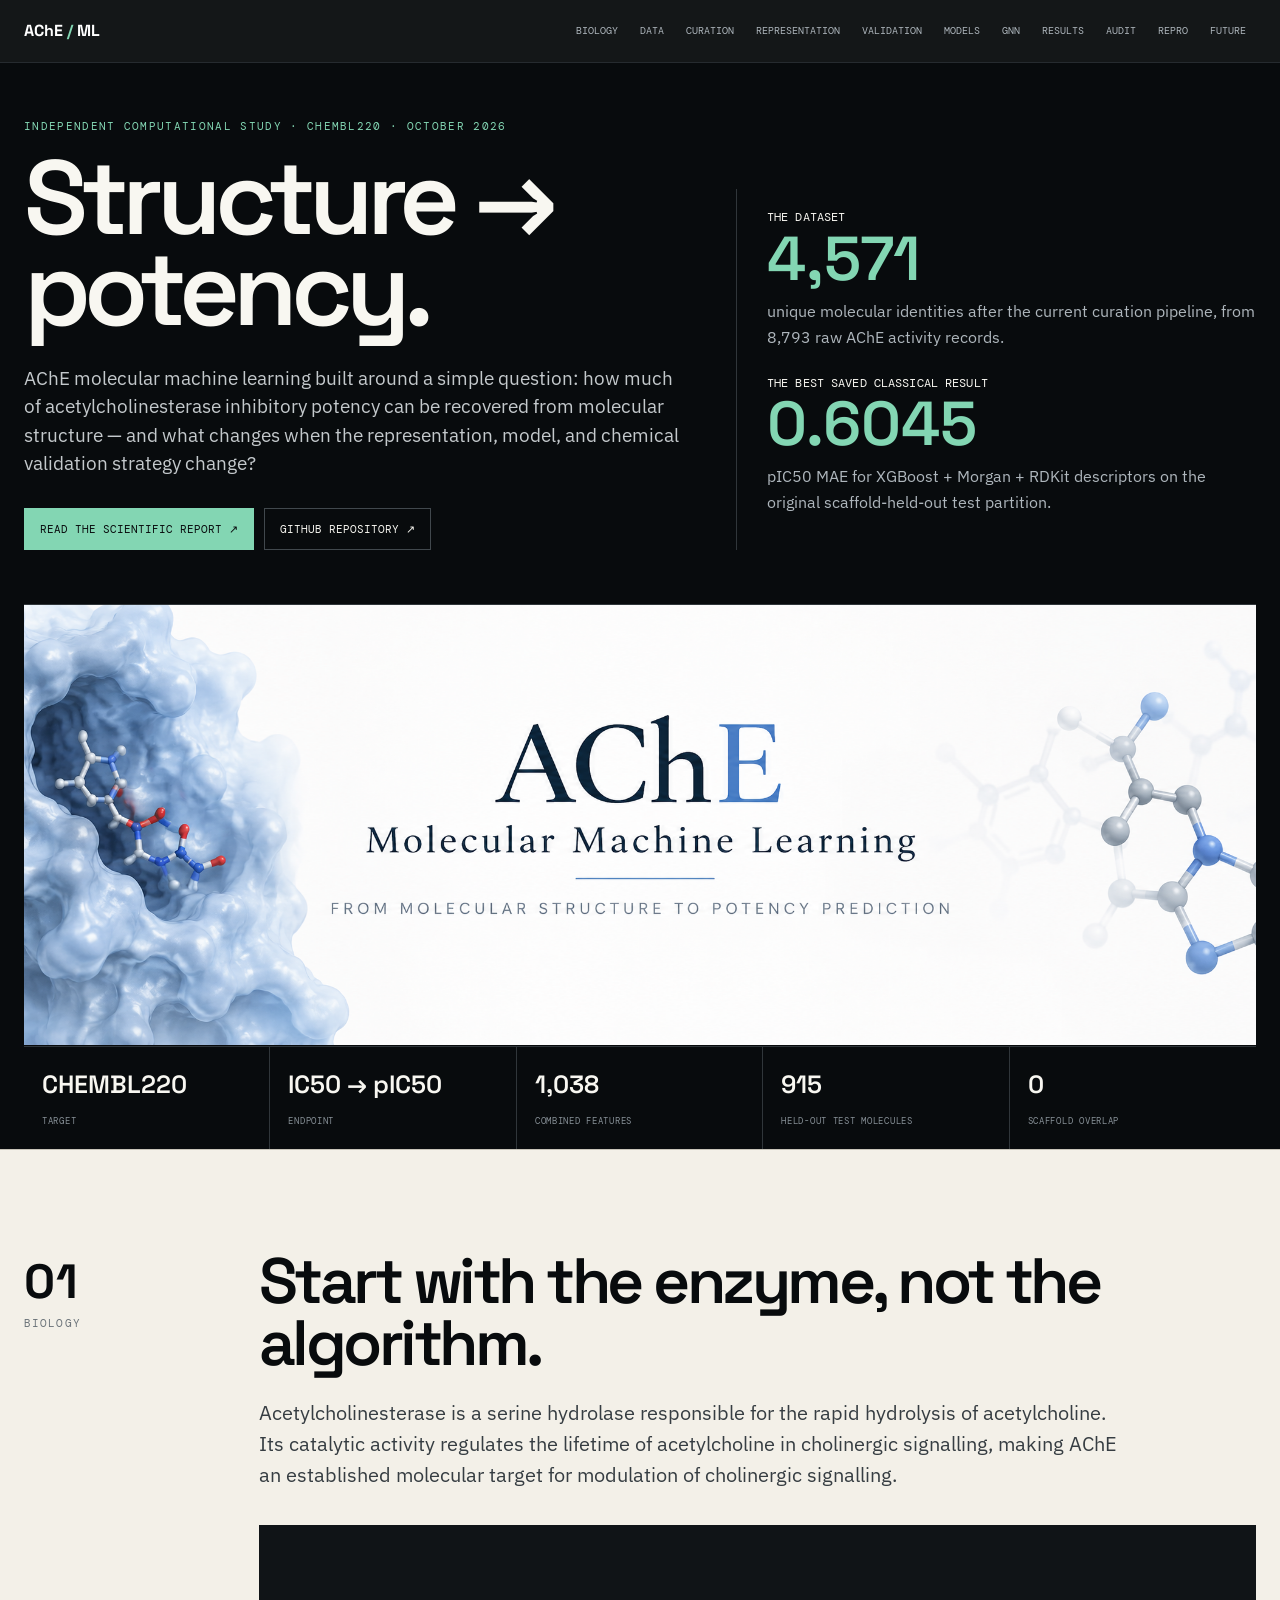
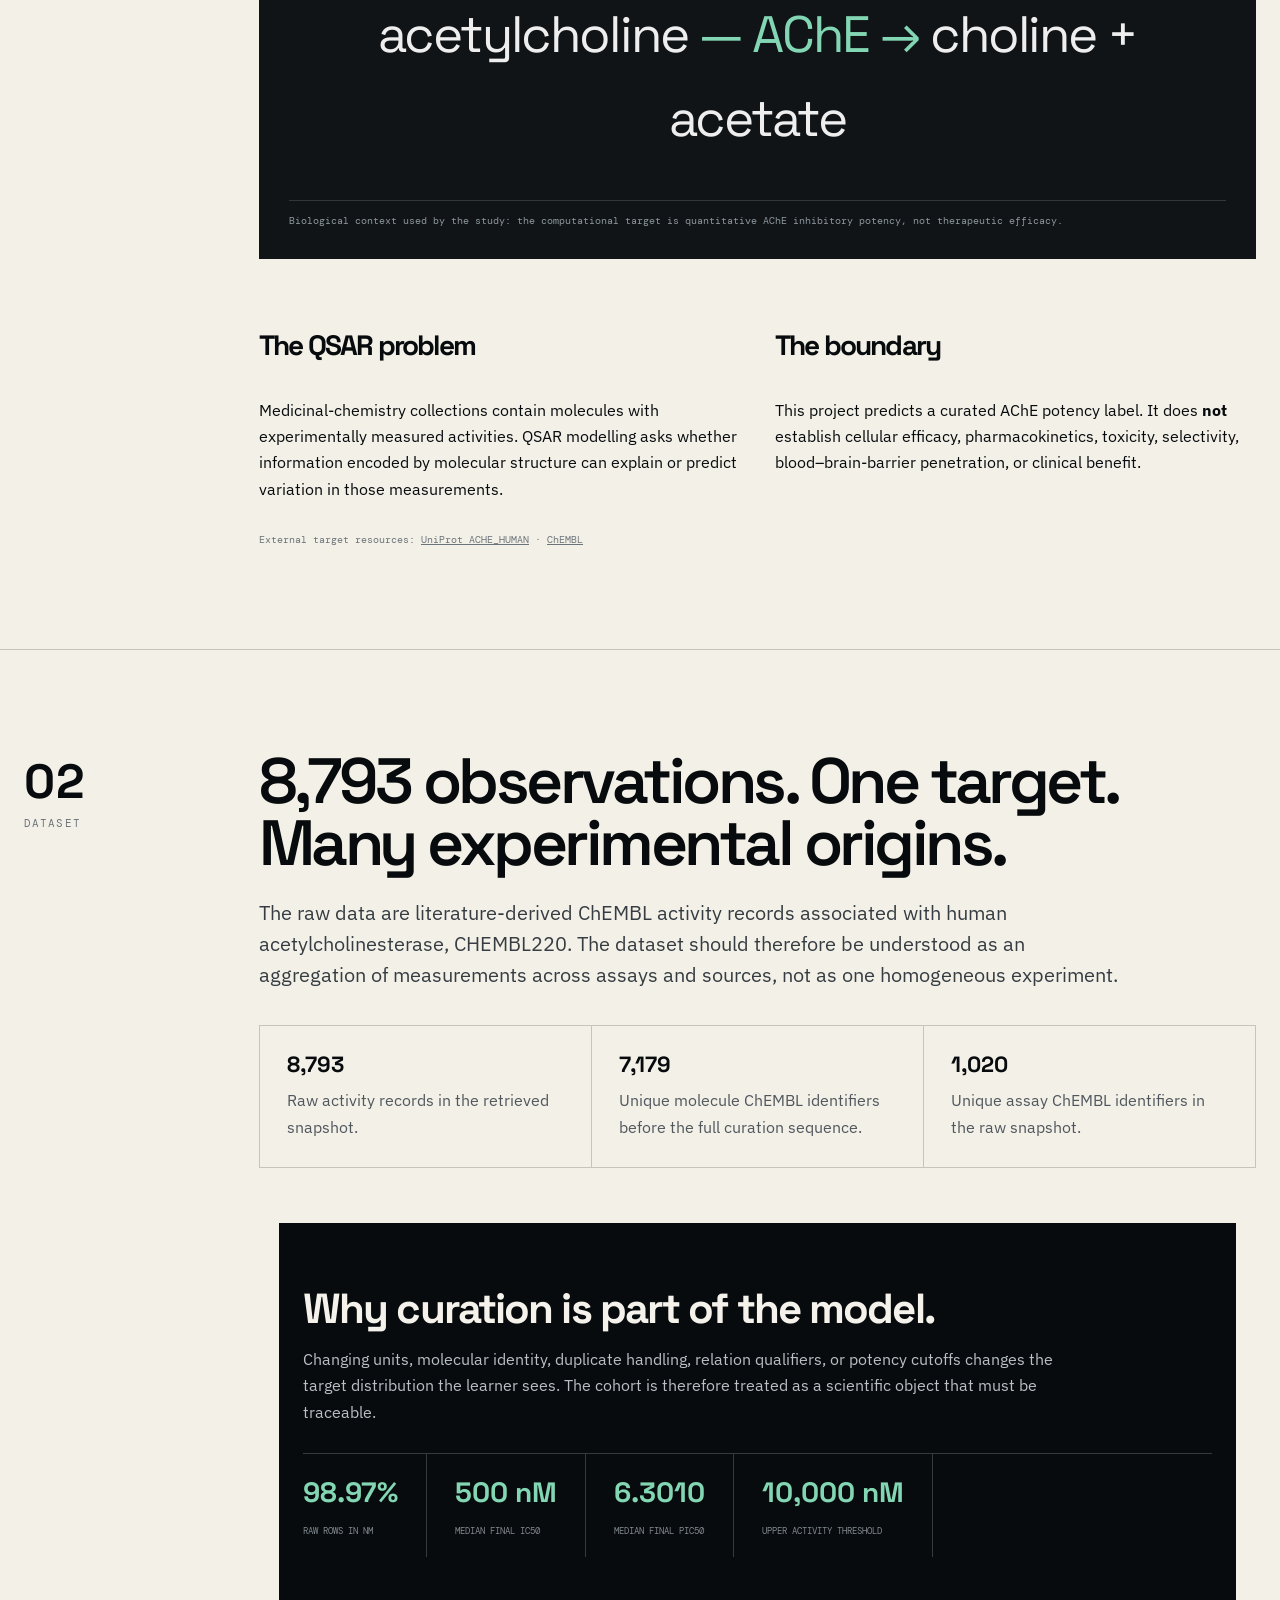
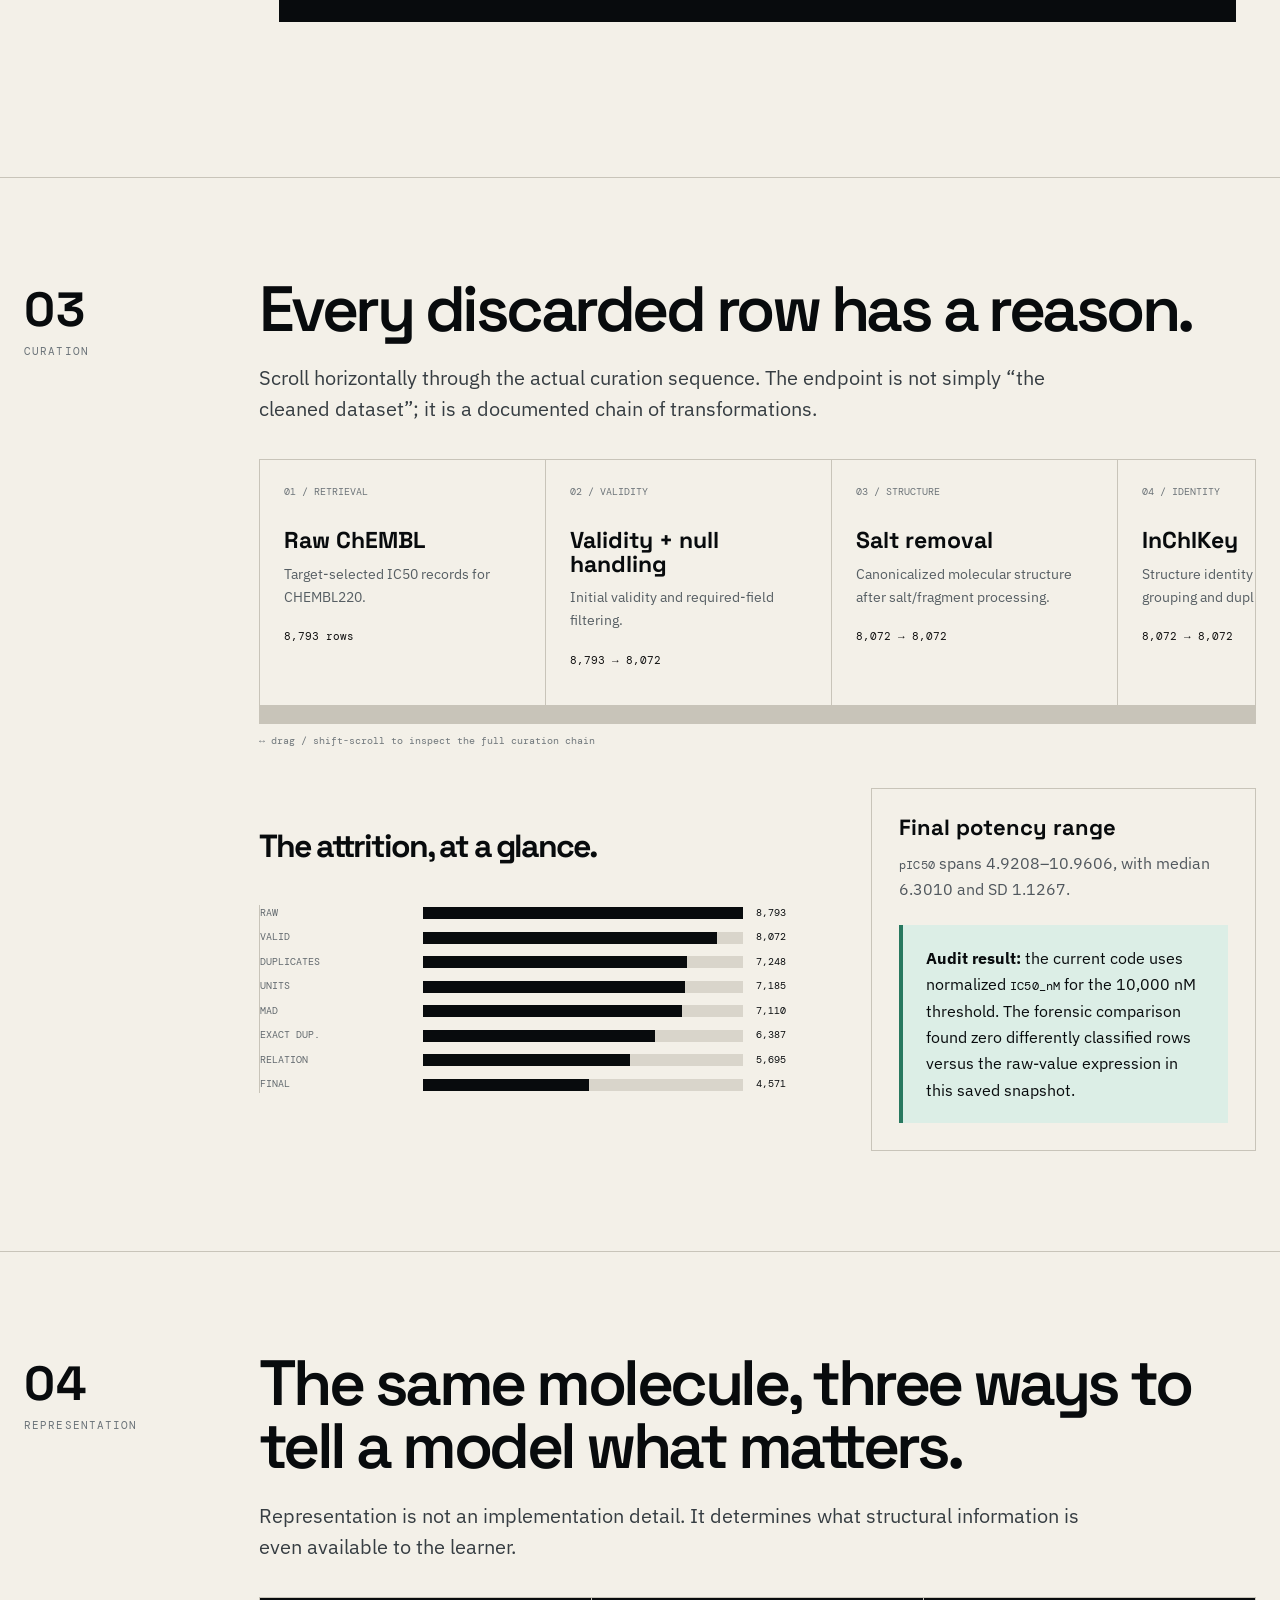
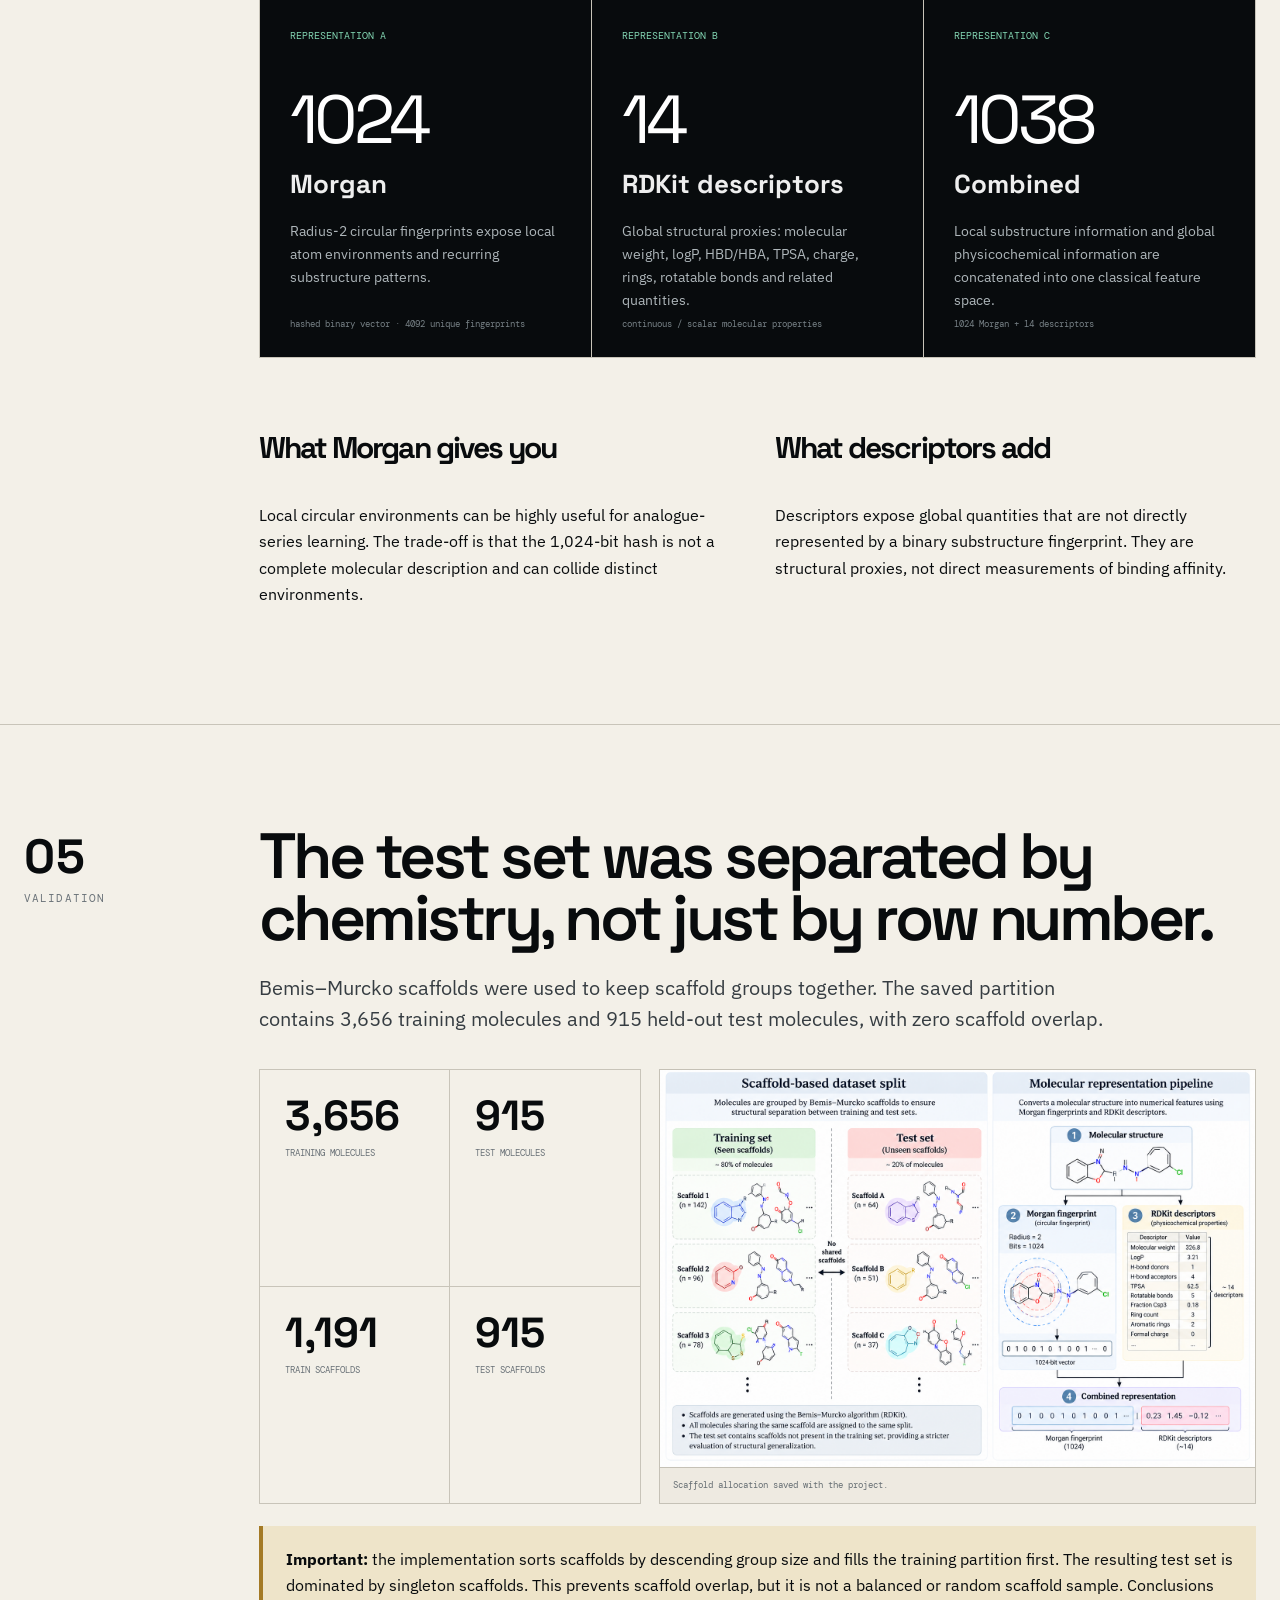
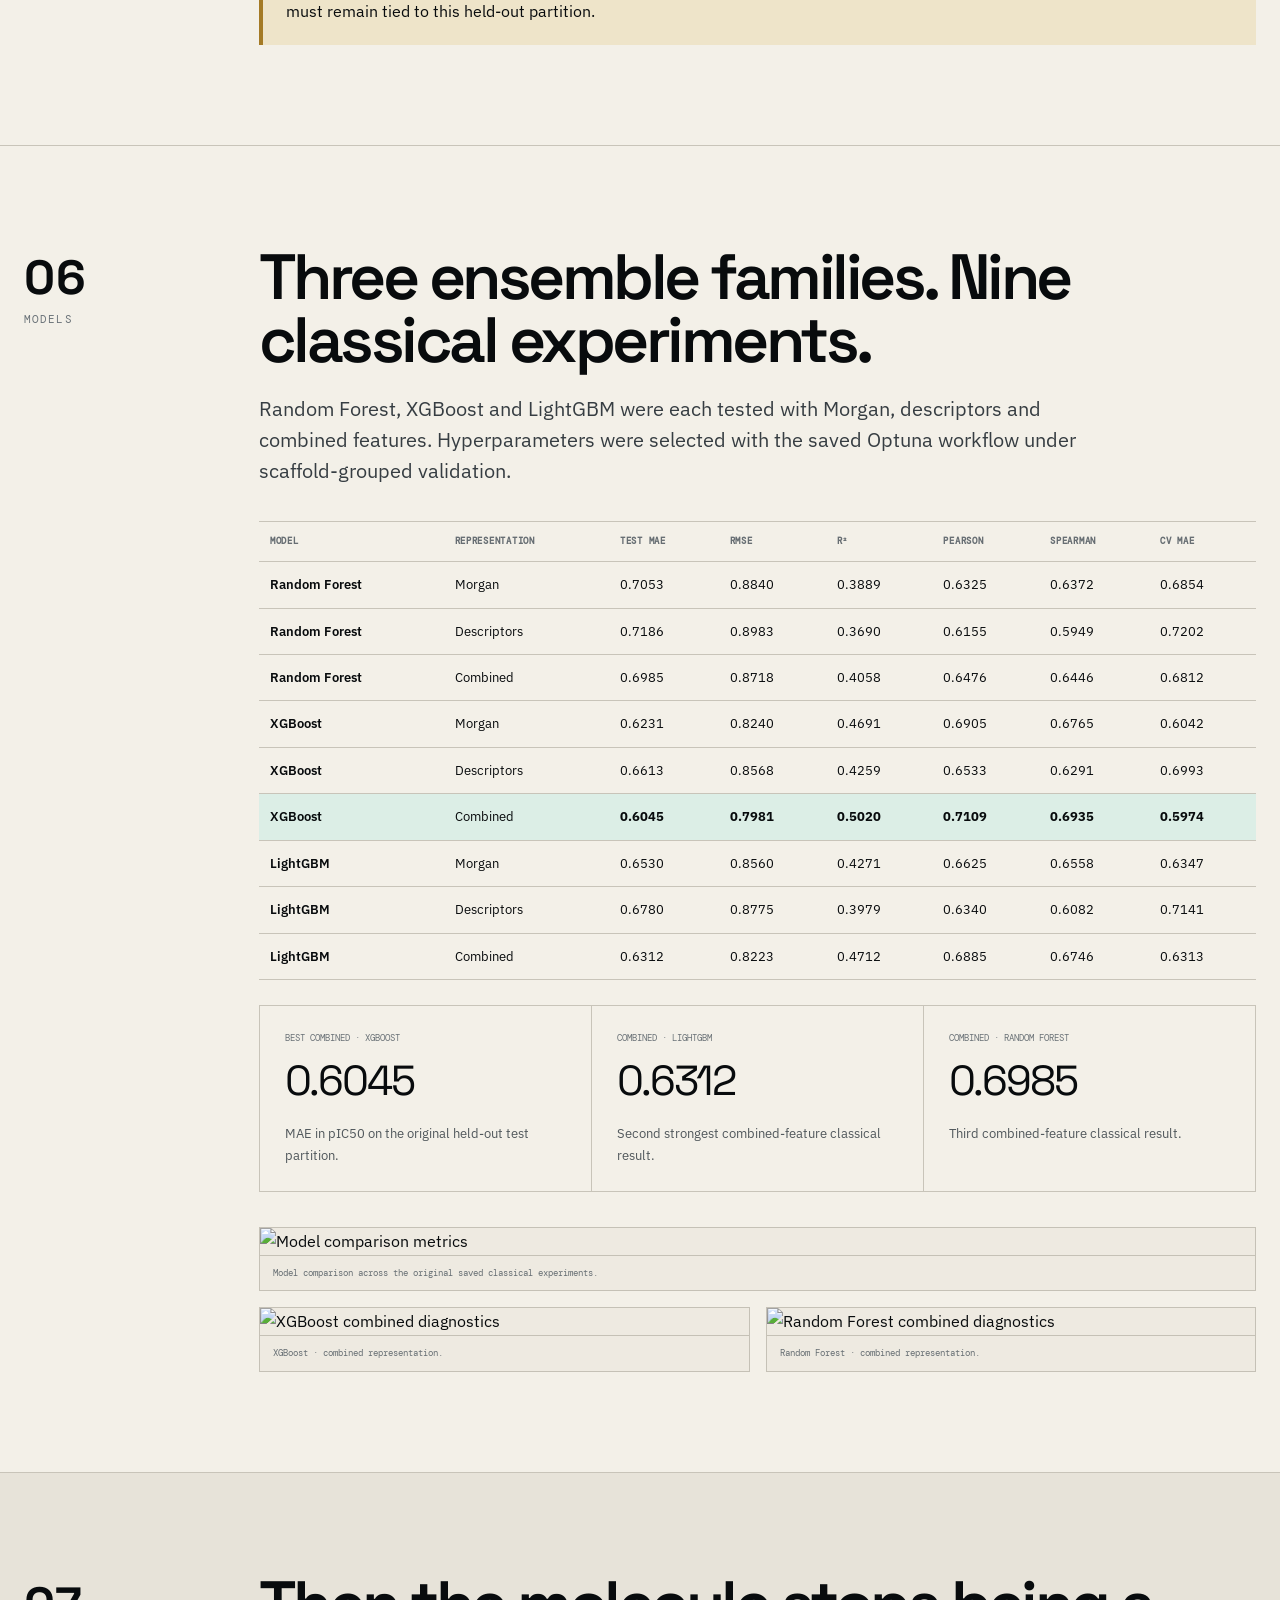
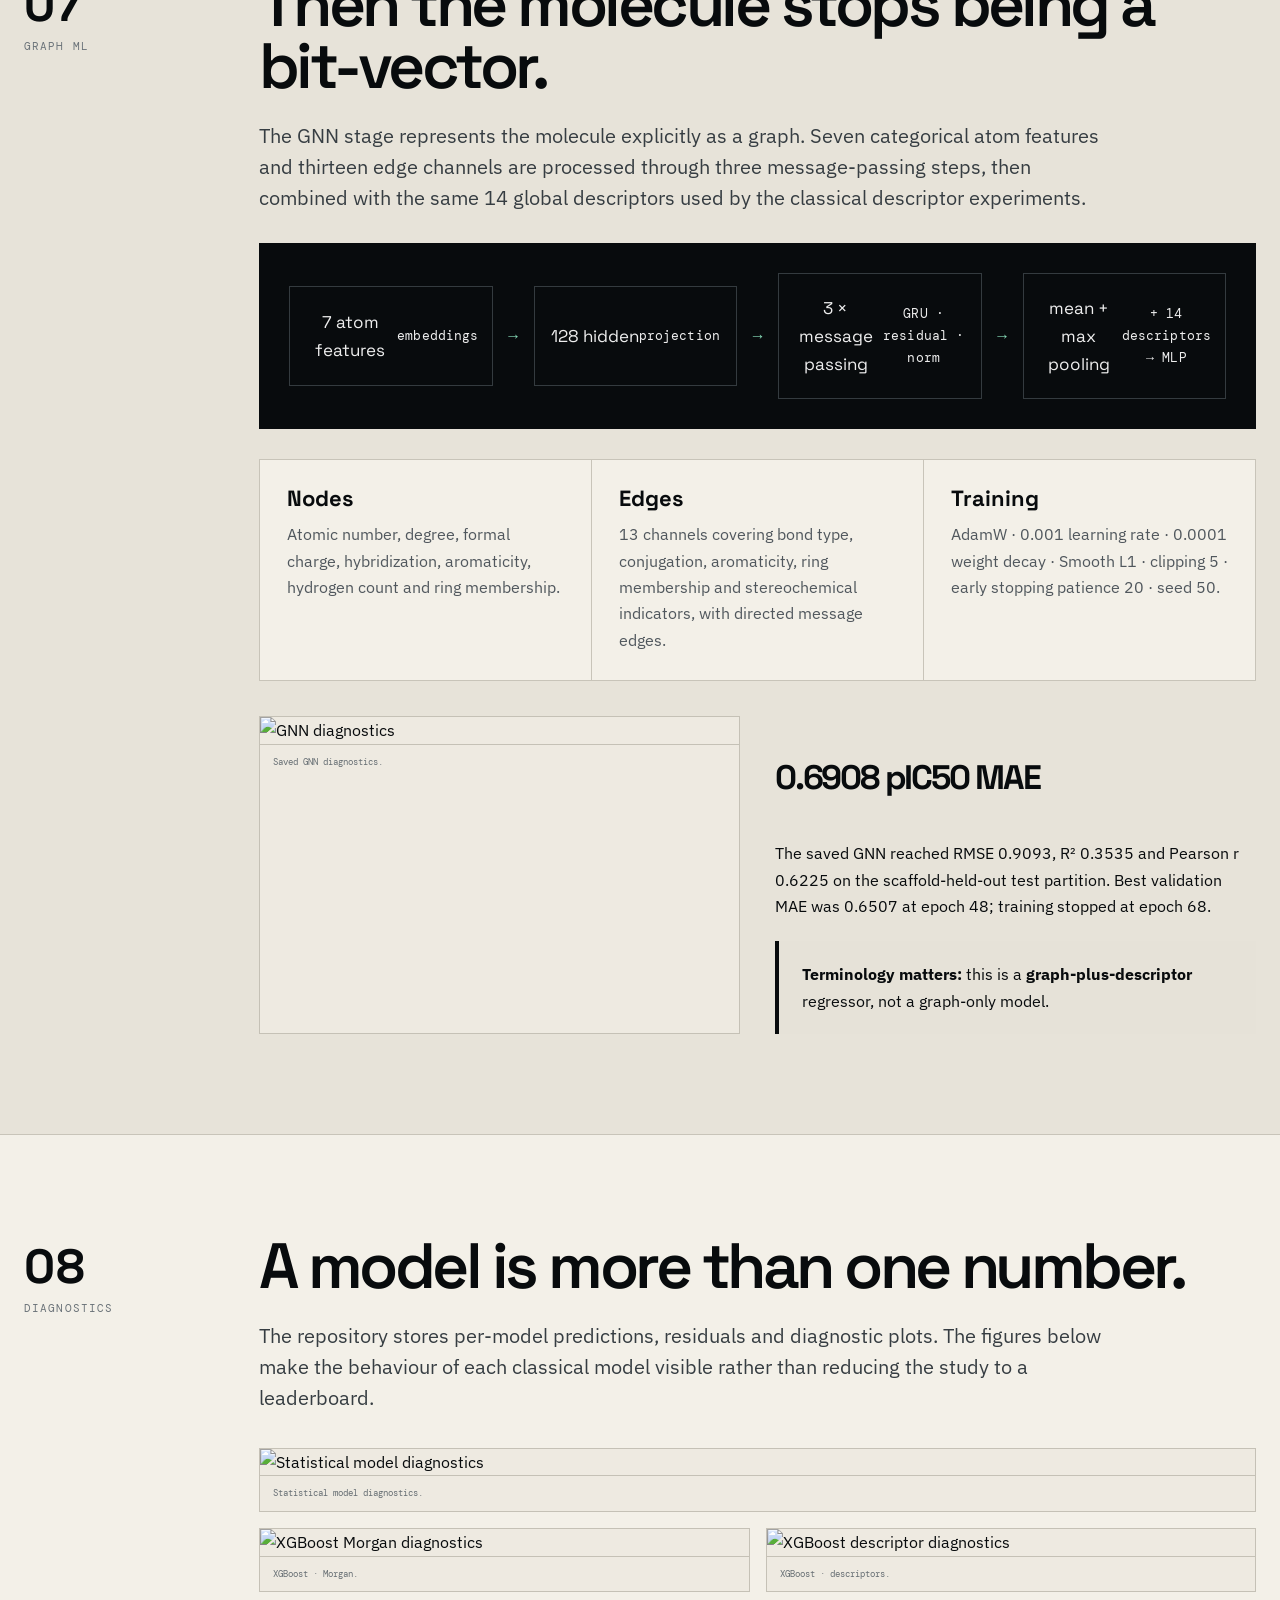
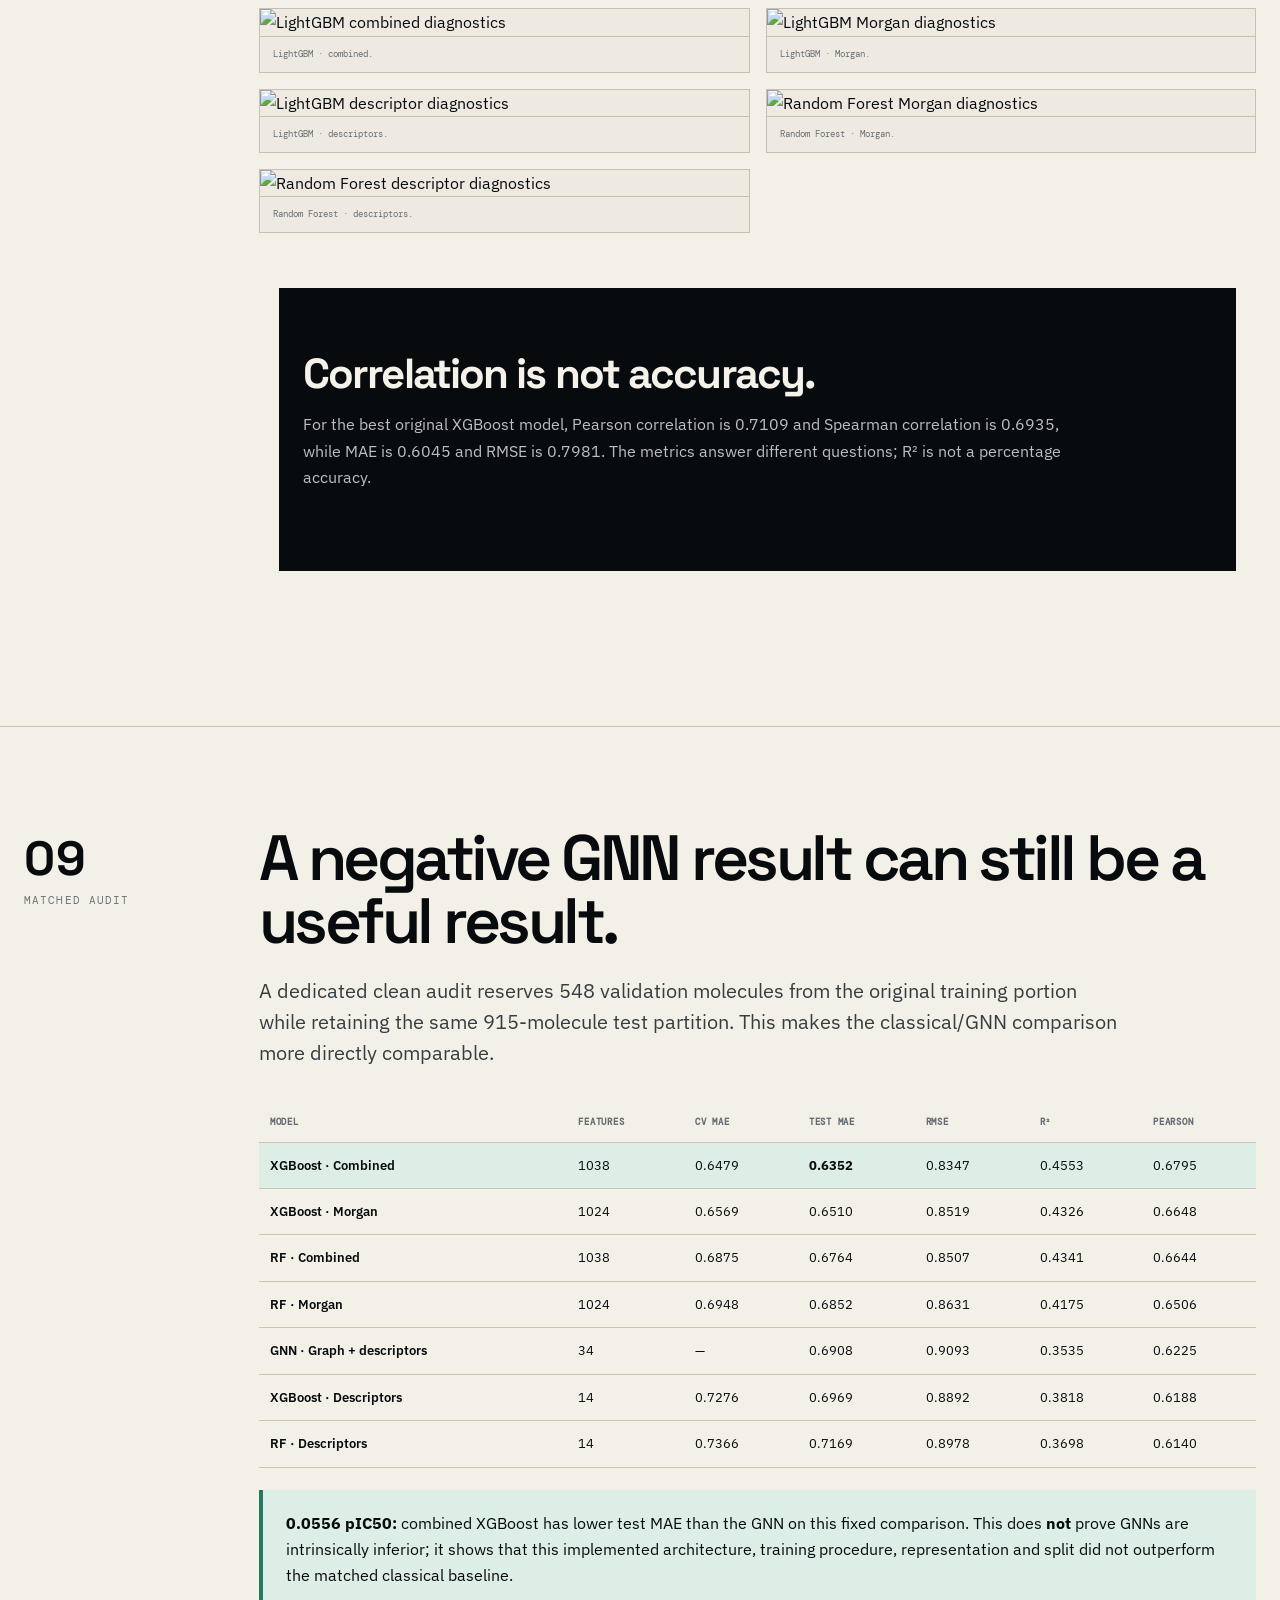
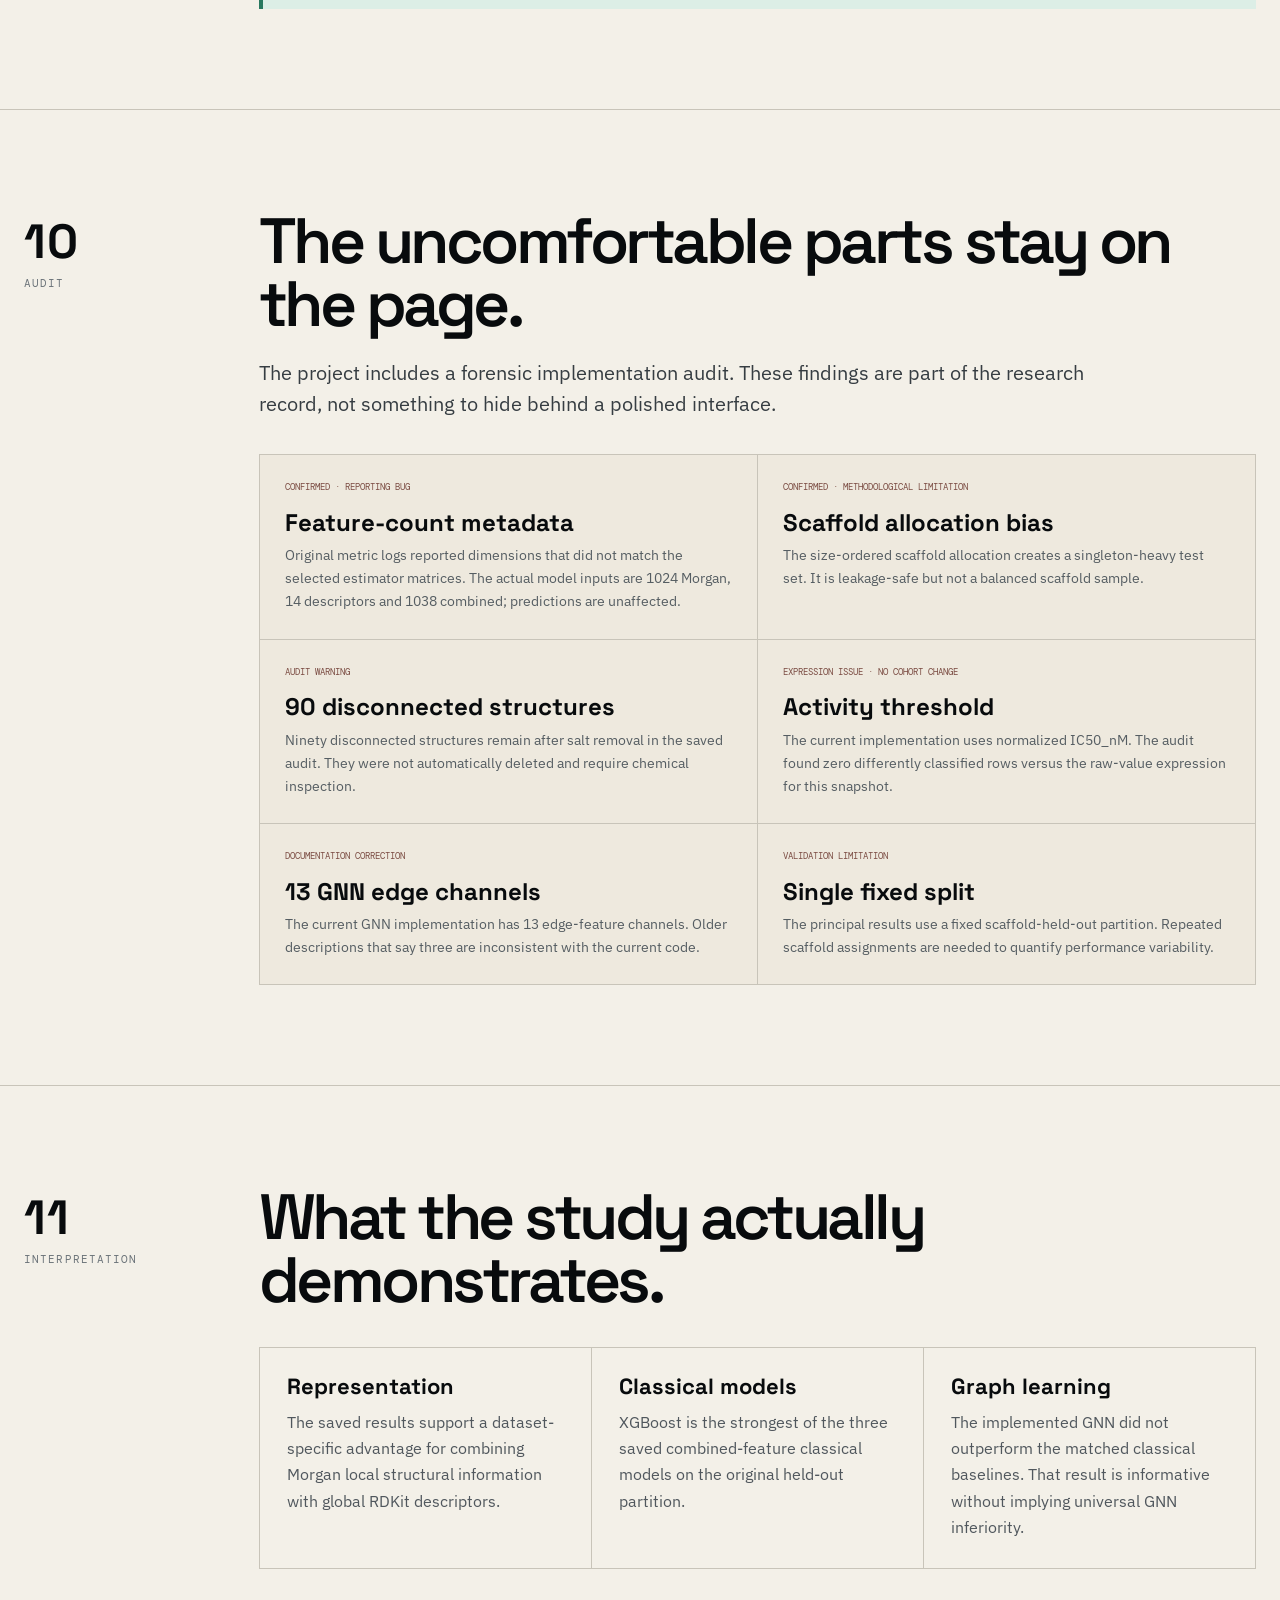
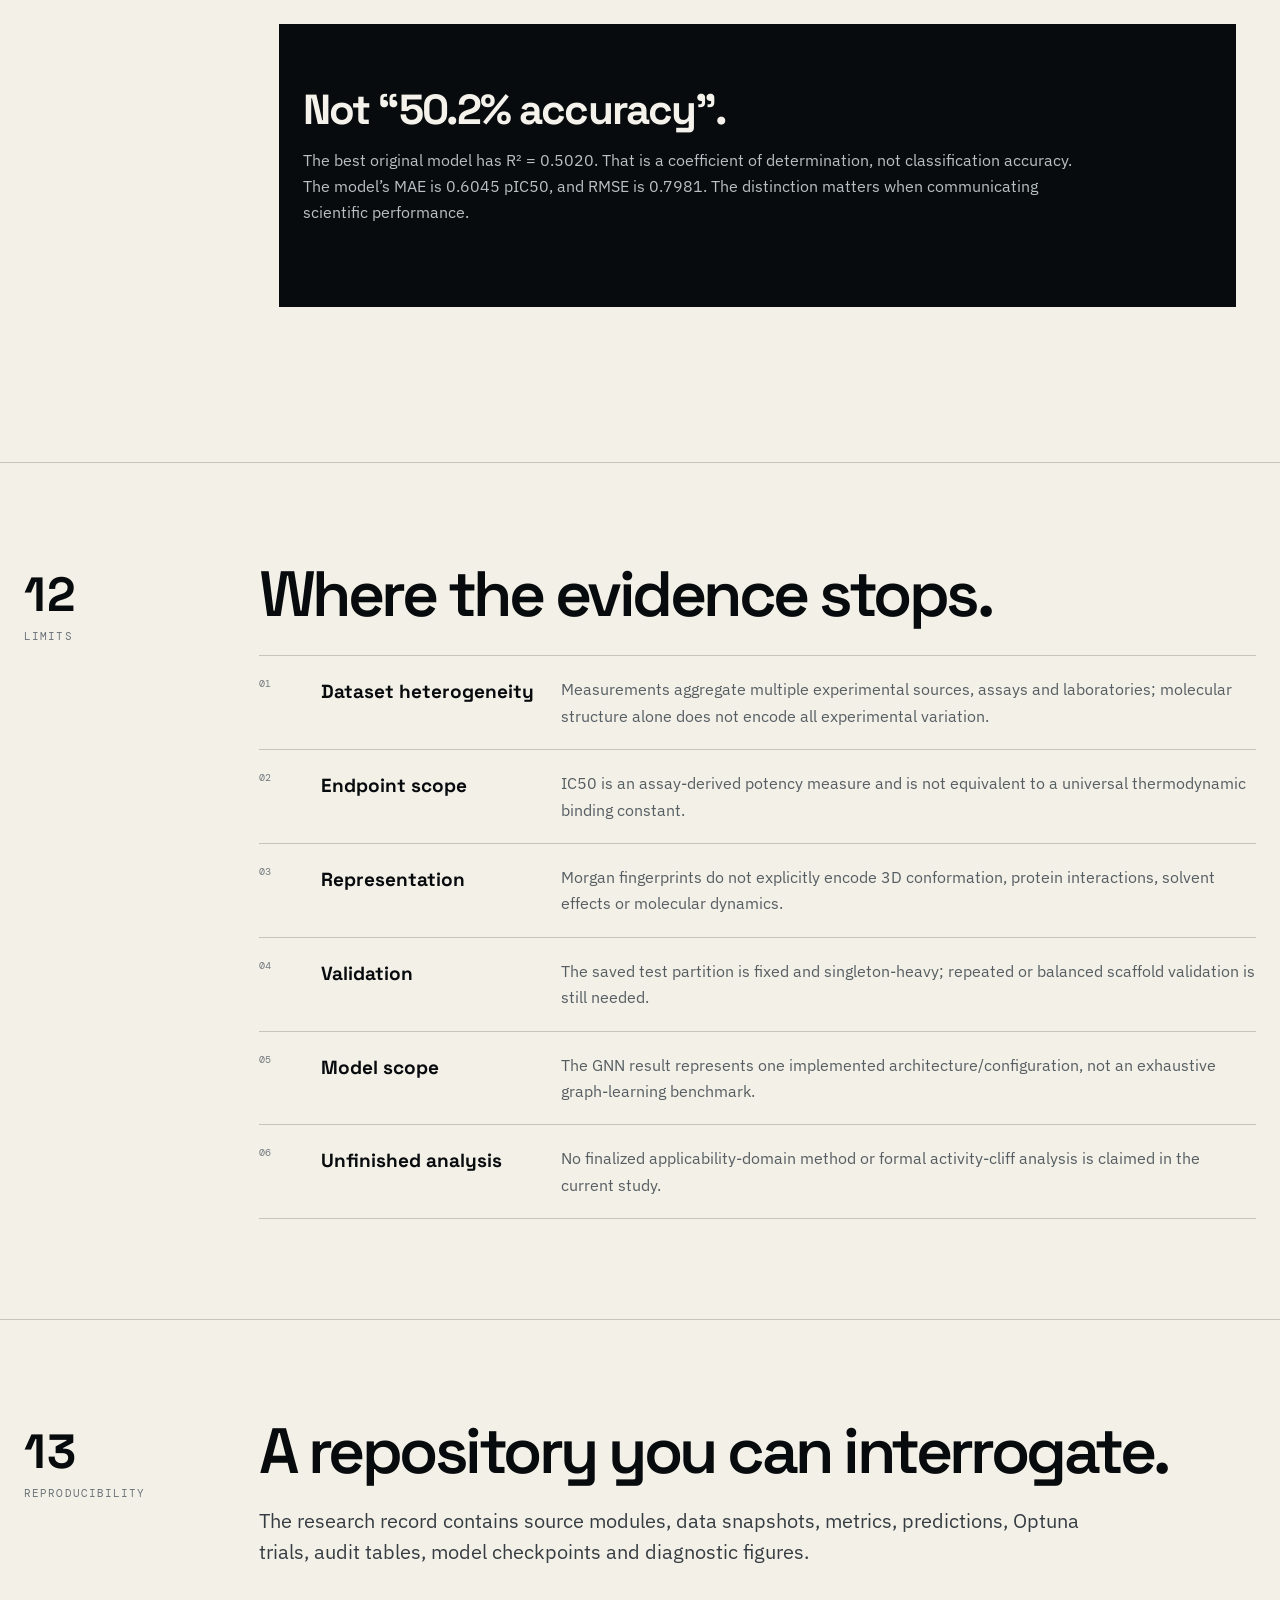
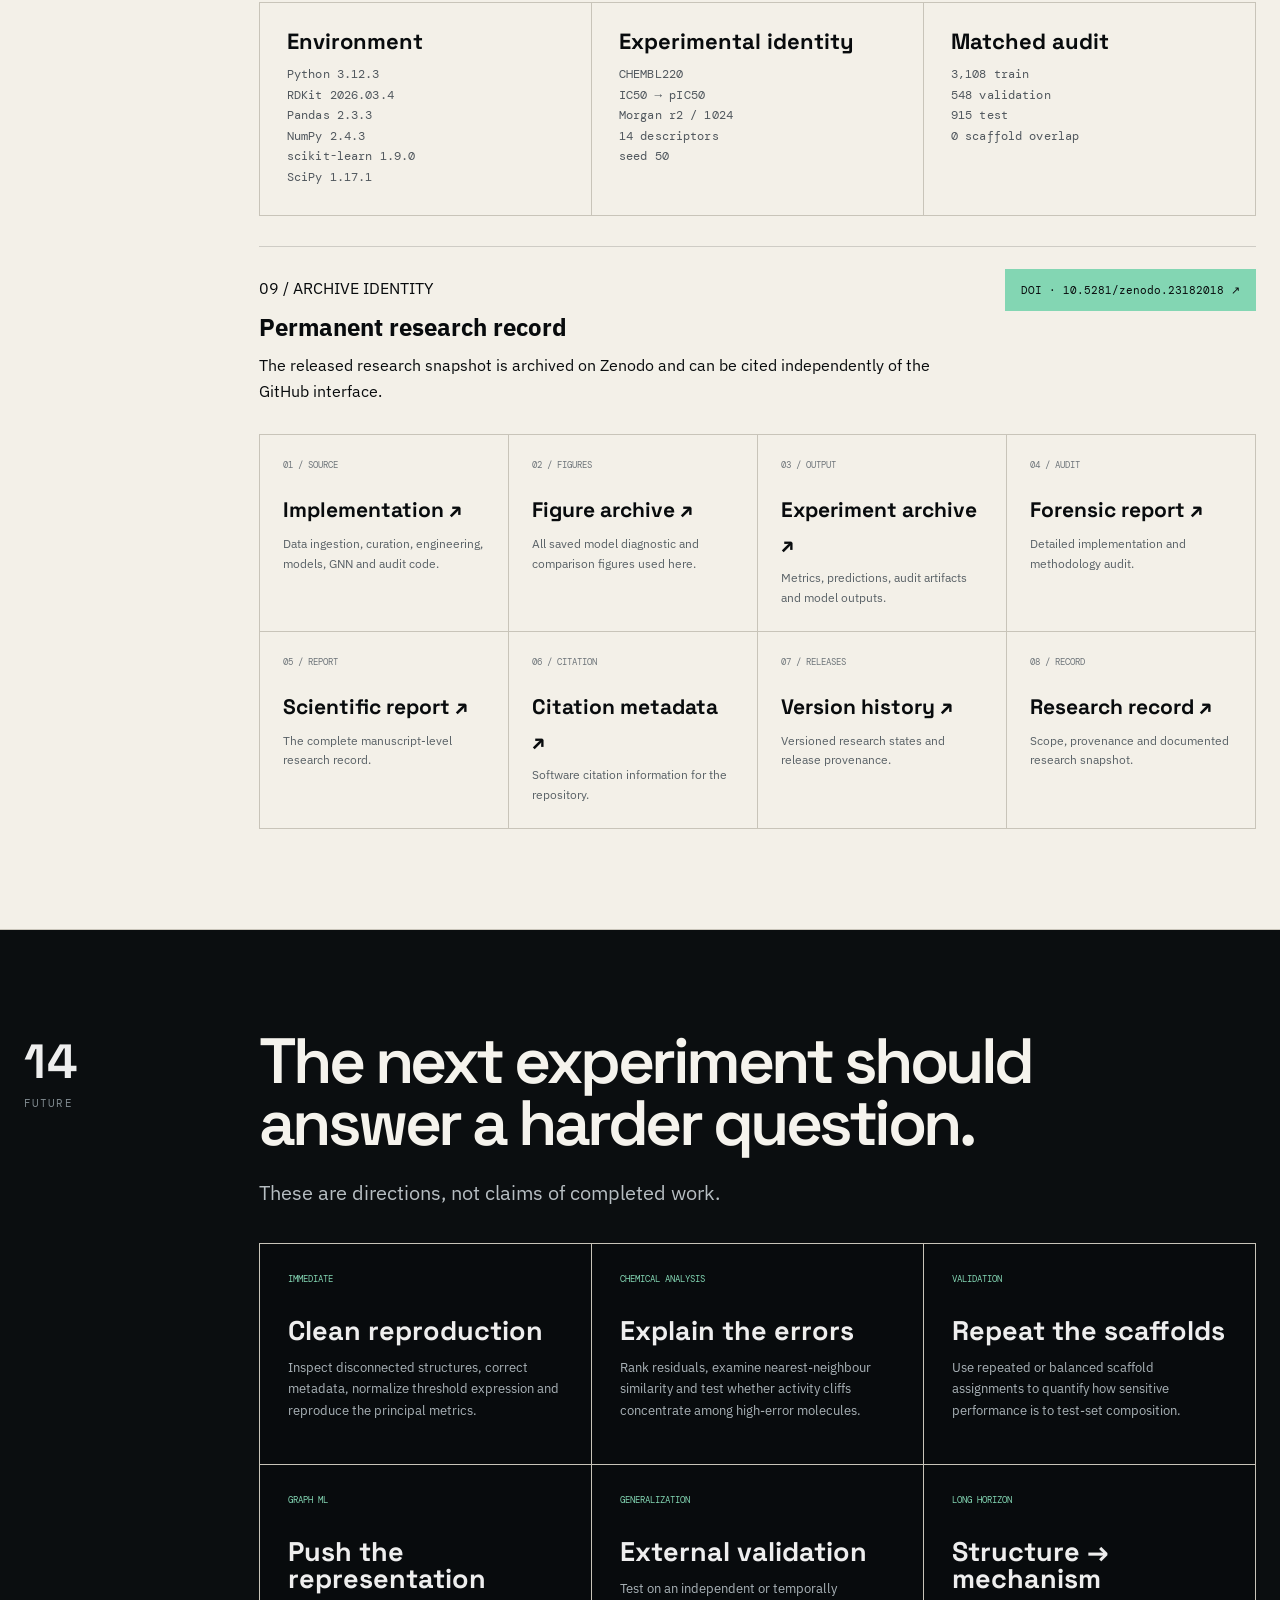
==== docs/index.html @ b56909ea "README.md and PAGES" ====
<!doctype html>
<html lang="en">
<head>
<meta charset="utf-8">
<meta name="viewport" content="width=device-width, initial-scale=1">
<title>AChE Molecular Machine Learning — Structure → Potency</title>
<meta name="description" content="An evidence-grounded computational study of acetylcholinesterase inhibitory potency prediction from molecular structure.">
<link rel="preconnect" href="https://fonts.googleapis.com">
<link rel="preconnect" href="https://fonts.gstatic.com" crossorigin>
<link href="https://fonts.googleapis.com/css2?family=DM+Mono:wght@400;500&family=IBM+Plex+Sans:wght@400;500;600;700&family=Space+Grotesk:wght@400;500;600;700&display=swap" rel="stylesheet">
<style>
:root{
 --ink:#080b0d; --paper:#f3f0e8; --paper2:#e9e5db; --white:#faf9f4;
 --muted:#697077; --rule:#c8c4b9; --green:#83d6b3; --green2:#b6edd8;
 --blue:#9dbcf2; --red:#e49b8f; --yellow:#e4c77e;
 --serif:"Space Grotesk",sans-serif; --sans:"IBM Plex Sans",sans-serif; --mono:"DM Mono",monospace;
 --max:1320px;
}
*{box-sizing:border-box}
html{scroll-behavior:smooth;background:var(--ink)}
body{margin:0;background:var(--paper);color:var(--ink);font-family:var(--sans);font-size:16px;line-height:1.65}
a{color:inherit}
::selection{background:var(--green);color:var(--ink)}
img{max-width:100%;display:block}
.wrap{width:min(var(--max),calc(100% - 48px));margin:auto}
.mono{font-family:var(--mono);font-size:.78em;letter-spacing:.01em}
.display{font-family:var(--serif);letter-spacing:-.065em}
.topbar{position:sticky;top:0;z-index:100;background:rgba(8,11,13,.95);color:#fff;border-bottom:1px solid #262b2f}
.topbar .inner{height:62px;display:flex;align-items:center;justify-content:space-between;gap:25px}
.logo{font-family:var(--serif);font-weight:700;font-size:16px;text-decoration:none}
.logo em{font-style:normal;color:var(--green)}
.nav{display:flex;gap:2px;overflow:auto;white-space:nowrap}
.nav a{font-family:var(--mono);font-size:10px;color:#aeb6bc;text-decoration:none;padding:8px 10px}
.nav a:hover{color:#fff}
.hero{background:var(--ink);color:#f8f7f1;padding:54px 0 0;overflow:hidden}
.hero-grid{display:grid;grid-template-columns:minmax(0,1.12fr) minmax(350px,.88fr);gap:50px;align-items:end}
.eyebrow{font-family:var(--mono);font-size:11px;text-transform:uppercase;letter-spacing:.12em;color:var(--green);margin-bottom:18px}
.hero h1{font-family:var(--serif);font-size:clamp(58px,8.2vw,124px);line-height:.87;margin:0 0 28px;max-width:920px;font-weight:600}
.hero .dek{font-size:19px;line-height:1.5;color:#c4c9cc;max-width:720px}
.hero-side{border-left:1px solid #30363a;padding:18px 0 12px 30px}
.hero-side .big{font-family:var(--serif);font-size:62px;line-height:1;font-weight:600;color:var(--green)}
.hero-side p{color:#aeb6bc;margin:8px 0 22px}
.ctas{display:flex;flex-wrap:wrap;gap:10px;margin-top:30px}
.cta{display:inline-flex;align-items:center;gap:8px;padding:11px 15px;border:1px solid #41484d;text-decoration:none;font-family:var(--mono);font-size:11px}
.cta.primary{background:var(--green);border-color:var(--green);color:var(--ink)}
.hero-art{margin-top:54px;border-top:1px solid #30363a}
.hero-art img{width:100%;height:440px;object-fit:cover;object-position:center}
.ticker{display:grid;grid-template-columns:repeat(5,1fr);border-top:1px solid #30363a;margin-top:1px}
.tick{padding:17px 18px;border-right:1px solid #30363a}
.tick:last-child{border-right:0}
.tick strong{font-family:var(--serif);font-size:25px;font-weight:600;display:block}
.tick span{font-family:var(--mono);font-size:9px;text-transform:uppercase;color:#879097;letter-spacing:.08em}
section{border-bottom:1px solid var(--rule);padding:100px 0}
.chapter{display:grid;grid-template-columns:190px minmax(0,1fr);gap:45px}
.chno{font-family:var(--mono);font-size:11px;color:#6b7379;text-transform:uppercase;letter-spacing:.1em;padding-top:8px}
.chno strong{display:block;font-family:var(--serif);font-size:48px;line-height:1;color:var(--ink);margin-bottom:8px}
.chbody{min-width:0}
.chbody h2{font-family:var(--serif);font-weight:600;font-size:clamp(36px,5vw,67px);line-height:.98;letter-spacing:-.055em;margin:0 0 22px;max-width:980px}
.chbody .intro{font-size:20px;line-height:1.55;max-width:860px;color:#363d42}
.ruleline{height:1px;background:var(--rule);margin:35px 0}
.lede{font-size:20px;max-width:850px}
.two{display:grid;grid-template-columns:1fr 1fr;gap:35px}
.three{display:grid;grid-template-columns:repeat(3,1fr);gap:1px;background:var(--rule);border:1px solid var(--rule)}
.cell{background:var(--paper);padding:27px}
.cell h3{font-family:var(--serif);font-size:22px;line-height:1.05;margin:0 0 11px}
.cell p{margin:0;color:#50575d}
.darkband{background:var(--ink);color:#f4f2eb;margin:55px calc((1320px - 100vw)/2);padding:65px max(24px,calc((100vw - 1320px)/2))}
.darkband .inner{width:min(1320px,100%);margin:auto}
.darkband h3{font-family:var(--serif);font-size:42px;line-height:1;margin:0 0 16px;letter-spacing:-.045em}
.darkband p{color:#b9c0c5;max-width:780px}
.factline{display:flex;flex-wrap:wrap;gap:0;margin-top:28px;border-top:1px solid #343b3f}
.fact{padding:15px 28px 15px 0;margin-right:28px;border-right:1px solid #343b3f}
.fact strong{font-family:var(--serif);font-size:28px;display:block;color:var(--green)}
.fact span{font-family:var(--mono);font-size:9px;color:#7f898f;text-transform:uppercase}
.bio-figure{background:#101417;color:#eee;padding:30px;margin-top:35px}
.bio-figure .equation{font-family:var(--serif);font-size:clamp(28px,4vw,54px);letter-spacing:-.04em;text-align:center;padding:38px 10px}
.bio-figure .equation span{color:var(--green)}
.bio-caption{font-family:var(--mono);font-size:10px;color:#8d989e;border-top:1px solid #30363a;padding-top:12px}
.source{font-family:var(--mono);font-size:10px;color:#6b7379;margin-top:14px}
.source a{text-decoration:underline}
.timeline{display:flex;gap:1px;overflow-x:auto;scroll-snap-type:x mandatory;padding-bottom:18px;background:var(--rule);border:1px solid var(--rule)}
.titem{background:var(--paper);min-width:285px;max-width:285px;min-height:245px;padding:24px;scroll-snap-align:start;position:relative}
.titem .n{font-family:var(--mono);font-size:10px;color:#6d7479}
.titem h3{font-family:var(--serif);font-size:23px;line-height:1.03;margin:28px 0 10px}
.titem p{font-size:14px;color:#565e63;margin:0}
.titem .count{font-family:var(--mono);font-size:11px;color:#111;margin-top:18px}
.scrollhint{font-family:var(--mono);font-size:10px;color:#70777b;margin:9px 0 0}
.funnel{display:grid;grid-template-columns:1.2fr .8fr;gap:35px;align-items:start}
.funnel-bars{border-left:1px solid var(--rule)}
.frow{display:grid;grid-template-columns:150px 1fr 80px;align-items:center;gap:13px;margin:8px 0}
.frow label{font-family:var(--mono);font-size:10px;color:#636a6f}
.fbar{height:12px;background:#d9d5cb}
.fbar i{display:block;height:100%;background:var(--ink)}
.frow b{font-family:var(--mono);font-size:10px;font-weight:400}
.figure{border:1px solid #c5c1b6;background:#eeeae1}
.figure img{width:100%;height:auto}
.figcap{padding:10px 13px;border-top:1px solid #c5c1b6;font-family:var(--mono);font-size:9px;color:#666e73}
.gallery{display:grid;grid-template-columns:repeat(2,1fr);gap:16px}
.gallery .figure.large{grid-column:1/-1}
.representations{display:grid;grid-template-columns:1fr 1fr 1fr;gap:1px;background:var(--rule);border:1px solid var(--rule)}
.rep{background:var(--ink);color:#eee;padding:30px;min-height:330px;position:relative}
.rep .num{font-family:var(--mono);font-size:10px;color:var(--green)}
.rep .size{font-family:var(--serif);font-size:68px;line-height:.9;letter-spacing:-.06em;margin:45px 0 13px;color:#fff}
.rep h3{font-family:var(--serif);font-size:26px;margin:0 0 10px}
.rep p{font-size:14px;color:#aeb6ba}
.rep .micro{position:absolute;bottom:25px;left:30px;font-family:var(--mono);font-size:9px;color:#788287}
.split-visual{display:grid;grid-template-columns:.78fr 1.22fr;gap:18px;align-items:stretch}
.statstrip{display:grid;grid-template-columns:1fr 1fr;gap:1px;background:var(--rule);border:1px solid var(--rule)}
.stat{background:var(--paper);padding:25px}
.stat strong{font-family:var(--serif);font-size:42px;line-height:1;display:block}
.stat span{font-family:var(--mono);font-size:9px;text-transform:uppercase;color:#697177}
.callout{border-left:4px solid var(--ink);padding:20px 23px;background:#e6e2d8;margin-top:22px}
.callout.warn{border-color:#a47a25;background:#eee4c9}
.callout.green{border-color:#28785f;background:#dceee6}
table{width:100%;border-collapse:collapse;font-size:13px}
th,td{padding:12px 11px;border-bottom:1px solid var(--rule);text-align:left}
th{font-family:var(--mono);font-size:9px;text-transform:uppercase;letter-spacing:.08em;color:#676e73}
td:first-child{font-weight:600}
.best{background:#dceee6}
.score{font-family:var(--serif);font-size:42px;letter-spacing:-.05em}
.scoregrid{display:grid;grid-template-columns:repeat(3,1fr);gap:1px;background:var(--rule);border:1px solid var(--rule);margin-top:25px}
.scorecell{background:var(--paper);padding:25px}
.scorecell .label{font-family:var(--mono);font-size:9px;color:#6a7277;text-transform:uppercase}
.scorecell p{margin:8px 0 0;font-size:13px;color:#50575b}
.architecture{background:var(--ink);color:#eee;padding:30px;margin-top:30px}
.archrow{display:grid;grid-template-columns:1fr 25px 1fr 25px 1fr 25px 1fr;gap:8px;align-items:center}
.archnode{border:1px solid #343b3f;padding:20px 13px;text-align:center;min-height:100px;display:flex;align-items:center;justify-content:center;font-family:var(--serif);font-size:17px}
.archarrow{color:var(--green);font-family:var(--mono);text-align:center}
.auditgrid{display:grid;grid-template-columns:repeat(2,1fr);gap:1px;background:var(--rule);border:1px solid var(--rule)}
.audit{background:#eee9de;padding:25px}
.audit .status{font-family:var(--mono);font-size:9px;text-transform:uppercase;color:#7b4c43}
.audit h3{font-family:var(--serif);font-size:24px;line-height:1.05;margin:15px 0 9px}
.audit p{font-size:14px;color:#555d62;margin:0}
.limitlist{border-top:1px solid var(--rule)}
.limit{display:grid;grid-template-columns:42px 220px 1fr;gap:20px;padding:20px 0;border-bottom:1px solid var(--rule)}
.limit .num{font-family:var(--mono);font-size:10px;color:#737a7e}
.limit b{font-family:var(--serif);font-size:19px}
.limit span{color:#565e62}
.roadmap{display:grid;grid-template-columns:repeat(3,1fr);gap:1px;background:var(--rule);border:1px solid var(--rule)}
.road{background:var(--ink);color:#eee;padding:28px;min-height:220px}
.road .phase{font-family:var(--mono);font-size:9px;color:var(--green);text-transform:uppercase}
.road h3{font-family:var(--serif);font-size:27px;line-height:1;margin:30px 0 10px}
.road p{font-size:13px;color:#aab3b8}
.repo-grid{display:grid;grid-template-columns:repeat(4,1fr);gap:1px;background:var(--rule);border:1px solid var(--rule)}
.repo{background:var(--paper);padding:23px;text-decoration:none;min-height:150px}
.repo .rno{font-family:var(--mono);font-size:9px;color:#6e757a}
.repo h3{font-family:var(--serif);font-size:21px;margin:20px 0 6px}
.repo p{font-size:12px;color:#596166;margin:0}
footer{background:var(--ink);color:#9ca6ab;padding:50px 0}
footer .footergrid{display:grid;grid-template-columns:2fr 1fr 1fr;gap:35px}
footer h3{font-family:var(--serif);font-size:24px;color:#fff;margin:0 0 12px}
footer a{color:#bfc7cb;text-decoration:none}
footer p{font-size:12px}
@media(max-width:1000px){
 .hero-grid,.two,.funnel,.split-visual{grid-template-columns:1fr}
 .chapter{grid-template-columns:90px 1fr;gap:25px}
 .ticker{grid-template-columns:repeat(3,1fr)}
 .representations,.roadmap{grid-template-columns:1fr}
 .repo-grid{grid-template-columns:repeat(2,1fr)}
 .archrow{grid-template-columns:1fr}
 .archarrow{transform:rotate(90deg)}
 .darkband{margin-left:-24px;margin-right:-24px}
}
@media(max-width:700px){
 .wrap{width:min(var(--max),calc(100% - 28px))}
 .nav{display:none}
 .hero h1{font-size:56px}
 .hero-side{border-left:0;border-top:1px solid #30363a;padding:25px 0}
 .hero-art img{height:270px}
 .ticker{grid-template-columns:1fr 1fr}
 section{padding:70px 0}
 .chapter{grid-template-columns:1fr;gap:8px}
 .chno strong{font-size:34px;display:inline;margin-right:8px}
 .three,.gallery,.auditgrid,.scoregrid,.repo-grid{grid-template-columns:1fr}
 .limit{grid-template-columns:35px 1fr}
 .limit span{grid-column:2}
 .darkband{padding-left:24px;padding-right:24px}
 .frow{grid-template-columns:105px 1fr 60px}
 footer .footergrid{grid-template-columns:1fr}
}
</style>
</head>
<body>

<header class="topbar">
 <div class="wrap inner">
  <a class="logo" href="#top">AChE <em>/</em> ML</a>
  <nav class="nav">
   <a href="#biology">BIOLOGY</a><a href="#dataset">DATA</a><a href="#curation">CURATION</a>
   <a href="#representation">REPRESENTATION</a><a href="#validation">VALIDATION</a>
   <a href="#models">MODELS</a><a href="#gnn">GNN</a><a href="#results">RESULTS</a>
   <a href="#audit">AUDIT</a><a href="#repro">REPRO</a><a href="#future">FUTURE</a>
  </nav>
 </div>
</header>

<main id="top">

<section class="hero">
 <div class="wrap">
  <div class="hero-grid">
   <div>
    <div class="eyebrow">Independent computational study · CHEMBL220 · October 2026</div>
    <h1 class="display">Structure →<br>potency.</h1>
    <p class="dek">AChE molecular machine learning built around a simple question: how much of acetylcholinesterase inhibitory potency can be recovered from molecular structure — and what changes when the representation, model, and chemical validation strategy change?</p>
    <div class="ctas">
     <a class="cta primary" href="https://github.com/TheHashiramaSenju/AcHe-QSAR-modelling/blob/senju/REPORT.pdf" target="_blank">READ THE SCIENTIFIC REPORT ↗</a>
     <a class="cta" href="https://github.com/TheHashiramaSenju/AcHe-QSAR-modelling/tree/senju" target="_blank">GITHUB REPOSITORY ↗</a>
    </div>
   </div>
   <aside class="hero-side">
    <div class="mono">THE DATASET</div>
    <div class="big">4,571</div>
    <p>unique molecular identities after the current curation pipeline, from 8,793 raw AChE activity records.</p>
    <div class="mono">THE BEST SAVED CLASSICAL RESULT</div>
    <div class="big">0.6045</div>
    <p>pIC50 MAE for XGBoost + Morgan + RDKit descriptors on the original scaffold-held-out test partition.</p>
   </aside>
  </div>
  <div class="hero-art"><img src="../assets/archbannertop.png" alt="AChE project architecture"></div>
  <div class="ticker">
   <div class="tick"><strong>CHEMBL220</strong><span>target</span></div>
   <div class="tick"><strong>IC50 → pIC50</strong><span>endpoint</span></div>
   <div class="tick"><strong>1,038</strong><span>combined features</span></div>
   <div class="tick"><strong>915</strong><span>held-out test molecules</span></div>
   <div class="tick"><strong>0</strong><span>scaffold overlap</span></div>
  </div>
 </div>
</section>

<section id="biology">
 <div class="wrap chapter">
  <div class="chno"><strong>01</strong>Biology</div>
  <div class="chbody">
   <h2 class="display">Start with the enzyme, not the algorithm.</h2>
   <p class="intro">Acetylcholinesterase is a serine hydrolase responsible for the rapid hydrolysis of acetylcholine. Its catalytic activity regulates the lifetime of acetylcholine in cholinergic signalling, making AChE an established molecular target for modulation of cholinergic signalling.</p>
   <div class="bio-figure">
    <div class="equation">acetylcholine <span>— AChE →</span> choline + acetate</div>
    <div class="bio-caption">Biological context used by the study: the computational target is quantitative AChE inhibitory potency, not therapeutic efficacy.</div>
   </div>
   <div class="two" style="margin-top:35px">
    <div>
     <h3 class="display" style="font-size:28px">The QSAR problem</h3>
     <p>Medicinal-chemistry collections contain molecules with experimentally measured activities. QSAR modelling asks whether information encoded by molecular structure can explain or predict variation in those measurements.</p>
    </div>
    <div>
     <h3 class="display" style="font-size:28px">The boundary</h3>
     <p>This project predicts a curated AChE potency label. It does <b>not</b> establish cellular efficacy, pharmacokinetics, toxicity, selectivity, blood–brain-barrier penetration, or clinical benefit.</p>
    </div>
   </div>
   <div class="source">External target resources:
    <a href="https://www.uniprot.org/uniprotkb/P22303/entry" target="_blank">UniProt ACHE_HUMAN</a> ·
    <a href="https://www.ebi.ac.uk/chembl/" target="_blank">ChEMBL</a>
   </div>
  </div>
 </div>
</section>

<section id="dataset">
 <div class="wrap chapter">
  <div class="chno"><strong>02</strong>Dataset</div>
  <div class="chbody">
   <h2 class="display">8,793 observations. One target. Many experimental origins.</h2>
   <p class="intro">The raw data are literature-derived ChEMBL activity records associated with human acetylcholinesterase, CHEMBL220. The dataset should therefore be understood as an aggregation of measurements across assays and sources, not as one homogeneous experiment.</p>
   <div class="three" style="margin-top:35px">
    <div class="cell"><h3>8,793</h3><p>Raw activity records in the retrieved snapshot.</p></div>
    <div class="cell"><h3>7,179</h3><p>Unique molecule ChEMBL identifiers before the full curation sequence.</p></div>
    <div class="cell"><h3>1,020</h3><p>Unique assay ChEMBL identifiers in the raw snapshot.</p></div>
   </div>
   <div class="darkband">
    <div class="inner">
     <h3>Why curation is part of the model.</h3>
     <p>Changing units, molecular identity, duplicate handling, relation qualifiers, or potency cutoffs changes the target distribution the learner sees. The cohort is therefore treated as a scientific object that must be traceable.</p>
     <div class="factline">
      <div class="fact"><strong>98.97%</strong><span>raw rows in nM</span></div>
      <div class="fact"><strong>500 nM</strong><span>median final IC50</span></div>
      <div class="fact"><strong>6.3010</strong><span>median final pIC50</span></div>
      <div class="fact"><strong>10,000 nM</strong><span>upper activity threshold</span></div>
     </div>
    </div>
   </div>
  </div>
 </div>
</section>

<section id="curation">
 <div class="wrap chapter">
  <div class="chno"><strong>03</strong>Curation</div>
  <div class="chbody">
   <h2 class="display">Every discarded row has a reason.</h2>
   <p class="intro">Scroll horizontally through the actual curation sequence. The endpoint is not simply “the cleaned dataset”; it is a documented chain of transformations.</p>
   <div class="timeline" style="margin-top:35px">
    <article class="titem"><div class="n">01 / RETRIEVAL</div><h3>Raw ChEMBL</h3><p>Target-selected IC50 records for CHEMBL220.</p><div class="count">8,793 rows</div></article>
    <article class="titem"><div class="n">02 / VALIDITY</div><h3>Validity + null handling</h3><p>Initial validity and required-field filtering.</p><div class="count">8,793 → 8,072</div></article>
    <article class="titem"><div class="n">03 / STRUCTURE</div><h3>Salt removal</h3><p>Canonicalized molecular structure after salt/fragment processing.</p><div class="count">8,072 → 8,072</div></article>
    <article class="titem"><div class="n">04 / IDENTITY</div><h3>InChIKey</h3><p>Structure identity generated for grouping and duplicate handling.</p><div class="count">8,072 → 8,072</div></article>
    <article class="titem"><div class="n">05 / DUPLICATES</div><h3>Potential duplicates</h3><p>Potential duplicate records removed before unit processing.</p><div class="count">8,072 → 7,248</div></article>
    <article class="titem"><div class="n">06 / UNITS</div><h3>Unit support</h3><p>Unsupported activity units excluded.</p><div class="count">7,248 → 7,185</div></article>
    <article class="titem"><div class="n">07 / NORMALIZE</div><h3>IC50 normalization</h3><p>Supported values mapped to a common nM scale.</p><div class="count">7,185 → 7,185</div></article>
    <article class="titem"><div class="n">08 / TARGET</div><h3>pIC50</h3><p>IC50 values transformed to the logarithmic potency scale.</p><div class="count">7,185 → 7,185</div></article>
    <article class="titem"><div class="n">09 / REPLICATES</div><h3>MAD filter</h3><p>Within-group robust outlier handling for replicate measurements.</p><div class="count">7,185 → 7,110</div></article>
    <article class="titem"><div class="n">10 / EXACT DUPLICATES</div><h3>Exact duplicate removal</h3><p>Remaining exact duplicates removed.</p><div class="count">7,110 → 6,387</div></article>
    <article class="titem"><div class="n">11 / RELATION</div><h3>“=” only</h3><p>Non-equality relation qualifiers excluded from the quantitative regression cohort.</p><div class="count">6,387 → 5,695</div></article>
    <article class="titem"><div class="n">12 / CUTOFF</div><h3>Potency threshold</h3><p>Final cohort restricted to positive IC50 ≤ 10,000 nM.</p><div class="count"><b>5,695 → 4,571</b></div></article>
   </div>
   <div class="scrollhint">↔ drag / shift-scroll to inspect the full curation chain</div>
   <div class="funnel" style="margin-top:38px">
    <div>
     <h3 class="display" style="font-size:32px">The attrition, at a glance.</h3>
     <div class="funnel-bars">
      <div class="frow"><label>RAW</label><div class="fbar"><i style="width:100%"></i></div><b>8,793</b></div>
      <div class="frow"><label>VALID</label><div class="fbar"><i style="width:91.8%"></i></div><b>8,072</b></div>
      <div class="frow"><label>DUPLICATES</label><div class="fbar"><i style="width:82.4%"></i></div><b>7,248</b></div>
      <div class="frow"><label>UNITS</label><div class="fbar"><i style="width:81.7%"></i></div><b>7,185</b></div>
      <div class="frow"><label>MAD</label><div class="fbar"><i style="width:80.9%"></i></div><b>7,110</b></div>
      <div class="frow"><label>EXACT DUP.</label><div class="fbar"><i style="width:72.6%"></i></div><b>6,387</b></div>
      <div class="frow"><label>RELATION</label><div class="fbar"><i style="width:64.8%"></i></div><b>5,695</b></div>
      <div class="frow"><label>FINAL</label><div class="fbar"><i style="width:52%"></i></div><b>4,571</b></div>
     </div>
    </div>
    <div class="cell" style="border:1px solid var(--rule)">
     <h3>Final potency range</h3>
     <p><span class="mono">pIC50</span> spans 4.9208–10.9606, with median 6.3010 and SD 1.1267.</p>
     <div class="callout green"><b>Audit result:</b> the current code uses normalized <span class="mono">IC50_nM</span> for the 10,000 nM threshold. The forensic comparison found zero differently classified rows versus the raw-value expression in this saved snapshot.</div>
    </div>
   </div>
  </div>
 </div>
</section>

<section id="representation">
 <div class="wrap chapter">
  <div class="chno"><strong>04</strong>Representation</div>
  <div class="chbody">
   <h2 class="display">The same molecule, three ways to tell a model what matters.</h2>
   <p class="intro">Representation is not an implementation detail. It determines what structural information is even available to the learner.</p>
   <div class="representations" style="margin-top:35px">
    <div class="rep"><div class="num">REPRESENTATION A</div><div class="size">1024</div><h3>Morgan</h3><p>Radius-2 circular fingerprints expose local atom environments and recurring substructure patterns.</p><div class="micro">hashed binary vector · 4092 unique fingerprints</div></div>
    <div class="rep"><div class="num">REPRESENTATION B</div><div class="size">14</div><h3>RDKit descriptors</h3><p>Global structural proxies: molecular weight, logP, HBD/HBA, TPSA, charge, rings, rotatable bonds and related quantities.</p><div class="micro">continuous / scalar molecular properties</div></div>
    <div class="rep"><div class="num">REPRESENTATION C</div><div class="size">1038</div><h3>Combined</h3><p>Local substructure information and global physicochemical information are concatenated into one classical feature space.</p><div class="micro">1024 Morgan + 14 descriptors</div></div>
   </div>
   <div class="two" style="margin-top:35px">
    <div><h3 class="display" style="font-size:30px">What Morgan gives you</h3><p>Local circular environments can be highly useful for analogue-series learning. The trade-off is that the 1,024-bit hash is not a complete molecular description and can collide distinct environments.</p></div>
    <div><h3 class="display" style="font-size:30px">What descriptors add</h3><p>Descriptors expose global quantities that are not directly represented by a binary substructure fingerprint. They are structural proxies, not direct measurements of binding affinity.</p></div>
   </div>
  </div>
 </div>
</section>

<section id="validation">
 <div class="wrap chapter">
  <div class="chno"><strong>05</strong>Validation</div>
  <div class="chbody">
   <h2 class="display">The test set was separated by chemistry, not just by row number.</h2>
   <p class="intro">Bemis–Murcko scaffolds were used to keep scaffold groups together. The saved partition contains 3,656 training molecules and 915 held-out test molecules, with zero scaffold overlap.</p>
   <div class="split-visual" style="margin-top:35px">
    <div class="statstrip">
     <div class="stat"><strong>3,656</strong><span>training molecules</span></div>
     <div class="stat"><strong>915</strong><span>test molecules</span></div>
     <div class="stat"><strong>1,191</strong><span>train scaffolds</span></div>
     <div class="stat"><strong>915</strong><span>test scaffolds</span></div>
    </div>
    <div class="figure"><img src="../assets/splits.png" alt="Scaffold train-test split"><div class="figcap">Scaffold allocation saved with the project.</div></div>
   </div>
   <div class="callout warn"><b>Important:</b> the implementation sorts scaffolds by descending group size and fills the training partition first. The resulting test set is dominated by singleton scaffolds. This prevents scaffold overlap, but it is not a balanced or random scaffold sample. Conclusions must remain tied to this held-out partition.</div>
  </div>
 </div>
</section>

<section id="models">
 <div class="wrap chapter">
  <div class="chno"><strong>06</strong>Models</div>
  <div class="chbody">
   <h2 class="display">Three ensemble families. Nine classical experiments.</h2>
   <p class="intro">Random Forest, XGBoost and LightGBM were each tested with Morgan, descriptors and combined features. Hyperparameters were selected with the saved Optuna workflow under scaffold-grouped validation.</p>
   <div style="overflow:auto;border-top:1px solid var(--rule);margin-top:35px">
    <table>
     <thead><tr><th>Model</th><th>Representation</th><th>Test MAE</th><th>RMSE</th><th>R²</th><th>Pearson</th><th>Spearman</th><th>CV MAE</th></tr></thead>
     <tbody>
      <tr><td>Random Forest</td><td>Morgan</td><td>0.7053</td><td>0.8840</td><td>0.3889</td><td>0.6325</td><td>0.6372</td><td>0.6854</td></tr>
      <tr><td>Random Forest</td><td>Descriptors</td><td>0.7186</td><td>0.8983</td><td>0.3690</td><td>0.6155</td><td>0.5949</td><td>0.7202</td></tr>
      <tr><td>Random Forest</td><td>Combined</td><td>0.6985</td><td>0.8718</td><td>0.4058</td><td>0.6476</td><td>0.6446</td><td>0.6812</td></tr>
      <tr><td>XGBoost</td><td>Morgan</td><td>0.6231</td><td>0.8240</td><td>0.4691</td><td>0.6905</td><td>0.6765</td><td>0.6042</td></tr>
      <tr><td>XGBoost</td><td>Descriptors</td><td>0.6613</td><td>0.8568</td><td>0.4259</td><td>0.6533</td><td>0.6291</td><td>0.6993</td></tr>
      <tr class="best"><td>XGBoost</td><td>Combined</td><td><b>0.6045</b></td><td><b>0.7981</b></td><td><b>0.5020</b></td><td><b>0.7109</b></td><td><b>0.6935</b></td><td><b>0.5974</b></td></tr>
      <tr><td>LightGBM</td><td>Morgan</td><td>0.6530</td><td>0.8560</td><td>0.4271</td><td>0.6625</td><td>0.6558</td><td>0.6347</td></tr>
      <tr><td>LightGBM</td><td>Descriptors</td><td>0.6780</td><td>0.8775</td><td>0.3979</td><td>0.6340</td><td>0.6082</td><td>0.7141</td></tr>
      <tr><td>LightGBM</td><td>Combined</td><td>0.6312</td><td>0.8223</td><td>0.4712</td><td>0.6885</td><td>0.6746</td><td>0.6313</td></tr>
     </tbody>
    </table>
   </div>
   <div class="scoregrid">
    <div class="scorecell"><div class="label">Best combined · XGBoost</div><div class="score">0.6045</div><p>MAE in pIC50 on the original held-out test partition.</p></div>
    <div class="scorecell"><div class="label">Combined · LightGBM</div><div class="score">0.6312</div><p>Second strongest combined-feature classical result.</p></div>
    <div class="scorecell"><div class="label">Combined · Random Forest</div><div class="score">0.6985</div><p>Third combined-feature classical result.</p></div>
   </div>
   <div class="gallery" style="margin-top:35px">
    <div class="figure large"><img src="assets/figures/model_comparison_metrics.png" alt="Model comparison metrics"><div class="figcap">Model comparison across the original saved classical experiments.</div></div>
    <div class="figure"><img src="assets/figures/XGBoost_combined_diagnostics.png" alt="XGBoost combined diagnostics"><div class="figcap">XGBoost · combined representation.</div></div>
    <div class="figure"><img src="assets/figures/RandomForest_combined_diagnostics.png" alt="Random Forest combined diagnostics"><div class="figcap">Random Forest · combined representation.</div></div>
   </div>
  </div>
 </div>
</section>

<section id="gnn" style="background:#e7e3d9">
 <div class="wrap chapter">
  <div class="chno"><strong>07</strong>Graph ML</div>
  <div class="chbody">
   <h2 class="display">Then the molecule stops being a bit-vector.</h2>
   <p class="intro">The GNN stage represents the molecule explicitly as a graph. Seven categorical atom features and thirteen edge channels are processed through three message-passing steps, then combined with the same 14 global descriptors used by the classical descriptor experiments.</p>
   <div class="architecture">
    <div class="archrow">
     <div class="archnode">7 atom features<br><span class="mono">embeddings</span></div><div class="archarrow">→</div>
     <div class="archnode">128 hidden<br><span class="mono">projection</span></div><div class="archarrow">→</div>
     <div class="archnode">3 × message passing<br><span class="mono">GRU · residual · norm</span></div><div class="archarrow">→</div>
     <div class="archnode">mean + max pooling<br><span class="mono">+ 14 descriptors → MLP</span></div>
    </div>
   </div>
   <div class="three" style="margin-top:30px">
    <div class="cell"><h3>Nodes</h3><p>Atomic number, degree, formal charge, hybridization, aromaticity, hydrogen count and ring membership.</p></div>
    <div class="cell"><h3>Edges</h3><p>13 channels covering bond type, conjugation, aromaticity, ring membership and stereochemical indicators, with directed message edges.</p></div>
    <div class="cell"><h3>Training</h3><p>AdamW · 0.001 learning rate · 0.0001 weight decay · Smooth L1 · clipping 5 · early stopping patience 20 · seed 50.</p></div>
   </div>
   <div class="two" style="margin-top:35px">
    <div class="figure"><img src="assets/figures/GNN_diagnostics.png" alt="GNN diagnostics"><div class="figcap">Saved GNN diagnostics.</div></div>
    <div>
     <h3 class="display" style="font-size:34px">0.6908 pIC50 MAE</h3>
     <p>The saved GNN reached RMSE 0.9093, R² 0.3535 and Pearson r 0.6225 on the scaffold-held-out test partition. Best validation MAE was 0.6507 at epoch 48; training stopped at epoch 68.</p>
     <div class="callout"><b>Terminology matters:</b> this is a <b>graph-plus-descriptor</b> regressor, not a graph-only model.</div>
    </div>
   </div>
  </div>
 </div>
</section>

<section id="results">
 <div class="wrap chapter">
  <div class="chno"><strong>08</strong>Diagnostics</div>
  <div class="chbody">
   <h2 class="display">A model is more than one number.</h2>
   <p class="intro">The repository stores per-model predictions, residuals and diagnostic plots. The figures below make the behaviour of each classical model visible rather than reducing the study to a leaderboard.</p>
   <div class="gallery" style="margin-top:35px">
    <div class="figure large"><img src="assets/figures/statistical_model_diagnostics.png" alt="Statistical model diagnostics"><div class="figcap">Statistical model diagnostics.</div></div>
    <div class="figure"><img src="assets/figures/XGBoost_morgan_diagnostics.png" alt="XGBoost Morgan diagnostics"><div class="figcap">XGBoost · Morgan.</div></div>
    <div class="figure"><img src="assets/figures/XGBoost_descriptors_diagnostics.png" alt="XGBoost descriptor diagnostics"><div class="figcap">XGBoost · descriptors.</div></div>
    <div class="figure"><img src="assets/figures/LightGBM_combined_diagnostics.png" alt="LightGBM combined diagnostics"><div class="figcap">LightGBM · combined.</div></div>
    <div class="figure"><img src="assets/figures/LightGBM_morgan_diagnostics.png" alt="LightGBM Morgan diagnostics"><div class="figcap">LightGBM · Morgan.</div></div>
    <div class="figure"><img src="assets/figures/LightGBM_descriptors_diagnostics.png" alt="LightGBM descriptor diagnostics"><div class="figcap">LightGBM · descriptors.</div></div>
    <div class="figure"><img src="assets/figures/RandomForest_morgan_diagnostics.png" alt="Random Forest Morgan diagnostics"><div class="figcap">Random Forest · Morgan.</div></div>
    <div class="figure"><img src="assets/figures/RandomForest_descriptors_diagnostics.png" alt="Random Forest descriptor diagnostics"><div class="figcap">Random Forest · descriptors.</div></div>
   </div>
   <div class="darkband">
    <div class="inner">
     <h3>Correlation is not accuracy.</h3>
     <p>For the best original XGBoost model, Pearson correlation is 0.7109 and Spearman correlation is 0.6935, while MAE is 0.6045 and RMSE is 0.7981. The metrics answer different questions; R² is not a percentage accuracy.</p>
    </div>
   </div>
  </div>
 </div>
</section>

<section id="comparison">
 <div class="wrap chapter">
  <div class="chno"><strong>09</strong>Matched audit</div>
  <div class="chbody">
   <h2 class="display">A negative GNN result can still be a useful result.</h2>
   <p class="intro">A dedicated clean audit reserves 548 validation molecules from the original training portion while retaining the same 915-molecule test partition. This makes the classical/GNN comparison more directly comparable.</p>
   <div style="overflow:auto;margin-top:35px">
    <table>
     <thead><tr><th>Model</th><th>Features</th><th>CV MAE</th><th>Test MAE</th><th>RMSE</th><th>R²</th><th>Pearson</th></tr></thead>
     <tbody>
      <tr class="best"><td>XGBoost · Combined</td><td>1038</td><td>0.6479</td><td><b>0.6352</b></td><td>0.8347</td><td>0.4553</td><td>0.6795</td></tr>
      <tr><td>XGBoost · Morgan</td><td>1024</td><td>0.6569</td><td>0.6510</td><td>0.8519</td><td>0.4326</td><td>0.6648</td></tr>
      <tr><td>RF · Combined</td><td>1038</td><td>0.6875</td><td>0.6764</td><td>0.8507</td><td>0.4341</td><td>0.6644</td></tr>
      <tr><td>RF · Morgan</td><td>1024</td><td>0.6948</td><td>0.6852</td><td>0.8631</td><td>0.4175</td><td>0.6506</td></tr>
      <tr><td>GNN · Graph + descriptors</td><td>34</td><td>—</td><td>0.6908</td><td>0.9093</td><td>0.3535</td><td>0.6225</td></tr>
      <tr><td>XGBoost · Descriptors</td><td>14</td><td>0.7276</td><td>0.6969</td><td>0.8892</td><td>0.3818</td><td>0.6188</td></tr>
      <tr><td>RF · Descriptors</td><td>14</td><td>0.7366</td><td>0.7169</td><td>0.8978</td><td>0.3698</td><td>0.6140</td></tr>
     </tbody>
    </table>
   </div>
   <div class="callout green"><b>0.0556 pIC50:</b> combined XGBoost has lower test MAE than the GNN on this fixed comparison. This does <b>not</b> prove GNNs are intrinsically inferior; it shows that this implemented architecture, training procedure, representation and split did not outperform the matched classical baseline.</div>
  </div>
 </div>
</section>

<section id="audit">
 <div class="wrap chapter">
  <div class="chno"><strong>10</strong>Audit</div>
  <div class="chbody">
   <h2 class="display">The uncomfortable parts stay on the page.</h2>
   <p class="intro">The project includes a forensic implementation audit. These findings are part of the research record, not something to hide behind a polished interface.</p>
   <div class="auditgrid" style="margin-top:35px">
    <article class="audit"><div class="status">confirmed · reporting bug</div><h3>Feature-count metadata</h3><p>Original metric logs reported dimensions that did not match the selected estimator matrices. The actual model inputs are 1024 Morgan, 14 descriptors and 1038 combined; predictions are unaffected.</p></article>
    <article class="audit"><div class="status">confirmed · methodological limitation</div><h3>Scaffold allocation bias</h3><p>The size-ordered scaffold allocation creates a singleton-heavy test set. It is leakage-safe but not a balanced scaffold sample.</p></article>
    <article class="audit"><div class="status">audit warning</div><h3>90 disconnected structures</h3><p>Ninety disconnected structures remain after salt removal in the saved audit. They were not automatically deleted and require chemical inspection.</p></article>
    <article class="audit"><div class="status">expression issue · no cohort change</div><h3>Activity threshold</h3><p>The current implementation uses normalized IC50_nM. The audit found zero differently classified rows versus the raw-value expression for this snapshot.</p></article>
    <article class="audit"><div class="status">documentation correction</div><h3>13 GNN edge channels</h3><p>The current GNN implementation has 13 edge-feature channels. Older descriptions that say three are inconsistent with the current code.</p></article>
    <article class="audit"><div class="status">validation limitation</div><h3>Single fixed split</h3><p>The principal results use a fixed scaffold-held-out partition. Repeated scaffold assignments are needed to quantify performance variability.</p></article>
   </div>
  </div>
 </div>
</section>

<section id="interpretation">
 <div class="wrap chapter">
  <div class="chno"><strong>11</strong>Interpretation</div>
  <div class="chbody">
   <h2 class="display">What the study actually demonstrates.</h2>
   <div class="three" style="margin-top:35px">
    <div class="cell"><h3>Representation</h3><p>The saved results support a dataset-specific advantage for combining Morgan local structural information with global RDKit descriptors.</p></div>
    <div class="cell"><h3>Classical models</h3><p>XGBoost is the strongest of the three saved combined-feature classical models on the original held-out partition.</p></div>
    <div class="cell"><h3>Graph learning</h3><p>The implemented GNN did not outperform the matched classical baselines. That result is informative without implying universal GNN inferiority.</p></div>
   </div>
   <div class="darkband">
    <div class="inner">
     <h3>Not “50.2% accuracy”.</h3>
     <p>The best original model has R² = 0.5020. That is a coefficient of determination, not classification accuracy. The model’s MAE is 0.6045 pIC50, and RMSE is 0.7981. The distinction matters when communicating scientific performance.</p>
    </div>
   </div>
  </div>
 </div>
</section>

<section id="limits">
 <div class="wrap chapter">
  <div class="chno"><strong>12</strong>Limits</div>
  <div class="chbody">
   <h2 class="display">Where the evidence stops.</h2>
   <div class="limitlist" style="margin-top:30px">
    <div class="limit"><div class="num">01</div><b>Dataset heterogeneity</b><span>Measurements aggregate multiple experimental sources, assays and laboratories; molecular structure alone does not encode all experimental variation.</span></div>
    <div class="limit"><div class="num">02</div><b>Endpoint scope</b><span>IC50 is an assay-derived potency measure and is not equivalent to a universal thermodynamic binding constant.</span></div>
    <div class="limit"><div class="num">03</div><b>Representation</b><span>Morgan fingerprints do not explicitly encode 3D conformation, protein interactions, solvent effects or molecular dynamics.</span></div>
    <div class="limit"><div class="num">04</div><b>Validation</b><span>The saved test partition is fixed and singleton-heavy; repeated or balanced scaffold validation is still needed.</span></div>
    <div class="limit"><div class="num">05</div><b>Model scope</b><span>The GNN result represents one implemented architecture/configuration, not an exhaustive graph-learning benchmark.</span></div>
    <div class="limit"><div class="num">06</div><b>Unfinished analysis</b><span>No finalized applicability-domain method or formal activity-cliff analysis is claimed in the current study.</span></div>
   </div>
  </div>
 </div>
</section>

<section id="repro">
 <div class="wrap chapter">
  <div class="chno"><strong>13</strong>Reproducibility</div>
  <div class="chbody">
   <h2 class="display">A repository you can interrogate.</h2>
   <p class="intro">The research record contains source modules, data snapshots, metrics, predictions, Optuna trials, audit tables, model checkpoints and diagnostic figures.</p>
   <div class="three" style="margin-top:35px">
    <div class="cell"><h3>Environment</h3><p class="mono">Python 3.12.3<br>RDKit 2026.03.4<br>Pandas 2.3.3<br>NumPy 2.4.3<br>scikit-learn 1.9.0<br>SciPy 1.17.1</p></div>
    <div class="cell"><h3>Experimental identity</h3><p class="mono">CHEMBL220<br>IC50 → pIC50<br>Morgan r2 / 1024<br>14 descriptors<br>seed 50</p></div>
    <div class="cell"><h3>Matched audit</h3><p class="mono">3,108 train<br>548 validation<br>915 test<br>0 scaffold overlap</p></div>
   </div>
   <div style="margin-top:30px;border-top:1px solid rgba(17,22,24,.16);padding-top:22px;display:flex;align-items:baseline;justify-content:space-between;gap:24px;flex-wrap:wrap">
    <div><div class="rno">09 / ARCHIVE IDENTITY</div><h3 style="margin:7px 0 4px;font-family:var(--display);font-size:24px">Permanent research record</h3><p style="margin:0;max-width:720px">The released research snapshot is archived on Zenodo and can be cited independently of the GitHub interface.</p></div>
    <a class="cta primary" href="https://doi.org/10.5281/zenodo.23182018" target="_blank" rel="noopener">DOI · 10.5281/zenodo.23182018 ↗</a>
   </div>
   <div class="repo-grid" style="margin-top:30px">
    <a class="repo" href="https://github.com/TheHashiramaSenju/AcHe-QSAR-modelling/tree/senju/src" target="_blank"><div class="rno">01 / SOURCE</div><h3>Implementation ↗</h3><p>Data ingestion, curation, engineering, models, GNN and audit code.</p></a>
    <a class="repo" href="https://github.com/TheHashiramaSenju/AcHe-QSAR-modelling/tree/senju/docs/assets/figures" target="_blank"><div class="rno">02 / FIGURES</div><h3>Figure archive ↗</h3><p>All saved model diagnostic and comparison figures used here.</p></a>
    <a class="repo" href="https://github.com/TheHashiramaSenju/AcHe-QSAR-modelling/tree/senju/output" target="_blank"><div class="rno">03 / OUTPUT</div><h3>Experiment archive ↗</h3><p>Metrics, predictions, audit artifacts and model outputs.</p></a>
    <a class="repo" href="https://github.com/TheHashiramaSenju/AcHe-QSAR-modelling/blob/senju/audit_forensic_report.md" target="_blank"><div class="rno">04 / AUDIT</div><h3>Forensic report ↗</h3><p>Detailed implementation and methodology audit.</p></a>
    <a class="repo" href="https://github.com/TheHashiramaSenju/AcHe-QSAR-modelling/blob/senju/REPORT.pdf" target="_blank"><div class="rno">05 / REPORT</div><h3>Scientific report ↗</h3><p>The complete manuscript-level research record.</p></a>
    <a class="repo" href="https://github.com/TheHashiramaSenju/AcHe-QSAR-modelling/blob/senju/CITATION.cff" target="_blank"><div class="rno">06 / CITATION</div><h3>Citation metadata ↗</h3><p>Software citation information for the repository.</p></a>
    <a class="repo" href="https://github.com/TheHashiramaSenju/AcHe-QSAR-modelling/releases" target="_blank"><div class="rno">07 / RELEASES</div><h3>Version history ↗</h3><p>Versioned research states and release provenance.</p></a>
    <a class="repo" href="https://github.com/TheHashiramaSenju/AcHe-QSAR-modelling/blob/senju/RESEARCH_RECORD.md" target="_blank"><div class="rno">08 / RECORD</div><h3>Research record ↗</h3><p>Scope, provenance and documented research snapshot.</p></a>
   </div>
  </div>
 </div>
</section>

<section id="future" style="background:#0b0e10;color:#eee">
 <div class="wrap chapter">
  <div class="chno" style="color:#7f898e"><strong style="color:#eee">14</strong>Future</div>
  <div class="chbody">
   <h2 class="display" style="color:#f5f3ed">The next experiment should answer a harder question.</h2>
   <p class="intro" style="color:#b7bec2">These are directions, not claims of completed work.</p>
   <div class="roadmap" style="margin-top:35px">
    <div class="road"><div class="phase">Immediate</div><h3>Clean reproduction</h3><p>Inspect disconnected structures, correct metadata, normalize threshold expression and reproduce the principal metrics.</p></div>
    <div class="road"><div class="phase">Chemical analysis</div><h3>Explain the errors</h3><p>Rank residuals, examine nearest-neighbour similarity and test whether activity cliffs concentrate among high-error molecules.</p></div>
    <div class="road"><div class="phase">Validation</div><h3>Repeat the scaffolds</h3><p>Use repeated or balanced scaffold assignments to quantify how sensitive performance is to test-set composition.</p></div>
    <div class="road"><div class="phase">Graph ML</div><h3>Push the representation</h3><p>Explore edge encoding, message-passing depth, pooling, descriptor integration, regularization and repeated seeds.</p></div>
    <div class="road"><div class="phase">Generalization</div><h3>External validation</h3><p>Test on an independent or temporally separated dataset to strengthen claims beyond the current fixed partition.</p></div>
    <div class="road"><div class="phase">Long horizon</div><h3>Structure → mechanism</h3><p>3D/geometric modelling, protein–ligand interactions, docking-derived information, uncertainty and constrained generative design.</p></div>
   </div>
  </div>
 </div>
</section>

<section id="report">
 <div class="wrap">
  <div style="max-width:980px">
   <div class="eyebrow" style="color:#4f8d77">THE FULL RECORD</div>
   <h2 class="display" style="font-size:clamp(48px,7vw,92px);line-height:.9;margin:0 0 25px">If the interface raised a question, the report answers it.</h2>
   <p style="font-size:19px;max-width:800px">The landing page is the visual layer. The scientific report contains the detailed methodology, equations, tables, audit findings, limitations, reproducibility record and future-work analysis.</p>
   <div class="ctas">
    <a class="cta primary" href="https://github.com/TheHashiramaSenju/AcHe-QSAR-modelling/blob/senju/REPORT.pdf" target="_blank">OPEN REPORT.PDF ↗</a>
    <a class="cta" href="https://github.com/TheHashiramaSenju/AcHe-QSAR-modelling" target="_blank">OPEN REPOSITORY ↗</a>
   </div>
  </div>
 </div>
</section>

</main>

<footer>
 <div class="wrap footergrid">
  <div><h3>AChE / ML</h3><p>Structure-aware molecular machine learning for acetylcholinesterase inhibitory potency prediction.</p><p>Darshan Venkataramanan · CHEMBL220 · October 2026</p><p><a href="https://doi.org/10.5281/zenodo.23182018" target="_blank" rel="noopener">Zenodo DOI ↗</a></p></div>
  <div><h3>Navigate</h3><p><a href="#biology">Biology</a><br><a href="#curation">Curation</a><br><a href="#representation">Representation</a><br><a href="#models">Models</a><br><a href="#audit">Audit</a></p></div>
  <div><h3>External</h3><p><a href="https://www.ebi.ac.uk/chembl/" target="_blank">ChEMBL ↗</a><br><a href="https://www.uniprot.org/uniprotkb/P22303/entry" target="_blank">UniProt ↗</a><br><a href="https://github.com/TheHashiramaSenju/AcHe-QSAR-modelling" target="_blank">GitHub ↗</a></p></div>
 </div>
</footer>

</body>
</html>
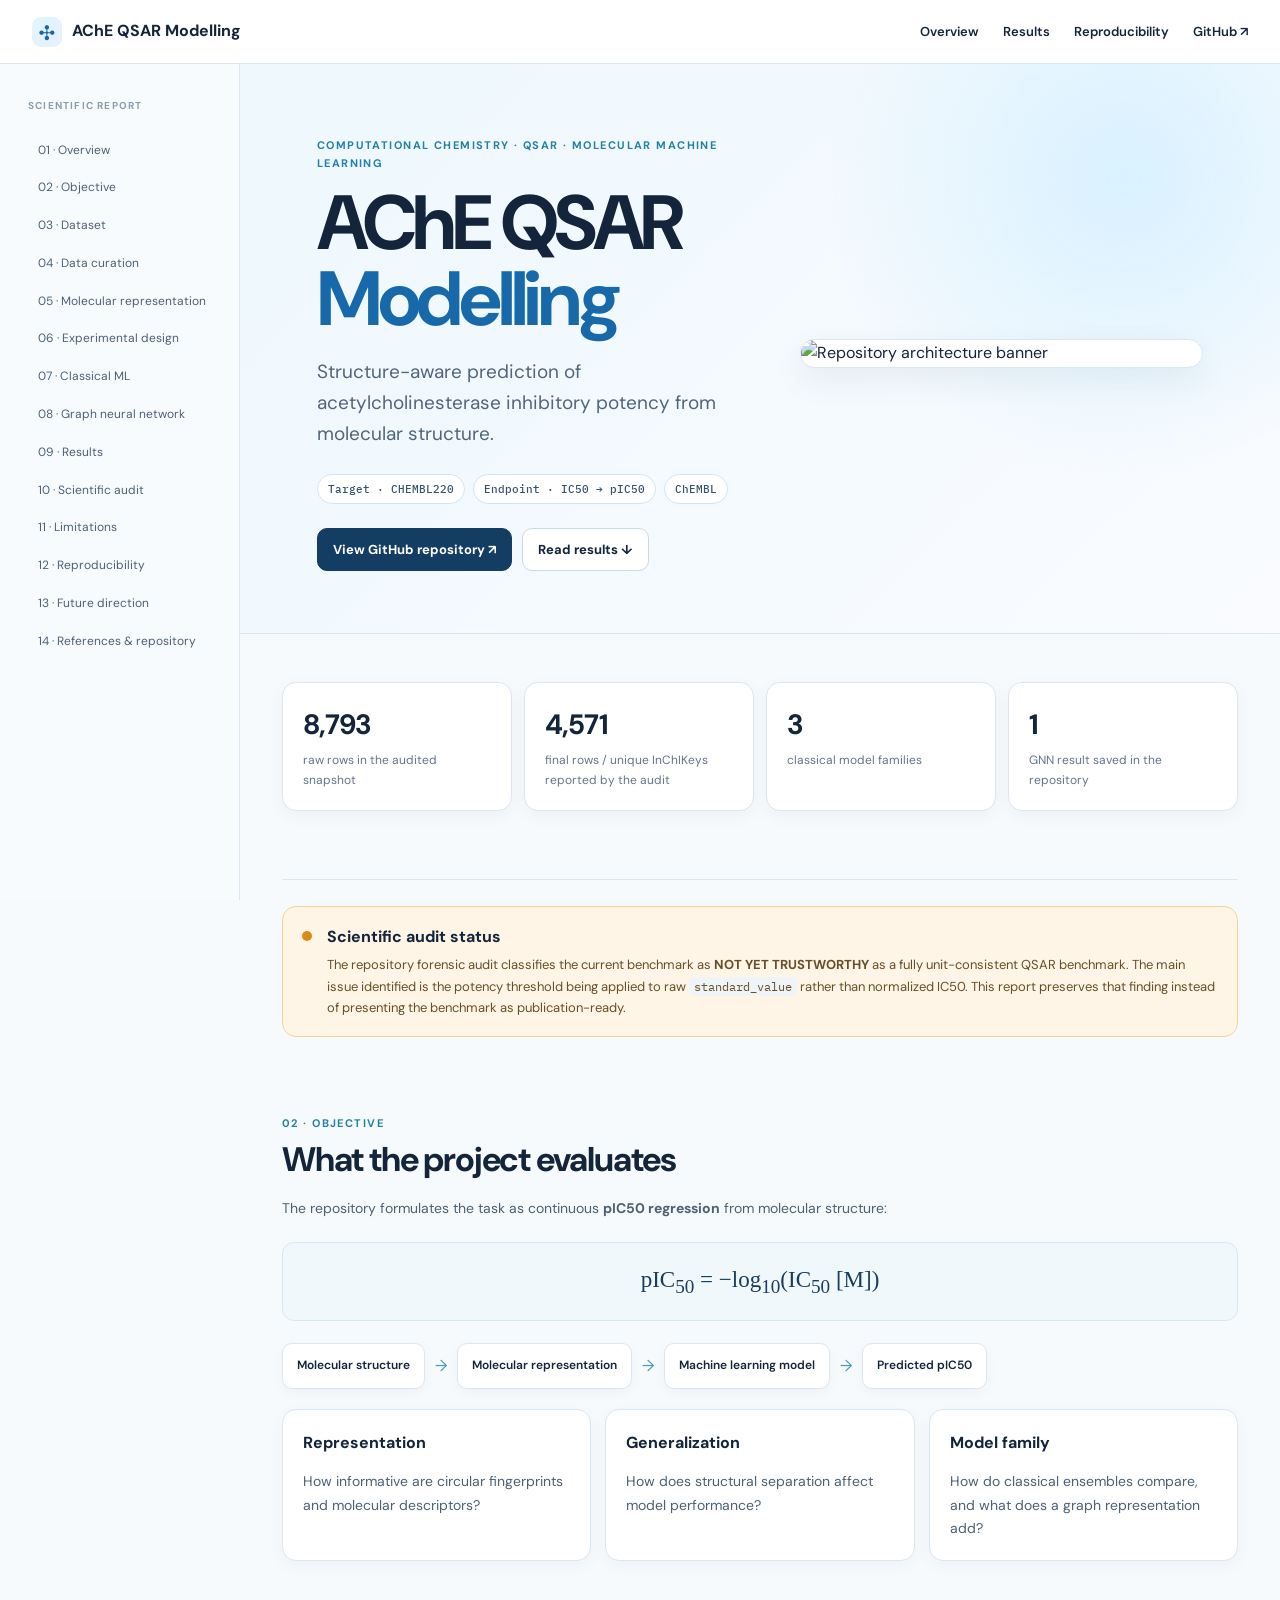
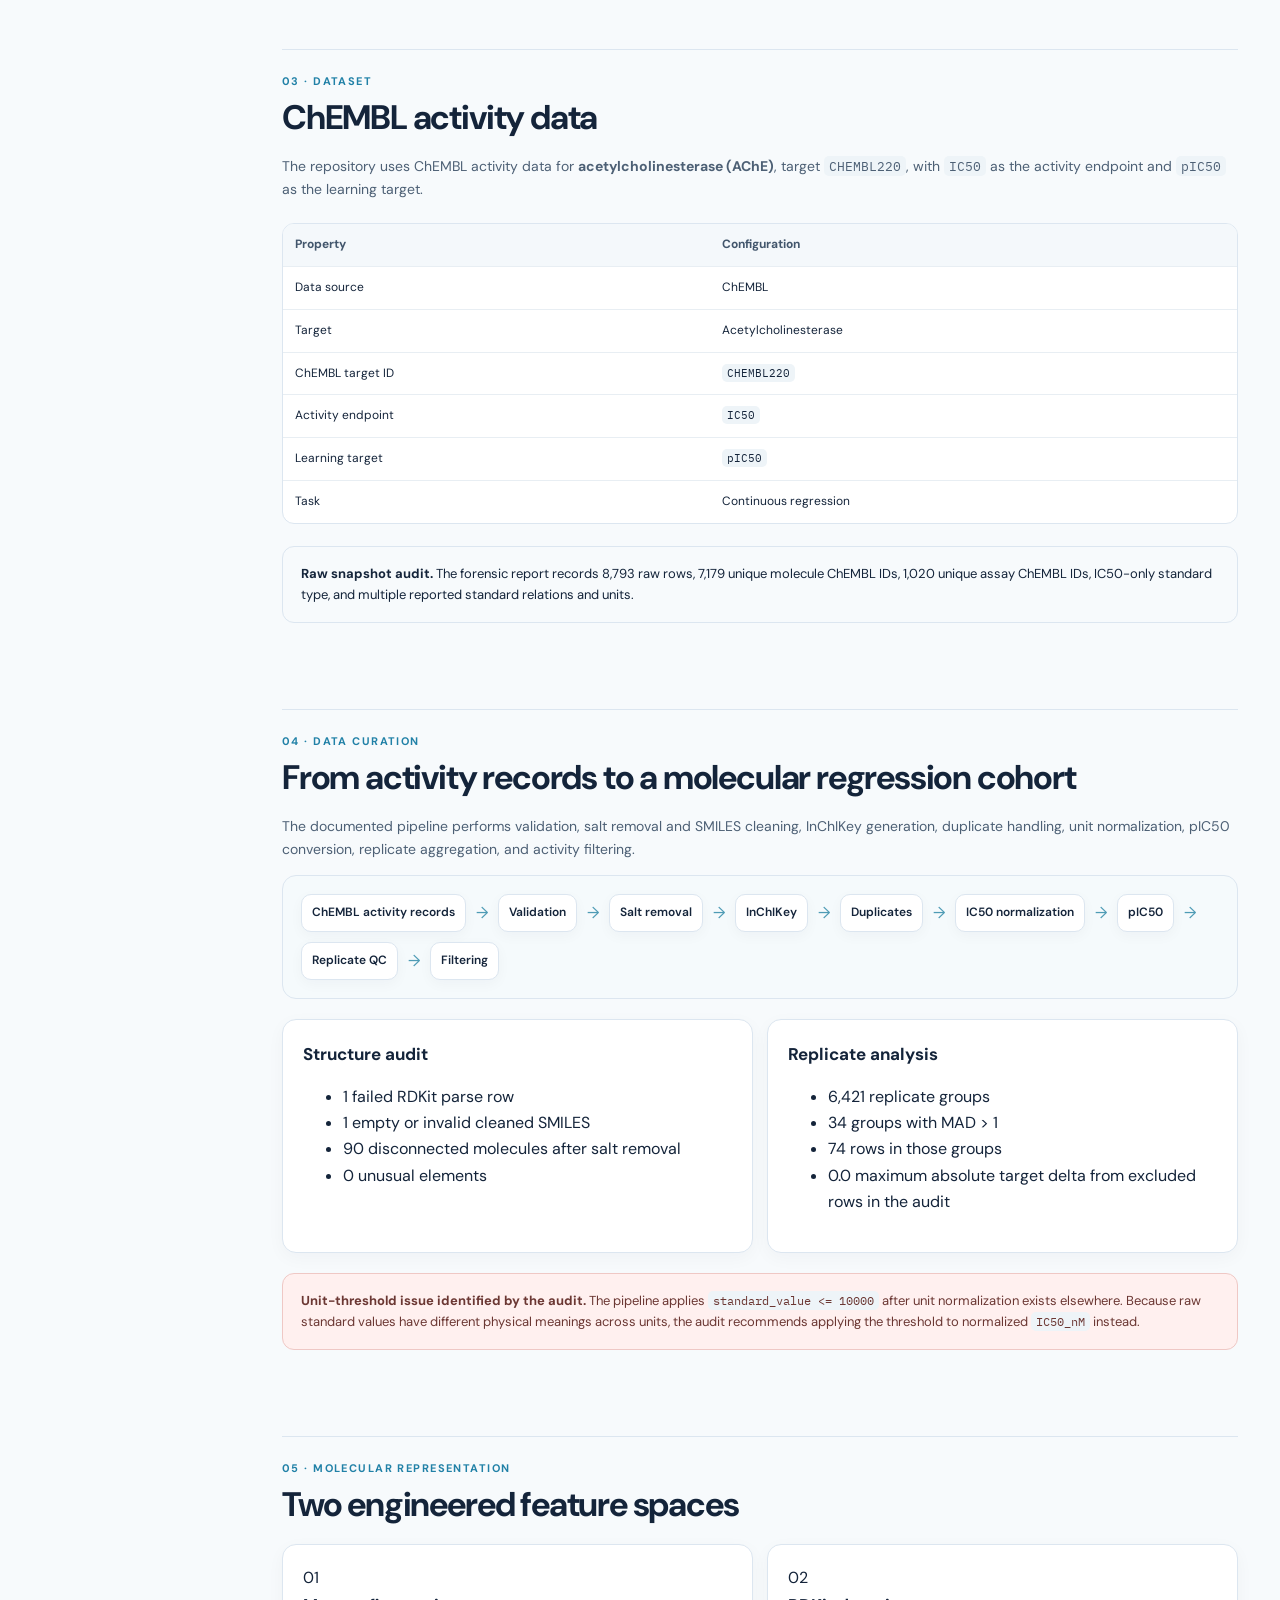
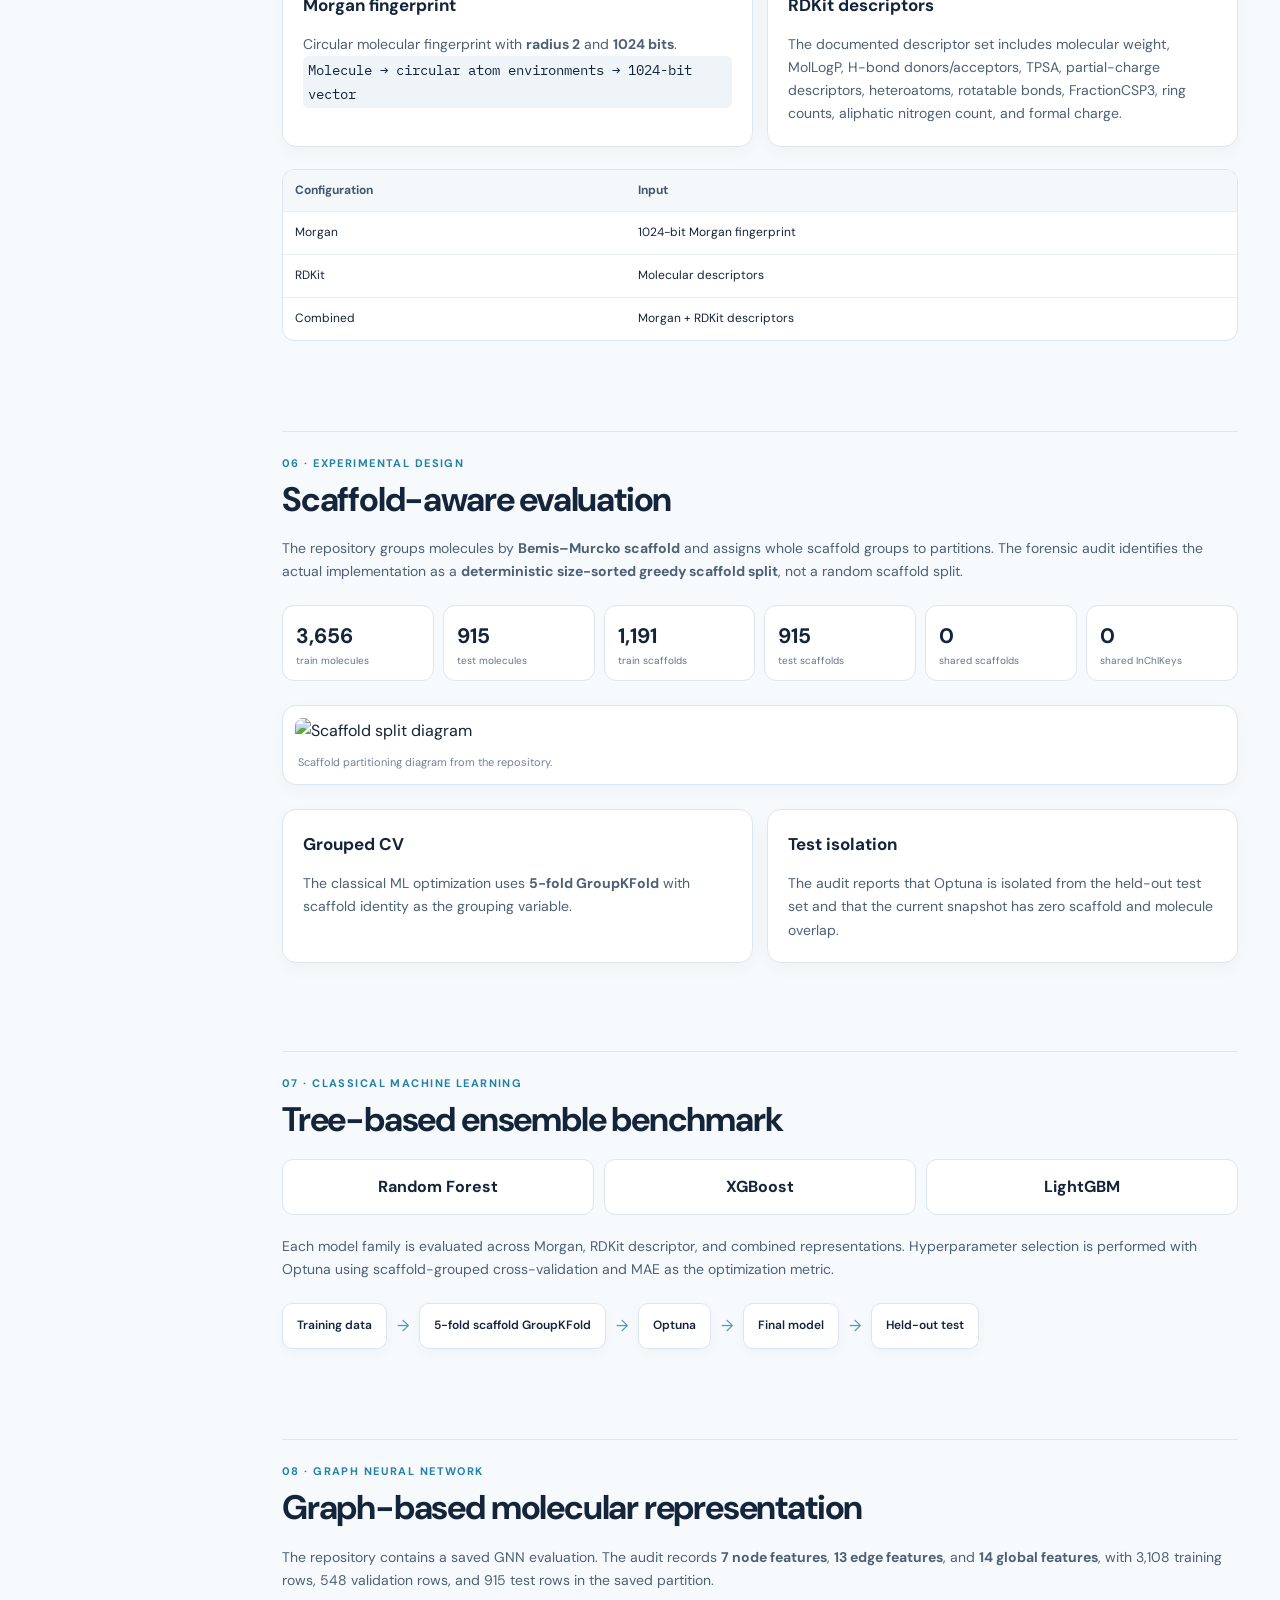
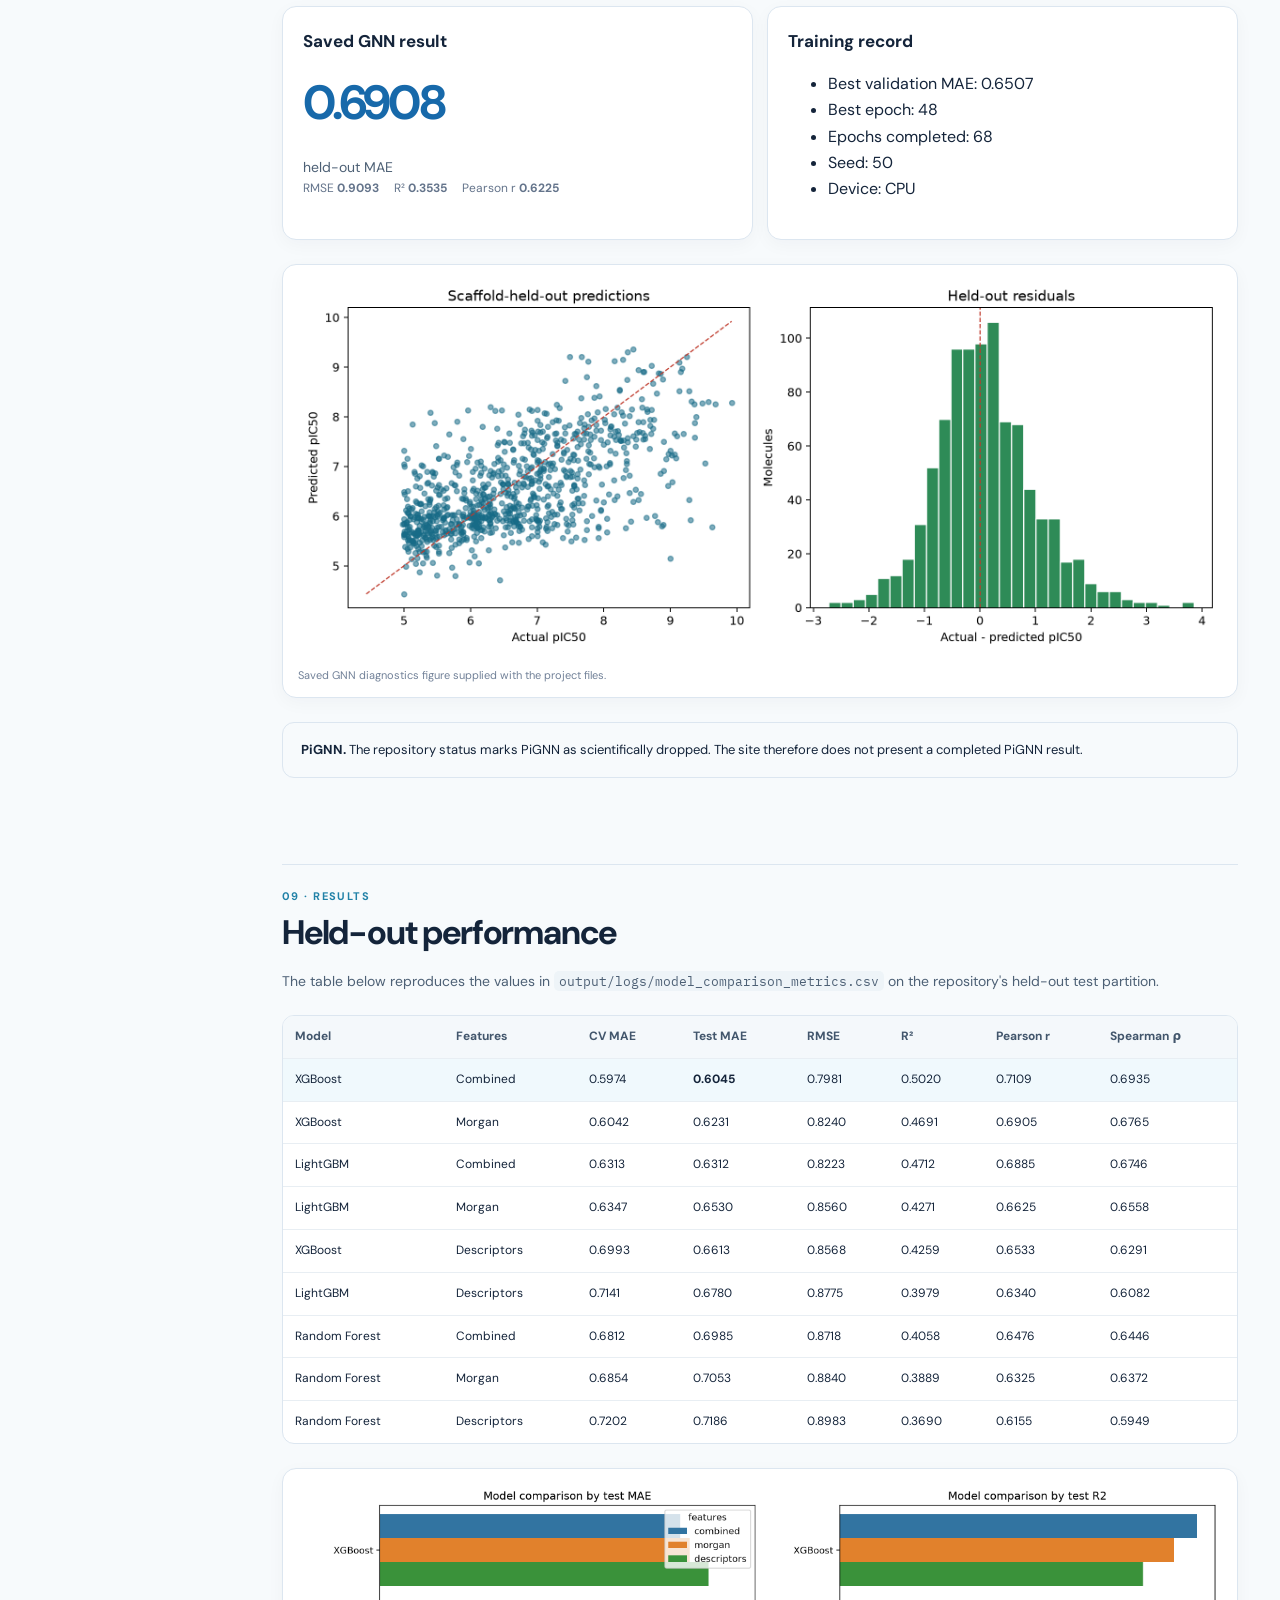
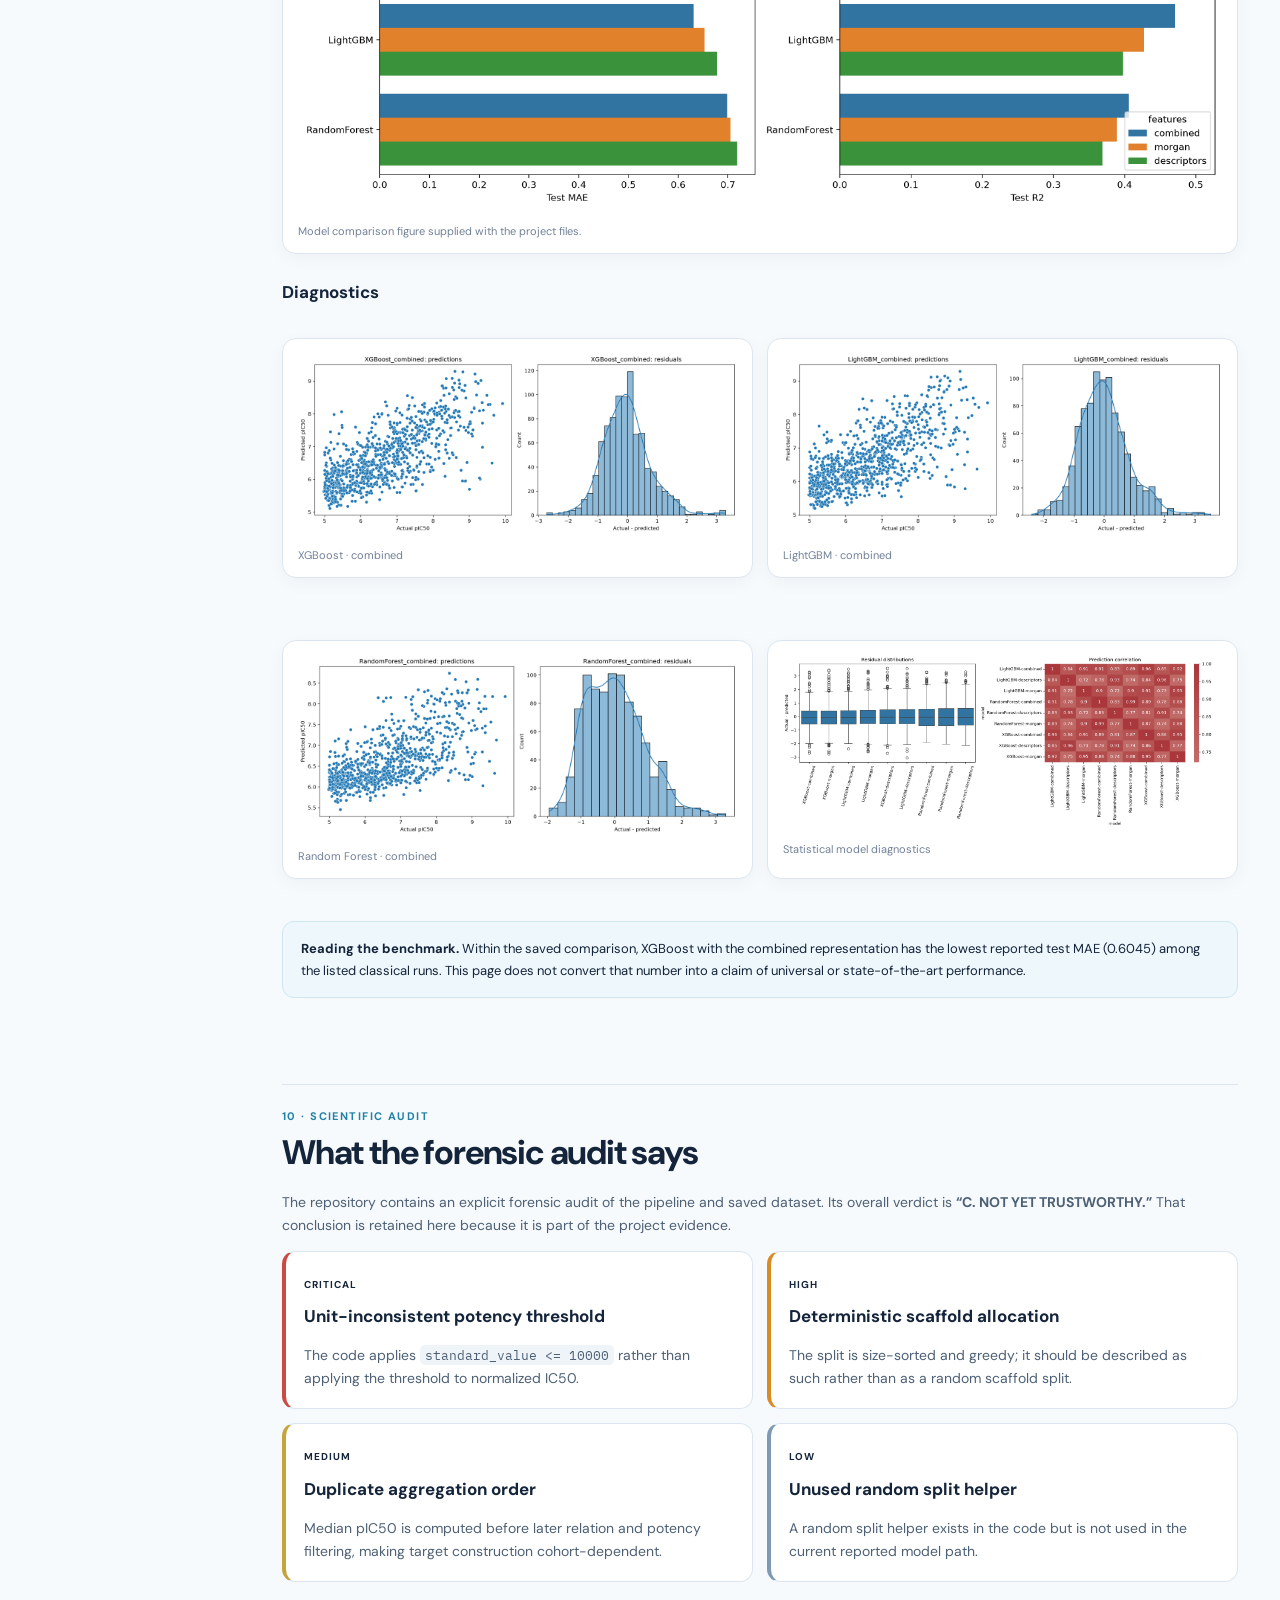
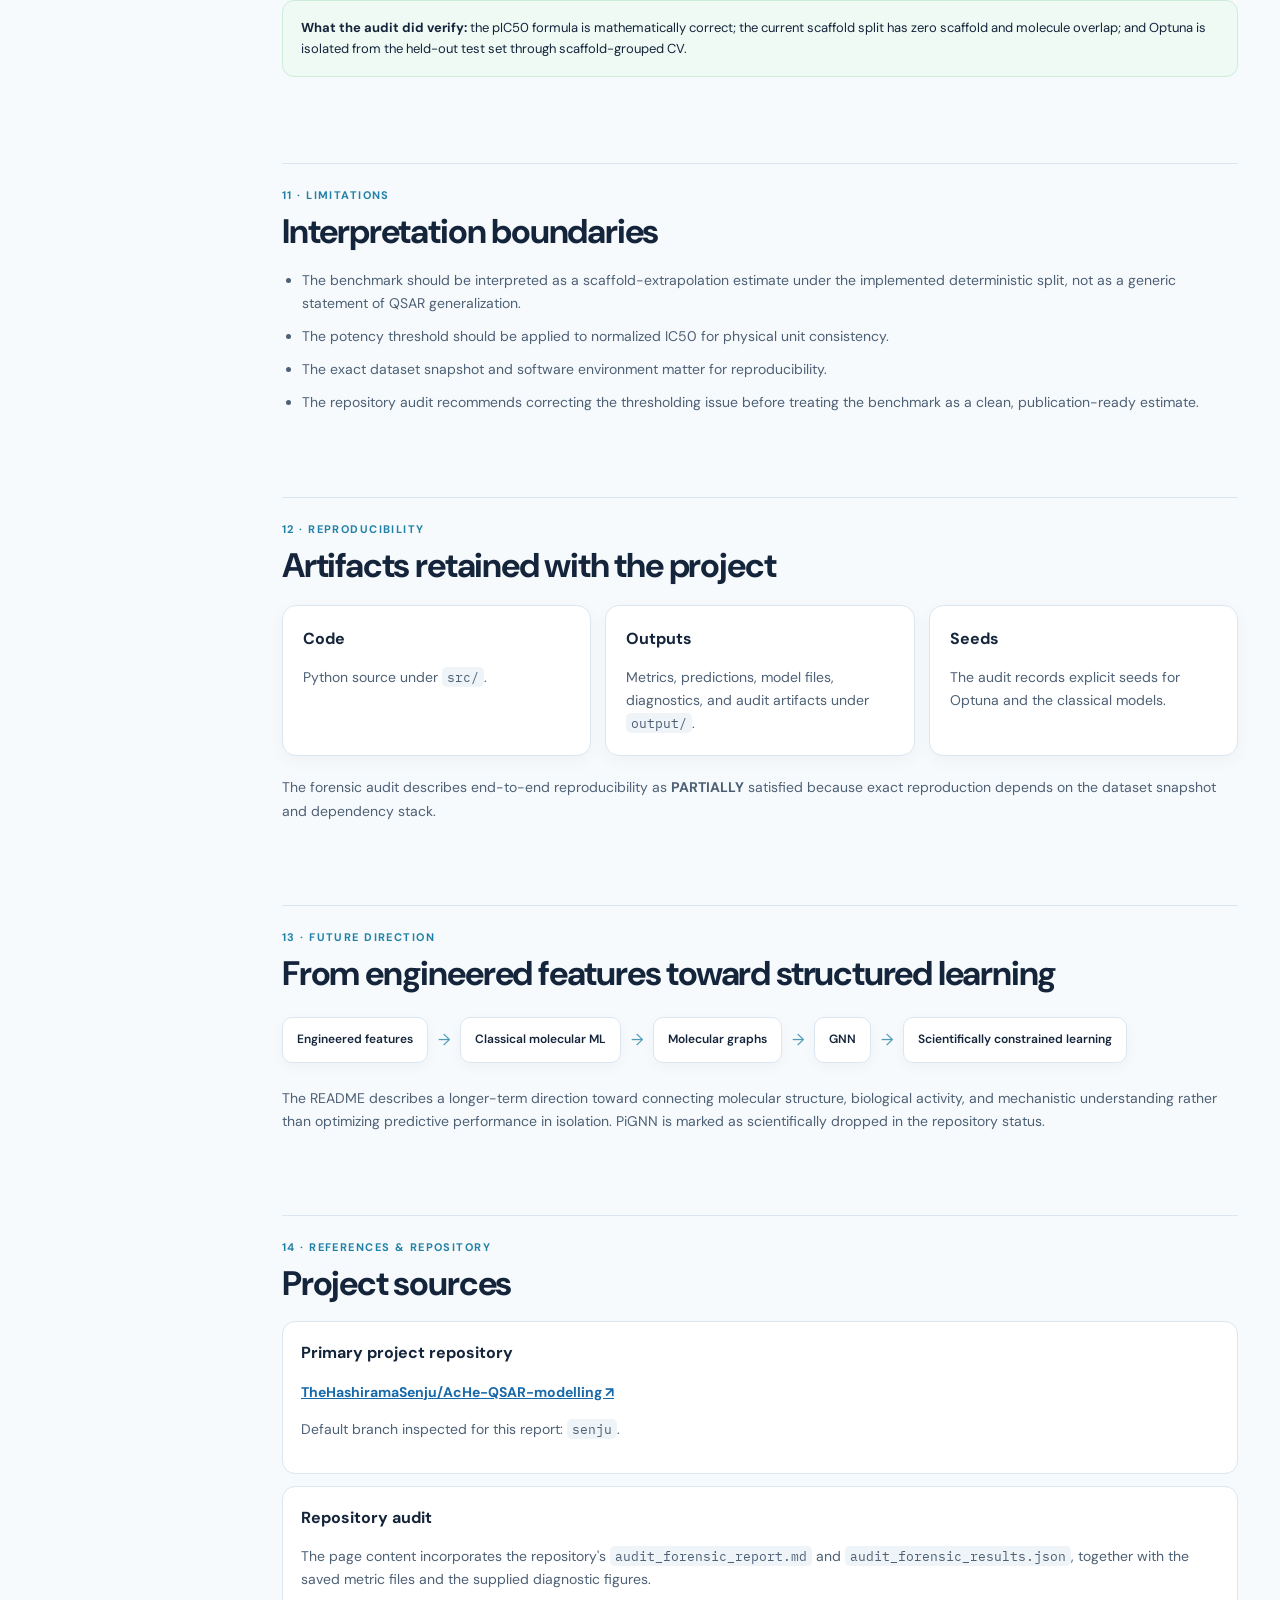
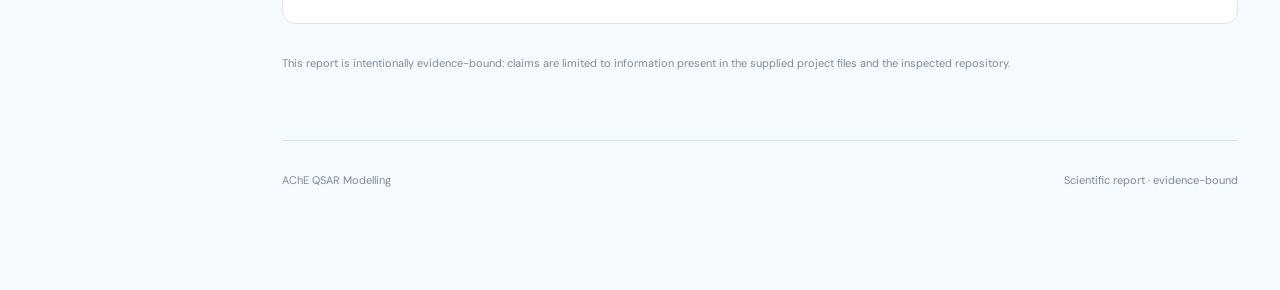
==== commit fa675adb: "ADDED: Landing Page" ====
--- a/docs/index.html
+++ b/docs/index.html
@@ -3,613 +3,161 @@
 <head>
 <meta charset="utf-8">
 <meta name="viewport" content="width=device-width, initial-scale=1">
-<title>AChE Molecular Machine Learning — Structure → Potency</title>
-<meta name="description" content="An evidence-grounded computational study of acetylcholinesterase inhibitory potency prediction from molecular structure.">
+<title>AChE QSAR Modelling — Scientific Report</title>
+<meta name="description" content="Structure-aware molecular machine learning for acetylcholinesterase inhibitory potency prediction.">
 <link rel="preconnect" href="https://fonts.googleapis.com">
 <link rel="preconnect" href="https://fonts.gstatic.com" crossorigin>
-<link href="https://fonts.googleapis.com/css2?family=DM+Mono:wght@400;500&family=IBM+Plex+Sans:wght@400;500;600;700&family=Space+Grotesk:wght@400;500;600;700&display=swap" rel="stylesheet">
-<style>
-:root{
- --ink:#080b0d; --paper:#f3f0e8; --paper2:#e9e5db; --white:#faf9f4;
- --muted:#697077; --rule:#c8c4b9; --green:#83d6b3; --green2:#b6edd8;
- --blue:#9dbcf2; --red:#e49b8f; --yellow:#e4c77e;
- --serif:"Space Grotesk",sans-serif; --sans:"IBM Plex Sans",sans-serif; --mono:"DM Mono",monospace;
- --max:1320px;
-}
-*{box-sizing:border-box}
-html{scroll-behavior:smooth;background:var(--ink)}
-body{margin:0;background:var(--paper);color:var(--ink);font-family:var(--sans);font-size:16px;line-height:1.65}
-a{color:inherit}
-::selection{background:var(--green);color:var(--ink)}
-img{max-width:100%;display:block}
-.wrap{width:min(var(--max),calc(100% - 48px));margin:auto}
-.mono{font-family:var(--mono);font-size:.78em;letter-spacing:.01em}
-.display{font-family:var(--serif);letter-spacing:-.065em}
-.topbar{position:sticky;top:0;z-index:100;background:rgba(8,11,13,.95);color:#fff;border-bottom:1px solid #262b2f}
-.topbar .inner{height:62px;display:flex;align-items:center;justify-content:space-between;gap:25px}
-.logo{font-family:var(--serif);font-weight:700;font-size:16px;text-decoration:none}
-.logo em{font-style:normal;color:var(--green)}
-.nav{display:flex;gap:2px;overflow:auto;white-space:nowrap}
-.nav a{font-family:var(--mono);font-size:10px;color:#aeb6bc;text-decoration:none;padding:8px 10px}
-.nav a:hover{color:#fff}
-.hero{background:var(--ink);color:#f8f7f1;padding:54px 0 0;overflow:hidden}
-.hero-grid{display:grid;grid-template-columns:minmax(0,1.12fr) minmax(350px,.88fr);gap:50px;align-items:end}
-.eyebrow{font-family:var(--mono);font-size:11px;text-transform:uppercase;letter-spacing:.12em;color:var(--green);margin-bottom:18px}
-.hero h1{font-family:var(--serif);font-size:clamp(58px,8.2vw,124px);line-height:.87;margin:0 0 28px;max-width:920px;font-weight:600}
-.hero .dek{font-size:19px;line-height:1.5;color:#c4c9cc;max-width:720px}
-.hero-side{border-left:1px solid #30363a;padding:18px 0 12px 30px}
-.hero-side .big{font-family:var(--serif);font-size:62px;line-height:1;font-weight:600;color:var(--green)}
-.hero-side p{color:#aeb6bc;margin:8px 0 22px}
-.ctas{display:flex;flex-wrap:wrap;gap:10px;margin-top:30px}
-.cta{display:inline-flex;align-items:center;gap:8px;padding:11px 15px;border:1px solid #41484d;text-decoration:none;font-family:var(--mono);font-size:11px}
-.cta.primary{background:var(--green);border-color:var(--green);color:var(--ink)}
-.hero-art{margin-top:54px;border-top:1px solid #30363a}
-.hero-art img{width:100%;height:440px;object-fit:cover;object-position:center}
-.ticker{display:grid;grid-template-columns:repeat(5,1fr);border-top:1px solid #30363a;margin-top:1px}
-.tick{padding:17px 18px;border-right:1px solid #30363a}
-.tick:last-child{border-right:0}
-.tick strong{font-family:var(--serif);font-size:25px;font-weight:600;display:block}
-.tick span{font-family:var(--mono);font-size:9px;text-transform:uppercase;color:#879097;letter-spacing:.08em}
-section{border-bottom:1px solid var(--rule);padding:100px 0}
-.chapter{display:grid;grid-template-columns:190px minmax(0,1fr);gap:45px}
-.chno{font-family:var(--mono);font-size:11px;color:#6b7379;text-transform:uppercase;letter-spacing:.1em;padding-top:8px}
-.chno strong{display:block;font-family:var(--serif);font-size:48px;line-height:1;color:var(--ink);margin-bottom:8px}
-.chbody{min-width:0}
-.chbody h2{font-family:var(--serif);font-weight:600;font-size:clamp(36px,5vw,67px);line-height:.98;letter-spacing:-.055em;margin:0 0 22px;max-width:980px}
-.chbody .intro{font-size:20px;line-height:1.55;max-width:860px;color:#363d42}
-.ruleline{height:1px;background:var(--rule);margin:35px 0}
-.lede{font-size:20px;max-width:850px}
-.two{display:grid;grid-template-columns:1fr 1fr;gap:35px}
-.three{display:grid;grid-template-columns:repeat(3,1fr);gap:1px;background:var(--rule);border:1px solid var(--rule)}
-.cell{background:var(--paper);padding:27px}
-.cell h3{font-family:var(--serif);font-size:22px;line-height:1.05;margin:0 0 11px}
-.cell p{margin:0;color:#50575d}
-.darkband{background:var(--ink);color:#f4f2eb;margin:55px calc((1320px - 100vw)/2);padding:65px max(24px,calc((100vw - 1320px)/2))}
-.darkband .inner{width:min(1320px,100%);margin:auto}
-.darkband h3{font-family:var(--serif);font-size:42px;line-height:1;margin:0 0 16px;letter-spacing:-.045em}
-.darkband p{color:#b9c0c5;max-width:780px}
-.factline{display:flex;flex-wrap:wrap;gap:0;margin-top:28px;border-top:1px solid #343b3f}
-.fact{padding:15px 28px 15px 0;margin-right:28px;border-right:1px solid #343b3f}
-.fact strong{font-family:var(--serif);font-size:28px;display:block;color:var(--green)}
-.fact span{font-family:var(--mono);font-size:9px;color:#7f898f;text-transform:uppercase}
-.bio-figure{background:#101417;color:#eee;padding:30px;margin-top:35px}
-.bio-figure .equation{font-family:var(--serif);font-size:clamp(28px,4vw,54px);letter-spacing:-.04em;text-align:center;padding:38px 10px}
-.bio-figure .equation span{color:var(--green)}
-.bio-caption{font-family:var(--mono);font-size:10px;color:#8d989e;border-top:1px solid #30363a;padding-top:12px}
-.source{font-family:var(--mono);font-size:10px;color:#6b7379;margin-top:14px}
-.source a{text-decoration:underline}
-.timeline{display:flex;gap:1px;overflow-x:auto;scroll-snap-type:x mandatory;padding-bottom:18px;background:var(--rule);border:1px solid var(--rule)}
-.titem{background:var(--paper);min-width:285px;max-width:285px;min-height:245px;padding:24px;scroll-snap-align:start;position:relative}
-.titem .n{font-family:var(--mono);font-size:10px;color:#6d7479}
-.titem h3{font-family:var(--serif);font-size:23px;line-height:1.03;margin:28px 0 10px}
-.titem p{font-size:14px;color:#565e63;margin:0}
-.titem .count{font-family:var(--mono);font-size:11px;color:#111;margin-top:18px}
-.scrollhint{font-family:var(--mono);font-size:10px;color:#70777b;margin:9px 0 0}
-.funnel{display:grid;grid-template-columns:1.2fr .8fr;gap:35px;align-items:start}
-.funnel-bars{border-left:1px solid var(--rule)}
-.frow{display:grid;grid-template-columns:150px 1fr 80px;align-items:center;gap:13px;margin:8px 0}
-.frow label{font-family:var(--mono);font-size:10px;color:#636a6f}
-.fbar{height:12px;background:#d9d5cb}
-.fbar i{display:block;height:100%;background:var(--ink)}
-.frow b{font-family:var(--mono);font-size:10px;font-weight:400}
-.figure{border:1px solid #c5c1b6;background:#eeeae1}
-.figure img{width:100%;height:auto}
-.figcap{padding:10px 13px;border-top:1px solid #c5c1b6;font-family:var(--mono);font-size:9px;color:#666e73}
-.gallery{display:grid;grid-template-columns:repeat(2,1fr);gap:16px}
-.gallery .figure.large{grid-column:1/-1}
-.representations{display:grid;grid-template-columns:1fr 1fr 1fr;gap:1px;background:var(--rule);border:1px solid var(--rule)}
-.rep{background:var(--ink);color:#eee;padding:30px;min-height:330px;position:relative}
-.rep .num{font-family:var(--mono);font-size:10px;color:var(--green)}
-.rep .size{font-family:var(--serif);font-size:68px;line-height:.9;letter-spacing:-.06em;margin:45px 0 13px;color:#fff}
-.rep h3{font-family:var(--serif);font-size:26px;margin:0 0 10px}
-.rep p{font-size:14px;color:#aeb6ba}
-.rep .micro{position:absolute;bottom:25px;left:30px;font-family:var(--mono);font-size:9px;color:#788287}
-.split-visual{display:grid;grid-template-columns:.78fr 1.22fr;gap:18px;align-items:stretch}
-.statstrip{display:grid;grid-template-columns:1fr 1fr;gap:1px;background:var(--rule);border:1px solid var(--rule)}
-.stat{background:var(--paper);padding:25px}
-.stat strong{font-family:var(--serif);font-size:42px;line-height:1;display:block}
-.stat span{font-family:var(--mono);font-size:9px;text-transform:uppercase;color:#697177}
-.callout{border-left:4px solid var(--ink);padding:20px 23px;background:#e6e2d8;margin-top:22px}
-.callout.warn{border-color:#a47a25;background:#eee4c9}
-.callout.green{border-color:#28785f;background:#dceee6}
-table{width:100%;border-collapse:collapse;font-size:13px}
-th,td{padding:12px 11px;border-bottom:1px solid var(--rule);text-align:left}
-th{font-family:var(--mono);font-size:9px;text-transform:uppercase;letter-spacing:.08em;color:#676e73}
-td:first-child{font-weight:600}
-.best{background:#dceee6}
-.score{font-family:var(--serif);font-size:42px;letter-spacing:-.05em}
-.scoregrid{display:grid;grid-template-columns:repeat(3,1fr);gap:1px;background:var(--rule);border:1px solid var(--rule);margin-top:25px}
-.scorecell{background:var(--paper);padding:25px}
-.scorecell .label{font-family:var(--mono);font-size:9px;color:#6a7277;text-transform:uppercase}
-.scorecell p{margin:8px 0 0;font-size:13px;color:#50575b}
-.architecture{background:var(--ink);color:#eee;padding:30px;margin-top:30px}
-.archrow{display:grid;grid-template-columns:1fr 25px 1fr 25px 1fr 25px 1fr;gap:8px;align-items:center}
-.archnode{border:1px solid #343b3f;padding:20px 13px;text-align:center;min-height:100px;display:flex;align-items:center;justify-content:center;font-family:var(--serif);font-size:17px}
-.archarrow{color:var(--green);font-family:var(--mono);text-align:center}
-.auditgrid{display:grid;grid-template-columns:repeat(2,1fr);gap:1px;background:var(--rule);border:1px solid var(--rule)}
-.audit{background:#eee9de;padding:25px}
-.audit .status{font-family:var(--mono);font-size:9px;text-transform:uppercase;color:#7b4c43}
-.audit h3{font-family:var(--serif);font-size:24px;line-height:1.05;margin:15px 0 9px}
-.audit p{font-size:14px;color:#555d62;margin:0}
-.limitlist{border-top:1px solid var(--rule)}
-.limit{display:grid;grid-template-columns:42px 220px 1fr;gap:20px;padding:20px 0;border-bottom:1px solid var(--rule)}
-.limit .num{font-family:var(--mono);font-size:10px;color:#737a7e}
-.limit b{font-family:var(--serif);font-size:19px}
-.limit span{color:#565e62}
-.roadmap{display:grid;grid-template-columns:repeat(3,1fr);gap:1px;background:var(--rule);border:1px solid var(--rule)}
-.road{background:var(--ink);color:#eee;padding:28px;min-height:220px}
-.road .phase{font-family:var(--mono);font-size:9px;color:var(--green);text-transform:uppercase}
-.road h3{font-family:var(--serif);font-size:27px;line-height:1;margin:30px 0 10px}
-.road p{font-size:13px;color:#aab3b8}
-.repo-grid{display:grid;grid-template-columns:repeat(4,1fr);gap:1px;background:var(--rule);border:1px solid var(--rule)}
-.repo{background:var(--paper);padding:23px;text-decoration:none;min-height:150px}
-.repo .rno{font-family:var(--mono);font-size:9px;color:#6e757a}
-.repo h3{font-family:var(--serif);font-size:21px;margin:20px 0 6px}
-.repo p{font-size:12px;color:#596166;margin:0}
-footer{background:var(--ink);color:#9ca6ab;padding:50px 0}
-footer .footergrid{display:grid;grid-template-columns:2fr 1fr 1fr;gap:35px}
-footer h3{font-family:var(--serif);font-size:24px;color:#fff;margin:0 0 12px}
-footer a{color:#bfc7cb;text-decoration:none}
-footer p{font-size:12px}
-@media(max-width:1000px){
- .hero-grid,.two,.funnel,.split-visual{grid-template-columns:1fr}
- .chapter{grid-template-columns:90px 1fr;gap:25px}
- .ticker{grid-template-columns:repeat(3,1fr)}
- .representations,.roadmap{grid-template-columns:1fr}
- .repo-grid{grid-template-columns:repeat(2,1fr)}
- .archrow{grid-template-columns:1fr}
- .archarrow{transform:rotate(90deg)}
- .darkband{margin-left:-24px;margin-right:-24px}
-}
-@media(max-width:700px){
- .wrap{width:min(var(--max),calc(100% - 28px))}
- .nav{display:none}
- .hero h1{font-size:56px}
- .hero-side{border-left:0;border-top:1px solid #30363a;padding:25px 0}
- .hero-art img{height:270px}
- .ticker{grid-template-columns:1fr 1fr}
- section{padding:70px 0}
- .chapter{grid-template-columns:1fr;gap:8px}
- .chno strong{font-size:34px;display:inline;margin-right:8px}
- .three,.gallery,.auditgrid,.scoregrid,.repo-grid{grid-template-columns:1fr}
- .limit{grid-template-columns:35px 1fr}
- .limit span{grid-column:2}
- .darkband{padding-left:24px;padding-right:24px}
- .frow{grid-template-columns:105px 1fr 60px}
- footer .footergrid{grid-template-columns:1fr}
-}
-</style>
+<link href="https://fonts.googleapis.com/css2?family=DM+Sans:wght@400;500;600;700&family=IBM+Plex+Mono:wght@400;500&display=swap" rel="stylesheet">
+<link rel="stylesheet" href="style.css">
 </head>
 <body>
-
 <header class="topbar">
- <div class="wrap inner">
-  <a class="logo" href="#top">AChE <em>/</em> ML</a>
-  <nav class="nav">
-   <a href="#biology">BIOLOGY</a><a href="#dataset">DATA</a><a href="#curation">CURATION</a>
-   <a href="#representation">REPRESENTATION</a><a href="#validation">VALIDATION</a>
-   <a href="#models">MODELS</a><a href="#gnn">GNN</a><a href="#results">RESULTS</a>
-   <a href="#audit">AUDIT</a><a href="#repro">REPRO</a><a href="#future">FUTURE</a>
+  <a class="brand" href="#top"><span class="brand-mark">✣</span><span>AChE QSAR Modelling</span></a>
+  <nav class="topnav">
+    <a href="#overview">Overview</a><a href="#results">Results</a><a href="#reproducibility">Reproducibility</a><a href="https://github.com/TheHashiramaSenju/AcHe-QSAR-modelling" target="_blank" rel="noreferrer">GitHub ↗</a>
   </nav>
- </div>
 </header>
-
-<main id="top">
-
-<section class="hero">
- <div class="wrap">
-  <div class="hero-grid">
-   <div>
-    <div class="eyebrow">Independent computational study · CHEMBL220 · October 2026</div>
-    <h1 class="display">Structure →<br>potency.</h1>
-    <p class="dek">AChE molecular machine learning built around a simple question: how much of acetylcholinesterase inhibitory potency can be recovered from molecular structure — and what changes when the representation, model, and chemical validation strategy change?</p>
-    <div class="ctas">
-     <a class="cta primary" href="https://github.com/TheHashiramaSenju/AcHe-QSAR-modelling/blob/senju/REPORT.pdf" target="_blank">READ THE SCIENTIFIC REPORT ↗</a>
-     <a class="cta" href="https://github.com/TheHashiramaSenju/AcHe-QSAR-modelling/tree/senju" target="_blank">GITHUB REPOSITORY ↗</a>
-    </div>
-   </div>
-   <aside class="hero-side">
-    <div class="mono">THE DATASET</div>
-    <div class="big">4,571</div>
-    <p>unique molecular identities after the current curation pipeline, from 8,793 raw AChE activity records.</p>
-    <div class="mono">THE BEST SAVED CLASSICAL RESULT</div>
-    <div class="big">0.6045</div>
-    <p>pIC50 MAE for XGBoost + Morgan + RDKit descriptors on the original scaffold-held-out test partition.</p>
-   </aside>
+<div class="layout" id="top">
+<aside class="sidebar">
+  <div class="side-title">Scientific report</div>
+  <a href="#overview">01 · Overview</a>
+  <a href="#objective">02 · Objective</a>
+  <a href="#dataset">03 · Dataset</a>
+  <a href="#curation">04 · Data curation</a>
+  <a href="#representation">05 · Molecular representation</a>
+  <a href="#validation">06 · Experimental design</a>
+  <a href="#classical">07 · Classical ML</a>
+  <a href="#gnn">08 · Graph neural network</a>
+  <a href="#results">09 · Results</a>
+  <a href="#audit">10 · Scientific audit</a>
+  <a href="#limitations">11 · Limitations</a>
+  <a href="#reproducibility">12 · Reproducibility</a>
+  <a href="#future">13 · Future direction</a>
+  <a href="#references">14 · References & repository</a>
+</aside>
+<main class="content">
+<section class="hero" id="overview">
+  <div class="hero-copy">
+    <div class="eyebrow">COMPUTATIONAL CHEMISTRY · QSAR · MOLECULAR MACHINE LEARNING</div>
+    <h1>AChE QSAR<br><span>Modelling</span></h1>
+    <p class="hero-sub">Structure-aware prediction of acetylcholinesterase inhibitory potency from molecular structure.</p>
+    <div class="chips"><span>Target · CHEMBL220</span><span>Endpoint · IC50 → pIC50</span><span>ChEMBL</span></div>
+    <div class="hero-actions"><a class="button primary" href="https://github.com/TheHashiramaSenju/AcHe-QSAR-modelling" target="_blank" rel="noreferrer">View GitHub repository ↗</a><a class="button" href="#results">Read results ↓</a></div>
   </div>
-  <div class="hero-art"><img src="../assets/archbannertop.png" alt="AChE project architecture"></div>
-  <div class="ticker">
-   <div class="tick"><strong>CHEMBL220</strong><span>target</span></div>
-   <div class="tick"><strong>IC50 → pIC50</strong><span>endpoint</span></div>
-   <div class="tick"><strong>1,038</strong><span>combined features</span></div>
-   <div class="tick"><strong>915</strong><span>held-out test molecules</span></div>
-   <div class="tick"><strong>0</strong><span>scaffold overlap</span></div>
-  </div>
- </div>
+  <div class="hero-visual"><img src="https://raw.githubusercontent.com/TheHashiramaSenju/AcHe-QSAR-modelling/senju/assets/archbannertop.png" alt="Repository architecture banner"></div>
 </section>
 
-<section id="biology">
- <div class="wrap chapter">
-  <div class="chno"><strong>01</strong>Biology</div>
-  <div class="chbody">
-   <h2 class="display">Start with the enzyme, not the algorithm.</h2>
-   <p class="intro">Acetylcholinesterase is a serine hydrolase responsible for the rapid hydrolysis of acetylcholine. Its catalytic activity regulates the lifetime of acetylcholine in cholinergic signalling, making AChE an established molecular target for modulation of cholinergic signalling.</p>
-   <div class="bio-figure">
-    <div class="equation">acetylcholine <span>— AChE →</span> choline + acetate</div>
-    <div class="bio-caption">Biological context used by the study: the computational target is quantitative AChE inhibitory potency, not therapeutic efficacy.</div>
-   </div>
-   <div class="two" style="margin-top:35px">
-    <div>
-     <h3 class="display" style="font-size:28px">The QSAR problem</h3>
-     <p>Medicinal-chemistry collections contain molecules with experimentally measured activities. QSAR modelling asks whether information encoded by molecular structure can explain or predict variation in those measurements.</p>
-    </div>
-    <div>
-     <h3 class="display" style="font-size:28px">The boundary</h3>
-     <p>This project predicts a curated AChE potency label. It does <b>not</b> establish cellular efficacy, pharmacokinetics, toxicity, selectivity, blood–brain-barrier penetration, or clinical benefit.</p>
-    </div>
-   </div>
-   <div class="source">External target resources:
-    <a href="https://www.uniprot.org/uniprotkb/P22303/entry" target="_blank">UniProt ACHE_HUMAN</a> ·
-    <a href="https://www.ebi.ac.uk/chembl/" target="_blank">ChEMBL</a>
-   </div>
-  </div>
- </div>
+<section class="intro-grid">
+  <div class="stat"><strong>8,793</strong><span>raw rows in the audited snapshot</span></div>
+  <div class="stat"><strong>4,571</strong><span>final rows / unique InChIKeys reported by the audit</span></div>
+  <div class="stat"><strong>3</strong><span>classical model families</span></div>
+  <div class="stat"><strong>1</strong><span>GNN result saved in the repository</span></div>
+</section>
+
+<div class="audit-banner"><div class="audit-dot"></div><div><strong>Scientific audit status</strong><p>The repository forensic audit classifies the current benchmark as <b>NOT YET TRUSTWORTHY</b> as a fully unit-consistent QSAR benchmark. The main issue identified is the potency threshold being applied to raw <code>standard_value</code> rather than normalized IC50. This report preserves that finding instead of presenting the benchmark as publication-ready.</p></div></div>
+
+<section id="objective">
+  <div class="section-kicker">02 · OBJECTIVE</div><h2>What the project evaluates</h2>
+  <p>The repository formulates the task as continuous <b>pIC50 regression</b> from molecular structure:</p>
+  <div class="equation">pIC<sub>50</sub> = −log<sub>10</sub>(IC<sub>50</sub> [M])</div>
+  <div class="flow"><div>Molecular structure</div><span>→</span><div>Molecular representation</div><span>→</span><div>Machine learning model</div><span>→</span><div>Predicted pIC50</div></div>
+  <div class="card-grid three"><div class="card"><b>Representation</b><p>How informative are circular fingerprints and molecular descriptors?</p></div><div class="card"><b>Generalization</b><p>How does structural separation affect model performance?</p></div><div class="card"><b>Model family</b><p>How do classical ensembles compare, and what does a graph representation add?</p></div></div>
 </section>
 
 <section id="dataset">
- <div class="wrap chapter">
-  <div class="chno"><strong>02</strong>Dataset</div>
-  <div class="chbody">
-   <h2 class="display">8,793 observations. One target. Many experimental origins.</h2>
-   <p class="intro">The raw data are literature-derived ChEMBL activity records associated with human acetylcholinesterase, CHEMBL220. The dataset should therefore be understood as an aggregation of measurements across assays and sources, not as one homogeneous experiment.</p>
-   <div class="three" style="margin-top:35px">
-    <div class="cell"><h3>8,793</h3><p>Raw activity records in the retrieved snapshot.</p></div>
-    <div class="cell"><h3>7,179</h3><p>Unique molecule ChEMBL identifiers before the full curation sequence.</p></div>
-    <div class="cell"><h3>1,020</h3><p>Unique assay ChEMBL identifiers in the raw snapshot.</p></div>
-   </div>
-   <div class="darkband">
-    <div class="inner">
-     <h3>Why curation is part of the model.</h3>
-     <p>Changing units, molecular identity, duplicate handling, relation qualifiers, or potency cutoffs changes the target distribution the learner sees. The cohort is therefore treated as a scientific object that must be traceable.</p>
-     <div class="factline">
-      <div class="fact"><strong>98.97%</strong><span>raw rows in nM</span></div>
-      <div class="fact"><strong>500 nM</strong><span>median final IC50</span></div>
-      <div class="fact"><strong>6.3010</strong><span>median final pIC50</span></div>
-      <div class="fact"><strong>10,000 nM</strong><span>upper activity threshold</span></div>
-     </div>
-    </div>
-   </div>
-  </div>
- </div>
+  <div class="section-kicker">03 · DATASET</div><h2>ChEMBL activity data</h2>
+  <p>The repository uses ChEMBL activity data for <b>acetylcholinesterase (AChE)</b>, target <code>CHEMBL220</code>, with <code>IC50</code> as the activity endpoint and <code>pIC50</code> as the learning target.</p>
+  <div class="table-wrap"><table><tbody><tr><th>Property</th><th>Configuration</th></tr><tr><td>Data source</td><td>ChEMBL</td></tr><tr><td>Target</td><td>Acetylcholinesterase</td></tr><tr><td>ChEMBL target ID</td><td><code>CHEMBL220</code></td></tr><tr><td>Activity endpoint</td><td><code>IC50</code></td></tr><tr><td>Learning target</td><td><code>pIC50</code></td></tr><tr><td>Task</td><td>Continuous regression</td></tr></tbody></table></div>
+  <div class="callout"><b>Raw snapshot audit.</b> The forensic report records 8,793 raw rows, 7,179 unique molecule ChEMBL IDs, 1,020 unique assay ChEMBL IDs, IC50-only standard type, and multiple reported standard relations and units.</div>
 </section>
 
 <section id="curation">
- <div class="wrap chapter">
-  <div class="chno"><strong>03</strong>Curation</div>
-  <div class="chbody">
-   <h2 class="display">Every discarded row has a reason.</h2>
-   <p class="intro">Scroll horizontally through the actual curation sequence. The endpoint is not simply “the cleaned dataset”; it is a documented chain of transformations.</p>
-   <div class="timeline" style="margin-top:35px">
-    <article class="titem"><div class="n">01 / RETRIEVAL</div><h3>Raw ChEMBL</h3><p>Target-selected IC50 records for CHEMBL220.</p><div class="count">8,793 rows</div></article>
-    <article class="titem"><div class="n">02 / VALIDITY</div><h3>Validity + null handling</h3><p>Initial validity and required-field filtering.</p><div class="count">8,793 → 8,072</div></article>
-    <article class="titem"><div class="n">03 / STRUCTURE</div><h3>Salt removal</h3><p>Canonicalized molecular structure after salt/fragment processing.</p><div class="count">8,072 → 8,072</div></article>
-    <article class="titem"><div class="n">04 / IDENTITY</div><h3>InChIKey</h3><p>Structure identity generated for grouping and duplicate handling.</p><div class="count">8,072 → 8,072</div></article>
-    <article class="titem"><div class="n">05 / DUPLICATES</div><h3>Potential duplicates</h3><p>Potential duplicate records removed before unit processing.</p><div class="count">8,072 → 7,248</div></article>
-    <article class="titem"><div class="n">06 / UNITS</div><h3>Unit support</h3><p>Unsupported activity units excluded.</p><div class="count">7,248 → 7,185</div></article>
-    <article class="titem"><div class="n">07 / NORMALIZE</div><h3>IC50 normalization</h3><p>Supported values mapped to a common nM scale.</p><div class="count">7,185 → 7,185</div></article>
-    <article class="titem"><div class="n">08 / TARGET</div><h3>pIC50</h3><p>IC50 values transformed to the logarithmic potency scale.</p><div class="count">7,185 → 7,185</div></article>
-    <article class="titem"><div class="n">09 / REPLICATES</div><h3>MAD filter</h3><p>Within-group robust outlier handling for replicate measurements.</p><div class="count">7,185 → 7,110</div></article>
-    <article class="titem"><div class="n">10 / EXACT DUPLICATES</div><h3>Exact duplicate removal</h3><p>Remaining exact duplicates removed.</p><div class="count">7,110 → 6,387</div></article>
-    <article class="titem"><div class="n">11 / RELATION</div><h3>“=” only</h3><p>Non-equality relation qualifiers excluded from the quantitative regression cohort.</p><div class="count">6,387 → 5,695</div></article>
-    <article class="titem"><div class="n">12 / CUTOFF</div><h3>Potency threshold</h3><p>Final cohort restricted to positive IC50 ≤ 10,000 nM.</p><div class="count"><b>5,695 → 4,571</b></div></article>
-   </div>
-   <div class="scrollhint">↔ drag / shift-scroll to inspect the full curation chain</div>
-   <div class="funnel" style="margin-top:38px">
-    <div>
-     <h3 class="display" style="font-size:32px">The attrition, at a glance.</h3>
-     <div class="funnel-bars">
-      <div class="frow"><label>RAW</label><div class="fbar"><i style="width:100%"></i></div><b>8,793</b></div>
-      <div class="frow"><label>VALID</label><div class="fbar"><i style="width:91.8%"></i></div><b>8,072</b></div>
-      <div class="frow"><label>DUPLICATES</label><div class="fbar"><i style="width:82.4%"></i></div><b>7,248</b></div>
-      <div class="frow"><label>UNITS</label><div class="fbar"><i style="width:81.7%"></i></div><b>7,185</b></div>
-      <div class="frow"><label>MAD</label><div class="fbar"><i style="width:80.9%"></i></div><b>7,110</b></div>
-      <div class="frow"><label>EXACT DUP.</label><div class="fbar"><i style="width:72.6%"></i></div><b>6,387</b></div>
-      <div class="frow"><label>RELATION</label><div class="fbar"><i style="width:64.8%"></i></div><b>5,695</b></div>
-      <div class="frow"><label>FINAL</label><div class="fbar"><i style="width:52%"></i></div><b>4,571</b></div>
-     </div>
-    </div>
-    <div class="cell" style="border:1px solid var(--rule)">
-     <h3>Final potency range</h3>
-     <p><span class="mono">pIC50</span> spans 4.9208–10.9606, with median 6.3010 and SD 1.1267.</p>
-     <div class="callout green"><b>Audit result:</b> the current code uses normalized <span class="mono">IC50_nM</span> for the 10,000 nM threshold. The forensic comparison found zero differently classified rows versus the raw-value expression in this saved snapshot.</div>
-    </div>
-   </div>
-  </div>
- </div>
+  <div class="section-kicker">04 · DATA CURATION</div><h2>From activity records to a molecular regression cohort</h2>
+  <p>The documented pipeline performs validation, salt removal and SMILES cleaning, InChIKey generation, duplicate handling, unit normalization, pIC50 conversion, replicate aggregation, and activity filtering.</p>
+  <div class="pipeline"><span>ChEMBL activity records</span><i>→</i><span>Validation</span><i>→</i><span>Salt removal</span><i>→</i><span>InChIKey</span><i>→</i><span>Duplicates</span><i>→</i><span>IC50 normalization</span><i>→</i><span>pIC50</span><i>→</i><span>Replicate QC</span><i>→</i><span>Filtering</span></div>
+  <div class="card-grid two"><div class="card"><h3>Structure audit</h3><ul><li>1 failed RDKit parse row</li><li>1 empty or invalid cleaned SMILES</li><li>90 disconnected molecules after salt removal</li><li>0 unusual elements</li></ul></div><div class="card"><h3>Replicate analysis</h3><ul><li>6,421 replicate groups</li><li>34 groups with MAD &gt; 1</li><li>74 rows in those groups</li><li>0.0 maximum absolute target delta from excluded rows in the audit</li></ul></div></div>
+  <div class="warning"><b>Unit-threshold issue identified by the audit.</b> The pipeline applies <code>standard_value &lt;= 10000</code> after unit normalization exists elsewhere. Because raw standard values have different physical meanings across units, the audit recommends applying the threshold to normalized <code>IC50_nM</code> instead.</div>
 </section>
 
 <section id="representation">
- <div class="wrap chapter">
-  <div class="chno"><strong>04</strong>Representation</div>
-  <div class="chbody">
-   <h2 class="display">The same molecule, three ways to tell a model what matters.</h2>
-   <p class="intro">Representation is not an implementation detail. It determines what structural information is even available to the learner.</p>
-   <div class="representations" style="margin-top:35px">
-    <div class="rep"><div class="num">REPRESENTATION A</div><div class="size">1024</div><h3>Morgan</h3><p>Radius-2 circular fingerprints expose local atom environments and recurring substructure patterns.</p><div class="micro">hashed binary vector · 4092 unique fingerprints</div></div>
-    <div class="rep"><div class="num">REPRESENTATION B</div><div class="size">14</div><h3>RDKit descriptors</h3><p>Global structural proxies: molecular weight, logP, HBD/HBA, TPSA, charge, rings, rotatable bonds and related quantities.</p><div class="micro">continuous / scalar molecular properties</div></div>
-    <div class="rep"><div class="num">REPRESENTATION C</div><div class="size">1038</div><h3>Combined</h3><p>Local substructure information and global physicochemical information are concatenated into one classical feature space.</p><div class="micro">1024 Morgan + 14 descriptors</div></div>
-   </div>
-   <div class="two" style="margin-top:35px">
-    <div><h3 class="display" style="font-size:30px">What Morgan gives you</h3><p>Local circular environments can be highly useful for analogue-series learning. The trade-off is that the 1,024-bit hash is not a complete molecular description and can collide distinct environments.</p></div>
-    <div><h3 class="display" style="font-size:30px">What descriptors add</h3><p>Descriptors expose global quantities that are not directly represented by a binary substructure fingerprint. They are structural proxies, not direct measurements of binding affinity.</p></div>
-   </div>
-  </div>
- </div>
+  <div class="section-kicker">05 · MOLECULAR REPRESENTATION</div><h2>Two engineered feature spaces</h2>
+  <div class="card-grid two"><div class="card feature-card"><div class="feature-num">01</div><h3>Morgan fingerprint</h3><p>Circular molecular fingerprint with <b>radius 2</b> and <b>1024 bits</b>.</p><div class="mini-code">Molecule → circular atom environments → 1024-bit vector</div></div><div class="card feature-card"><div class="feature-num">02</div><h3>RDKit descriptors</h3><p>The documented descriptor set includes molecular weight, MolLogP, H-bond donors/acceptors, TPSA, partial-charge descriptors, heteroatoms, rotatable bonds, FractionCSP3, ring counts, aliphatic nitrogen count, and formal charge.</p></div></div>
+  <div class="table-wrap"><table><thead><tr><th>Configuration</th><th>Input</th></tr></thead><tbody><tr><td>Morgan</td><td>1024-bit Morgan fingerprint</td></tr><tr><td>RDKit</td><td>Molecular descriptors</td></tr><tr><td>Combined</td><td>Morgan + RDKit descriptors</td></tr></tbody></table></div>
 </section>
 
 <section id="validation">
- <div class="wrap chapter">
-  <div class="chno"><strong>05</strong>Validation</div>
-  <div class="chbody">
-   <h2 class="display">The test set was separated by chemistry, not just by row number.</h2>
-   <p class="intro">Bemis–Murcko scaffolds were used to keep scaffold groups together. The saved partition contains 3,656 training molecules and 915 held-out test molecules, with zero scaffold overlap.</p>
-   <div class="split-visual" style="margin-top:35px">
-    <div class="statstrip">
-     <div class="stat"><strong>3,656</strong><span>training molecules</span></div>
-     <div class="stat"><strong>915</strong><span>test molecules</span></div>
-     <div class="stat"><strong>1,191</strong><span>train scaffolds</span></div>
-     <div class="stat"><strong>915</strong><span>test scaffolds</span></div>
-    </div>
-    <div class="figure"><img src="../assets/splits.png" alt="Scaffold train-test split"><div class="figcap">Scaffold allocation saved with the project.</div></div>
-   </div>
-   <div class="callout warn"><b>Important:</b> the implementation sorts scaffolds by descending group size and fills the training partition first. The resulting test set is dominated by singleton scaffolds. This prevents scaffold overlap, but it is not a balanced or random scaffold sample. Conclusions must remain tied to this held-out partition.</div>
-  </div>
- </div>
+  <div class="section-kicker">06 · EXPERIMENTAL DESIGN</div><h2>Scaffold-aware evaluation</h2>
+  <p>The repository groups molecules by <b>Bemis–Murcko scaffold</b> and assigns whole scaffold groups to partitions. The forensic audit identifies the actual implementation as a <b>deterministic size-sorted greedy scaffold split</b>, not a random scaffold split.</p>
+  <div class="split-stats"><div><strong>3,656</strong><span>train molecules</span></div><div><strong>915</strong><span>test molecules</span></div><div><strong>1,191</strong><span>train scaffolds</span></div><div><strong>915</strong><span>test scaffolds</span></div><div><strong>0</strong><span>shared scaffolds</span></div><div><strong>0</strong><span>shared InChIKeys</span></div></div>
+  <figure><img src="https://raw.githubusercontent.com/TheHashiramaSenju/AcHe-QSAR-modelling/senju/assets/splits.png" alt="Scaffold split diagram"><figcaption>Scaffold partitioning diagram from the repository.</figcaption></figure>
+  <div class="card-grid two"><div class="card"><h3>Grouped CV</h3><p>The classical ML optimization uses <b>5-fold GroupKFold</b> with scaffold identity as the grouping variable.</p></div><div class="card"><h3>Test isolation</h3><p>The audit reports that Optuna is isolated from the held-out test set and that the current snapshot has zero scaffold and molecule overlap.</p></div></div>
 </section>
 
-<section id="models">
- <div class="wrap chapter">
-  <div class="chno"><strong>06</strong>Models</div>
-  <div class="chbody">
-   <h2 class="display">Three ensemble families. Nine classical experiments.</h2>
-   <p class="intro">Random Forest, XGBoost and LightGBM were each tested with Morgan, descriptors and combined features. Hyperparameters were selected with the saved Optuna workflow under scaffold-grouped validation.</p>
-   <div style="overflow:auto;border-top:1px solid var(--rule);margin-top:35px">
-    <table>
-     <thead><tr><th>Model</th><th>Representation</th><th>Test MAE</th><th>RMSE</th><th>R²</th><th>Pearson</th><th>Spearman</th><th>CV MAE</th></tr></thead>
-     <tbody>
-      <tr><td>Random Forest</td><td>Morgan</td><td>0.7053</td><td>0.8840</td><td>0.3889</td><td>0.6325</td><td>0.6372</td><td>0.6854</td></tr>
-      <tr><td>Random Forest</td><td>Descriptors</td><td>0.7186</td><td>0.8983</td><td>0.3690</td><td>0.6155</td><td>0.5949</td><td>0.7202</td></tr>
-      <tr><td>Random Forest</td><td>Combined</td><td>0.6985</td><td>0.8718</td><td>0.4058</td><td>0.6476</td><td>0.6446</td><td>0.6812</td></tr>
-      <tr><td>XGBoost</td><td>Morgan</td><td>0.6231</td><td>0.8240</td><td>0.4691</td><td>0.6905</td><td>0.6765</td><td>0.6042</td></tr>
-      <tr><td>XGBoost</td><td>Descriptors</td><td>0.6613</td><td>0.8568</td><td>0.4259</td><td>0.6533</td><td>0.6291</td><td>0.6993</td></tr>
-      <tr class="best"><td>XGBoost</td><td>Combined</td><td><b>0.6045</b></td><td><b>0.7981</b></td><td><b>0.5020</b></td><td><b>0.7109</b></td><td><b>0.6935</b></td><td><b>0.5974</b></td></tr>
-      <tr><td>LightGBM</td><td>Morgan</td><td>0.6530</td><td>0.8560</td><td>0.4271</td><td>0.6625</td><td>0.6558</td><td>0.6347</td></tr>
-      <tr><td>LightGBM</td><td>Descriptors</td><td>0.6780</td><td>0.8775</td><td>0.3979</td><td>0.6340</td><td>0.6082</td><td>0.7141</td></tr>
-      <tr><td>LightGBM</td><td>Combined</td><td>0.6312</td><td>0.8223</td><td>0.4712</td><td>0.6885</td><td>0.6746</td><td>0.6313</td></tr>
-     </tbody>
-    </table>
-   </div>
-   <div class="scoregrid">
-    <div class="scorecell"><div class="label">Best combined · XGBoost</div><div class="score">0.6045</div><p>MAE in pIC50 on the original held-out test partition.</p></div>
-    <div class="scorecell"><div class="label">Combined · LightGBM</div><div class="score">0.6312</div><p>Second strongest combined-feature classical result.</p></div>
-    <div class="scorecell"><div class="label">Combined · Random Forest</div><div class="score">0.6985</div><p>Third combined-feature classical result.</p></div>
-   </div>
-   <div class="gallery" style="margin-top:35px">
-    <div class="figure large"><img src="assets/figures/model_comparison_metrics.png" alt="Model comparison metrics"><div class="figcap">Model comparison across the original saved classical experiments.</div></div>
-    <div class="figure"><img src="assets/figures/XGBoost_combined_diagnostics.png" alt="XGBoost combined diagnostics"><div class="figcap">XGBoost · combined representation.</div></div>
-    <div class="figure"><img src="assets/figures/RandomForest_combined_diagnostics.png" alt="Random Forest combined diagnostics"><div class="figcap">Random Forest · combined representation.</div></div>
-   </div>
-  </div>
- </div>
+<section id="classical">
+  <div class="section-kicker">07 · CLASSICAL MACHINE LEARNING</div><h2>Tree-based ensemble benchmark</h2>
+  <div class="model-strip"><span>Random Forest</span><span>XGBoost</span><span>LightGBM</span></div>
+  <p>Each model family is evaluated across Morgan, RDKit descriptor, and combined representations. Hyperparameter selection is performed with Optuna using scaffold-grouped cross-validation and MAE as the optimization metric.</p>
+  <div class="flow compact"><div>Training data</div><span>→</span><div>5-fold scaffold GroupKFold</div><span>→</span><div>Optuna</div><span>→</span><div>Final model</div><span>→</span><div>Held-out test</div></div>
 </section>
 
-<section id="gnn" style="background:#e7e3d9">
- <div class="wrap chapter">
-  <div class="chno"><strong>07</strong>Graph ML</div>
-  <div class="chbody">
-   <h2 class="display">Then the molecule stops being a bit-vector.</h2>
-   <p class="intro">The GNN stage represents the molecule explicitly as a graph. Seven categorical atom features and thirteen edge channels are processed through three message-passing steps, then combined with the same 14 global descriptors used by the classical descriptor experiments.</p>
-   <div class="architecture">
-    <div class="archrow">
-     <div class="archnode">7 atom features<br><span class="mono">embeddings</span></div><div class="archarrow">→</div>
-     <div class="archnode">128 hidden<br><span class="mono">projection</span></div><div class="archarrow">→</div>
-     <div class="archnode">3 × message passing<br><span class="mono">GRU · residual · norm</span></div><div class="archarrow">→</div>
-     <div class="archnode">mean + max pooling<br><span class="mono">+ 14 descriptors → MLP</span></div>
-    </div>
-   </div>
-   <div class="three" style="margin-top:30px">
-    <div class="cell"><h3>Nodes</h3><p>Atomic number, degree, formal charge, hybridization, aromaticity, hydrogen count and ring membership.</p></div>
-    <div class="cell"><h3>Edges</h3><p>13 channels covering bond type, conjugation, aromaticity, ring membership and stereochemical indicators, with directed message edges.</p></div>
-    <div class="cell"><h3>Training</h3><p>AdamW · 0.001 learning rate · 0.0001 weight decay · Smooth L1 · clipping 5 · early stopping patience 20 · seed 50.</p></div>
-   </div>
-   <div class="two" style="margin-top:35px">
-    <div class="figure"><img src="assets/figures/GNN_diagnostics.png" alt="GNN diagnostics"><div class="figcap">Saved GNN diagnostics.</div></div>
-    <div>
-     <h3 class="display" style="font-size:34px">0.6908 pIC50 MAE</h3>
-     <p>The saved GNN reached RMSE 0.9093, R² 0.3535 and Pearson r 0.6225 on the scaffold-held-out test partition. Best validation MAE was 0.6507 at epoch 48; training stopped at epoch 68.</p>
-     <div class="callout"><b>Terminology matters:</b> this is a <b>graph-plus-descriptor</b> regressor, not a graph-only model.</div>
-    </div>
-   </div>
-  </div>
- </div>
+<section id="gnn">
+  <div class="section-kicker">08 · GRAPH NEURAL NETWORK</div><h2>Graph-based molecular representation</h2>
+  <p>The repository contains a saved GNN evaluation. The audit records <b>7 node features</b>, <b>13 edge features</b>, and <b>14 global features</b>, with 3,108 training rows, 548 validation rows, and 915 test rows in the saved partition.</p>
+  <div class="gnn-grid"><div class="card"><h3>Saved GNN result</h3><div class="big-metric">0.6908</div><p>held-out MAE</p><div class="metric-row"><span>RMSE <b>0.9093</b></span><span>R² <b>0.3535</b></span><span>Pearson r <b>0.6225</b></span></div></div><div class="card"><h3>Training record</h3><ul><li>Best validation MAE: 0.6507</li><li>Best epoch: 48</li><li>Epochs completed: 68</li><li>Seed: 50</li><li>Device: CPU</li></ul></div></div>
+  <figure><img src="assets/figures/GNN_diagnostics.png" alt="GNN diagnostics"><figcaption>Saved GNN diagnostics figure supplied with the project files.</figcaption></figure>
+  <div class="callout"><b>PiGNN.</b> The repository status marks PiGNN as scientifically dropped. The site therefore does not present a completed PiGNN result.</div>
 </section>
 
 <section id="results">
- <div class="wrap chapter">
-  <div class="chno"><strong>08</strong>Diagnostics</div>
-  <div class="chbody">
-   <h2 class="display">A model is more than one number.</h2>
-   <p class="intro">The repository stores per-model predictions, residuals and diagnostic plots. The figures below make the behaviour of each classical model visible rather than reducing the study to a leaderboard.</p>
-   <div class="gallery" style="margin-top:35px">
-    <div class="figure large"><img src="assets/figures/statistical_model_diagnostics.png" alt="Statistical model diagnostics"><div class="figcap">Statistical model diagnostics.</div></div>
-    <div class="figure"><img src="assets/figures/XGBoost_morgan_diagnostics.png" alt="XGBoost Morgan diagnostics"><div class="figcap">XGBoost · Morgan.</div></div>
-    <div class="figure"><img src="assets/figures/XGBoost_descriptors_diagnostics.png" alt="XGBoost descriptor diagnostics"><div class="figcap">XGBoost · descriptors.</div></div>
-    <div class="figure"><img src="assets/figures/LightGBM_combined_diagnostics.png" alt="LightGBM combined diagnostics"><div class="figcap">LightGBM · combined.</div></div>
-    <div class="figure"><img src="assets/figures/LightGBM_morgan_diagnostics.png" alt="LightGBM Morgan diagnostics"><div class="figcap">LightGBM · Morgan.</div></div>
-    <div class="figure"><img src="assets/figures/LightGBM_descriptors_diagnostics.png" alt="LightGBM descriptor diagnostics"><div class="figcap">LightGBM · descriptors.</div></div>
-    <div class="figure"><img src="assets/figures/RandomForest_morgan_diagnostics.png" alt="Random Forest Morgan diagnostics"><div class="figcap">Random Forest · Morgan.</div></div>
-    <div class="figure"><img src="assets/figures/RandomForest_descriptors_diagnostics.png" alt="Random Forest descriptor diagnostics"><div class="figcap">Random Forest · descriptors.</div></div>
-   </div>
-   <div class="darkband">
-    <div class="inner">
-     <h3>Correlation is not accuracy.</h3>
-     <p>For the best original XGBoost model, Pearson correlation is 0.7109 and Spearman correlation is 0.6935, while MAE is 0.6045 and RMSE is 0.7981. The metrics answer different questions; R² is not a percentage accuracy.</p>
-    </div>
-   </div>
-  </div>
- </div>
-</section>
-
-<section id="comparison">
- <div class="wrap chapter">
-  <div class="chno"><strong>09</strong>Matched audit</div>
-  <div class="chbody">
-   <h2 class="display">A negative GNN result can still be a useful result.</h2>
-   <p class="intro">A dedicated clean audit reserves 548 validation molecules from the original training portion while retaining the same 915-molecule test partition. This makes the classical/GNN comparison more directly comparable.</p>
-   <div style="overflow:auto;margin-top:35px">
-    <table>
-     <thead><tr><th>Model</th><th>Features</th><th>CV MAE</th><th>Test MAE</th><th>RMSE</th><th>R²</th><th>Pearson</th></tr></thead>
-     <tbody>
-      <tr class="best"><td>XGBoost · Combined</td><td>1038</td><td>0.6479</td><td><b>0.6352</b></td><td>0.8347</td><td>0.4553</td><td>0.6795</td></tr>
-      <tr><td>XGBoost · Morgan</td><td>1024</td><td>0.6569</td><td>0.6510</td><td>0.8519</td><td>0.4326</td><td>0.6648</td></tr>
-      <tr><td>RF · Combined</td><td>1038</td><td>0.6875</td><td>0.6764</td><td>0.8507</td><td>0.4341</td><td>0.6644</td></tr>
-      <tr><td>RF · Morgan</td><td>1024</td><td>0.6948</td><td>0.6852</td><td>0.8631</td><td>0.4175</td><td>0.6506</td></tr>
-      <tr><td>GNN · Graph + descriptors</td><td>34</td><td>—</td><td>0.6908</td><td>0.9093</td><td>0.3535</td><td>0.6225</td></tr>
-      <tr><td>XGBoost · Descriptors</td><td>14</td><td>0.7276</td><td>0.6969</td><td>0.8892</td><td>0.3818</td><td>0.6188</td></tr>
-      <tr><td>RF · Descriptors</td><td>14</td><td>0.7366</td><td>0.7169</td><td>0.8978</td><td>0.3698</td><td>0.6140</td></tr>
-     </tbody>
-    </table>
-   </div>
-   <div class="callout green"><b>0.0556 pIC50:</b> combined XGBoost has lower test MAE than the GNN on this fixed comparison. This does <b>not</b> prove GNNs are intrinsically inferior; it shows that this implemented architecture, training procedure, representation and split did not outperform the matched classical baseline.</div>
-  </div>
- </div>
+  <div class="section-kicker">09 · RESULTS</div><h2>Held-out performance</h2>
+  <p>The table below reproduces the values in <code>output/logs/model_comparison_metrics.csv</code> on the repository's held-out test partition.</p>
+  <div class="table-wrap"><table class="results"><thead><tr><th>Model</th><th>Features</th><th>CV MAE</th><th>Test MAE</th><th>RMSE</th><th>R²</th><th>Pearson r</th><th>Spearman ρ</th></tr></thead><tbody>
+  <tr class="best"><td>XGBoost</td><td>Combined</td><td>0.5974</td><td><b>0.6045</b></td><td>0.7981</td><td>0.5020</td><td>0.7109</td><td>0.6935</td></tr>
+  <tr><td>XGBoost</td><td>Morgan</td><td>0.6042</td><td>0.6231</td><td>0.8240</td><td>0.4691</td><td>0.6905</td><td>0.6765</td></tr>
+  <tr><td>LightGBM</td><td>Combined</td><td>0.6313</td><td>0.6312</td><td>0.8223</td><td>0.4712</td><td>0.6885</td><td>0.6746</td></tr>
+  <tr><td>LightGBM</td><td>Morgan</td><td>0.6347</td><td>0.6530</td><td>0.8560</td><td>0.4271</td><td>0.6625</td><td>0.6558</td></tr>
+  <tr><td>XGBoost</td><td>Descriptors</td><td>0.6993</td><td>0.6613</td><td>0.8568</td><td>0.4259</td><td>0.6533</td><td>0.6291</td></tr>
+  <tr><td>LightGBM</td><td>Descriptors</td><td>0.7141</td><td>0.6780</td><td>0.8775</td><td>0.3979</td><td>0.6340</td><td>0.6082</td></tr>
+  <tr><td>Random Forest</td><td>Combined</td><td>0.6812</td><td>0.6985</td><td>0.8718</td><td>0.4058</td><td>0.6476</td><td>0.6446</td></tr>
+  <tr><td>Random Forest</td><td>Morgan</td><td>0.6854</td><td>0.7053</td><td>0.8840</td><td>0.3889</td><td>0.6325</td><td>0.6372</td></tr>
+  <tr><td>Random Forest</td><td>Descriptors</td><td>0.7202</td><td>0.7186</td><td>0.8983</td><td>0.3690</td><td>0.6155</td><td>0.5949</td></tr>
+  </tbody></table></div>
+  <figure><img src="assets/figures/model_comparison_metrics.png" alt="Model comparison metrics"><figcaption>Model comparison figure supplied with the project files.</figcaption></figure>
+  <h3>Diagnostics</h3>
+  <div class="figure-grid"><figure><img src="assets/figures/XGBoost_combined_diagnostics.png" alt="XGBoost combined diagnostics"><figcaption>XGBoost · combined</figcaption></figure><figure><img src="assets/figures/LightGBM_combined_diagnostics.png" alt="LightGBM combined diagnostics"><figcaption>LightGBM · combined</figcaption></figure><figure><img src="assets/figures/RandomForest_combined_diagnostics.png" alt="Random Forest combined diagnostics"><figcaption>Random Forest · combined</figcaption></figure><figure><img src="assets/figures/statistical_model_diagnostics.png" alt="Statistical model diagnostics"><figcaption>Statistical model diagnostics</figcaption></figure></div>
+  <div class="result-note"><b>Reading the benchmark.</b> Within the saved comparison, XGBoost with the combined representation has the lowest reported test MAE (0.6045) among the listed classical runs. This page does not convert that number into a claim of universal or state-of-the-art performance.</div>
 </section>
 
 <section id="audit">
- <div class="wrap chapter">
-  <div class="chno"><strong>10</strong>Audit</div>
-  <div class="chbody">
-   <h2 class="display">The uncomfortable parts stay on the page.</h2>
-   <p class="intro">The project includes a forensic implementation audit. These findings are part of the research record, not something to hide behind a polished interface.</p>
-   <div class="auditgrid" style="margin-top:35px">
-    <article class="audit"><div class="status">confirmed · reporting bug</div><h3>Feature-count metadata</h3><p>Original metric logs reported dimensions that did not match the selected estimator matrices. The actual model inputs are 1024 Morgan, 14 descriptors and 1038 combined; predictions are unaffected.</p></article>
-    <article class="audit"><div class="status">confirmed · methodological limitation</div><h3>Scaffold allocation bias</h3><p>The size-ordered scaffold allocation creates a singleton-heavy test set. It is leakage-safe but not a balanced scaffold sample.</p></article>
-    <article class="audit"><div class="status">audit warning</div><h3>90 disconnected structures</h3><p>Ninety disconnected structures remain after salt removal in the saved audit. They were not automatically deleted and require chemical inspection.</p></article>
-    <article class="audit"><div class="status">expression issue · no cohort change</div><h3>Activity threshold</h3><p>The current implementation uses normalized IC50_nM. The audit found zero differently classified rows versus the raw-value expression for this snapshot.</p></article>
-    <article class="audit"><div class="status">documentation correction</div><h3>13 GNN edge channels</h3><p>The current GNN implementation has 13 edge-feature channels. Older descriptions that say three are inconsistent with the current code.</p></article>
-    <article class="audit"><div class="status">validation limitation</div><h3>Single fixed split</h3><p>The principal results use a fixed scaffold-held-out partition. Repeated scaffold assignments are needed to quantify performance variability.</p></article>
-   </div>
-  </div>
- </div>
+  <div class="section-kicker">10 · SCIENTIFIC AUDIT</div><h2>What the forensic audit says</h2>
+  <p>The repository contains an explicit forensic audit of the pipeline and saved dataset. Its overall verdict is <b>“C. NOT YET TRUSTWORTHY.”</b> That conclusion is retained here because it is part of the project evidence.</p>
+  <div class="audit-grid"><div class="audit-item critical"><b>Critical</b><h3>Unit-inconsistent potency threshold</h3><p>The code applies <code>standard_value &lt;= 10000</code> rather than applying the threshold to normalized IC50.</p></div><div class="audit-item high"><b>High</b><h3>Deterministic scaffold allocation</h3><p>The split is size-sorted and greedy; it should be described as such rather than as a random scaffold split.</p></div><div class="audit-item medium"><b>Medium</b><h3>Duplicate aggregation order</h3><p>Median pIC50 is computed before later relation and potency filtering, making target construction cohort-dependent.</p></div><div class="audit-item low"><b>Low</b><h3>Unused random split helper</h3><p>A random split helper exists in the code but is not used in the current reported model path.</p></div></div>
+  <div class="positive"><b>What the audit did verify:</b> the pIC50 formula is mathematically correct; the current scaffold split has zero scaffold and molecule overlap; and Optuna is isolated from the held-out test set through scaffold-grouped CV.</div>
 </section>
 
-<section id="interpretation">
- <div class="wrap chapter">
-  <div class="chno"><strong>11</strong>Interpretation</div>
-  <div class="chbody">
-   <h2 class="display">What the study actually demonstrates.</h2>
-   <div class="three" style="margin-top:35px">
-    <div class="cell"><h3>Representation</h3><p>The saved results support a dataset-specific advantage for combining Morgan local structural information with global RDKit descriptors.</p></div>
-    <div class="cell"><h3>Classical models</h3><p>XGBoost is the strongest of the three saved combined-feature classical models on the original held-out partition.</p></div>
-    <div class="cell"><h3>Graph learning</h3><p>The implemented GNN did not outperform the matched classical baselines. That result is informative without implying universal GNN inferiority.</p></div>
-   </div>
-   <div class="darkband">
-    <div class="inner">
-     <h3>Not “50.2% accuracy”.</h3>
-     <p>The best original model has R² = 0.5020. That is a coefficient of determination, not classification accuracy. The model’s MAE is 0.6045 pIC50, and RMSE is 0.7981. The distinction matters when communicating scientific performance.</p>
-    </div>
-   </div>
-  </div>
- </div>
+<section id="limitations">
+  <div class="section-kicker">11 · LIMITATIONS</div><h2>Interpretation boundaries</h2>
+  <ul class="limits"><li>The benchmark should be interpreted as a scaffold-extrapolation estimate under the implemented deterministic split, not as a generic statement of QSAR generalization.</li><li>The potency threshold should be applied to normalized IC50 for physical unit consistency.</li><li>The exact dataset snapshot and software environment matter for reproducibility.</li><li>The repository audit recommends correcting the thresholding issue before treating the benchmark as a clean, publication-ready estimate.</li></ul>
 </section>
 
-<section id="limits">
- <div class="wrap chapter">
-  <div class="chno"><strong>12</strong>Limits</div>
-  <div class="chbody">
-   <h2 class="display">Where the evidence stops.</h2>
-   <div class="limitlist" style="margin-top:30px">
-    <div class="limit"><div class="num">01</div><b>Dataset heterogeneity</b><span>Measurements aggregate multiple experimental sources, assays and laboratories; molecular structure alone does not encode all experimental variation.</span></div>
-    <div class="limit"><div class="num">02</div><b>Endpoint scope</b><span>IC50 is an assay-derived potency measure and is not equivalent to a universal thermodynamic binding constant.</span></div>
-    <div class="limit"><div class="num">03</div><b>Representation</b><span>Morgan fingerprints do not explicitly encode 3D conformation, protein interactions, solvent effects or molecular dynamics.</span></div>
-    <div class="limit"><div class="num">04</div><b>Validation</b><span>The saved test partition is fixed and singleton-heavy; repeated or balanced scaffold validation is still needed.</span></div>
-    <div class="limit"><div class="num">05</div><b>Model scope</b><span>The GNN result represents one implemented architecture/configuration, not an exhaustive graph-learning benchmark.</span></div>
-    <div class="limit"><div class="num">06</div><b>Unfinished analysis</b><span>No finalized applicability-domain method or formal activity-cliff analysis is claimed in the current study.</span></div>
-   </div>
-  </div>
- </div>
+<section id="reproducibility">
+  <div class="section-kicker">12 · REPRODUCIBILITY</div><h2>Artifacts retained with the project</h2>
+  <div class="card-grid three"><div class="card"><b>Code</b><p>Python source under <code>src/</code>.</p></div><div class="card"><b>Outputs</b><p>Metrics, predictions, model files, diagnostics, and audit artifacts under <code>output/</code>.</p></div><div class="card"><b>Seeds</b><p>The audit records explicit seeds for Optuna and the classical models.</p></div></div>
+  <p>The forensic audit describes end-to-end reproducibility as <b>PARTIALLY</b> satisfied because exact reproduction depends on the dataset snapshot and dependency stack.</p>
 </section>
 
-<section id="repro">
- <div class="wrap chapter">
-  <div class="chno"><strong>13</strong>Reproducibility</div>
-  <div class="chbody">
-   <h2 class="display">A repository you can interrogate.</h2>
-   <p class="intro">The research record contains source modules, data snapshots, metrics, predictions, Optuna trials, audit tables, model checkpoints and diagnostic figures.</p>
-   <div class="three" style="margin-top:35px">
-    <div class="cell"><h3>Environment</h3><p class="mono">Python 3.12.3<br>RDKit 2026.03.4<br>Pandas 2.3.3<br>NumPy 2.4.3<br>scikit-learn 1.9.0<br>SciPy 1.17.1</p></div>
-    <div class="cell"><h3>Experimental identity</h3><p class="mono">CHEMBL220<br>IC50 → pIC50<br>Morgan r2 / 1024<br>14 descriptors<br>seed 50</p></div>
-    <div class="cell"><h3>Matched audit</h3><p class="mono">3,108 train<br>548 validation<br>915 test<br>0 scaffold overlap</p></div>
-   </div>
-   <div style="margin-top:30px;border-top:1px solid rgba(17,22,24,.16);padding-top:22px;display:flex;align-items:baseline;justify-content:space-between;gap:24px;flex-wrap:wrap">
-    <div><div class="rno">09 / ARCHIVE IDENTITY</div><h3 style="margin:7px 0 4px;font-family:var(--display);font-size:24px">Permanent research record</h3><p style="margin:0;max-width:720px">The released research snapshot is archived on Zenodo and can be cited independently of the GitHub interface.</p></div>
-    <a class="cta primary" href="https://doi.org/10.5281/zenodo.23182018" target="_blank" rel="noopener">DOI · 10.5281/zenodo.23182018 ↗</a>
-   </div>
-   <div class="repo-grid" style="margin-top:30px">
-    <a class="repo" href="https://github.com/TheHashiramaSenju/AcHe-QSAR-modelling/tree/senju/src" target="_blank"><div class="rno">01 / SOURCE</div><h3>Implementation ↗</h3><p>Data ingestion, curation, engineering, models, GNN and audit code.</p></a>
-    <a class="repo" href="https://github.com/TheHashiramaSenju/AcHe-QSAR-modelling/tree/senju/docs/assets/figures" target="_blank"><div class="rno">02 / FIGURES</div><h3>Figure archive ↗</h3><p>All saved model diagnostic and comparison figures used here.</p></a>
-    <a class="repo" href="https://github.com/TheHashiramaSenju/AcHe-QSAR-modelling/tree/senju/output" target="_blank"><div class="rno">03 / OUTPUT</div><h3>Experiment archive ↗</h3><p>Metrics, predictions, audit artifacts and model outputs.</p></a>
-    <a class="repo" href="https://github.com/TheHashiramaSenju/AcHe-QSAR-modelling/blob/senju/audit_forensic_report.md" target="_blank"><div class="rno">04 / AUDIT</div><h3>Forensic report ↗</h3><p>Detailed implementation and methodology audit.</p></a>
-    <a class="repo" href="https://github.com/TheHashiramaSenju/AcHe-QSAR-modelling/blob/senju/REPORT.pdf" target="_blank"><div class="rno">05 / REPORT</div><h3>Scientific report ↗</h3><p>The complete manuscript-level research record.</p></a>
-    <a class="repo" href="https://github.com/TheHashiramaSenju/AcHe-QSAR-modelling/blob/senju/CITATION.cff" target="_blank"><div class="rno">06 / CITATION</div><h3>Citation metadata ↗</h3><p>Software citation information for the repository.</p></a>
-    <a class="repo" href="https://github.com/TheHashiramaSenju/AcHe-QSAR-modelling/releases" target="_blank"><div class="rno">07 / RELEASES</div><h3>Version history ↗</h3><p>Versioned research states and release provenance.</p></a>
-    <a class="repo" href="https://github.com/TheHashiramaSenju/AcHe-QSAR-modelling/blob/senju/RESEARCH_RECORD.md" target="_blank"><div class="rno">08 / RECORD</div><h3>Research record ↗</h3><p>Scope, provenance and documented research snapshot.</p></a>
-   </div>
-  </div>
- </div>
+<section id="future">
+  <div class="section-kicker">13 · FUTURE DIRECTION</div><h2>From engineered features toward structured learning</h2>
+  <div class="roadmap"><span>Engineered features</span><i>→</i><span>Classical molecular ML</span><i>→</i><span>Molecular graphs</span><i>→</i><span>GNN</span><i>→</i><span>Scientifically constrained learning</span></div>
+  <p>The README describes a longer-term direction toward connecting molecular structure, biological activity, and mechanistic understanding rather than optimizing predictive performance in isolation. PiGNN is marked as scientifically dropped in the repository status.</p>
 </section>
 
-<section id="future" style="background:#0b0e10;color:#eee">
- <div class="wrap chapter">
-  <div class="chno" style="color:#7f898e"><strong style="color:#eee">14</strong>Future</div>
-  <div class="chbody">
-   <h2 class="display" style="color:#f5f3ed">The next experiment should answer a harder question.</h2>
-   <p class="intro" style="color:#b7bec2">These are directions, not claims of completed work.</p>
-   <div class="roadmap" style="margin-top:35px">
-    <div class="road"><div class="phase">Immediate</div><h3>Clean reproduction</h3><p>Inspect disconnected structures, correct metadata, normalize threshold expression and reproduce the principal metrics.</p></div>
-    <div class="road"><div class="phase">Chemical analysis</div><h3>Explain the errors</h3><p>Rank residuals, examine nearest-neighbour similarity and test whether activity cliffs concentrate among high-error molecules.</p></div>
-    <div class="road"><div class="phase">Validation</div><h3>Repeat the scaffolds</h3><p>Use repeated or balanced scaffold assignments to quantify how sensitive performance is to test-set composition.</p></div>
-    <div class="road"><div class="phase">Graph ML</div><h3>Push the representation</h3><p>Explore edge encoding, message-passing depth, pooling, descriptor integration, regularization and repeated seeds.</p></div>
-    <div class="road"><div class="phase">Generalization</div><h3>External validation</h3><p>Test on an independent or temporally separated dataset to strengthen claims beyond the current fixed partition.</p></div>
-    <div class="road"><div class="phase">Long horizon</div><h3>Structure → mechanism</h3><p>3D/geometric modelling, protein–ligand interactions, docking-derived information, uncertainty and constrained generative design.</p></div>
-   </div>
-  </div>
- </div>
+<section id="references">
+  <div class="section-kicker">14 · REFERENCES & REPOSITORY</div><h2>Project sources</h2>
+  <div class="source-card"><b>Primary project repository</b><p><a href="https://github.com/TheHashiramaSenju/AcHe-QSAR-modelling" target="_blank" rel="noreferrer">TheHashiramaSenju/AcHe-QSAR-modelling ↗</a></p><p>Default branch inspected for this report: <code>senju</code>.</p></div>
+  <div class="source-card"><b>Repository audit</b><p>The page content incorporates the repository's <code>audit_forensic_report.md</code> and <code>audit_forensic_results.json</code>, together with the saved metric files and the supplied diagnostic figures.</p></div>
+  <div class="footer-note">This report is intentionally evidence-bound: claims are limited to information present in the supplied project files and the inspected repository.</div>
 </section>
-
-<section id="report">
- <div class="wrap">
-  <div style="max-width:980px">
-   <div class="eyebrow" style="color:#4f8d77">THE FULL RECORD</div>
-   <h2 class="display" style="font-size:clamp(48px,7vw,92px);line-height:.9;margin:0 0 25px">If the interface raised a question, the report answers it.</h2>
-   <p style="font-size:19px;max-width:800px">The landing page is the visual layer. The scientific report contains the detailed methodology, equations, tables, audit findings, limitations, reproducibility record and future-work analysis.</p>
-   <div class="ctas">
-    <a class="cta primary" href="https://github.com/TheHashiramaSenju/AcHe-QSAR-modelling/blob/senju/REPORT.pdf" target="_blank">OPEN REPORT.PDF ↗</a>
-    <a class="cta" href="https://github.com/TheHashiramaSenju/AcHe-QSAR-modelling" target="_blank">OPEN REPOSITORY ↗</a>
-   </div>
-  </div>
- </div>
-</section>
-
-</main>
-
-<footer>
- <div class="wrap footergrid">
-  <div><h3>AChE / ML</h3><p>Structure-aware molecular machine learning for acetylcholinesterase inhibitory potency prediction.</p><p>Darshan Venkataramanan · CHEMBL220 · October 2026</p><p><a href="https://doi.org/10.5281/zenodo.23182018" target="_blank" rel="noopener">Zenodo DOI ↗</a></p></div>
-  <div><h3>Navigate</h3><p><a href="#biology">Biology</a><br><a href="#curation">Curation</a><br><a href="#representation">Representation</a><br><a href="#models">Models</a><br><a href="#audit">Audit</a></p></div>
-  <div><h3>External</h3><p><a href="https://www.ebi.ac.uk/chembl/" target="_blank">ChEMBL ↗</a><br><a href="https://www.uniprot.org/uniprotkb/P22303/entry" target="_blank">UniProt ↗</a><br><a href="https://github.com/TheHashiramaSenju/AcHe-QSAR-modelling" target="_blank">GitHub ↗</a></p></div>
- </div>
-</footer>
-
-</body>
-</html>
+<footer><span>AChE QSAR Modelling</span><span>Scientific report · evidence-bound</span></footer>
+</main></div>
+</body></html>
--- a/docs/style.css
+++ b/docs/style.css
@@ -0,0 +1 @@
+:root{--ink:#14243a;--muted:#64748b;--line:#dce6f0;--bg:#f7fafc;--card:#fff;--blue:#1769aa;--cyan:#10a7c7;--soft:#eaf5fb;--warn:#fff5e6;--danger:#fff0ef;--shadow:0 12px 32px rgba(20,36,58,.07)}*{box-sizing:border-box}html{scroll-behavior:smooth}body{margin:0;color:var(--ink);background:var(--bg);font-family:"DM Sans",system-ui,sans-serif;line-height:1.65}.topbar{position:sticky;top:0;z-index:20;height:64px;background:rgba(255,255,255,.92);backdrop-filter:blur(14px);border-bottom:1px solid var(--line);display:flex;align-items:center;justify-content:space-between;padding:0 32px}.brand{display:flex;align-items:center;gap:10px;text-decoration:none;color:var(--ink);font-weight:700}.brand-mark{display:grid;place-items:center;width:30px;height:30px;border-radius:9px;background:linear-gradient(135deg,#dff7ff,#e9efff);color:var(--blue);font-size:20px}.topnav{display:flex;gap:24px}.topnav a,.sidebar a{color:inherit;text-decoration:none}.topnav a{font-size:13px;font-weight:600}.layout{display:grid;grid-template-columns:240px minmax(0,1fr);max-width:1500px;margin:auto}.sidebar{position:sticky;top:64px;height:calc(100vh - 64px);padding:34px 20px 30px 28px;border-right:1px solid var(--line);overflow:auto;background:#f8fbfd}.side-title{text-transform:uppercase;letter-spacing:.12em;font-size:10px;color:#8b9bb0;font-weight:700;margin:0 0 18px}.sidebar a{display:block;padding:8px 10px;margin:2px 0;border-radius:9px;font-size:12px;color:#4d6077}.sidebar a:hover{background:#e9f4fa;color:var(--blue)}.content{min-width:0;padding:0 42px 70px}.hero{min-height:510px;margin:0 -42px;padding:72px 6vw 62px;display:grid;grid-template-columns:1.05fr .95fr;gap:38px;align-items:center;background:radial-gradient(circle at 85% 20%,#d9f1ff 0,transparent 30%),linear-gradient(135deg,#eef8fd,#f9fbff)}.eyebrow,.section-kicker{font-size:11px;letter-spacing:.13em;font-weight:700;color:#2181a7}.hero h1{font-size:clamp(46px,6vw,78px);line-height:.98;letter-spacing:-.055em;margin:14px 0 18px}.hero h1 span{color:var(--blue)}.hero-sub{font-size:19px;max-width:650px;color:#51657d}.chips{display:flex;flex-wrap:wrap;gap:8px;margin:24px 0}.chips span{font:500 11px "IBM Plex Mono",monospace;background:#fff;border:1px solid #d5e5ef;padding:7px 10px;border-radius:999px;color:#38526e}.hero-actions{display:flex;gap:10px;flex-wrap:wrap}.button{display:inline-block;text-decoration:none;border:1px solid #cbd9e6;border-radius:10px;padding:10px 15px;color:var(--ink);background:#fff;font-weight:700;font-size:13px}.button.primary{background:#143d63;color:#fff;border-color:#143d63}.hero-visual{border-radius:22px;overflow:hidden;box-shadow:var(--shadow);border:1px solid #d9e8f1;background:#fff}.hero-visual img{width:100%;display:block}.intro-grid{display:grid;grid-template-columns:repeat(4,1fr);gap:12px;margin:26px 0}.stat{background:#fff;border:1px solid var(--line);border-radius:14px;padding:19px 20px;box-shadow:0 5px 18px rgba(20,36,58,.04)}.stat strong{display:block;font-size:28px;letter-spacing:-.04em}.stat span{display:block;color:var(--muted);font-size:12px;margin-top:3px}.audit-banner{display:flex;gap:15px;background:var(--warn);border:1px solid #f1d49c;border-radius:14px;padding:17px 19px;margin:0 0 55px}.audit-banner p{margin:4px 0 0;color:#684f25;font-size:13px}.audit-dot{width:10px;height:10px;flex:0 0 10px;border-radius:50%;background:#d98b17;margin-top:7px}section{scroll-margin-top:84px;padding:22px 0 68px;border-bottom:1px solid var(--line)}h2{font-size:34px;line-height:1.15;letter-spacing:-.035em;margin:8px 0 18px}h3{margin:0 0 8px;font-size:17px}p{color:#4d6075;font-size:14px}code,.mini-code{font-family:"IBM Plex Mono",monospace;font-size:.9em;background:#eef4f8;border-radius:5px;padding:2px 5px}.equation{margin:22px 0;padding:18px;text-align:center;background:#f1f8fc;border:1px solid #d6e9f2;border-radius:12px;font-family:Georgia,serif;font-size:23px;color:#183d5d}.flow,.pipeline,.roadmap{display:flex;align-items:center;gap:10px;flex-wrap:wrap}.flow div,.pipeline span,.roadmap span{background:#fff;border:1px solid var(--line);border-radius:10px;padding:12px 14px;font-size:12px;font-weight:600;box-shadow:0 4px 14px rgba(20,36,58,.035)}.flow span,.pipeline i,.roadmap i{color:#4e9bb5;font-style:normal}.flow.compact{margin:22px 0}.card-grid{display:grid;gap:14px;margin:20px 0}.card-grid.two{grid-template-columns:repeat(2,1fr)}.card-grid.three{grid-template-columns:repeat(3,1fr)}.card{background:#fff;border:1px solid var(--line);border-radius:14px;padding:20px;box-shadow:0 5px 18px rgba(20,36,58,.035)}.card p{margin-bottom:0}.table-wrap{overflow-x:auto;margin:22px 0;border:1px solid var(--line);border-radius:12px;background:#fff}table{width:100%;border-collapse:collapse;font-size:12px}th,td{padding:11px 12px;border-bottom:1px solid #e8eef3;text-align:left}th{background:#f4f8fb;color:#42566c;font-weight:700}tr:last-child td{border-bottom:0}.pipeline{padding:18px;background:#f5fafc;border:1px solid var(--line);border-radius:14px}.pipeline span{padding:8px 10px;background:#fff}.callout,.warning,.positive,.result-note{padding:16px 18px;border-radius:12px;border:1px solid var(--line);margin:18px 0;font-size:13px}.warning{background:var(--danger);border-color:#efc8c5;color:#6b3733}.positive{background:#effaf4;border-color:#cdebd9}.result-note{background:#edf7fc;border-color:#cfe6f0}.split-stats{display:grid;grid-template-columns:repeat(6,1fr);gap:9px;margin:22px 0}.split-stats div{background:#fff;border:1px solid var(--line);border-radius:12px;padding:13px}.split-stats strong{display:block;font-size:21px}.split-stats span{display:block;font-size:10px;color:var(--muted);line-height:1.3}.model-strip{display:flex;gap:10px;margin:20px 0}.model-strip span{flex:1;text-align:center;background:#fff;border:1px solid var(--line);border-radius:11px;padding:14px;font-weight:700}.gnn-grid{display:grid;grid-template-columns:1fr 1fr;gap:14px}.big-metric{font-size:48px;font-weight:700;color:var(--blue);letter-spacing:-.06em}.metric-row{display:flex;gap:15px;flex-wrap:wrap;font-size:12px;color:var(--muted)}.results .best{background:#f0f9fd}.figure-grid{display:grid;grid-template-columns:1fr 1fr;gap:14px}figure{margin:24px 0;background:#fff;border:1px solid var(--line);border-radius:14px;padding:12px;box-shadow:0 5px 18px rgba(20,36,58,.035)}figure img{width:100%;height:auto;display:block;border-radius:8px}figcaption{font-size:11px;color:#718198;padding:9px 3px 1px}.audit-grid{display:grid;grid-template-columns:repeat(2,1fr);gap:14px}.audit-item{padding:18px;border:1px solid var(--line);background:#fff;border-radius:13px}.audit-item>b{font-size:10px;text-transform:uppercase;letter-spacing:.1em}.audit-item h3{margin-top:6px}.audit-item p{margin-bottom:0}.critical{border-left:4px solid #c94b43}.high{border-left:4px solid #db8b23}.medium{border-left:4px solid #c6a33b}.low{border-left:4px solid #7d9ab2}.limits{padding-left:20px;color:#4d6075;font-size:14px}.limits li{margin:10px 0}.roadmap{margin:24px 0}.source-card{background:#fff;border:1px solid var(--line);border-radius:13px;padding:18px;margin:12px 0}.source-card a{color:var(--blue);font-weight:700}.footer-note{margin-top:30px;color:#7c8b9d;font-size:11px}footer{display:flex;justify-content:space-between;padding:30px 0;color:#7c8b9d;font-size:11px}@media(max-width:1000px){.layout{grid-template-columns:1fr}.sidebar{display:none}.content{padding:0 24px 50px}.hero{margin:0 -24px;padding:54px 24px;grid-template-columns:1fr}.intro-grid{grid-template-columns:repeat(2,1fr)}.split-stats{grid-template-columns:repeat(3,1fr)}.card-grid.three{grid-template-columns:1fr}.topnav{display:none}}@media(max-width:650px){.content{padding:0 16px 40px}.hero{margin:0 -16px;padding:42px 16px}.hero h1{font-size:48px}.intro-grid,.card-grid.two,.gnn-grid,.figure-grid,.audit-grid{grid-template-columns:1fr}.split-stats{grid-template-columns:repeat(2,1fr)}.topbar{padding:0 16px}.hero-visual{border-radius:14px}}
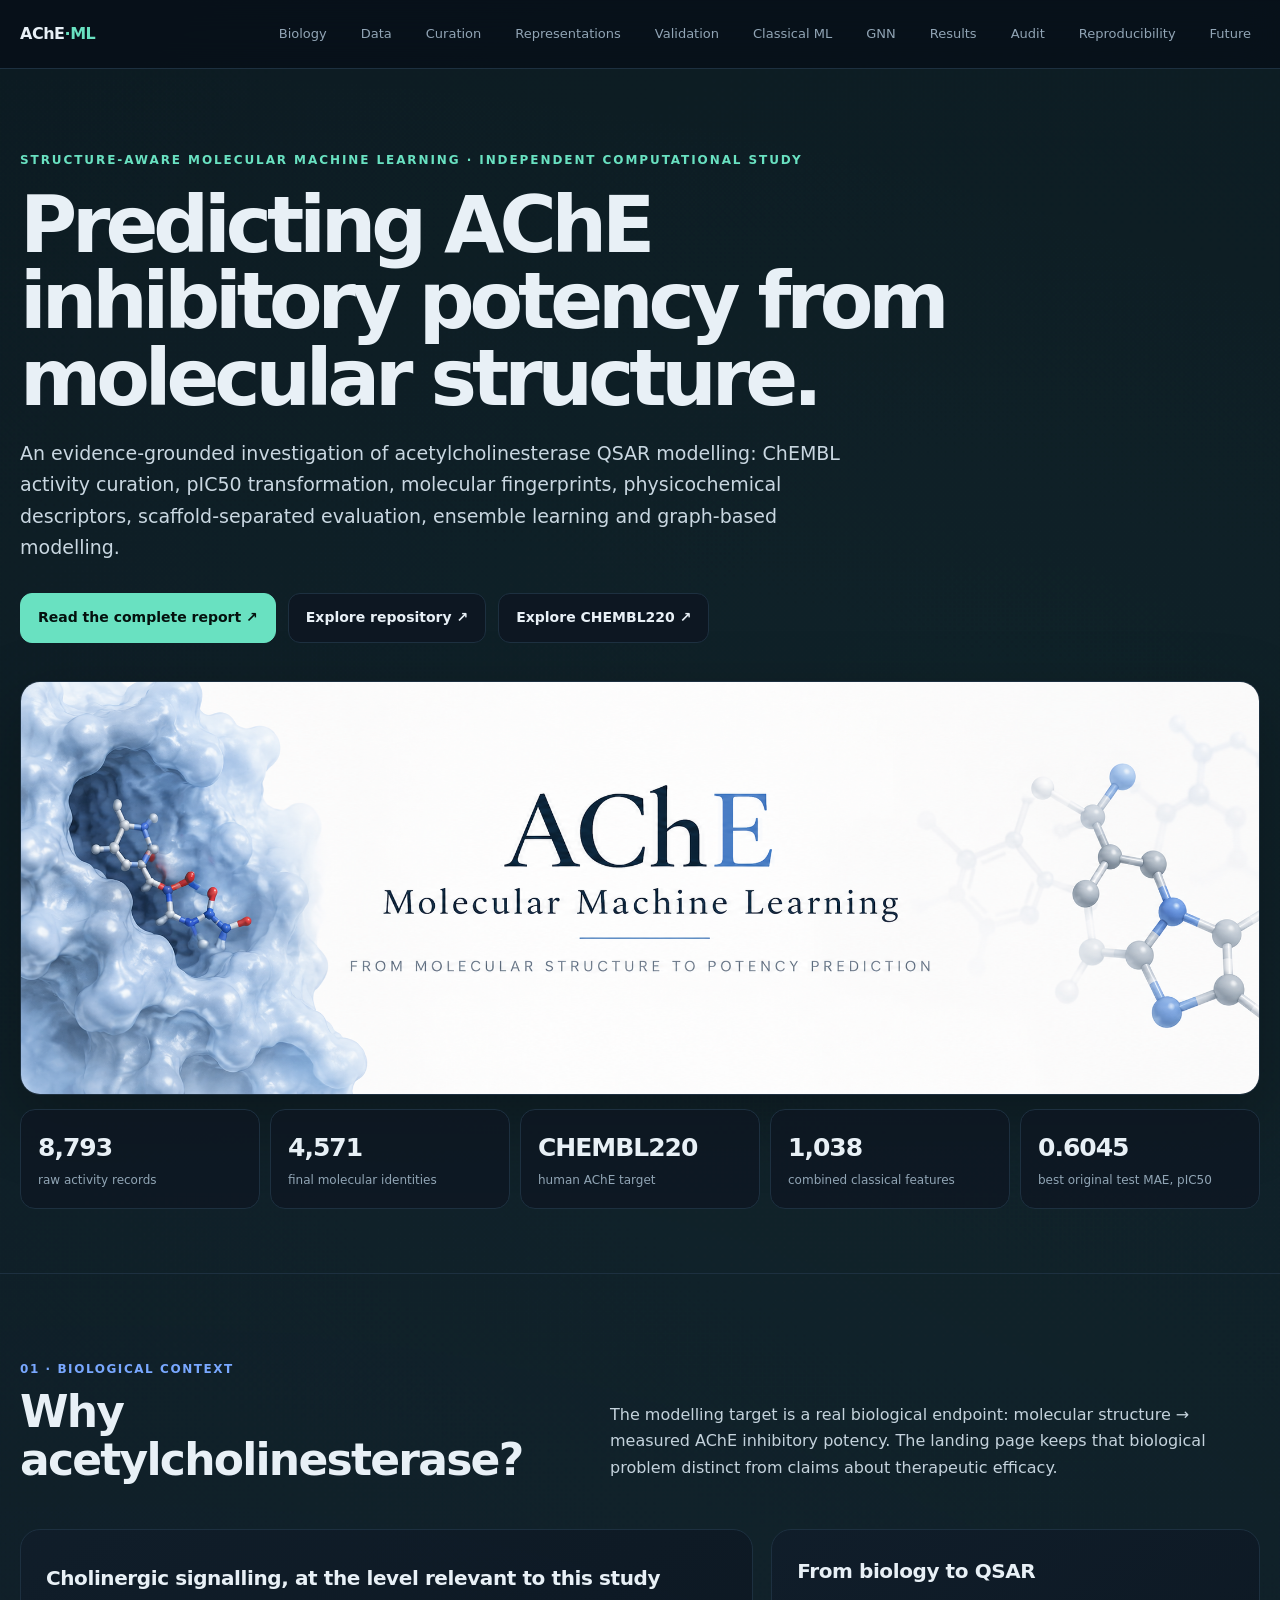
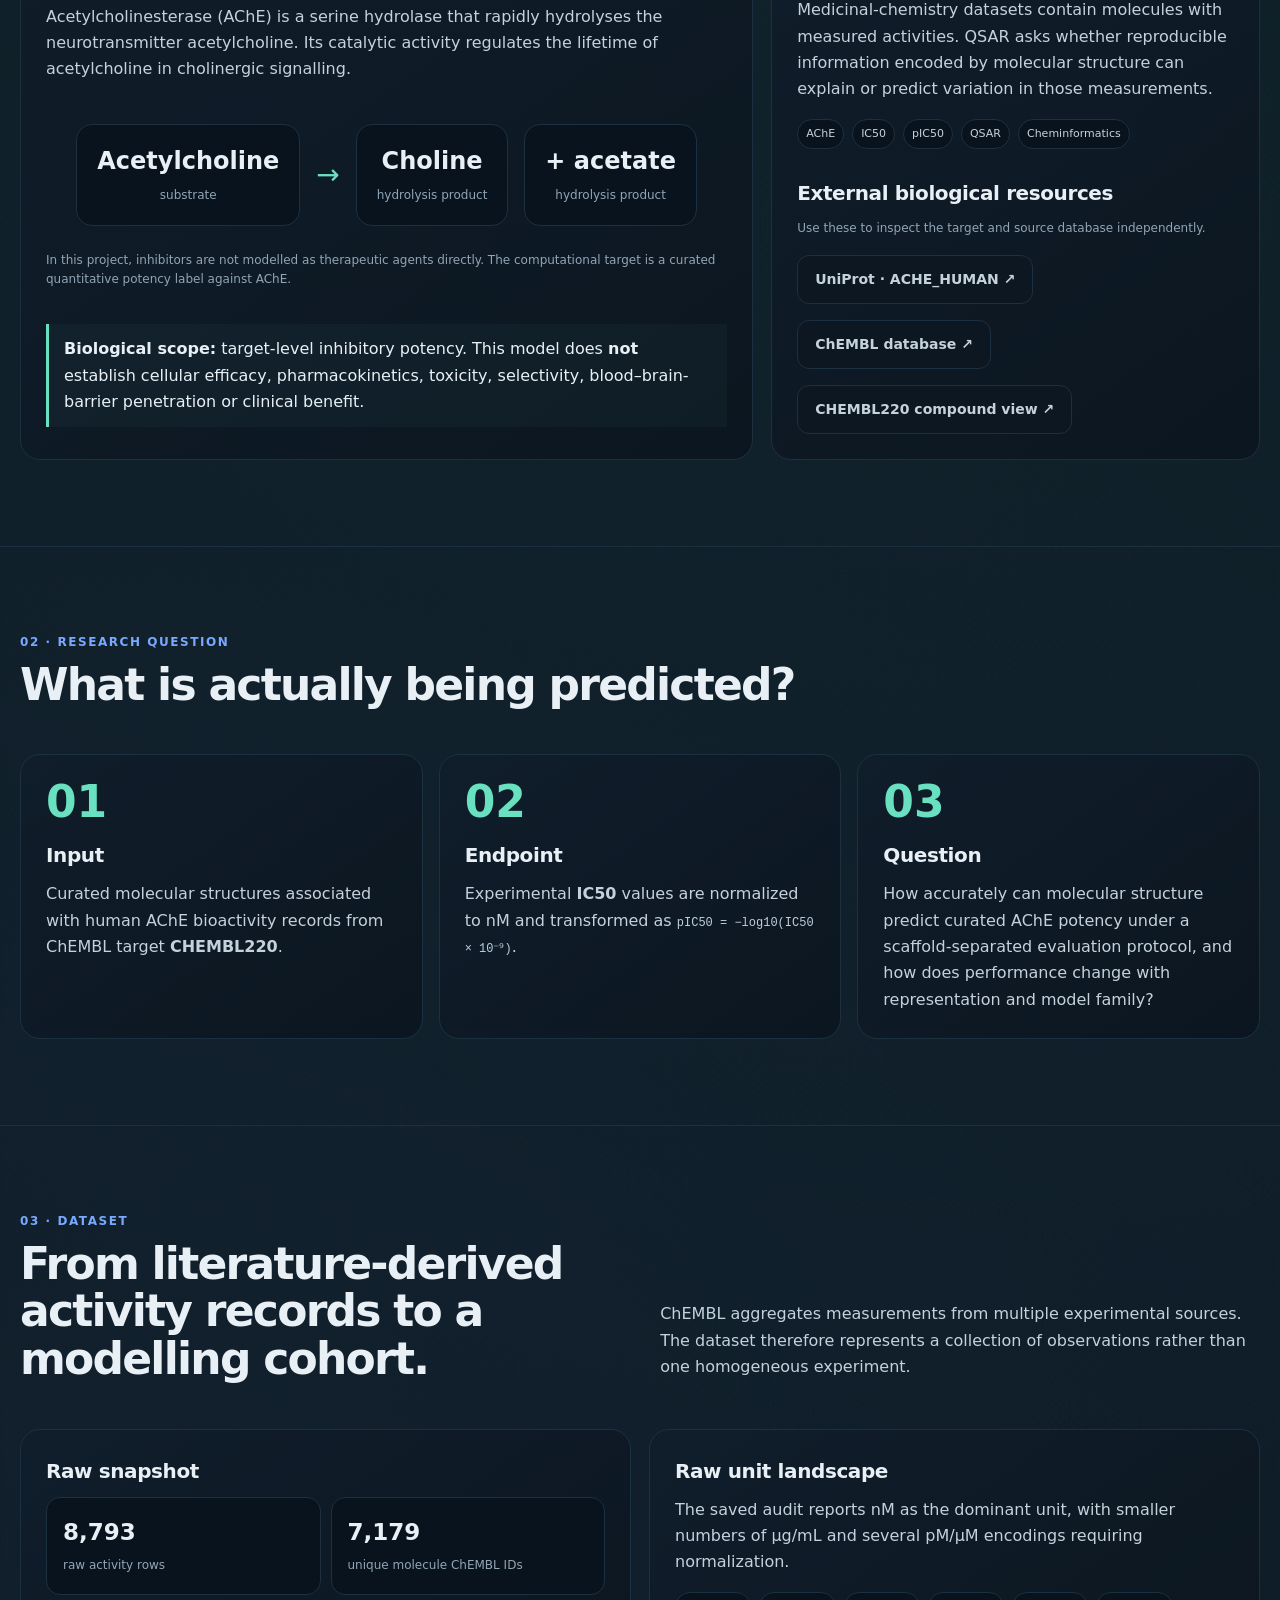
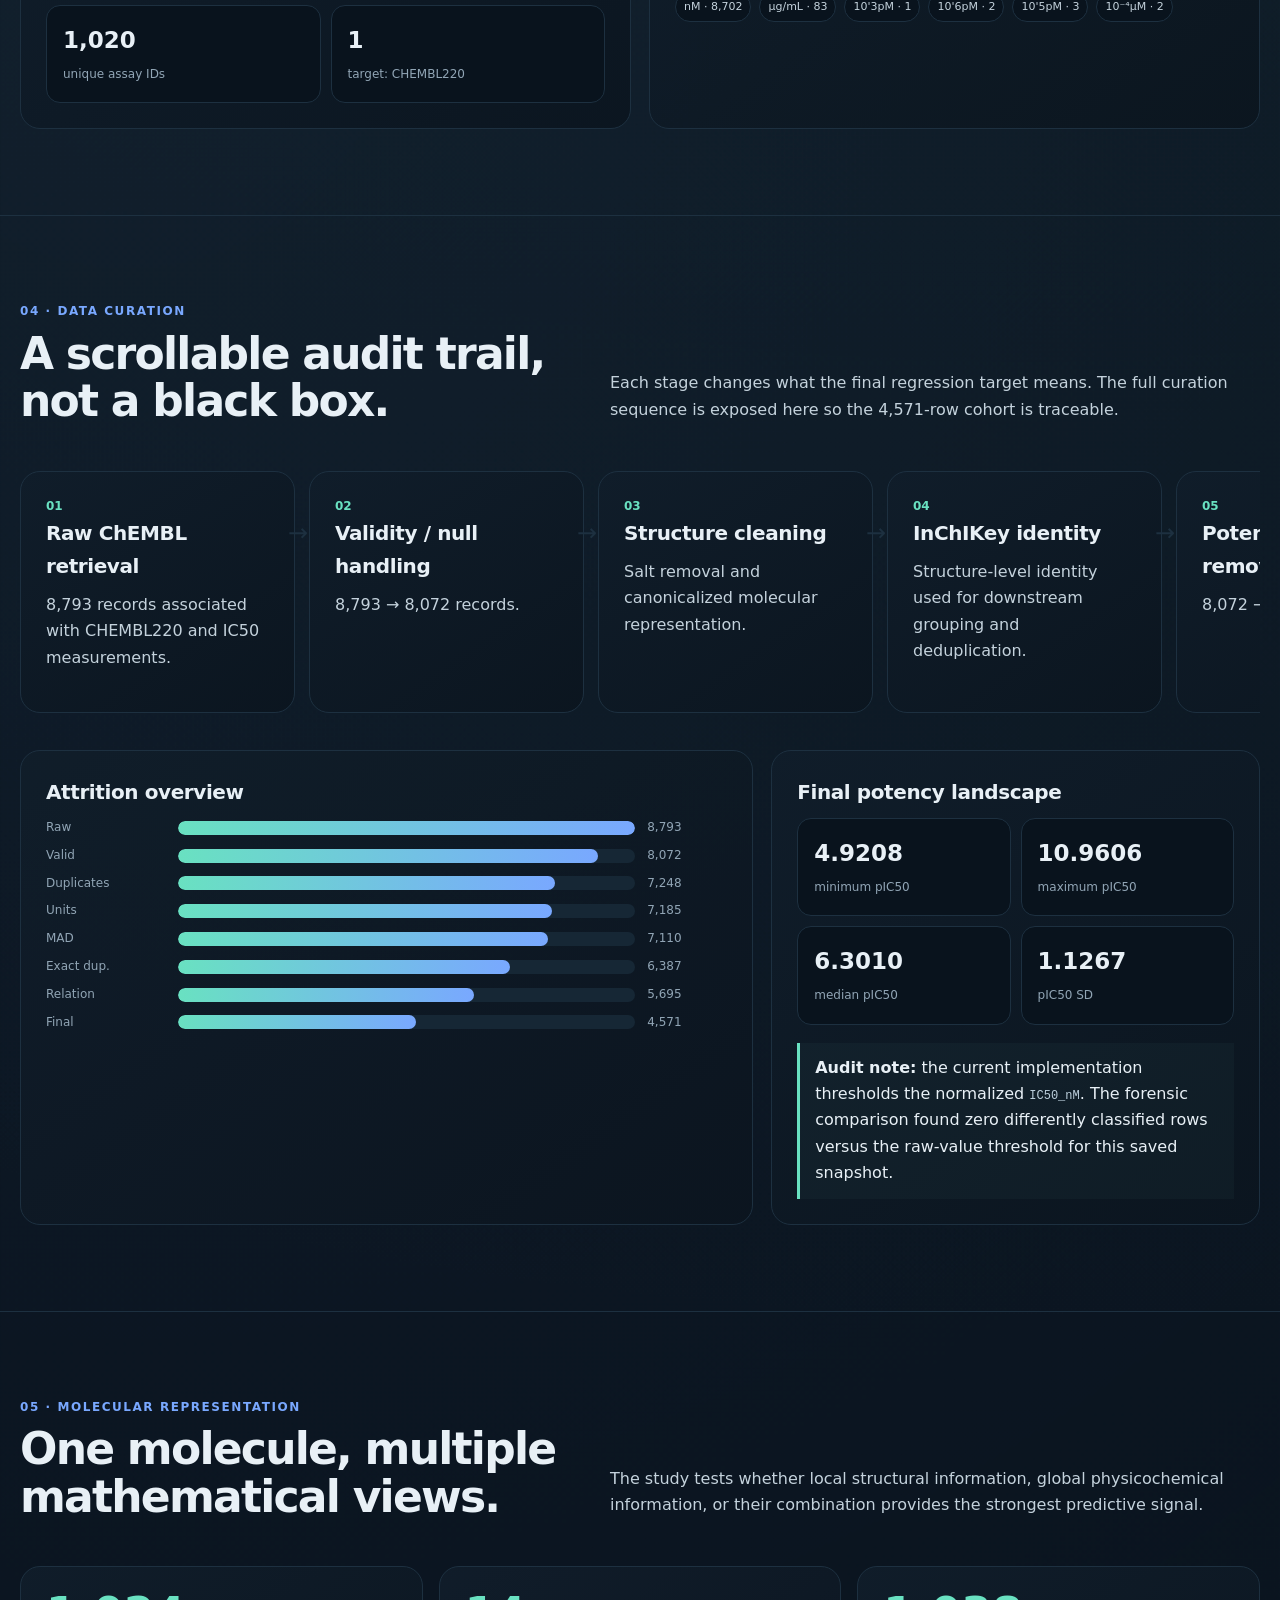
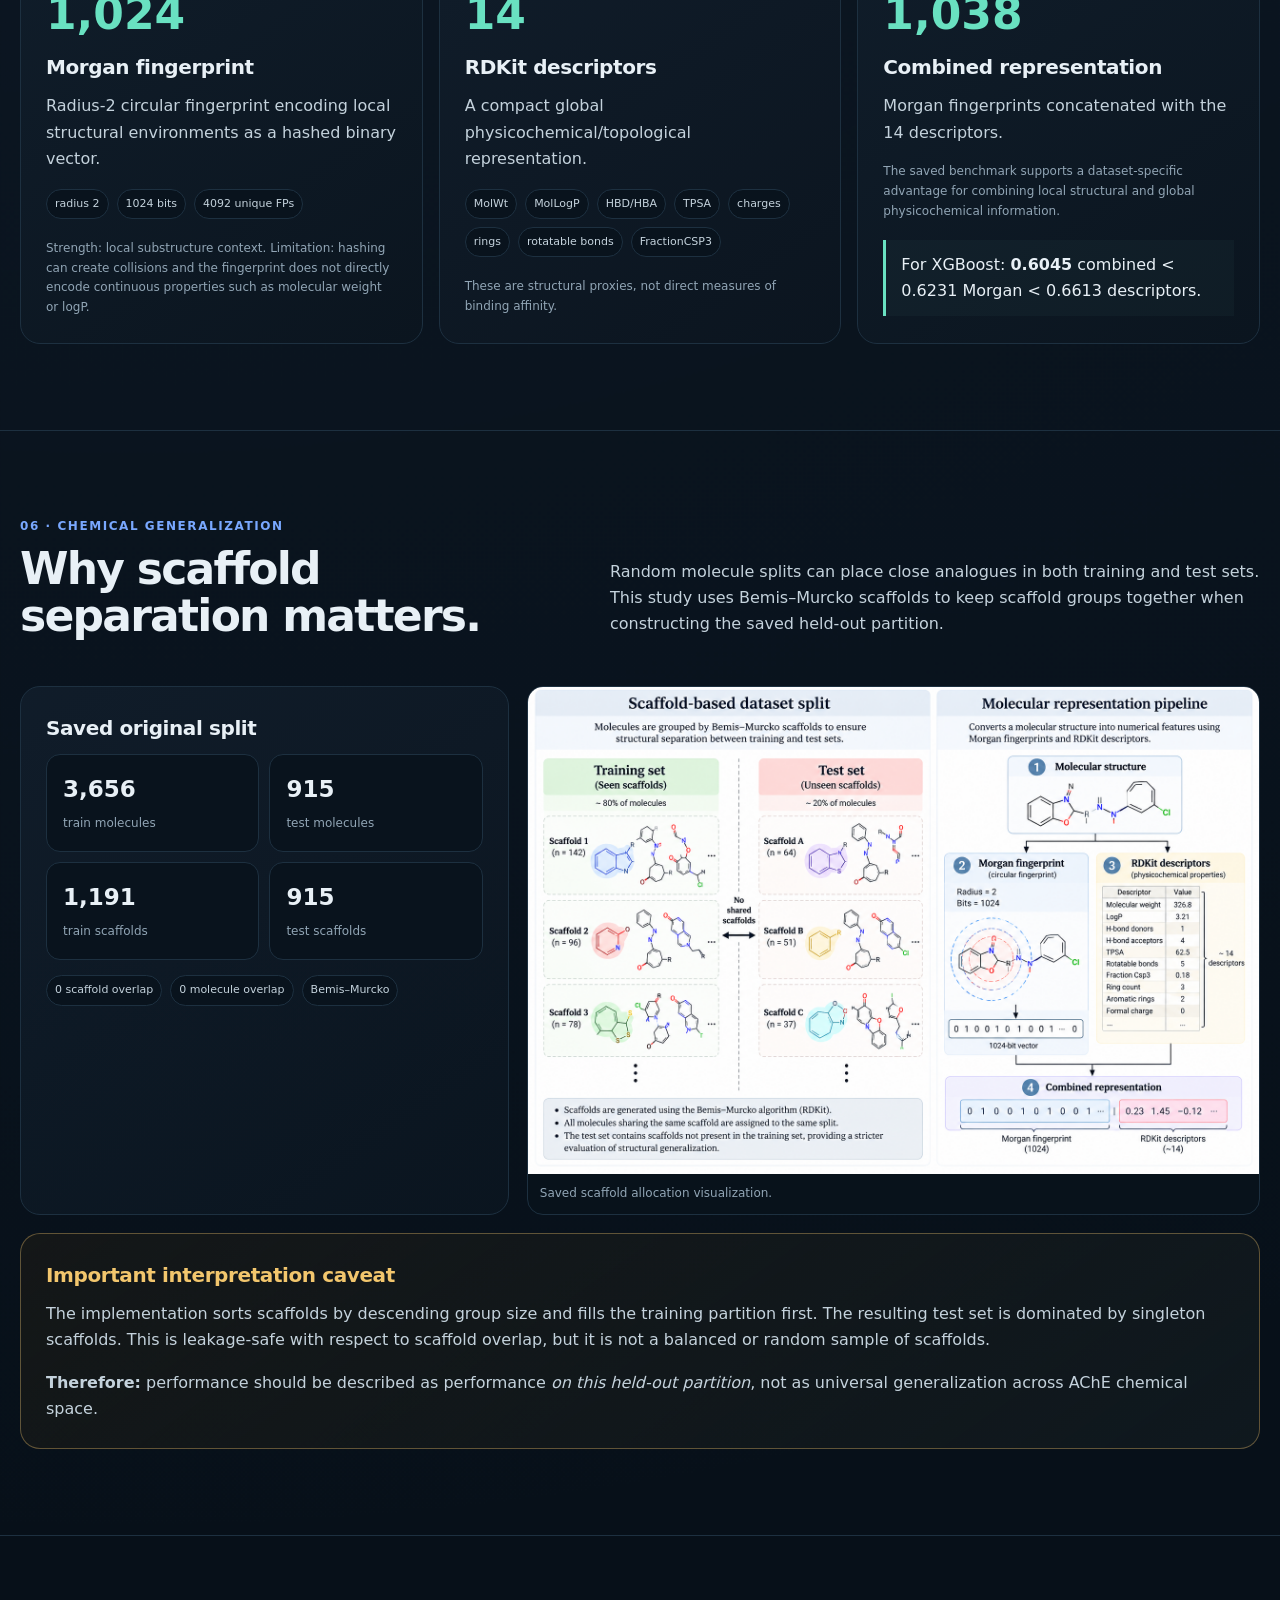
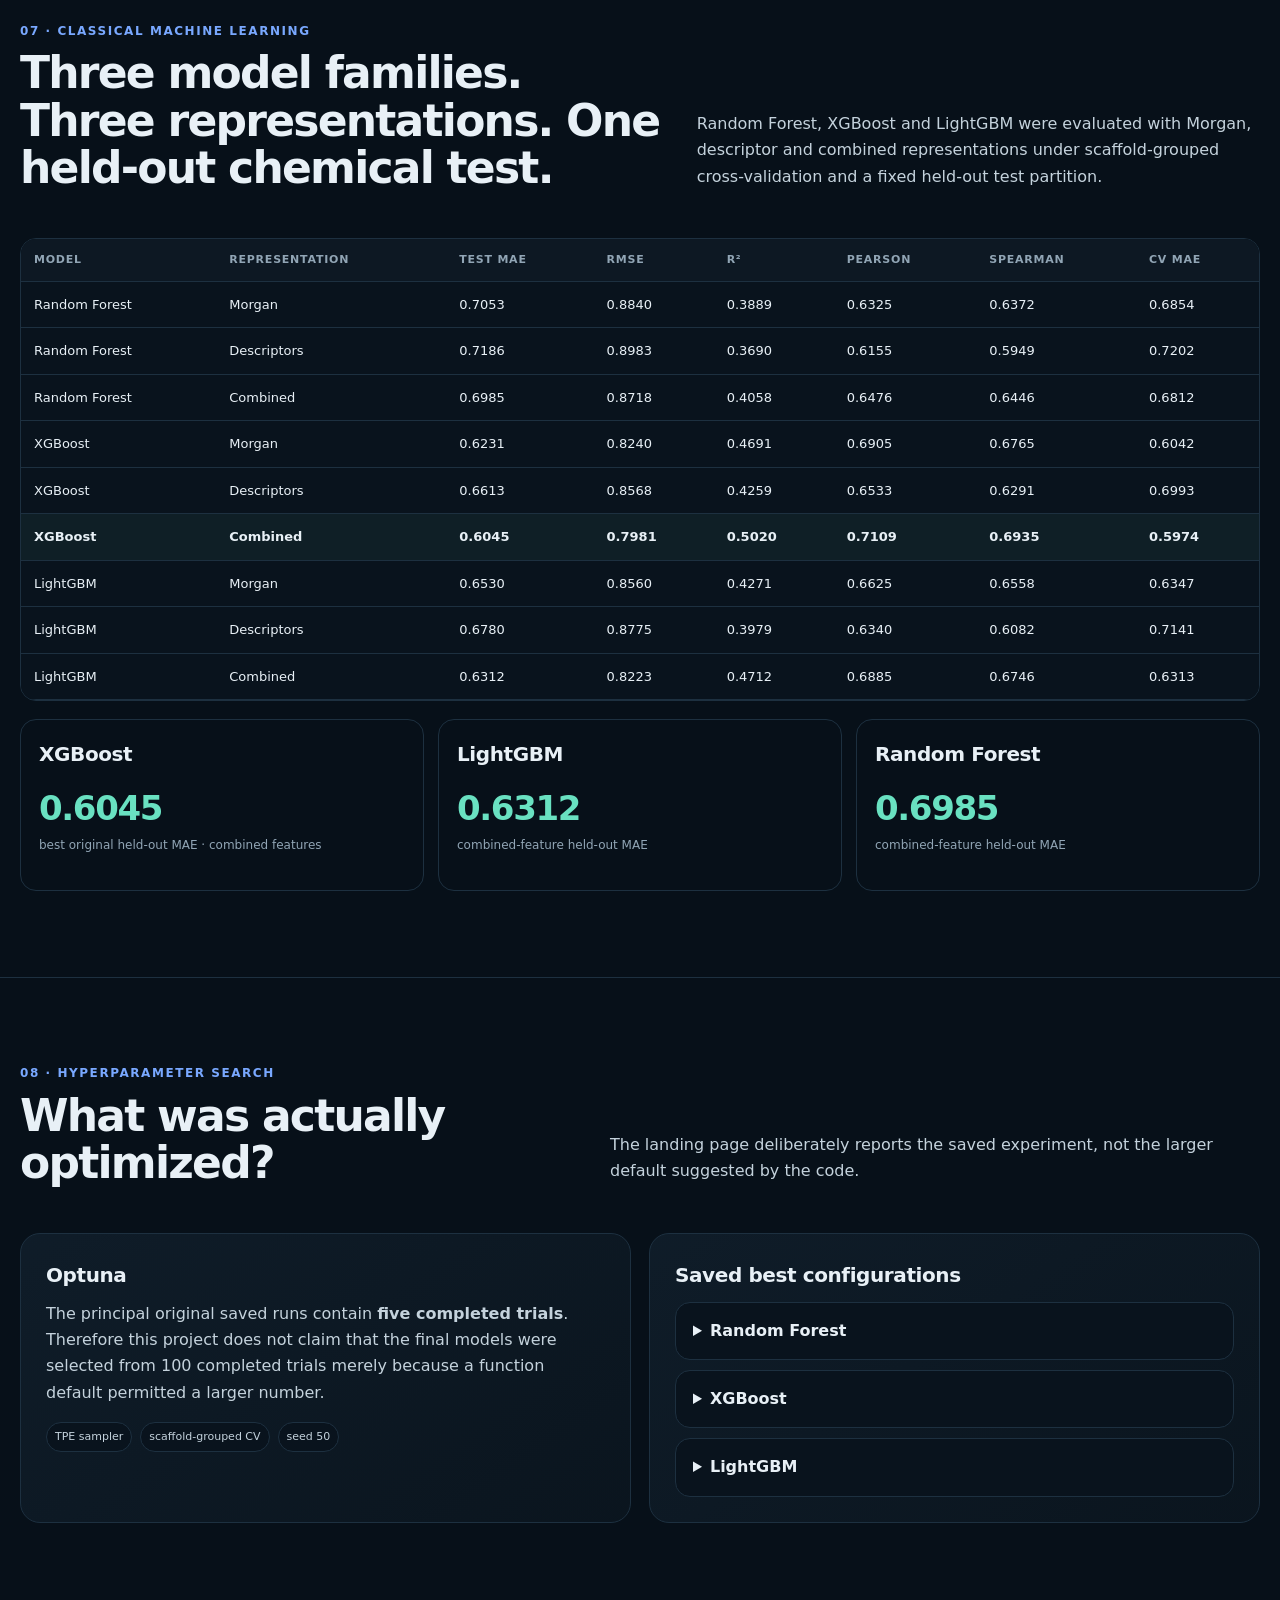
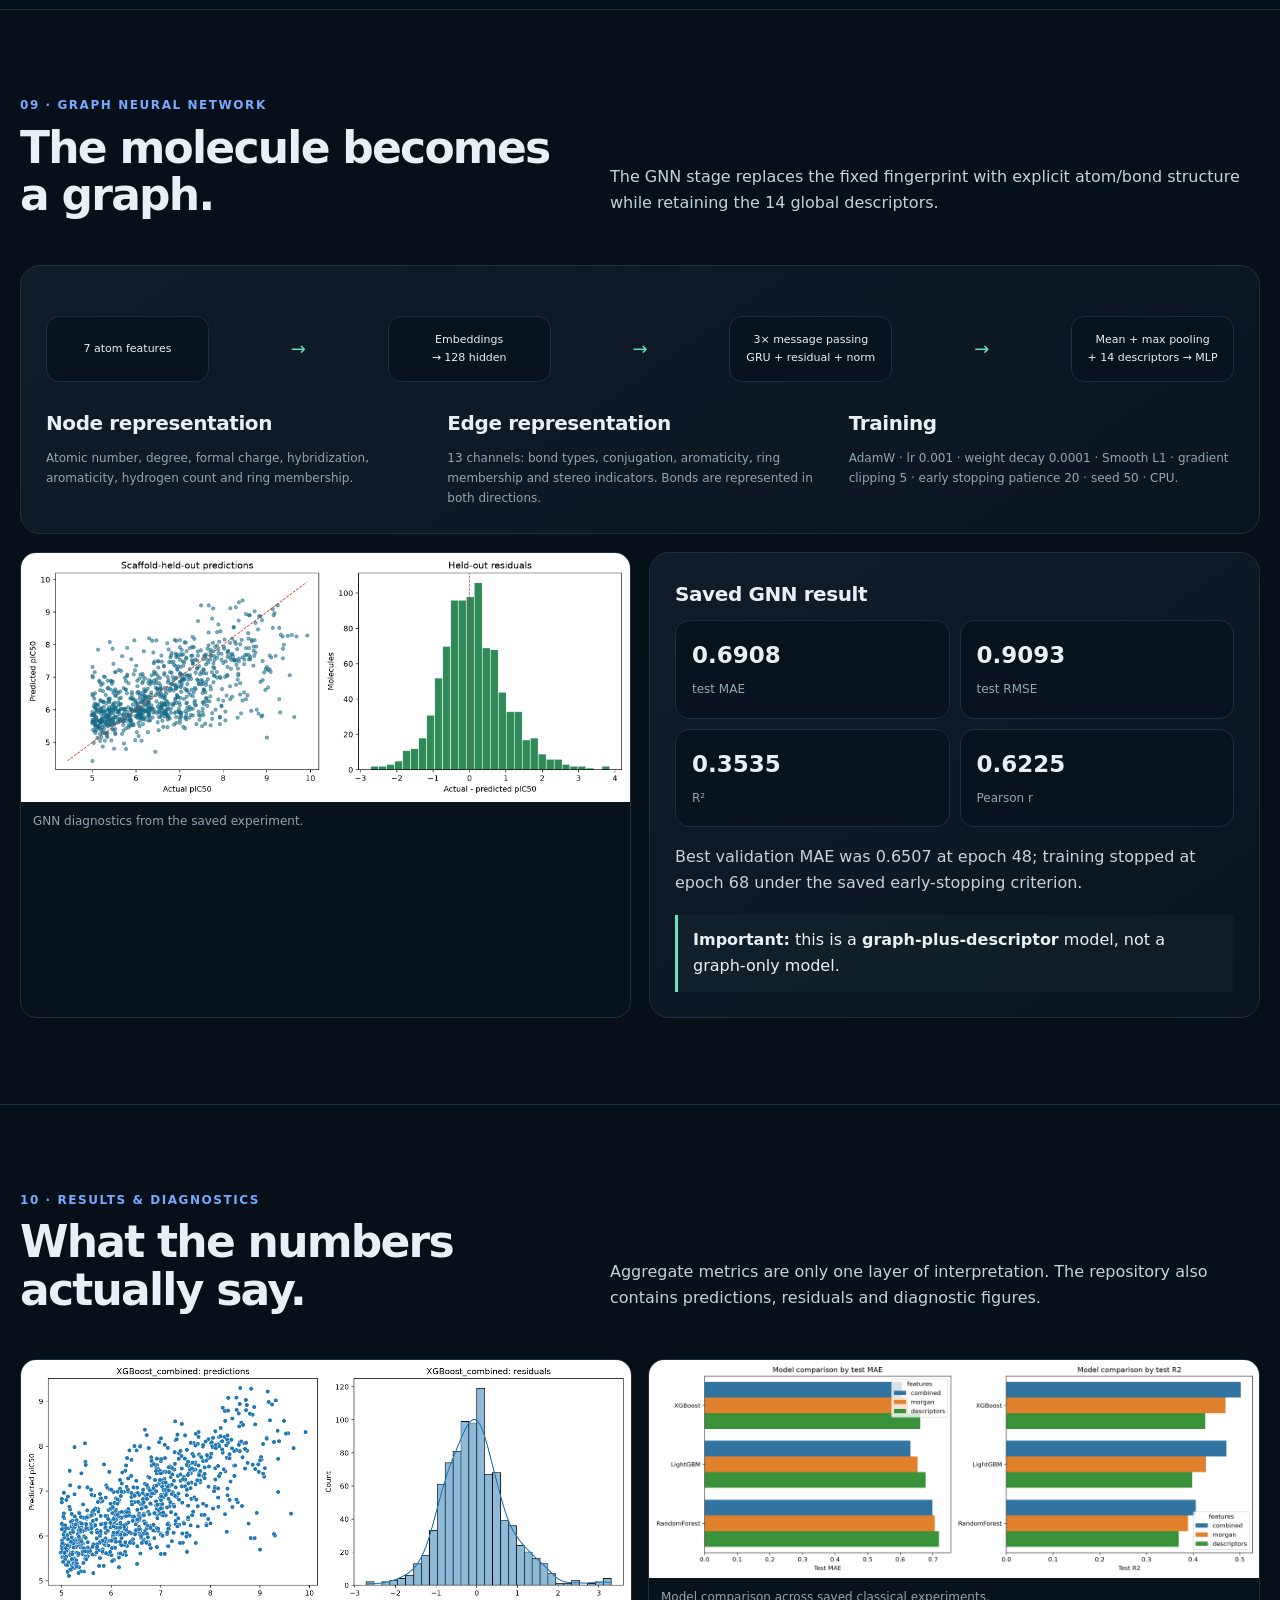
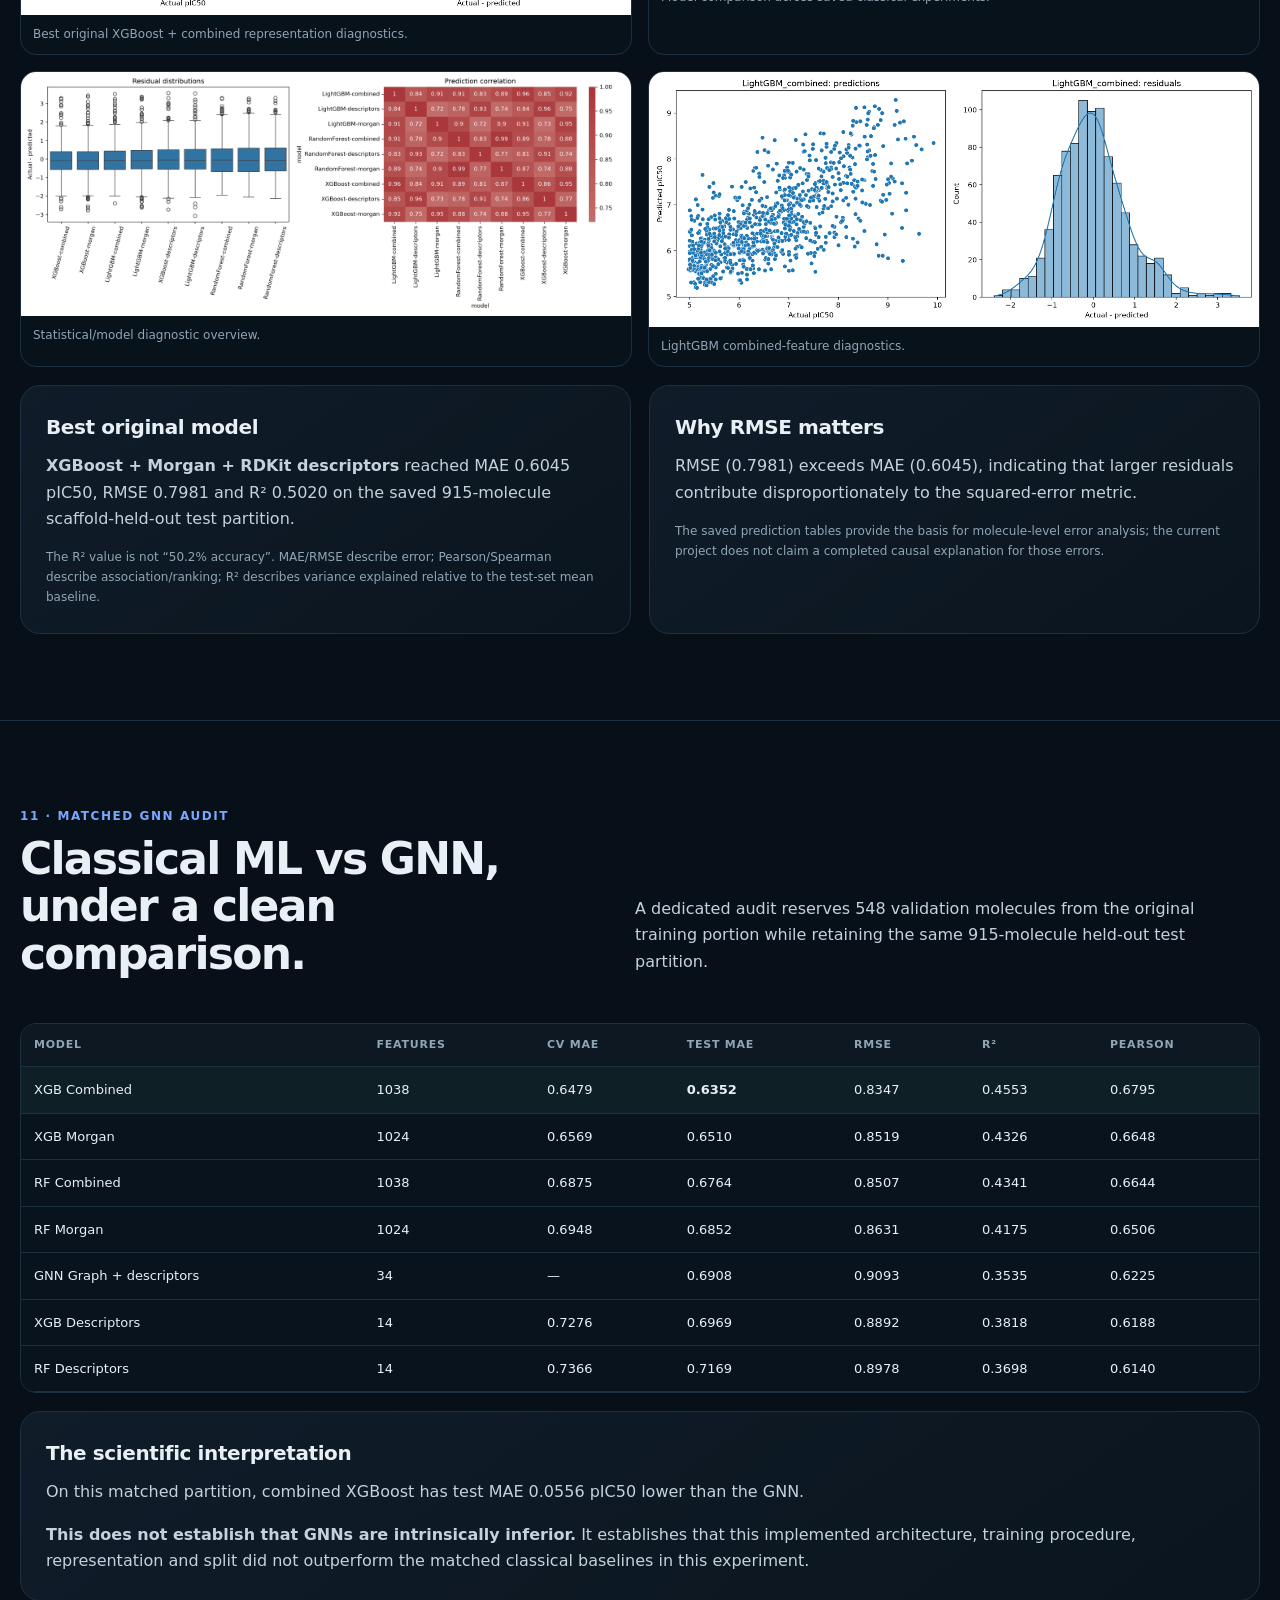
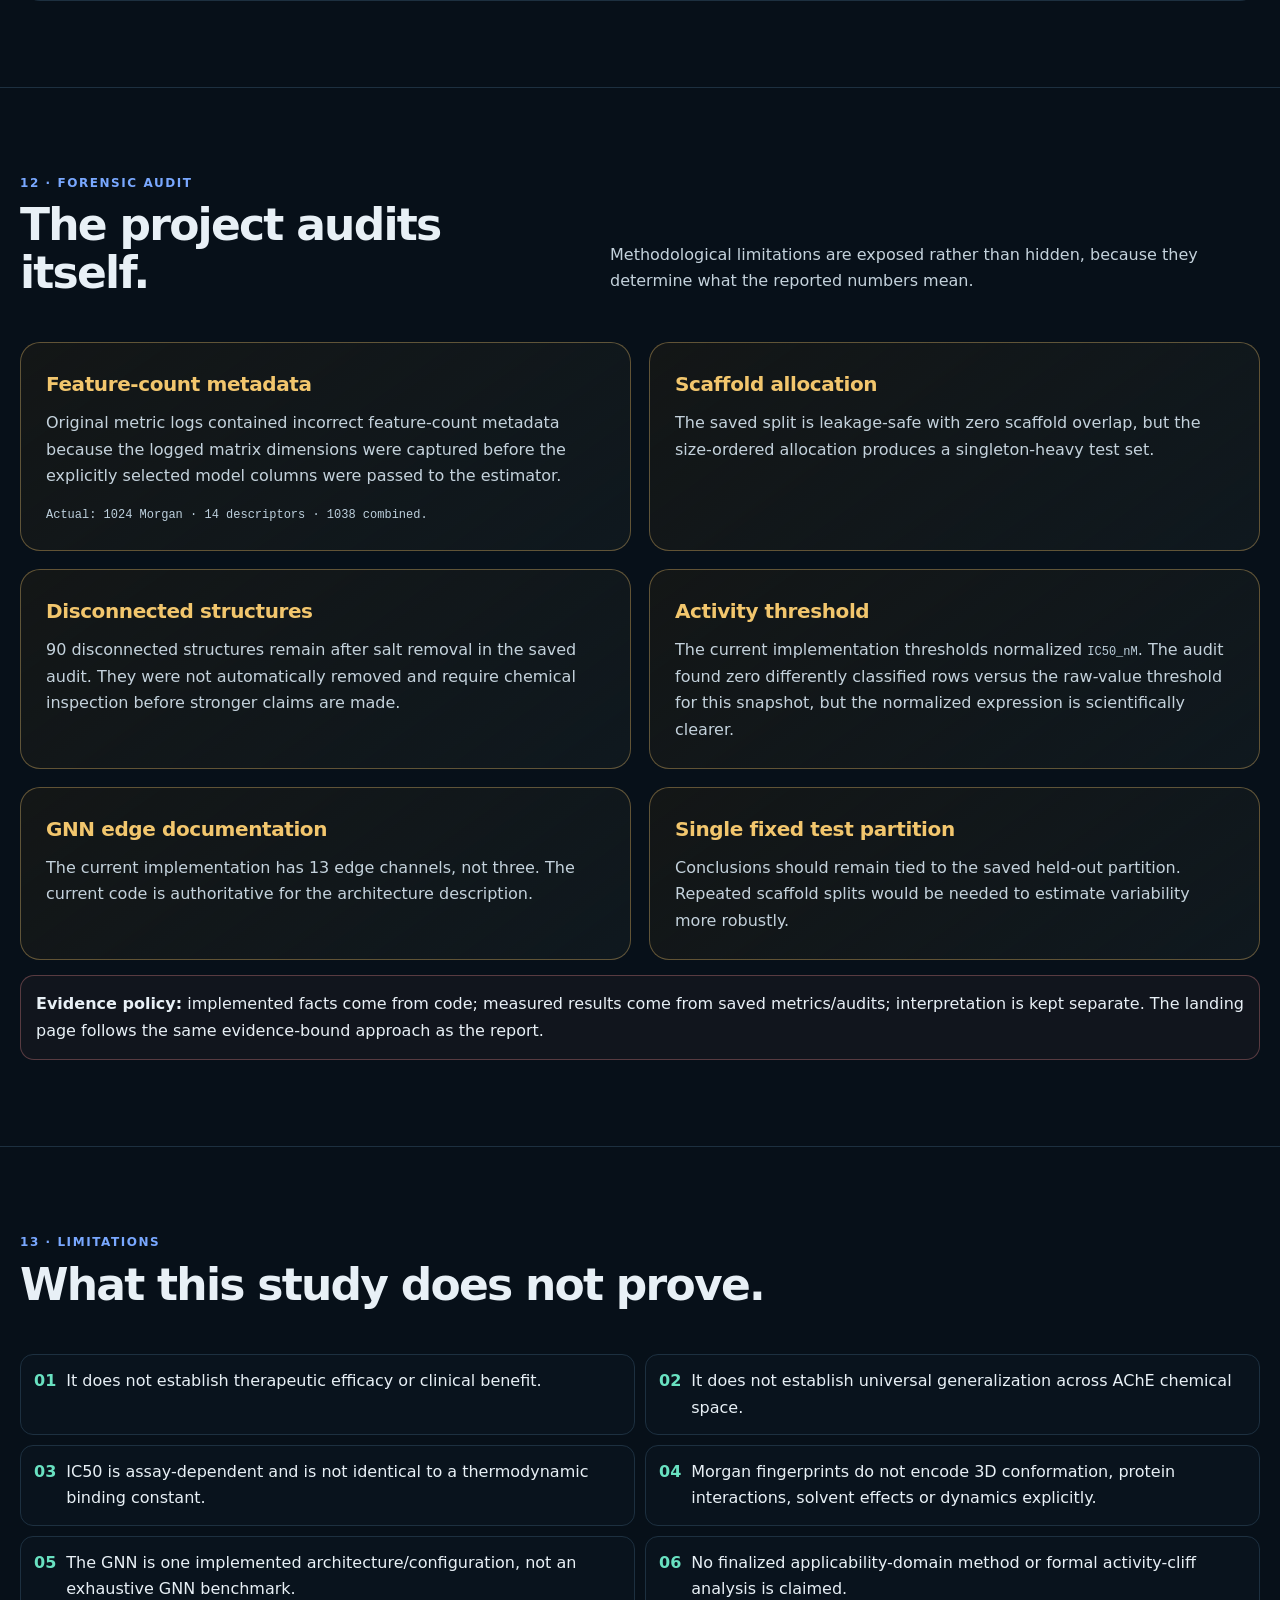
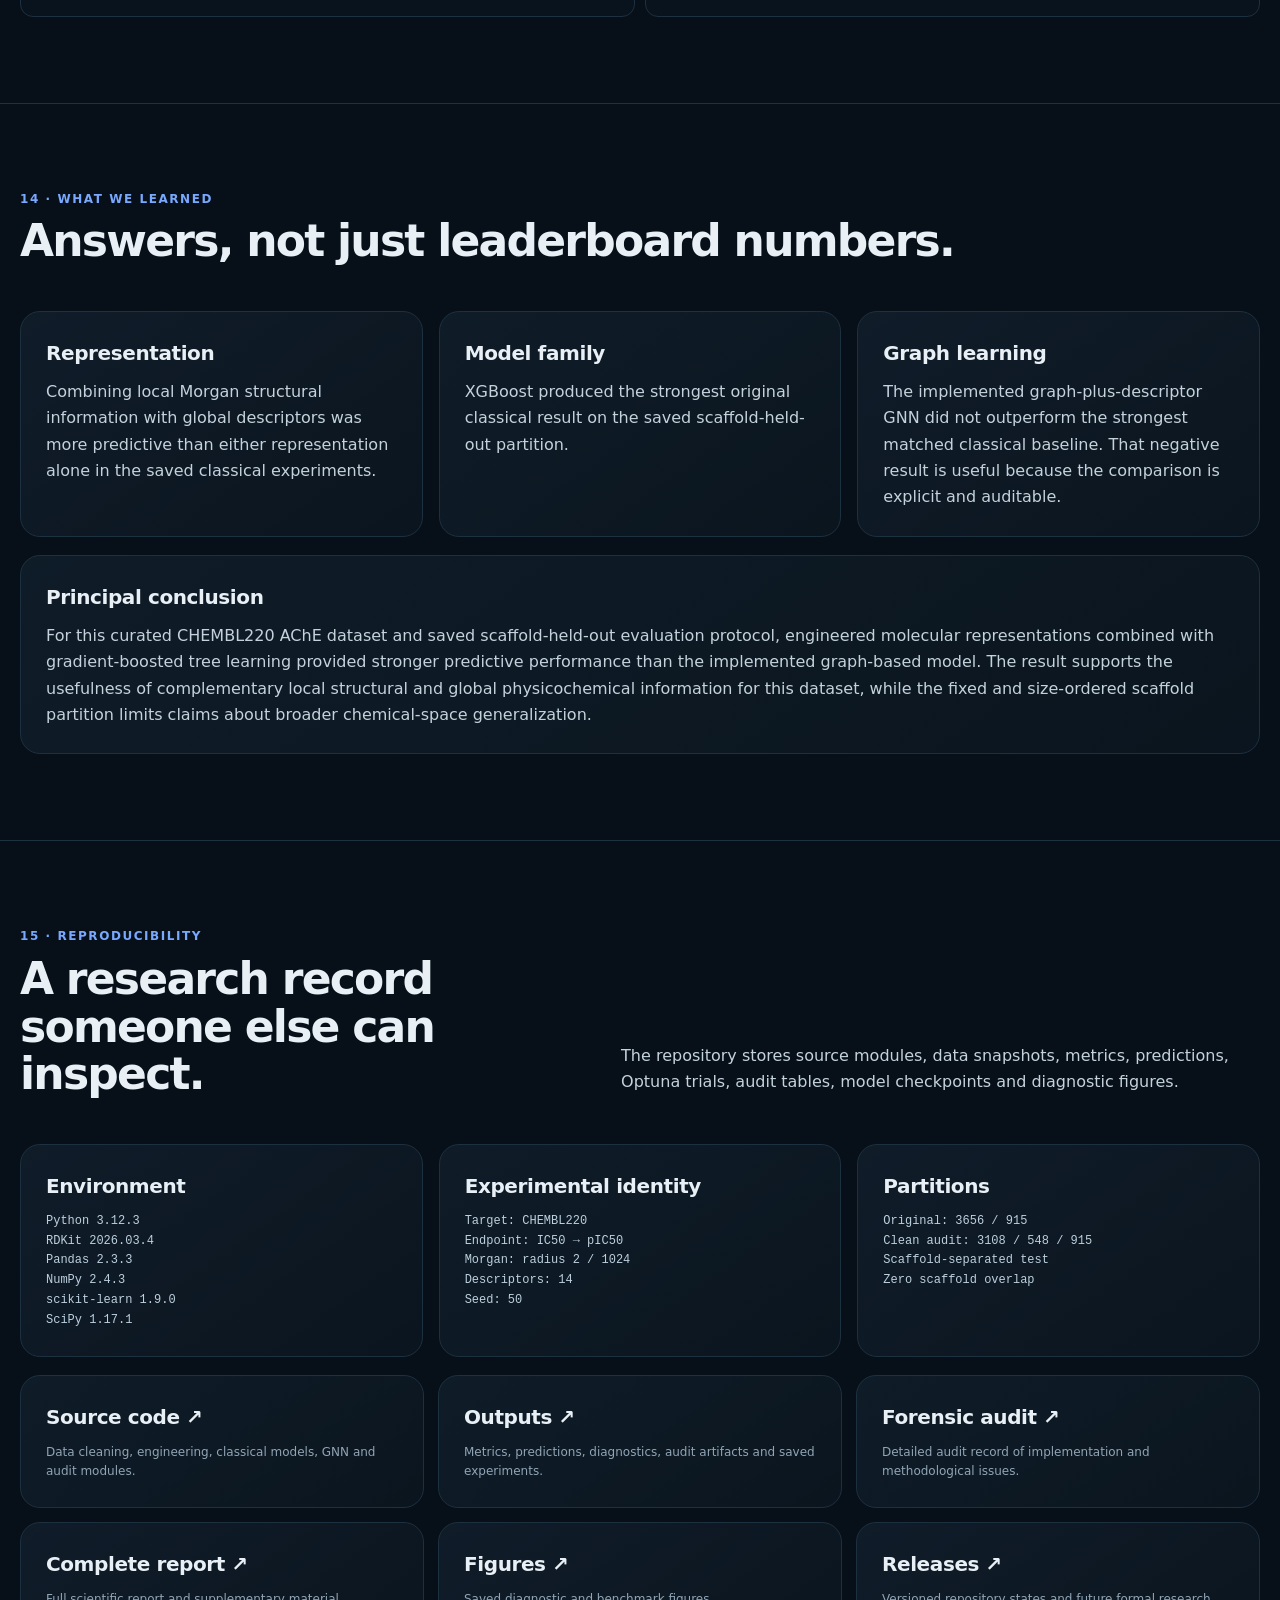
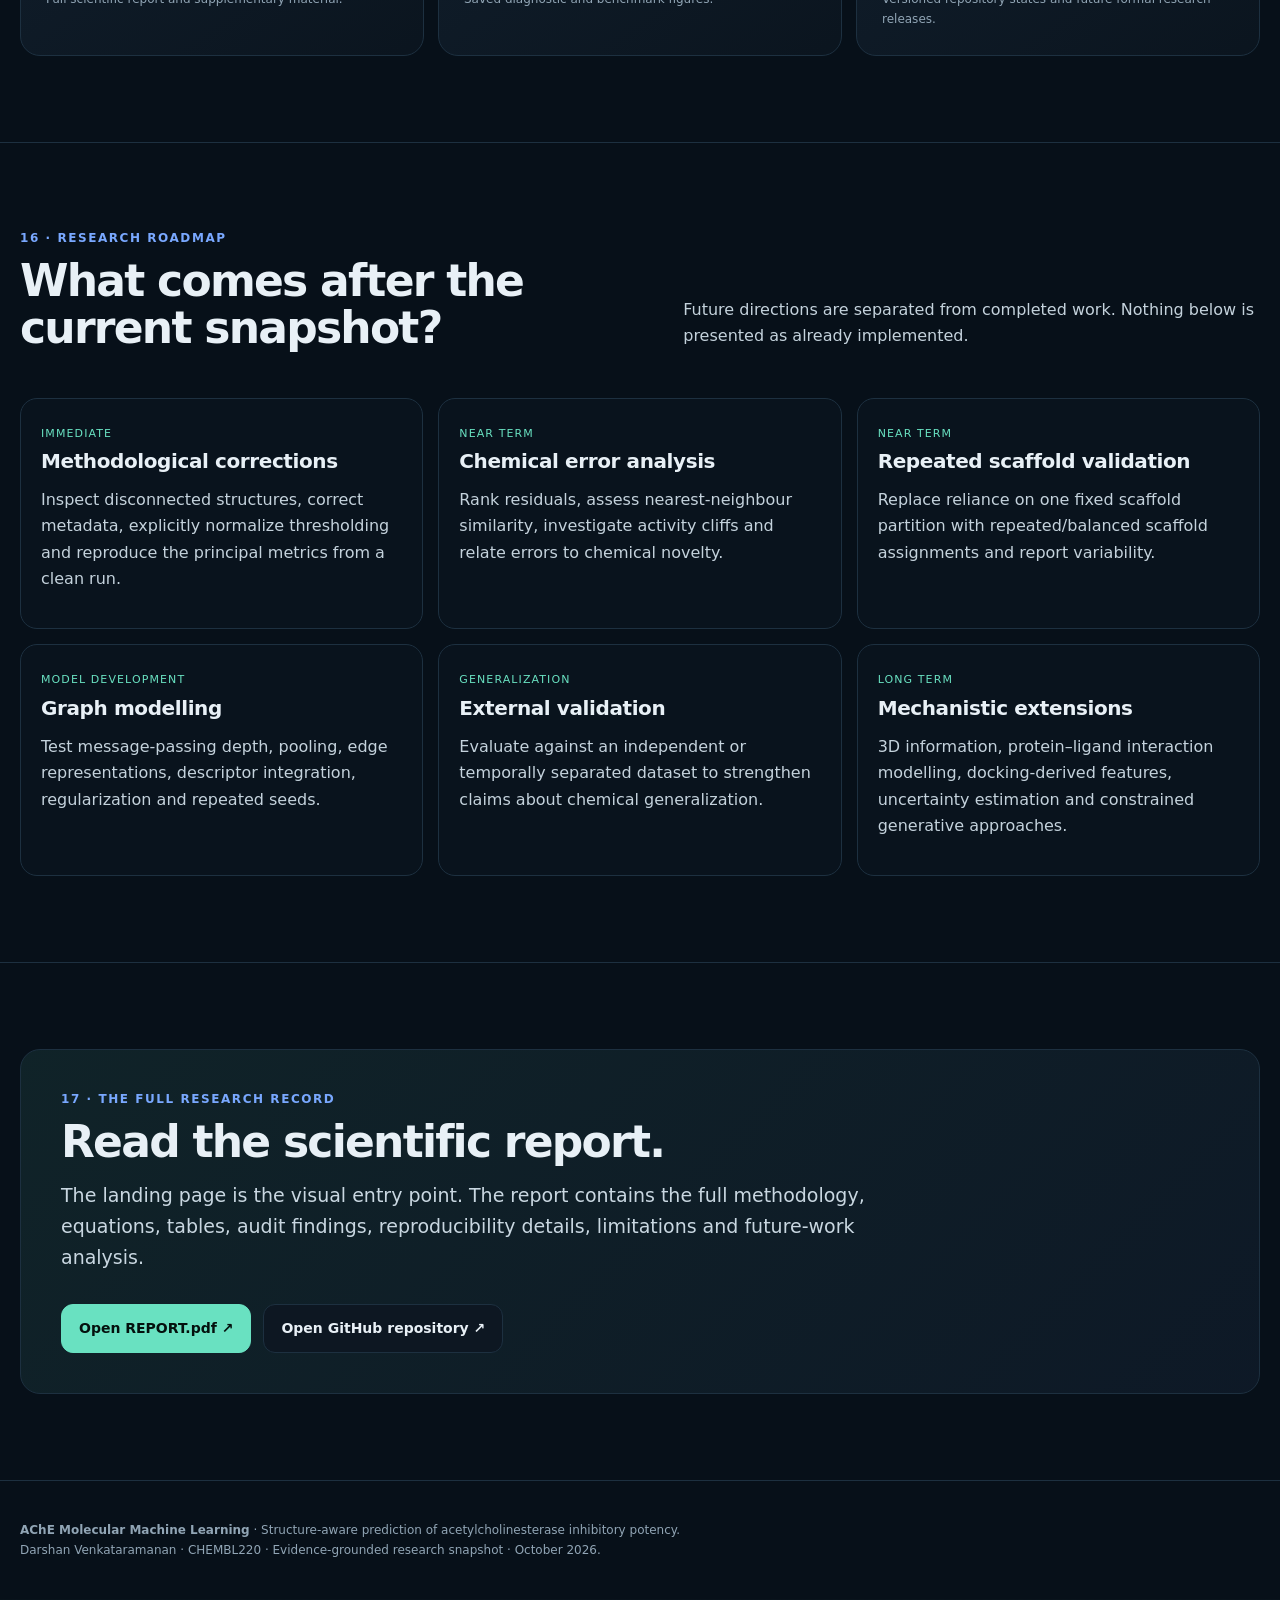
==== commit 82208f8e: "GITHUB PAGES : ADDED" ====
--- a/docs/index.html
+++ b/docs/index.html
@@ -2,162 +2,560 @@
 <html lang="en">
 <head>
 <meta charset="utf-8">
-<meta name="viewport" content="width=device-width, initial-scale=1">
-<title>AChE QSAR Modelling — Scientific Report</title>
-<meta name="description" content="Structure-aware molecular machine learning for acetylcholinesterase inhibitory potency prediction.">
-<link rel="preconnect" href="https://fonts.googleapis.com">
-<link rel="preconnect" href="https://fonts.gstatic.com" crossorigin>
-<link href="https://fonts.googleapis.com/css2?family=DM+Sans:wght@400;500;600;700&family=IBM+Plex+Mono:wght@400;500&display=swap" rel="stylesheet">
-<link rel="stylesheet" href="style.css">
+<meta name="viewport" content="width=device-width,initial-scale=1">
+<title>AChE Molecular Machine Learning — Structure-Aware Potency Prediction</title>
+<meta name="description" content="Evidence-grounded AChE QSAR research project: ChEMBL curation, molecular representations, scaffold-aware validation, ensemble learning and graph-based modelling.">
+<style>
+:root{
+  --bg:#071019;--panel:#0d1722;--panel2:#101d2a;--line:#1d3040;--text:#e8f0f6;
+  --muted:#91a5b5;--soft:#c4d2dc;--accent:#69e1c1;--accent2:#79a8ff;--warn:#f2c66d;
+  --danger:#ef8b8b;--max:1240px;--radius:20px;
+}
+*{box-sizing:border-box;scroll-behavior:smooth}
+html{background:var(--bg)}
+body{margin:0;background:
+ radial-gradient(circle at 80% 5%,rgba(105,225,193,.08),transparent 25%),
+ radial-gradient(circle at 10% 20%,rgba(121,168,255,.07),transparent 25%),
+ var(--bg);color:var(--text);font-family:Inter,ui-sans-serif,system-ui,-apple-system,BlinkMacSystemFont,"Segoe UI",sans-serif;line-height:1.65}
+a{color:inherit;text-decoration:none}
+img{max-width:100%;display:block}
+.container{width:min(var(--max),calc(100% - 40px));margin:auto}
+nav{position:sticky;top:0;z-index:50;background:rgba(7,16,25,.86);backdrop-filter:blur(18px);border-bottom:1px solid var(--line)}
+.navin{display:flex;align-items:center;justify-content:space-between;min-height:68px;gap:20px}
+.brand{font-weight:800;letter-spacing:-.03em;white-space:nowrap}
+.brand span{color:var(--accent)}
+.navlinks{display:flex;gap:16px;overflow:auto;white-space:nowrap;padding:6px 0}
+.navlinks a{font-size:13px;color:var(--muted);padding:7px 9px;border-radius:9px}
+.navlinks a:hover{background:var(--panel);color:var(--text)}
+.hero{padding:82px 0 64px;border-bottom:1px solid var(--line)}
+.eyebrow{font-size:12px;text-transform:uppercase;letter-spacing:.16em;color:var(--accent);font-weight:800}
+h1{font-size:clamp(42px,7vw,78px);line-height:.98;letter-spacing:-.065em;margin:16px 0 22px;max-width:1000px}
+h2{font-size:clamp(28px,4vw,44px);line-height:1.08;letter-spacing:-.04em;margin:0 0 14px}
+h3{margin:0 0 9px;font-size:20px;letter-spacing:-.02em}
+p{color:var(--soft);margin:0 0 16px}
+.lead{font-size:19px;max-width:850px;color:#c9d7e1}
+.hero-actions{display:flex;flex-wrap:wrap;gap:12px;margin:30px 0 38px}
+.btn{display:inline-flex;align-items:center;justify-content:center;border:1px solid var(--line);background:var(--panel);padding:12px 17px;border-radius:12px;font-weight:750;font-size:14px}
+.btn.primary{background:var(--accent);color:#04110e;border-color:var(--accent)}
+.btn:hover{transform:translateY(-1px)}
+.hero-img{border:1px solid var(--line);border-radius:20px;overflow:hidden;background:#08121b;box-shadow:0 24px 70px rgba(0,0,0,.28)}
+.hero-img img{width:100%;max-height:430px;object-fit:cover;object-position:center}
+.metrics{display:grid;grid-template-columns:repeat(5,1fr);gap:10px;margin-top:14px}
+.metric{background:rgba(13,23,34,.78);border:1px solid var(--line);border-radius:15px;padding:17px}
+.metric strong{display:block;font-size:25px;letter-spacing:-.04em}
+.metric span{display:block;color:var(--muted);font-size:12px;margin-top:3px}
+section{padding:86px 0;border-bottom:1px solid var(--line)}
+.sectionhead{display:flex;justify-content:space-between;gap:35px;align-items:end;margin-bottom:32px}
+.sectionhead p{max-width:650px}
+.kicker{font-size:12px;color:var(--accent2);font-weight:800;text-transform:uppercase;letter-spacing:.13em;margin-bottom:8px}
+.grid2{display:grid;grid-template-columns:1fr 1fr;gap:18px}
+.grid3{display:grid;grid-template-columns:repeat(3,1fr);gap:16px}
+.card{background:linear-gradient(145deg,rgba(16,29,42,.94),rgba(11,21,31,.94));border:1px solid var(--line);border-radius:var(--radius);padding:25px}
+.card p:last-child{margin-bottom:0}
+.card small,.small{color:var(--muted);font-size:12px}
+.bio{display:grid;grid-template-columns:1.2fr .8fr;gap:18px}
+.bio-reaction{min-height:280px;display:flex;flex-direction:column;justify-content:center}
+.reaction{display:flex;align-items:center;justify-content:center;gap:16px;flex-wrap:wrap;margin:25px 0}
+.mol{border:1px solid var(--line);border-radius:16px;padding:17px 20px;background:#09131d;text-align:center;min-width:150px}
+.mol b{display:block;font-size:24px}
+.arrow{font-size:28px;color:var(--accent)}
+.tagrow{display:flex;gap:8px;flex-wrap:wrap;margin-top:15px}
+.tag{font-size:11px;border:1px solid var(--line);padding:5px 8px;border-radius:99px;color:var(--soft);background:#09131d}
+.sourcebox{border-left:3px solid var(--accent);padding:12px 15px;background:rgba(105,225,193,.035);margin-top:18px}
+.hscroll{overflow-x:auto;padding-bottom:12px;scroll-snap-type:x mandatory}
+.htrack{display:flex;gap:14px;width:max-content}
+.step{width:275px;min-height:205px;scroll-snap-align:start;position:relative}
+.step .num{color:var(--accent);font-size:12px;font-weight:900}
+.step .arrowline{position:absolute;right:-14px;top:42px;color:var(--line);font-size:24px}
+.step:last-child .arrowline{display:none}
+.pipeline-note{margin-top:15px;color:var(--muted);font-size:13px}
+.attrition{display:grid;grid-template-columns:1.2fr .8fr;gap:18px}
+.funnel{display:flex;flex-direction:column;gap:8px}
+.funnelrow{display:grid;grid-template-columns:120px 1fr 80px;gap:12px;align-items:center}
+.bar{height:14px;background:#162735;border-radius:99px;overflow:hidden}
+.bar i{display:block;height:100%;background:linear-gradient(90deg,var(--accent),var(--accent2));border-radius:99px}
+.funnelrow span{font-size:12px;color:var(--muted)}
+.codeish{font-family:"SFMono-Regular",Consolas,monospace;font-size:12px;color:#bdd0dd}
+.rep-card{min-height:300px}
+.rep-number{font-size:44px;line-height:1;color:var(--accent);font-weight:900;margin-bottom:15px}
+.figure{border:1px solid var(--line);border-radius:16px;overflow:hidden;background:#08121b}
+.figure img{width:100%;height:auto}
+.caption{font-size:12px;color:var(--muted);padding:10px 12px}
+.split{display:grid;grid-template-columns:.8fr 1.2fr;gap:18px}
+.splitstats{display:grid;grid-template-columns:repeat(2,1fr);gap:10px}
+.statbox{border:1px solid var(--line);border-radius:14px;padding:16px;background:#09131d}
+.statbox strong{font-size:23px;display:block}
+.tablewrap{overflow:auto;border:1px solid var(--line);border-radius:16px}
+table{border-collapse:collapse;width:100%;min-width:760px;background:#09131d}
+th,td{text-align:left;padding:12px 13px;border-bottom:1px solid var(--line);font-size:13px}
+th{color:var(--muted);font-size:11px;text-transform:uppercase;letter-spacing:.07em;background:#0d1823;position:sticky;top:0}
+tr.best td{background:rgba(105,225,193,.055)}
+.modelgrid{display:grid;grid-template-columns:repeat(3,1fr);gap:14px;margin-top:18px}
+.model{border:1px solid var(--line);border-radius:16px;padding:18px}
+.model .score{font-size:34px;font-weight:900;letter-spacing:-.04em;color:var(--accent)}
+.arch{display:grid;grid-template-columns:repeat(7,1fr);gap:8px;align-items:stretch;margin:25px 0}
+.arch div{border:1px solid var(--line);border-radius:13px;background:#09131d;padding:14px 8px;text-align:center;font-size:11px;display:flex;align-items:center;justify-content:center}
+.arch .arrow{border:0;background:none;padding:0;font-size:18px}
+.audit{border-color:rgba(242,198,109,.35);background:linear-gradient(145deg,rgba(44,35,18,.34),rgba(16,25,31,.94))}
+.audit h3{color:var(--warn)}
+.alert{border:1px solid rgba(239,139,139,.32);background:rgba(239,139,139,.045);border-radius:14px;padding:15px;margin-top:15px}
+.checks{display:grid;grid-template-columns:repeat(2,1fr);gap:10px}
+.check{display:flex;gap:10px;border:1px solid var(--line);border-radius:13px;padding:13px;background:#09131d}
+.check b{color:var(--accent)}
+.gallery{display:grid;grid-template-columns:repeat(2,1fr);gap:16px}
+details{border:1px solid var(--line);border-radius:15px;background:#09131d;margin-top:10px}
+summary{cursor:pointer;padding:15px 17px;font-weight:750}
+details .inside{padding:0 17px 17px}
+.roadmap{display:grid;grid-template-columns:repeat(3,1fr);gap:15px}
+.road{border:1px solid var(--line);border-radius:17px;padding:20px;background:#09131d}
+.road span{font-size:11px;text-transform:uppercase;letter-spacing:.1em;color:var(--accent)}
+.repo{display:grid;grid-template-columns:1fr 1fr 1fr;gap:14px}
+footer{padding:40px 0;color:var(--muted);font-size:12px}
+@media(max-width:900px){
+ .metrics{grid-template-columns:repeat(2,1fr)} .grid3,.modelgrid,.roadmap,.repo{grid-template-columns:1fr}
+ .grid2,.bio,.attrition,.split{grid-template-columns:1fr}.gallery{grid-template-columns:1fr}
+ .sectionhead{display:block}.arch{grid-template-columns:1fr 28px 1fr}
+ .arch div:nth-child(even){background:none;border:0}
+}
+@media(max-width:560px){
+ .container{width:min(var(--max),calc(100% - 24px))}.navin{min-height:58px}
+ .navlinks{display:none}.hero{padding:58px 0 45px}section{padding:62px 0}
+ .metrics{grid-template-columns:1fr 1fr}.metric strong{font-size:20px}
+ .funnelrow{grid-template-columns:95px 1fr 60px}
+}
+</style>
 </head>
 <body>
-<header class="topbar">
-  <a class="brand" href="#top"><span class="brand-mark">✣</span><span>AChE QSAR Modelling</span></a>
-  <nav class="topnav">
-    <a href="#overview">Overview</a><a href="#results">Results</a><a href="#reproducibility">Reproducibility</a><a href="https://github.com/TheHashiramaSenju/AcHe-QSAR-modelling" target="_blank" rel="noreferrer">GitHub ↗</a>
-  </nav>
-</header>
-<div class="layout" id="top">
-<aside class="sidebar">
-  <div class="side-title">Scientific report</div>
-  <a href="#overview">01 · Overview</a>
-  <a href="#objective">02 · Objective</a>
-  <a href="#dataset">03 · Dataset</a>
-  <a href="#curation">04 · Data curation</a>
-  <a href="#representation">05 · Molecular representation</a>
-  <a href="#validation">06 · Experimental design</a>
-  <a href="#classical">07 · Classical ML</a>
-  <a href="#gnn">08 · Graph neural network</a>
-  <a href="#results">09 · Results</a>
-  <a href="#audit">10 · Scientific audit</a>
-  <a href="#limitations">11 · Limitations</a>
-  <a href="#reproducibility">12 · Reproducibility</a>
-  <a href="#future">13 · Future direction</a>
-  <a href="#references">14 · References & repository</a>
-</aside>
-<main class="content">
-<section class="hero" id="overview">
-  <div class="hero-copy">
-    <div class="eyebrow">COMPUTATIONAL CHEMISTRY · QSAR · MOLECULAR MACHINE LEARNING</div>
-    <h1>AChE QSAR<br><span>Modelling</span></h1>
-    <p class="hero-sub">Structure-aware prediction of acetylcholinesterase inhibitory potency from molecular structure.</p>
-    <div class="chips"><span>Target · CHEMBL220</span><span>Endpoint · IC50 → pIC50</span><span>ChEMBL</span></div>
-    <div class="hero-actions"><a class="button primary" href="https://github.com/TheHashiramaSenju/AcHe-QSAR-modelling" target="_blank" rel="noreferrer">View GitHub repository ↗</a><a class="button" href="#results">Read results ↓</a></div>
-  </div>
-  <div class="hero-visual"><img src="https://raw.githubusercontent.com/TheHashiramaSenju/AcHe-QSAR-modelling/senju/assets/archbannertop.png" alt="Repository architecture banner"></div>
-</section>
-
-<section class="intro-grid">
-  <div class="stat"><strong>8,793</strong><span>raw rows in the audited snapshot</span></div>
-  <div class="stat"><strong>4,571</strong><span>final rows / unique InChIKeys reported by the audit</span></div>
-  <div class="stat"><strong>3</strong><span>classical model families</span></div>
-  <div class="stat"><strong>1</strong><span>GNN result saved in the repository</span></div>
-</section>
-
-<div class="audit-banner"><div class="audit-dot"></div><div><strong>Scientific audit status</strong><p>The repository forensic audit classifies the current benchmark as <b>NOT YET TRUSTWORTHY</b> as a fully unit-consistent QSAR benchmark. The main issue identified is the potency threshold being applied to raw <code>standard_value</code> rather than normalized IC50. This report preserves that finding instead of presenting the benchmark as publication-ready.</p></div></div>
-
-<section id="objective">
-  <div class="section-kicker">02 · OBJECTIVE</div><h2>What the project evaluates</h2>
-  <p>The repository formulates the task as continuous <b>pIC50 regression</b> from molecular structure:</p>
-  <div class="equation">pIC<sub>50</sub> = −log<sub>10</sub>(IC<sub>50</sub> [M])</div>
-  <div class="flow"><div>Molecular structure</div><span>→</span><div>Molecular representation</div><span>→</span><div>Machine learning model</div><span>→</span><div>Predicted pIC50</div></div>
-  <div class="card-grid three"><div class="card"><b>Representation</b><p>How informative are circular fingerprints and molecular descriptors?</p></div><div class="card"><b>Generalization</b><p>How does structural separation affect model performance?</p></div><div class="card"><b>Model family</b><p>How do classical ensembles compare, and what does a graph representation add?</p></div></div>
-</section>
-
-<section id="dataset">
-  <div class="section-kicker">03 · DATASET</div><h2>ChEMBL activity data</h2>
-  <p>The repository uses ChEMBL activity data for <b>acetylcholinesterase (AChE)</b>, target <code>CHEMBL220</code>, with <code>IC50</code> as the activity endpoint and <code>pIC50</code> as the learning target.</p>
-  <div class="table-wrap"><table><tbody><tr><th>Property</th><th>Configuration</th></tr><tr><td>Data source</td><td>ChEMBL</td></tr><tr><td>Target</td><td>Acetylcholinesterase</td></tr><tr><td>ChEMBL target ID</td><td><code>CHEMBL220</code></td></tr><tr><td>Activity endpoint</td><td><code>IC50</code></td></tr><tr><td>Learning target</td><td><code>pIC50</code></td></tr><tr><td>Task</td><td>Continuous regression</td></tr></tbody></table></div>
-  <div class="callout"><b>Raw snapshot audit.</b> The forensic report records 8,793 raw rows, 7,179 unique molecule ChEMBL IDs, 1,020 unique assay ChEMBL IDs, IC50-only standard type, and multiple reported standard relations and units.</div>
+
+<nav>
+ <div class="container navin">
+  <a class="brand" href="#top">AChE<span>·ML</span></a>
+  <div class="navlinks">
+   <a href="#biology">Biology</a><a href="#data">Data</a><a href="#curation">Curation</a>
+   <a href="#representations">Representations</a><a href="#validation">Validation</a>
+   <a href="#classical">Classical ML</a><a href="#gnn">GNN</a><a href="#results">Results</a>
+   <a href="#audit">Audit</a><a href="#repro">Reproducibility</a><a href="#future">Future</a>
+  </div>
+ </div>
+</nav>
+
+<main id="top">
+<section class="hero">
+ <div class="container">
+  <div class="eyebrow">Structure-aware molecular machine learning · Independent computational study</div>
+  <h1>Predicting AChE inhibitory potency from molecular structure.</h1>
+  <p class="lead">An evidence-grounded investigation of acetylcholinesterase QSAR modelling: ChEMBL activity curation, pIC50 transformation, molecular fingerprints, physicochemical descriptors, scaffold-separated evaluation, ensemble learning and graph-based modelling.</p>
+  <div class="hero-actions">
+   <a class="btn primary" href="https://github.com/TheHashiramaSenju/AcHe-QSAR-modelling/blob/senju/REPORT.pdf" target="_blank">Read the complete report ↗</a>
+   <a class="btn" href="https://github.com/TheHashiramaSenju/AcHe-QSAR-modelling/tree/senju" target="_blank">Explore repository ↗</a>
+   <a class="btn" href="https://www.ebi.ac.uk/chembl/explore/compounds/QUERYSTRING%3A_metadata.related_targets.all_chembl_ids%3ACHEMBL220" target="_blank">Explore CHEMBL220 ↗</a>
+  </div>
+  <div class="hero-img"><img src="../assets/archbannertop.png" alt="Project architecture banner"></div>
+  <div class="metrics">
+   <div class="metric"><strong>8,793</strong><span>raw activity records</span></div>
+   <div class="metric"><strong>4,571</strong><span>final molecular identities</span></div>
+   <div class="metric"><strong>CHEMBL220</strong><span>human AChE target</span></div>
+   <div class="metric"><strong>1,038</strong><span>combined classical features</span></div>
+   <div class="metric"><strong>0.6045</strong><span>best original test MAE, pIC50</span></div>
+  </div>
+ </div>
+</section>
+
+<section id="biology">
+ <div class="container">
+  <div class="sectionhead">
+   <div><div class="kicker">01 · Biological context</div><h2>Why acetylcholinesterase?</h2></div>
+   <p>The modelling target is a real biological endpoint: molecular structure → measured AChE inhibitory potency. The landing page keeps that biological problem distinct from claims about therapeutic efficacy.</p>
+  </div>
+  <div class="bio">
+   <div class="card bio-reaction">
+    <h3>Cholinergic signalling, at the level relevant to this study</h3>
+    <p>Acetylcholinesterase (AChE) is a serine hydrolase that rapidly hydrolyses the neurotransmitter acetylcholine. Its catalytic activity regulates the lifetime of acetylcholine in cholinergic signalling.</p>
+    <div class="reaction">
+      <div class="mol"><b>Acetylcholine</b><span class="small">substrate</span></div>
+      <div class="arrow">→</div>
+      <div class="mol"><b>Choline</b><span class="small">hydrolysis product</span></div>
+      <div class="mol"><b>+ acetate</b><span class="small">hydrolysis product</span></div>
+    </div>
+    <p class="small">In this project, inhibitors are not modelled as therapeutic agents directly. The computational target is a curated quantitative potency label against AChE.</p>
+    <div class="sourcebox"><b>Biological scope:</b> target-level inhibitory potency. This model does <b>not</b> establish cellular efficacy, pharmacokinetics, toxicity, selectivity, blood–brain-barrier penetration or clinical benefit.</div>
+   </div>
+   <div class="card">
+    <h3>From biology to QSAR</h3>
+    <p>Medicinal-chemistry datasets contain molecules with measured activities. QSAR asks whether reproducible information encoded by molecular structure can explain or predict variation in those measurements.</p>
+    <div class="tagrow">
+      <span class="tag">AChE</span><span class="tag">IC50</span><span class="tag">pIC50</span><span class="tag">QSAR</span><span class="tag">Cheminformatics</span>
+    </div>
+    <h3 style="margin-top:28px">External biological resources</h3>
+    <p class="small">Use these to inspect the target and source database independently.</p>
+    <p><a class="btn" href="https://www.uniprot.org/uniprotkb/P22303/entry" target="_blank">UniProt · ACHE_HUMAN ↗</a></p>
+    <p><a class="btn" href="https://www.ebi.ac.uk/chembl/" target="_blank">ChEMBL database ↗</a></p>
+    <p><a class="btn" href="https://www.ebi.ac.uk/chembl/explore/compounds/QUERYSTRING%3A_metadata.related_targets.all_chembl_ids%3ACHEMBL220" target="_blank">CHEMBL220 compound view ↗</a></p>
+   </div>
+  </div>
+ </div>
+</section>
+
+<section id="question">
+ <div class="container">
+  <div class="sectionhead"><div><div class="kicker">02 · Research question</div><h2>What is actually being predicted?</h2></div></div>
+  <div class="grid3">
+   <div class="card"><div class="rep-number">01</div><h3>Input</h3><p>Curated molecular structures associated with human AChE bioactivity records from ChEMBL target <b>CHEMBL220</b>.</p></div>
+   <div class="card"><div class="rep-number">02</div><h3>Endpoint</h3><p>Experimental <b>IC50</b> values are normalized to nM and transformed as <span class="codeish">pIC50 = −log10(IC50 × 10⁻⁹)</span>.</p></div>
+   <div class="card"><div class="rep-number">03</div><h3>Question</h3><p>How accurately can molecular structure predict curated AChE potency under a scaffold-separated evaluation protocol, and how does performance change with representation and model family?</p></div>
+  </div>
+ </div>
+</section>
+
+<section id="data">
+ <div class="container">
+  <div class="sectionhead">
+   <div><div class="kicker">03 · Dataset</div><h2>From literature-derived activity records to a modelling cohort.</h2></div>
+   <p>ChEMBL aggregates measurements from multiple experimental sources. The dataset therefore represents a collection of observations rather than one homogeneous experiment.</p>
+  </div>
+  <div class="grid2">
+   <div class="card">
+    <h3>Raw snapshot</h3>
+    <div class="splitstats">
+     <div class="statbox"><strong>8,793</strong><span class="small">raw activity rows</span></div>
+     <div class="statbox"><strong>7,179</strong><span class="small">unique molecule ChEMBL IDs</span></div>
+     <div class="statbox"><strong>1,020</strong><span class="small">unique assay IDs</span></div>
+     <div class="statbox"><strong>1</strong><span class="small">target: CHEMBL220</span></div>
+    </div>
+   </div>
+   <div class="card">
+    <h3>Raw unit landscape</h3>
+    <p>The saved audit reports nM as the dominant unit, with smaller numbers of μg/mL and several pM/μM encodings requiring normalization.</p>
+    <div class="tagrow">
+     <span class="tag">nM · 8,702</span><span class="tag">μg/mL · 83</span><span class="tag">10'3pM · 1</span><span class="tag">10'6pM · 2</span><span class="tag">10'5pM · 3</span><span class="tag">10⁻⁴μM · 2</span>
+    </div>
+   </div>
+  </div>
+ </div>
 </section>
 
 <section id="curation">
-  <div class="section-kicker">04 · DATA CURATION</div><h2>From activity records to a molecular regression cohort</h2>
-  <p>The documented pipeline performs validation, salt removal and SMILES cleaning, InChIKey generation, duplicate handling, unit normalization, pIC50 conversion, replicate aggregation, and activity filtering.</p>
-  <div class="pipeline"><span>ChEMBL activity records</span><i>→</i><span>Validation</span><i>→</i><span>Salt removal</span><i>→</i><span>InChIKey</span><i>→</i><span>Duplicates</span><i>→</i><span>IC50 normalization</span><i>→</i><span>pIC50</span><i>→</i><span>Replicate QC</span><i>→</i><span>Filtering</span></div>
-  <div class="card-grid two"><div class="card"><h3>Structure audit</h3><ul><li>1 failed RDKit parse row</li><li>1 empty or invalid cleaned SMILES</li><li>90 disconnected molecules after salt removal</li><li>0 unusual elements</li></ul></div><div class="card"><h3>Replicate analysis</h3><ul><li>6,421 replicate groups</li><li>34 groups with MAD &gt; 1</li><li>74 rows in those groups</li><li>0.0 maximum absolute target delta from excluded rows in the audit</li></ul></div></div>
-  <div class="warning"><b>Unit-threshold issue identified by the audit.</b> The pipeline applies <code>standard_value &lt;= 10000</code> after unit normalization exists elsewhere. Because raw standard values have different physical meanings across units, the audit recommends applying the threshold to normalized <code>IC50_nM</code> instead.</div>
-</section>
-
-<section id="representation">
-  <div class="section-kicker">05 · MOLECULAR REPRESENTATION</div><h2>Two engineered feature spaces</h2>
-  <div class="card-grid two"><div class="card feature-card"><div class="feature-num">01</div><h3>Morgan fingerprint</h3><p>Circular molecular fingerprint with <b>radius 2</b> and <b>1024 bits</b>.</p><div class="mini-code">Molecule → circular atom environments → 1024-bit vector</div></div><div class="card feature-card"><div class="feature-num">02</div><h3>RDKit descriptors</h3><p>The documented descriptor set includes molecular weight, MolLogP, H-bond donors/acceptors, TPSA, partial-charge descriptors, heteroatoms, rotatable bonds, FractionCSP3, ring counts, aliphatic nitrogen count, and formal charge.</p></div></div>
-  <div class="table-wrap"><table><thead><tr><th>Configuration</th><th>Input</th></tr></thead><tbody><tr><td>Morgan</td><td>1024-bit Morgan fingerprint</td></tr><tr><td>RDKit</td><td>Molecular descriptors</td></tr><tr><td>Combined</td><td>Morgan + RDKit descriptors</td></tr></tbody></table></div>
+ <div class="container">
+  <div class="sectionhead">
+   <div><div class="kicker">04 · Data curation</div><h2>A scrollable audit trail, not a black box.</h2></div>
+   <p>Each stage changes what the final regression target means. The full curation sequence is exposed here so the 4,571-row cohort is traceable.</p>
+  </div>
+  <div class="hscroll">
+   <div class="htrack">
+    <div class="card step"><div class="num">01</div><h3>Raw ChEMBL retrieval</h3><p>8,793 records associated with CHEMBL220 and IC50 measurements.</p><div class="arrowline">→</div></div>
+    <div class="card step"><div class="num">02</div><h3>Validity / null handling</h3><p>8,793 → 8,072 records.</p><div class="arrowline">→</div></div>
+    <div class="card step"><div class="num">03</div><h3>Structure cleaning</h3><p>Salt removal and canonicalized molecular representation.</p><div class="arrowline">→</div></div>
+    <div class="card step"><div class="num">04</div><h3>InChIKey identity</h3><p>Structure-level identity used for downstream grouping and deduplication.</p><div class="arrowline">→</div></div>
+    <div class="card step"><div class="num">05</div><h3>Potential duplicate removal</h3><p>8,072 → 7,248 records.</p><div class="arrowline">→</div></div>
+    <div class="card step"><div class="num">06</div><h3>Unit support filter</h3><p>7,248 → 7,185 records.</p><div class="arrowline">→</div></div>
+    <div class="card step"><div class="num">07</div><h3>IC50 normalization</h3><p>All retained supported units expressed on a common nM scale.</p><div class="arrowline">→</div></div>
+    <div class="card step"><div class="num">08</div><h3>pIC50 transformation</h3><p>7,185 → 7,185 with finite potency labels.</p><div class="arrowline">→</div></div>
+    <div class="card step"><div class="num">09</div><h3>Replicate MAD filter</h3><p>7,185 → 7,110. 34 groups exceeded the MAD threshold.</p><div class="arrowline">→</div></div>
+    <div class="card step"><div class="num">10</div><h3>Exact duplicate removal</h3><p>7,110 → 6,387 records.</p><div class="arrowline">→</div></div>
+    <div class="card step"><div class="num">11</div><h3>Equality relation</h3><p>6,387 → 5,695; non-“=” relations excluded.</p><div class="arrowline">→</div></div>
+    <div class="card step"><div class="num">12</div><h3>Potency threshold</h3><p>5,695 → <b>4,571</b> final molecular identities at IC50 ≤ 10,000 nM.</p></div>
+   </div>
+  </div>
+  <div class="attrition" style="margin-top:25px">
+   <div class="card">
+    <h3>Attrition overview</h3>
+    <div class="funnel">
+     <div class="funnelrow"><span>Raw</span><div class="bar"><i style="width:100%"></i></div><span>8,793</span></div>
+     <div class="funnelrow"><span>Valid</span><div class="bar"><i style="width:91.8%"></i></div><span>8,072</span></div>
+     <div class="funnelrow"><span>Duplicates</span><div class="bar"><i style="width:82.4%"></i></div><span>7,248</span></div>
+     <div class="funnelrow"><span>Units</span><div class="bar"><i style="width:81.7%"></i></div><span>7,185</span></div>
+     <div class="funnelrow"><span>MAD</span><div class="bar"><i style="width:80.9%"></i></div><span>7,110</span></div>
+     <div class="funnelrow"><span>Exact dup.</span><div class="bar"><i style="width:72.6%"></i></div><span>6,387</span></div>
+     <div class="funnelrow"><span>Relation</span><div class="bar"><i style="width:64.8%"></i></div><span>5,695</span></div>
+     <div class="funnelrow"><span>Final</span><div class="bar"><i style="width:52%"></i></div><span>4,571</span></div>
+    </div>
+   </div>
+   <div class="card">
+    <h3>Final potency landscape</h3>
+    <div class="splitstats">
+     <div class="statbox"><strong>4.9208</strong><span class="small">minimum pIC50</span></div>
+     <div class="statbox"><strong>10.9606</strong><span class="small">maximum pIC50</span></div>
+     <div class="statbox"><strong>6.3010</strong><span class="small">median pIC50</span></div>
+     <div class="statbox"><strong>1.1267</strong><span class="small">pIC50 SD</span></div>
+    </div>
+    <div class="sourcebox"><b>Audit note:</b> the current implementation thresholds the normalized <span class="codeish">IC50_nM</span>. The forensic comparison found zero differently classified rows versus the raw-value threshold for this saved snapshot.</div>
+   </div>
+  </div>
+ </div>
+</section>
+
+<section id="representations">
+ <div class="container">
+  <div class="sectionhead">
+   <div><div class="kicker">05 · Molecular representation</div><h2>One molecule, multiple mathematical views.</h2></div>
+   <p>The study tests whether local structural information, global physicochemical information, or their combination provides the strongest predictive signal.</p>
+  </div>
+  <div class="grid3">
+   <div class="card rep-card"><div class="rep-number">1,024</div><h3>Morgan fingerprint</h3><p>Radius-2 circular fingerprint encoding local structural environments as a hashed binary vector.</p><div class="tagrow"><span class="tag">radius 2</span><span class="tag">1024 bits</span><span class="tag">4092 unique FPs</span></div><p class="small" style="margin-top:20px">Strength: local substructure context. Limitation: hashing can create collisions and the fingerprint does not directly encode continuous properties such as molecular weight or logP.</p></div>
+   <div class="card rep-card"><div class="rep-number">14</div><h3>RDKit descriptors</h3><p>A compact global physicochemical/topological representation.</p><div class="tagrow"><span class="tag">MolWt</span><span class="tag">MolLogP</span><span class="tag">HBD/HBA</span><span class="tag">TPSA</span><span class="tag">charges</span><span class="tag">rings</span><span class="tag">rotatable bonds</span><span class="tag">FractionCSP3</span></div><p class="small" style="margin-top:20px">These are structural proxies, not direct measures of binding affinity.</p></div>
+   <div class="card rep-card"><div class="rep-number">1,038</div><h3>Combined representation</h3><p>Morgan fingerprints concatenated with the 14 descriptors.</p><p class="small">The saved benchmark supports a dataset-specific advantage for combining local structural and global physicochemical information.</p><div class="sourcebox">For XGBoost: <b>0.6045</b> combined &lt; 0.6231 Morgan &lt; 0.6613 descriptors.</div></div>
+  </div>
+ </div>
 </section>
 
 <section id="validation">
-  <div class="section-kicker">06 · EXPERIMENTAL DESIGN</div><h2>Scaffold-aware evaluation</h2>
-  <p>The repository groups molecules by <b>Bemis–Murcko scaffold</b> and assigns whole scaffold groups to partitions. The forensic audit identifies the actual implementation as a <b>deterministic size-sorted greedy scaffold split</b>, not a random scaffold split.</p>
-  <div class="split-stats"><div><strong>3,656</strong><span>train molecules</span></div><div><strong>915</strong><span>test molecules</span></div><div><strong>1,191</strong><span>train scaffolds</span></div><div><strong>915</strong><span>test scaffolds</span></div><div><strong>0</strong><span>shared scaffolds</span></div><div><strong>0</strong><span>shared InChIKeys</span></div></div>
-  <figure><img src="https://raw.githubusercontent.com/TheHashiramaSenju/AcHe-QSAR-modelling/senju/assets/splits.png" alt="Scaffold split diagram"><figcaption>Scaffold partitioning diagram from the repository.</figcaption></figure>
-  <div class="card-grid two"><div class="card"><h3>Grouped CV</h3><p>The classical ML optimization uses <b>5-fold GroupKFold</b> with scaffold identity as the grouping variable.</p></div><div class="card"><h3>Test isolation</h3><p>The audit reports that Optuna is isolated from the held-out test set and that the current snapshot has zero scaffold and molecule overlap.</p></div></div>
+ <div class="container">
+  <div class="sectionhead">
+   <div><div class="kicker">06 · Chemical generalization</div><h2>Why scaffold separation matters.</h2></div>
+   <p>Random molecule splits can place close analogues in both training and test sets. This study uses Bemis–Murcko scaffolds to keep scaffold groups together when constructing the saved held-out partition.</p>
+  </div>
+  <div class="split">
+   <div class="card">
+    <h3>Saved original split</h3>
+    <div class="splitstats">
+      <div class="statbox"><strong>3,656</strong><span class="small">train molecules</span></div>
+      <div class="statbox"><strong>915</strong><span class="small">test molecules</span></div>
+      <div class="statbox"><strong>1,191</strong><span class="small">train scaffolds</span></div>
+      <div class="statbox"><strong>915</strong><span class="small">test scaffolds</span></div>
+    </div>
+    <div class="tagrow"><span class="tag">0 scaffold overlap</span><span class="tag">0 molecule overlap</span><span class="tag">Bemis–Murcko</span></div>
+   </div>
+   <div class="figure"><img src="../assets/splits.png" alt="Scaffold train/test split visualization"><div class="caption">Saved scaffold allocation visualization.</div></div>
+  </div>
+  <div class="card audit" style="margin-top:18px">
+   <h3>Important interpretation caveat</h3>
+   <p>The implementation sorts scaffolds by descending group size and fills the training partition first. The resulting test set is dominated by singleton scaffolds. This is leakage-safe with respect to scaffold overlap, but it is not a balanced or random sample of scaffolds.</p>
+   <p><b>Therefore:</b> performance should be described as performance <i>on this held-out partition</i>, not as universal generalization across AChE chemical space.</p>
+  </div>
+ </div>
 </section>
 
 <section id="classical">
-  <div class="section-kicker">07 · CLASSICAL MACHINE LEARNING</div><h2>Tree-based ensemble benchmark</h2>
-  <div class="model-strip"><span>Random Forest</span><span>XGBoost</span><span>LightGBM</span></div>
-  <p>Each model family is evaluated across Morgan, RDKit descriptor, and combined representations. Hyperparameter selection is performed with Optuna using scaffold-grouped cross-validation and MAE as the optimization metric.</p>
-  <div class="flow compact"><div>Training data</div><span>→</span><div>5-fold scaffold GroupKFold</div><span>→</span><div>Optuna</div><span>→</span><div>Final model</div><span>→</span><div>Held-out test</div></div>
+ <div class="container">
+  <div class="sectionhead">
+   <div><div class="kicker">07 · Classical machine learning</div><h2>Three model families. Three representations. One held-out chemical test.</h2></div>
+   <p>Random Forest, XGBoost and LightGBM were evaluated with Morgan, descriptor and combined representations under scaffold-grouped cross-validation and a fixed held-out test partition.</p>
+  </div>
+  <div class="tablewrap">
+   <table>
+    <thead><tr><th>Model</th><th>Representation</th><th>Test MAE</th><th>RMSE</th><th>R²</th><th>Pearson</th><th>Spearman</th><th>CV MAE</th></tr></thead>
+    <tbody>
+     <tr><td>Random Forest</td><td>Morgan</td><td>0.7053</td><td>0.8840</td><td>0.3889</td><td>0.6325</td><td>0.6372</td><td>0.6854</td></tr>
+     <tr><td>Random Forest</td><td>Descriptors</td><td>0.7186</td><td>0.8983</td><td>0.3690</td><td>0.6155</td><td>0.5949</td><td>0.7202</td></tr>
+     <tr><td>Random Forest</td><td>Combined</td><td>0.6985</td><td>0.8718</td><td>0.4058</td><td>0.6476</td><td>0.6446</td><td>0.6812</td></tr>
+     <tr><td>XGBoost</td><td>Morgan</td><td>0.6231</td><td>0.8240</td><td>0.4691</td><td>0.6905</td><td>0.6765</td><td>0.6042</td></tr>
+     <tr><td>XGBoost</td><td>Descriptors</td><td>0.6613</td><td>0.8568</td><td>0.4259</td><td>0.6533</td><td>0.6291</td><td>0.6993</td></tr>
+     <tr class="best"><td><b>XGBoost</b></td><td><b>Combined</b></td><td><b>0.6045</b></td><td><b>0.7981</b></td><td><b>0.5020</b></td><td><b>0.7109</b></td><td><b>0.6935</b></td><td><b>0.5974</b></td></tr>
+     <tr><td>LightGBM</td><td>Morgan</td><td>0.6530</td><td>0.8560</td><td>0.4271</td><td>0.6625</td><td>0.6558</td><td>0.6347</td></tr>
+     <tr><td>LightGBM</td><td>Descriptors</td><td>0.6780</td><td>0.8775</td><td>0.3979</td><td>0.6340</td><td>0.6082</td><td>0.7141</td></tr>
+     <tr><td>LightGBM</td><td>Combined</td><td>0.6312</td><td>0.8223</td><td>0.4712</td><td>0.6885</td><td>0.6746</td><td>0.6313</td></tr>
+    </tbody>
+   </table>
+  </div>
+  <div class="modelgrid">
+   <div class="model"><h3>XGBoost</h3><div class="score">0.6045</div><p class="small">best original held-out MAE · combined features</p></div>
+   <div class="model"><h3>LightGBM</h3><div class="score">0.6312</div><p class="small">combined-feature held-out MAE</p></div>
+   <div class="model"><h3>Random Forest</h3><div class="score">0.6985</div><p class="small">combined-feature held-out MAE</p></div>
+  </div>
+ </div>
+</section>
+
+<section id="optimization">
+ <div class="container">
+  <div class="sectionhead"><div><div class="kicker">08 · Hyperparameter search</div><h2>What was actually optimized?</h2></div><p>The landing page deliberately reports the saved experiment, not the larger default suggested by the code.</p></div>
+  <div class="grid2">
+   <div class="card">
+    <h3>Optuna</h3>
+    <p>The principal original saved runs contain <b>five completed trials</b>. Therefore this project does not claim that the final models were selected from 100 completed trials merely because a function default permitted a larger number.</p>
+    <div class="tagrow"><span class="tag">TPE sampler</span><span class="tag">scaffold-grouped CV</span><span class="tag">seed 50</span></div>
+   </div>
+   <div class="card">
+    <h3>Saved best configurations</h3>
+    <details><summary>Random Forest</summary><div class="inside codeish">n_estimators=760 · max_depth=34 · min_samples_leaf=5 · min_samples_split=19 · max_features=sqrt · bootstrap=True · ccp_alpha≈2.149e−7</div></details>
+    <details><summary>XGBoost</summary><div class="inside codeish">n_estimators=1181 · max_depth=10 · learning_rate≈0.02531 · subsample≈0.67327 · colsample≈0.67588 · alpha≈2.04e−7 · lambda≈5.675</div></details>
+    <details><summary>LightGBM</summary><div class="inside codeish">n_estimators=539 · max_depth=11 · num_leaves=177 · learning_rate≈0.03227 · subsample≈0.75359 · colsample≈0.76205 · alpha≈2.249 · lambda≈0.001388</div></details>
+   </div>
+  </div>
+ </div>
 </section>
 
 <section id="gnn">
-  <div class="section-kicker">08 · GRAPH NEURAL NETWORK</div><h2>Graph-based molecular representation</h2>
-  <p>The repository contains a saved GNN evaluation. The audit records <b>7 node features</b>, <b>13 edge features</b>, and <b>14 global features</b>, with 3,108 training rows, 548 validation rows, and 915 test rows in the saved partition.</p>
-  <div class="gnn-grid"><div class="card"><h3>Saved GNN result</h3><div class="big-metric">0.6908</div><p>held-out MAE</p><div class="metric-row"><span>RMSE <b>0.9093</b></span><span>R² <b>0.3535</b></span><span>Pearson r <b>0.6225</b></span></div></div><div class="card"><h3>Training record</h3><ul><li>Best validation MAE: 0.6507</li><li>Best epoch: 48</li><li>Epochs completed: 68</li><li>Seed: 50</li><li>Device: CPU</li></ul></div></div>
-  <figure><img src="assets/figures/GNN_diagnostics.png" alt="GNN diagnostics"><figcaption>Saved GNN diagnostics figure supplied with the project files.</figcaption></figure>
-  <div class="callout"><b>PiGNN.</b> The repository status marks PiGNN as scientifically dropped. The site therefore does not present a completed PiGNN result.</div>
+ <div class="container">
+  <div class="sectionhead">
+   <div><div class="kicker">09 · Graph neural network</div><h2>The molecule becomes a graph.</h2></div>
+   <p>The GNN stage replaces the fixed fingerprint with explicit atom/bond structure while retaining the 14 global descriptors.</p>
+  </div>
+  <div class="card">
+   <div class="arch">
+    <div>7 atom features</div><div class="arrow">→</div><div>Embeddings<br>→ 128 hidden</div><div class="arrow">→</div><div>3× message passing<br>GRU + residual + norm</div><div class="arrow">→</div><div>Mean + max pooling<br>+ 14 descriptors → MLP</div>
+   </div>
+   <div class="grid3">
+    <div><h3>Node representation</h3><p class="small">Atomic number, degree, formal charge, hybridization, aromaticity, hydrogen count and ring membership.</p></div>
+    <div><h3>Edge representation</h3><p class="small">13 channels: bond types, conjugation, aromaticity, ring membership and stereo indicators. Bonds are represented in both directions.</p></div>
+    <div><h3>Training</h3><p class="small">AdamW · lr 0.001 · weight decay 0.0001 · Smooth L1 · gradient clipping 5 · early stopping patience 20 · seed 50 · CPU.</p></div>
+   </div>
+  </div>
+  <div class="grid2" style="margin-top:18px">
+   <div class="figure"><img src="../output/figures/GNN_diagnostics.png" alt="GNN diagnostics"><div class="caption">GNN diagnostics from the saved experiment.</div></div>
+   <div class="card">
+    <h3>Saved GNN result</h3>
+    <div class="splitstats">
+     <div class="statbox"><strong>0.6908</strong><span class="small">test MAE</span></div>
+     <div class="statbox"><strong>0.9093</strong><span class="small">test RMSE</span></div>
+     <div class="statbox"><strong>0.3535</strong><span class="small">R²</span></div>
+     <div class="statbox"><strong>0.6225</strong><span class="small">Pearson r</span></div>
+    </div>
+    <p style="margin-top:17px">Best validation MAE was 0.6507 at epoch 48; training stopped at epoch 68 under the saved early-stopping criterion.</p>
+    <div class="sourcebox"><b>Important:</b> this is a <b>graph-plus-descriptor</b> model, not a graph-only model.</div>
+   </div>
+  </div>
+ </div>
 </section>
 
 <section id="results">
-  <div class="section-kicker">09 · RESULTS</div><h2>Held-out performance</h2>
-  <p>The table below reproduces the values in <code>output/logs/model_comparison_metrics.csv</code> on the repository's held-out test partition.</p>
-  <div class="table-wrap"><table class="results"><thead><tr><th>Model</th><th>Features</th><th>CV MAE</th><th>Test MAE</th><th>RMSE</th><th>R²</th><th>Pearson r</th><th>Spearman ρ</th></tr></thead><tbody>
-  <tr class="best"><td>XGBoost</td><td>Combined</td><td>0.5974</td><td><b>0.6045</b></td><td>0.7981</td><td>0.5020</td><td>0.7109</td><td>0.6935</td></tr>
-  <tr><td>XGBoost</td><td>Morgan</td><td>0.6042</td><td>0.6231</td><td>0.8240</td><td>0.4691</td><td>0.6905</td><td>0.6765</td></tr>
-  <tr><td>LightGBM</td><td>Combined</td><td>0.6313</td><td>0.6312</td><td>0.8223</td><td>0.4712</td><td>0.6885</td><td>0.6746</td></tr>
-  <tr><td>LightGBM</td><td>Morgan</td><td>0.6347</td><td>0.6530</td><td>0.8560</td><td>0.4271</td><td>0.6625</td><td>0.6558</td></tr>
-  <tr><td>XGBoost</td><td>Descriptors</td><td>0.6993</td><td>0.6613</td><td>0.8568</td><td>0.4259</td><td>0.6533</td><td>0.6291</td></tr>
-  <tr><td>LightGBM</td><td>Descriptors</td><td>0.7141</td><td>0.6780</td><td>0.8775</td><td>0.3979</td><td>0.6340</td><td>0.6082</td></tr>
-  <tr><td>Random Forest</td><td>Combined</td><td>0.6812</td><td>0.6985</td><td>0.8718</td><td>0.4058</td><td>0.6476</td><td>0.6446</td></tr>
-  <tr><td>Random Forest</td><td>Morgan</td><td>0.6854</td><td>0.7053</td><td>0.8840</td><td>0.3889</td><td>0.6325</td><td>0.6372</td></tr>
-  <tr><td>Random Forest</td><td>Descriptors</td><td>0.7202</td><td>0.7186</td><td>0.8983</td><td>0.3690</td><td>0.6155</td><td>0.5949</td></tr>
-  </tbody></table></div>
-  <figure><img src="assets/figures/model_comparison_metrics.png" alt="Model comparison metrics"><figcaption>Model comparison figure supplied with the project files.</figcaption></figure>
-  <h3>Diagnostics</h3>
-  <div class="figure-grid"><figure><img src="assets/figures/XGBoost_combined_diagnostics.png" alt="XGBoost combined diagnostics"><figcaption>XGBoost · combined</figcaption></figure><figure><img src="assets/figures/LightGBM_combined_diagnostics.png" alt="LightGBM combined diagnostics"><figcaption>LightGBM · combined</figcaption></figure><figure><img src="assets/figures/RandomForest_combined_diagnostics.png" alt="Random Forest combined diagnostics"><figcaption>Random Forest · combined</figcaption></figure><figure><img src="assets/figures/statistical_model_diagnostics.png" alt="Statistical model diagnostics"><figcaption>Statistical model diagnostics</figcaption></figure></div>
-  <div class="result-note"><b>Reading the benchmark.</b> Within the saved comparison, XGBoost with the combined representation has the lowest reported test MAE (0.6045) among the listed classical runs. This page does not convert that number into a claim of universal or state-of-the-art performance.</div>
+ <div class="container">
+  <div class="sectionhead">
+   <div><div class="kicker">10 · Results & diagnostics</div><h2>What the numbers actually say.</h2></div>
+   <p>Aggregate metrics are only one layer of interpretation. The repository also contains predictions, residuals and diagnostic figures.</p>
+  </div>
+  <div class="gallery">
+   <div class="figure"><img src="../output/figures/XGBoost_combined_diagnostics.png" alt="XGBoost combined diagnostics"><div class="caption">Best original XGBoost + combined representation diagnostics.</div></div>
+   <div class="figure"><img src="../output/figures/model_comparison_metrics.png" alt="Model comparison metrics"><div class="caption">Model comparison across saved classical experiments.</div></div>
+   <div class="figure"><img src="../output/figures/statistical_model_diagnostics.png" alt="Statistical model diagnostics"><div class="caption">Statistical/model diagnostic overview.</div></div>
+   <div class="figure"><img src="../output/figures/LightGBM_combined_diagnostics.png" alt="LightGBM combined diagnostics"><div class="caption">LightGBM combined-feature diagnostics.</div></div>
+  </div>
+  <div class="grid2" style="margin-top:18px">
+   <div class="card">
+    <h3>Best original model</h3>
+    <p><b>XGBoost + Morgan + RDKit descriptors</b> reached MAE 0.6045 pIC50, RMSE 0.7981 and R² 0.5020 on the saved 915-molecule scaffold-held-out test partition.</p>
+    <p class="small">The R² value is not “50.2% accuracy”. MAE/RMSE describe error; Pearson/Spearman describe association/ranking; R² describes variance explained relative to the test-set mean baseline.</p>
+   </div>
+   <div class="card">
+    <h3>Why RMSE matters</h3>
+    <p>RMSE (0.7981) exceeds MAE (0.6045), indicating that larger residuals contribute disproportionately to the squared-error metric.</p>
+    <p class="small">The saved prediction tables provide the basis for molecule-level error analysis; the current project does not claim a completed causal explanation for those errors.</p>
+   </div>
+  </div>
+ </div>
+</section>
+
+<section id="comparison">
+ <div class="container">
+  <div class="sectionhead"><div><div class="kicker">11 · Matched GNN audit</div><h2>Classical ML vs GNN, under a clean comparison.</h2></div><p>A dedicated audit reserves 548 validation molecules from the original training portion while retaining the same 915-molecule held-out test partition.</p></div>
+  <div class="tablewrap">
+   <table>
+    <thead><tr><th>Model</th><th>Features</th><th>CV MAE</th><th>Test MAE</th><th>RMSE</th><th>R²</th><th>Pearson</th></tr></thead>
+    <tbody>
+     <tr class="best"><td>XGB Combined</td><td>1038</td><td>0.6479</td><td><b>0.6352</b></td><td>0.8347</td><td>0.4553</td><td>0.6795</td></tr>
+     <tr><td>XGB Morgan</td><td>1024</td><td>0.6569</td><td>0.6510</td><td>0.8519</td><td>0.4326</td><td>0.6648</td></tr>
+     <tr><td>RF Combined</td><td>1038</td><td>0.6875</td><td>0.6764</td><td>0.8507</td><td>0.4341</td><td>0.6644</td></tr>
+     <tr><td>RF Morgan</td><td>1024</td><td>0.6948</td><td>0.6852</td><td>0.8631</td><td>0.4175</td><td>0.6506</td></tr>
+     <tr><td>GNN Graph + descriptors</td><td>34</td><td>—</td><td>0.6908</td><td>0.9093</td><td>0.3535</td><td>0.6225</td></tr>
+     <tr><td>XGB Descriptors</td><td>14</td><td>0.7276</td><td>0.6969</td><td>0.8892</td><td>0.3818</td><td>0.6188</td></tr>
+     <tr><td>RF Descriptors</td><td>14</td><td>0.7366</td><td>0.7169</td><td>0.8978</td><td>0.3698</td><td>0.6140</td></tr>
+    </tbody>
+   </table>
+  </div>
+  <div class="card" style="margin-top:18px">
+   <h3>The scientific interpretation</h3>
+   <p>On this matched partition, combined XGBoost has test MAE 0.0556 pIC50 lower than the GNN.</p>
+   <p><b>This does not establish that GNNs are intrinsically inferior.</b> It establishes that this implemented architecture, training procedure, representation and split did not outperform the matched classical baselines in this experiment.</p>
+  </div>
+ </div>
 </section>
 
 <section id="audit">
-  <div class="section-kicker">10 · SCIENTIFIC AUDIT</div><h2>What the forensic audit says</h2>
-  <p>The repository contains an explicit forensic audit of the pipeline and saved dataset. Its overall verdict is <b>“C. NOT YET TRUSTWORTHY.”</b> That conclusion is retained here because it is part of the project evidence.</p>
-  <div class="audit-grid"><div class="audit-item critical"><b>Critical</b><h3>Unit-inconsistent potency threshold</h3><p>The code applies <code>standard_value &lt;= 10000</code> rather than applying the threshold to normalized IC50.</p></div><div class="audit-item high"><b>High</b><h3>Deterministic scaffold allocation</h3><p>The split is size-sorted and greedy; it should be described as such rather than as a random scaffold split.</p></div><div class="audit-item medium"><b>Medium</b><h3>Duplicate aggregation order</h3><p>Median pIC50 is computed before later relation and potency filtering, making target construction cohort-dependent.</p></div><div class="audit-item low"><b>Low</b><h3>Unused random split helper</h3><p>A random split helper exists in the code but is not used in the current reported model path.</p></div></div>
-  <div class="positive"><b>What the audit did verify:</b> the pIC50 formula is mathematically correct; the current scaffold split has zero scaffold and molecule overlap; and Optuna is isolated from the held-out test set through scaffold-grouped CV.</div>
+ <div class="container">
+  <div class="sectionhead"><div><div class="kicker">12 · Forensic audit</div><h2>The project audits itself.</h2></div><p>Methodological limitations are exposed rather than hidden, because they determine what the reported numbers mean.</p></div>
+  <div class="grid2">
+   <div class="card audit"><h3>Feature-count metadata</h3><p>Original metric logs contained incorrect feature-count metadata because the logged matrix dimensions were captured before the explicitly selected model columns were passed to the estimator.</p><p class="codeish">Actual: 1024 Morgan · 14 descriptors · 1038 combined.</p></div>
+   <div class="card audit"><h3>Scaffold allocation</h3><p>The saved split is leakage-safe with zero scaffold overlap, but the size-ordered allocation produces a singleton-heavy test set.</p></div>
+   <div class="card audit"><h3>Disconnected structures</h3><p>90 disconnected structures remain after salt removal in the saved audit. They were not automatically removed and require chemical inspection before stronger claims are made.</p></div>
+   <div class="card audit"><h3>Activity threshold</h3><p>The current implementation thresholds normalized <span class="codeish">IC50_nM</span>. The audit found zero differently classified rows versus the raw-value threshold for this snapshot, but the normalized expression is scientifically clearer.</p></div>
+   <div class="card audit"><h3>GNN edge documentation</h3><p>The current implementation has 13 edge channels, not three. The current code is authoritative for the architecture description.</p></div>
+   <div class="card audit"><h3>Single fixed test partition</h3><p>Conclusions should remain tied to the saved held-out partition. Repeated scaffold splits would be needed to estimate variability more robustly.</p></div>
+  </div>
+  <div class="alert"><b>Evidence policy:</b> implemented facts come from code; measured results come from saved metrics/audits; interpretation is kept separate. The landing page follows the same evidence-bound approach as the report.</div>
+ </div>
 </section>
 
 <section id="limitations">
-  <div class="section-kicker">11 · LIMITATIONS</div><h2>Interpretation boundaries</h2>
-  <ul class="limits"><li>The benchmark should be interpreted as a scaffold-extrapolation estimate under the implemented deterministic split, not as a generic statement of QSAR generalization.</li><li>The potency threshold should be applied to normalized IC50 for physical unit consistency.</li><li>The exact dataset snapshot and software environment matter for reproducibility.</li><li>The repository audit recommends correcting the thresholding issue before treating the benchmark as a clean, publication-ready estimate.</li></ul>
-</section>
-
-<section id="reproducibility">
-  <div class="section-kicker">12 · REPRODUCIBILITY</div><h2>Artifacts retained with the project</h2>
-  <div class="card-grid three"><div class="card"><b>Code</b><p>Python source under <code>src/</code>.</p></div><div class="card"><b>Outputs</b><p>Metrics, predictions, model files, diagnostics, and audit artifacts under <code>output/</code>.</p></div><div class="card"><b>Seeds</b><p>The audit records explicit seeds for Optuna and the classical models.</p></div></div>
-  <p>The forensic audit describes end-to-end reproducibility as <b>PARTIALLY</b> satisfied because exact reproduction depends on the dataset snapshot and dependency stack.</p>
+ <div class="container">
+  <div class="sectionhead"><div><div class="kicker">13 · Limitations</div><h2>What this study does not prove.</h2></div></div>
+  <div class="checks">
+   <div class="check"><b>01</b><span>It does not establish therapeutic efficacy or clinical benefit.</span></div>
+   <div class="check"><b>02</b><span>It does not establish universal generalization across AChE chemical space.</span></div>
+   <div class="check"><b>03</b><span>IC50 is assay-dependent and is not identical to a thermodynamic binding constant.</span></div>
+   <div class="check"><b>04</b><span>Morgan fingerprints do not encode 3D conformation, protein interactions, solvent effects or dynamics explicitly.</span></div>
+   <div class="check"><b>05</b><span>The GNN is one implemented architecture/configuration, not an exhaustive GNN benchmark.</span></div>
+   <div class="check"><b>06</b><span>No finalized applicability-domain method or formal activity-cliff analysis is claimed.</span></div>
+  </div>
+ </div>
+</section>
+
+<section id="learned">
+ <div class="container">
+  <div class="sectionhead"><div><div class="kicker">14 · What we learned</div><h2>Answers, not just leaderboard numbers.</h2></div></div>
+  <div class="grid3">
+   <div class="card"><h3>Representation</h3><p>Combining local Morgan structural information with global descriptors was more predictive than either representation alone in the saved classical experiments.</p></div>
+   <div class="card"><h3>Model family</h3><p>XGBoost produced the strongest original classical result on the saved scaffold-held-out partition.</p></div>
+   <div class="card"><h3>Graph learning</h3><p>The implemented graph-plus-descriptor GNN did not outperform the strongest matched classical baseline. That negative result is useful because the comparison is explicit and auditable.</p></div>
+  </div>
+  <div class="card" style="margin-top:18px">
+   <h3>Principal conclusion</h3>
+   <p>For this curated CHEMBL220 AChE dataset and saved scaffold-held-out evaluation protocol, engineered molecular representations combined with gradient-boosted tree learning provided stronger predictive performance than the implemented graph-based model. The result supports the usefulness of complementary local structural and global physicochemical information for this dataset, while the fixed and size-ordered scaffold partition limits claims about broader chemical-space generalization.</p>
+  </div>
+ </div>
+</section>
+
+<section id="repro">
+ <div class="container">
+  <div class="sectionhead"><div><div class="kicker">15 · Reproducibility</div><h2>A research record someone else can inspect.</h2></div><p>The repository stores source modules, data snapshots, metrics, predictions, Optuna trials, audit tables, model checkpoints and diagnostic figures.</p></div>
+  <div class="grid3">
+   <div class="card"><h3>Environment</h3><p class="codeish">Python 3.12.3<br>RDKit 2026.03.4<br>Pandas 2.3.3<br>NumPy 2.4.3<br>scikit-learn 1.9.0<br>SciPy 1.17.1</p></div>
+   <div class="card"><h3>Experimental identity</h3><p class="codeish">Target: CHEMBL220<br>Endpoint: IC50 → pIC50<br>Morgan: radius 2 / 1024<br>Descriptors: 14<br>Seed: 50</p></div>
+   <div class="card"><h3>Partitions</h3><p class="codeish">Original: 3656 / 915<br>Clean audit: 3108 / 548 / 915<br>Scaffold-separated test<br>Zero scaffold overlap</p></div>
+  </div>
+  <div class="repo" style="margin-top:18px">
+   <a class="card" href="https://github.com/TheHashiramaSenju/AcHe-QSAR-modelling/tree/senju/src" target="_blank"><h3>Source code ↗</h3><p class="small">Data cleaning, engineering, classical models, GNN and audit modules.</p></a>
+   <a class="card" href="https://github.com/TheHashiramaSenju/AcHe-QSAR-modelling/tree/senju/output" target="_blank"><h3>Outputs ↗</h3><p class="small">Metrics, predictions, diagnostics, audit artifacts and saved experiments.</p></a>
+   <a class="card" href="https://github.com/TheHashiramaSenju/AcHe-QSAR-modelling/blob/senju/audit_forensic_report.md" target="_blank"><h3>Forensic audit ↗</h3><p class="small">Detailed audit record of implementation and methodological issues.</p></a>
+   <a class="card" href="https://github.com/TheHashiramaSenju/AcHe-QSAR-modelling/blob/senju/REPORT.pdf" target="_blank"><h3>Complete report ↗</h3><p class="small">Full scientific report and supplementary material.</p></a>
+   <a class="card" href="https://github.com/TheHashiramaSenju/AcHe-QSAR-modelling/tree/senju/output/figures" target="_blank"><h3>Figures ↗</h3><p class="small">Saved diagnostic and benchmark figures.</p></a>
+   <a class="card" href="https://github.com/TheHashiramaSenju/AcHe-QSAR-modelling/releases" target="_blank"><h3>Releases ↗</h3><p class="small">Versioned repository states and future formal research releases.</p></a>
+  </div>
+ </div>
 </section>
 
 <section id="future">
-  <div class="section-kicker">13 · FUTURE DIRECTION</div><h2>From engineered features toward structured learning</h2>
-  <div class="roadmap"><span>Engineered features</span><i>→</i><span>Classical molecular ML</span><i>→</i><span>Molecular graphs</span><i>→</i><span>GNN</span><i>→</i><span>Scientifically constrained learning</span></div>
-  <p>The README describes a longer-term direction toward connecting molecular structure, biological activity, and mechanistic understanding rather than optimizing predictive performance in isolation. PiGNN is marked as scientifically dropped in the repository status.</p>
-</section>
-
-<section id="references">
-  <div class="section-kicker">14 · REFERENCES & REPOSITORY</div><h2>Project sources</h2>
-  <div class="source-card"><b>Primary project repository</b><p><a href="https://github.com/TheHashiramaSenju/AcHe-QSAR-modelling" target="_blank" rel="noreferrer">TheHashiramaSenju/AcHe-QSAR-modelling ↗</a></p><p>Default branch inspected for this report: <code>senju</code>.</p></div>
-  <div class="source-card"><b>Repository audit</b><p>The page content incorporates the repository's <code>audit_forensic_report.md</code> and <code>audit_forensic_results.json</code>, together with the saved metric files and the supplied diagnostic figures.</p></div>
-  <div class="footer-note">This report is intentionally evidence-bound: claims are limited to information present in the supplied project files and the inspected repository.</div>
-</section>
-<footer><span>AChE QSAR Modelling</span><span>Scientific report · evidence-bound</span></footer>
-</main></div>
-</body></html>
+ <div class="container">
+  <div class="sectionhead"><div><div class="kicker">16 · Research roadmap</div><h2>What comes after the current snapshot?</h2></div><p>Future directions are separated from completed work. Nothing below is presented as already implemented.</p></div>
+  <div class="roadmap">
+   <div class="road"><span>Immediate</span><h3>Methodological corrections</h3><p>Inspect disconnected structures, correct metadata, explicitly normalize thresholding and reproduce the principal metrics from a clean run.</p></div>
+   <div class="road"><span>Near term</span><h3>Chemical error analysis</h3><p>Rank residuals, assess nearest-neighbour similarity, investigate activity cliffs and relate errors to chemical novelty.</p></div>
+   <div class="road"><span>Near term</span><h3>Repeated scaffold validation</h3><p>Replace reliance on one fixed scaffold partition with repeated/balanced scaffold assignments and report variability.</p></div>
+   <div class="road"><span>Model development</span><h3>Graph modelling</h3><p>Test message-passing depth, pooling, edge representations, descriptor integration, regularization and repeated seeds.</p></div>
+   <div class="road"><span>Generalization</span><h3>External validation</h3><p>Evaluate against an independent or temporally separated dataset to strengthen claims about chemical generalization.</p></div>
+   <div class="road"><span>Long term</span><h3>Mechanistic extensions</h3><p>3D information, protein–ligand interaction modelling, docking-derived features, uncertainty estimation and constrained generative approaches.</p></div>
+  </div>
+ </div>
+</section>
+
+<section id="report">
+ <div class="container">
+  <div class="card" style="padding:40px;background:linear-gradient(135deg,rgba(105,225,193,.09),rgba(121,168,255,.06))">
+   <div class="kicker">17 · The full research record</div>
+   <h2>Read the scientific report.</h2>
+   <p class="lead">The landing page is the visual entry point. The report contains the full methodology, equations, tables, audit findings, reproducibility details, limitations and future-work analysis.</p>
+   <div class="hero-actions" style="margin-bottom:0">
+    <a class="btn primary" href="https://github.com/TheHashiramaSenju/AcHe-QSAR-modelling/blob/senju/REPORT.pdf" target="_blank">Open REPORT.pdf ↗</a>
+    <a class="btn" href="https://github.com/TheHashiramaSenju/AcHe-QSAR-modelling" target="_blank">Open GitHub repository ↗</a>
+   </div>
+  </div>
+ </div>
+</section>
+</main>
+
+<footer>
+ <div class="container">
+  <b>AChE Molecular Machine Learning</b> · Structure-aware prediction of acetylcholinesterase inhibitory potency.<br>
+  Darshan Venkataramanan · CHEMBL220 · Evidence-grounded research snapshot · October 2026.
+ </div>
+</footer>
+</body>
+</html>
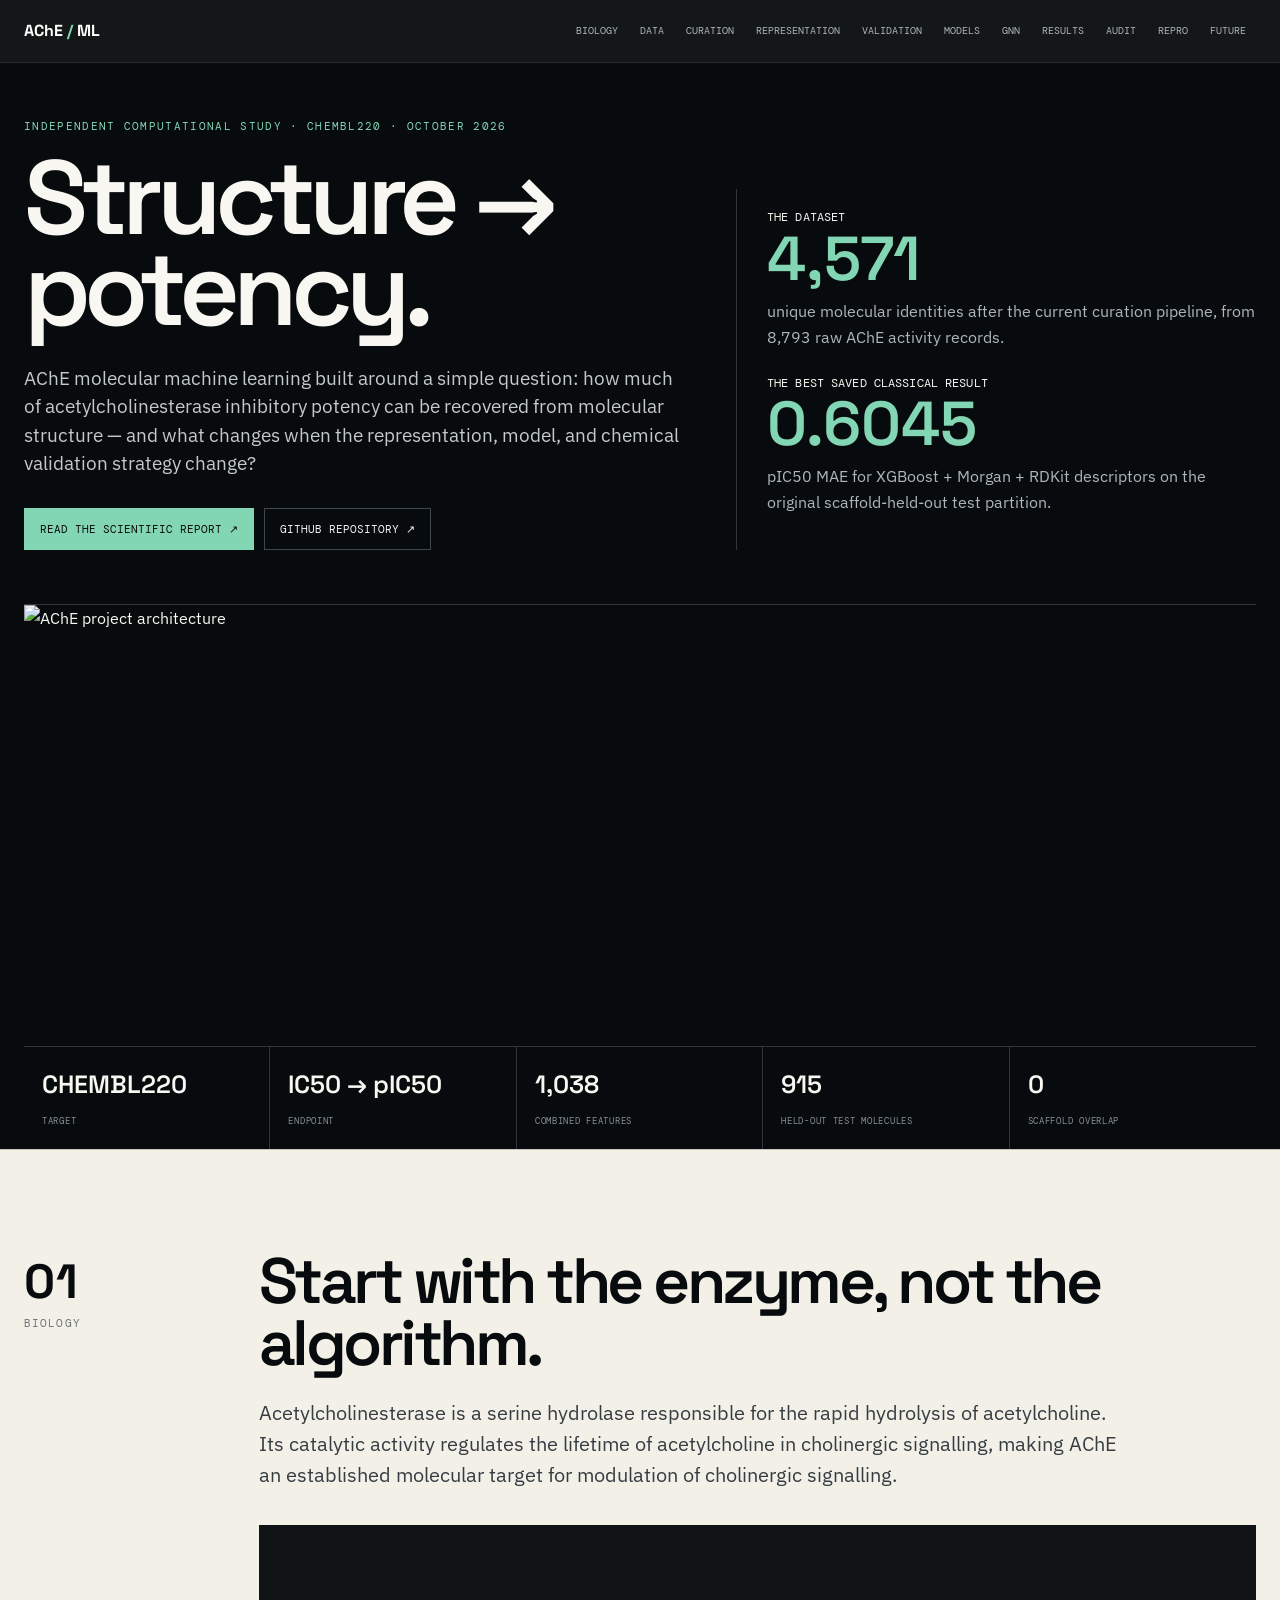
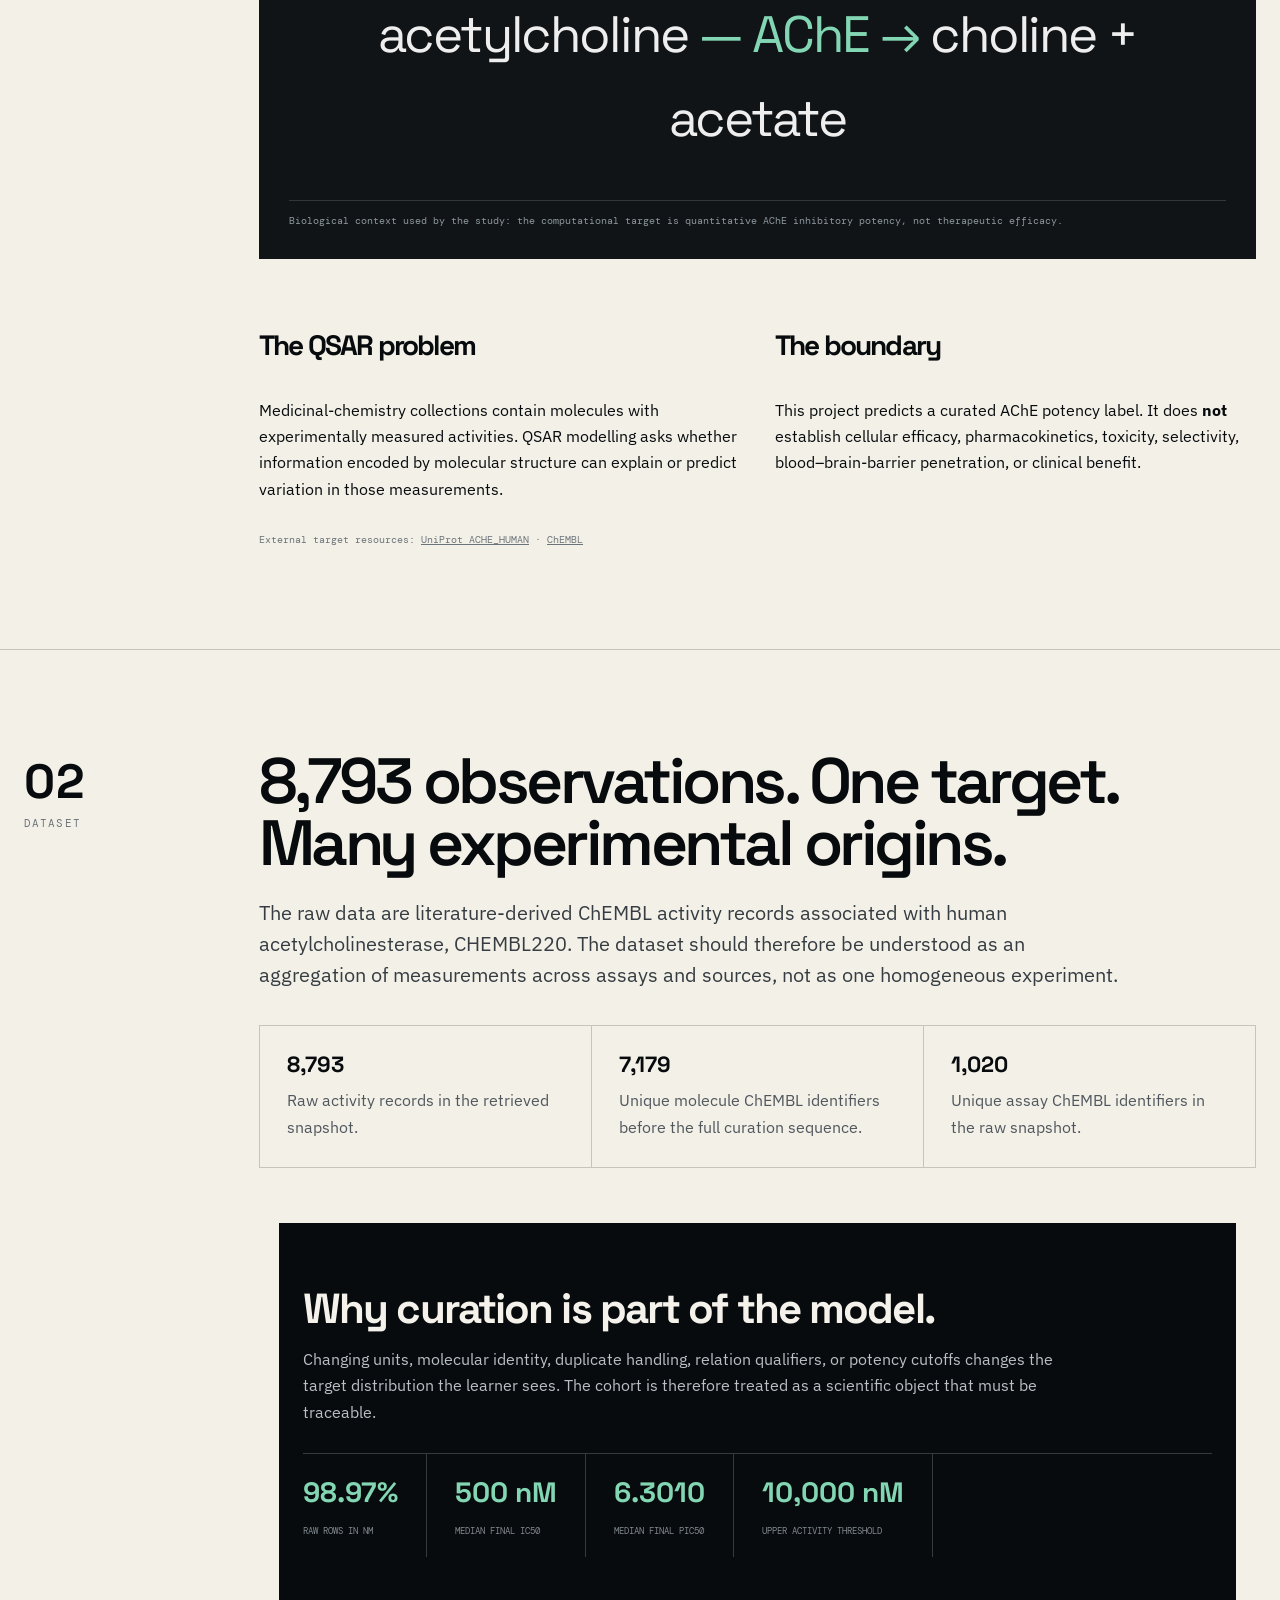
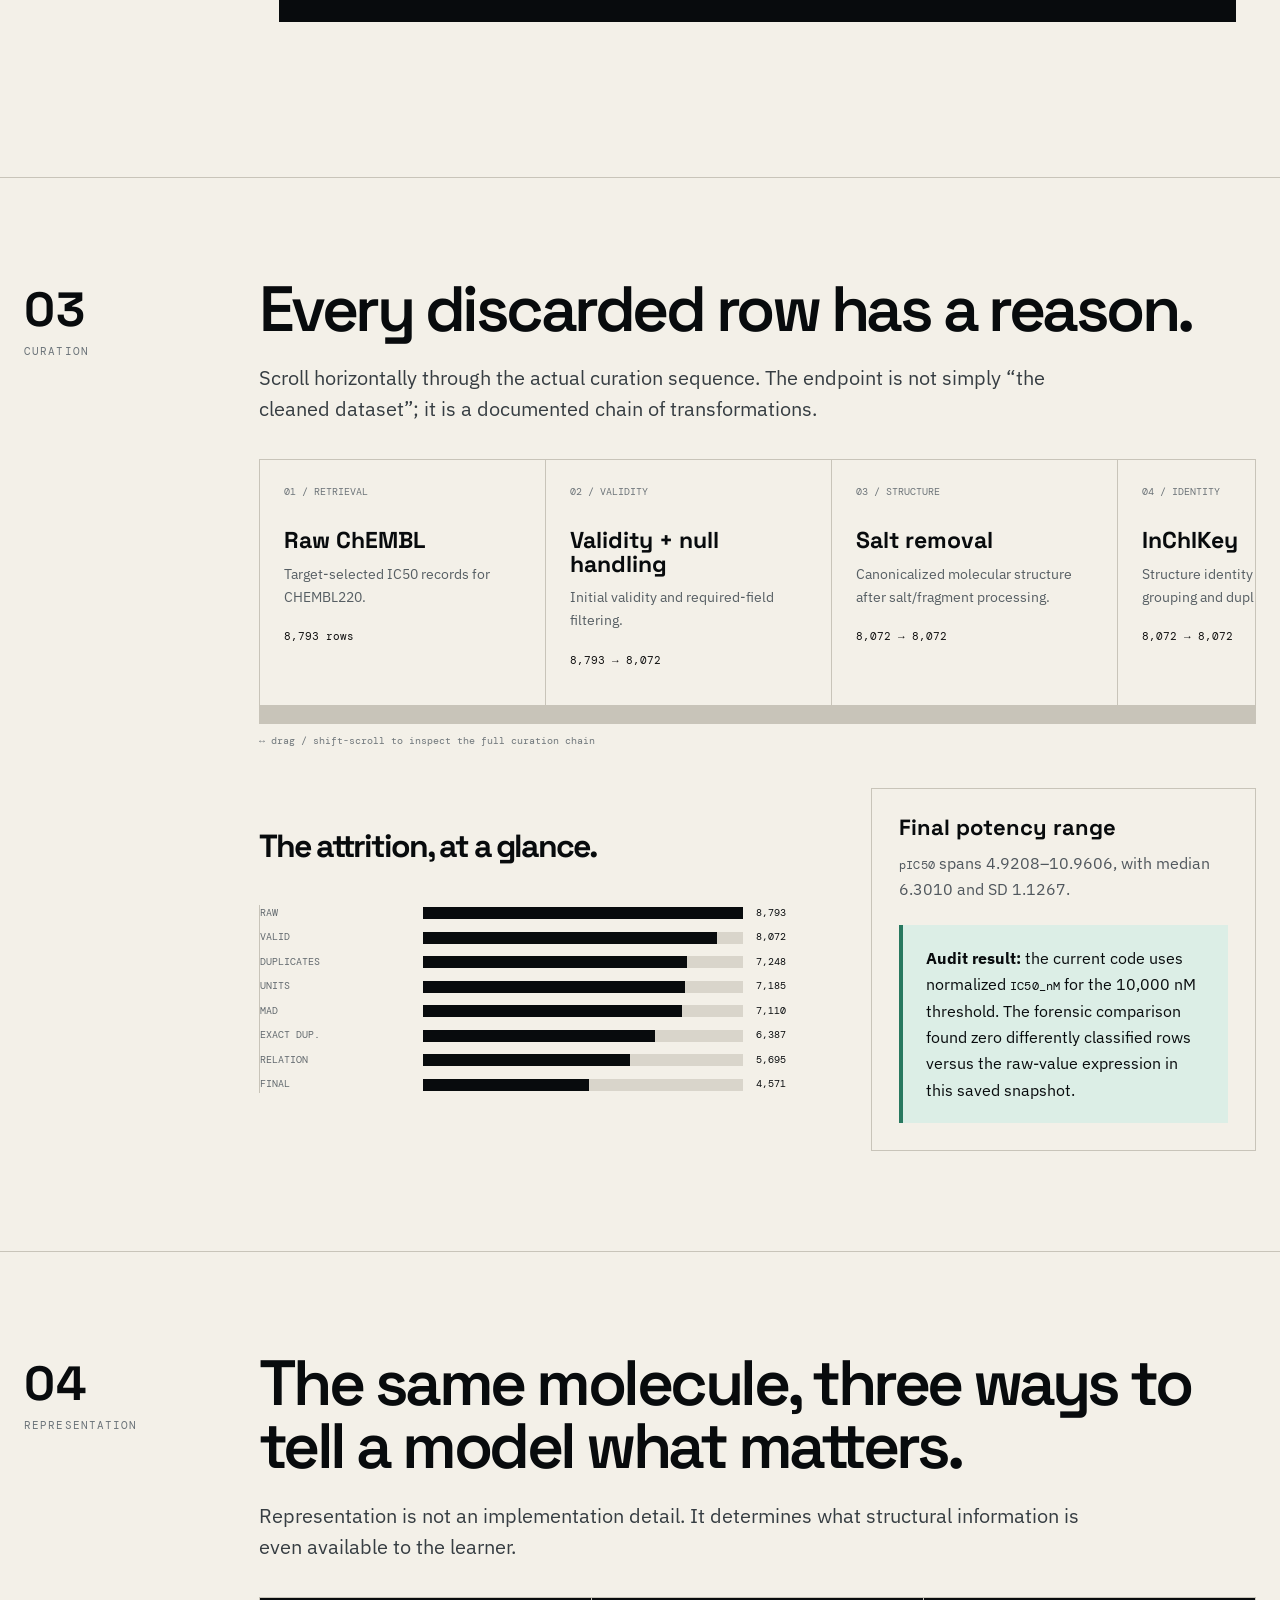
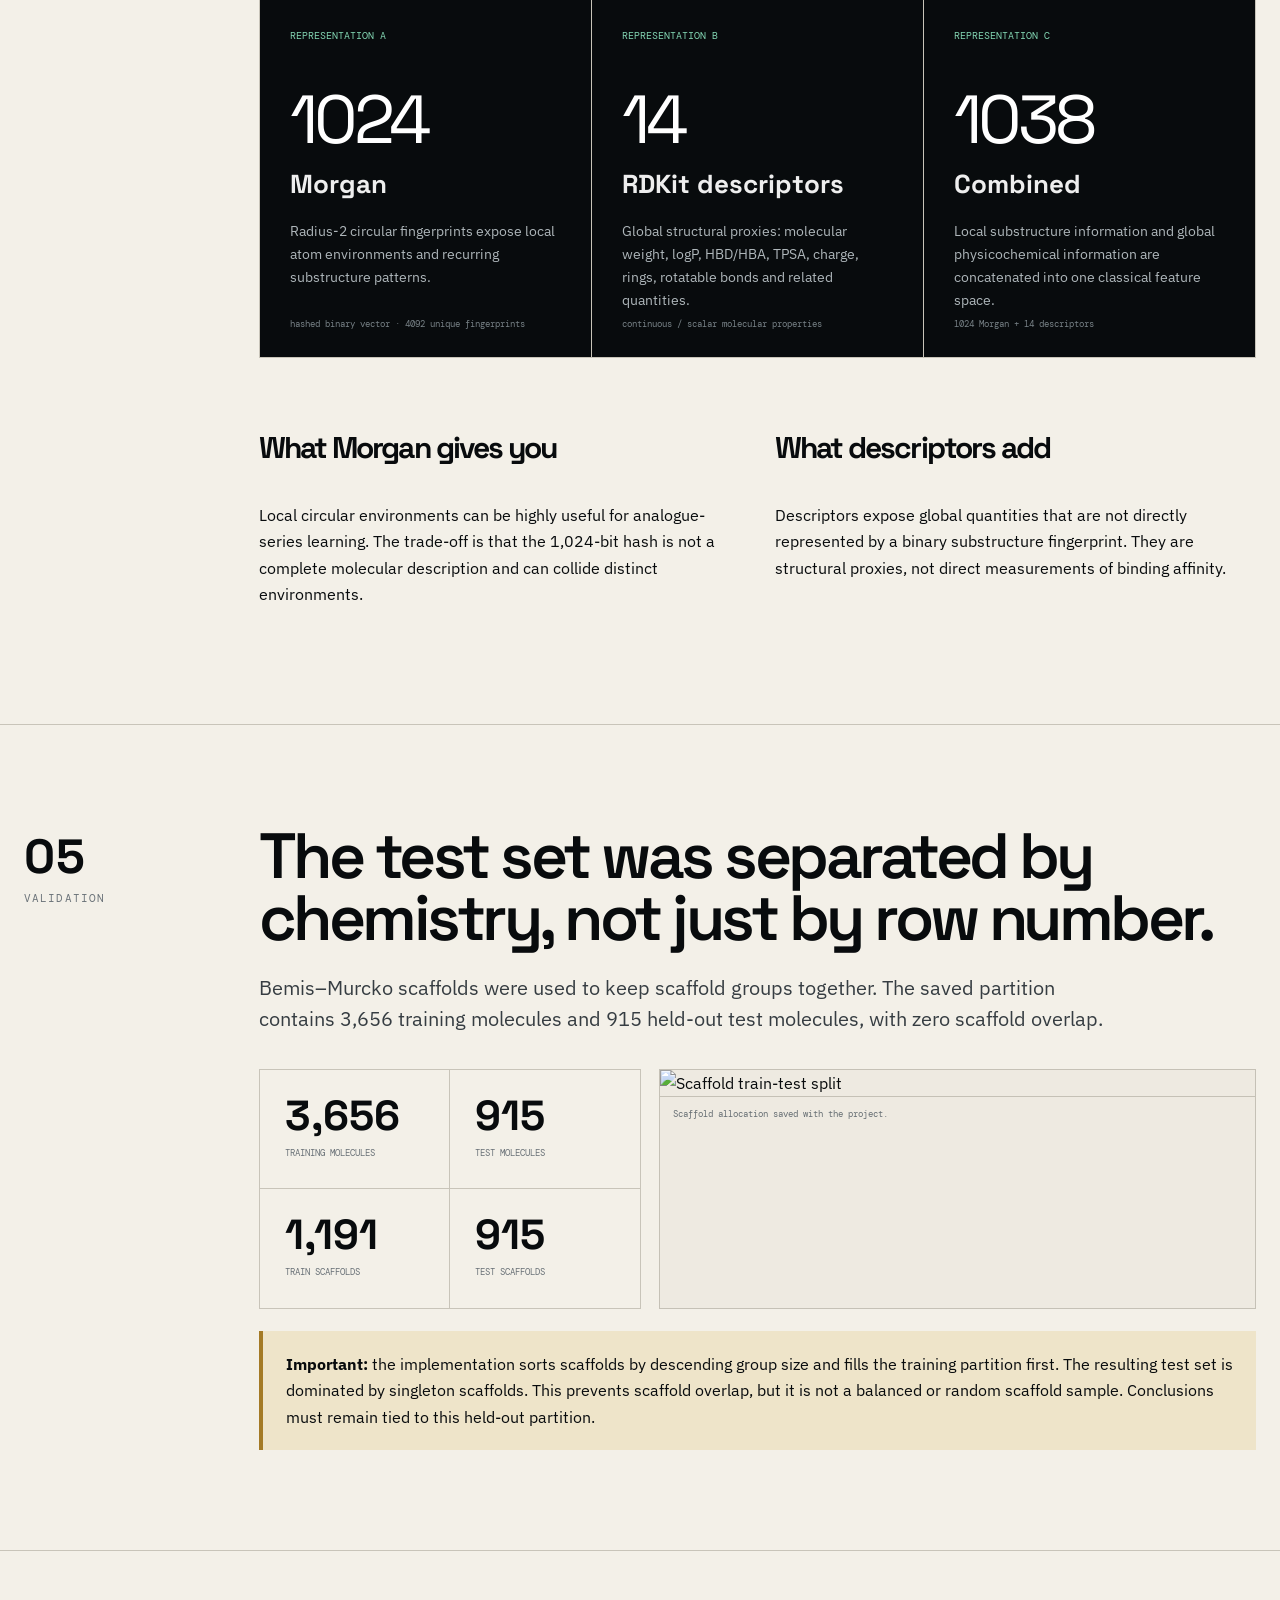
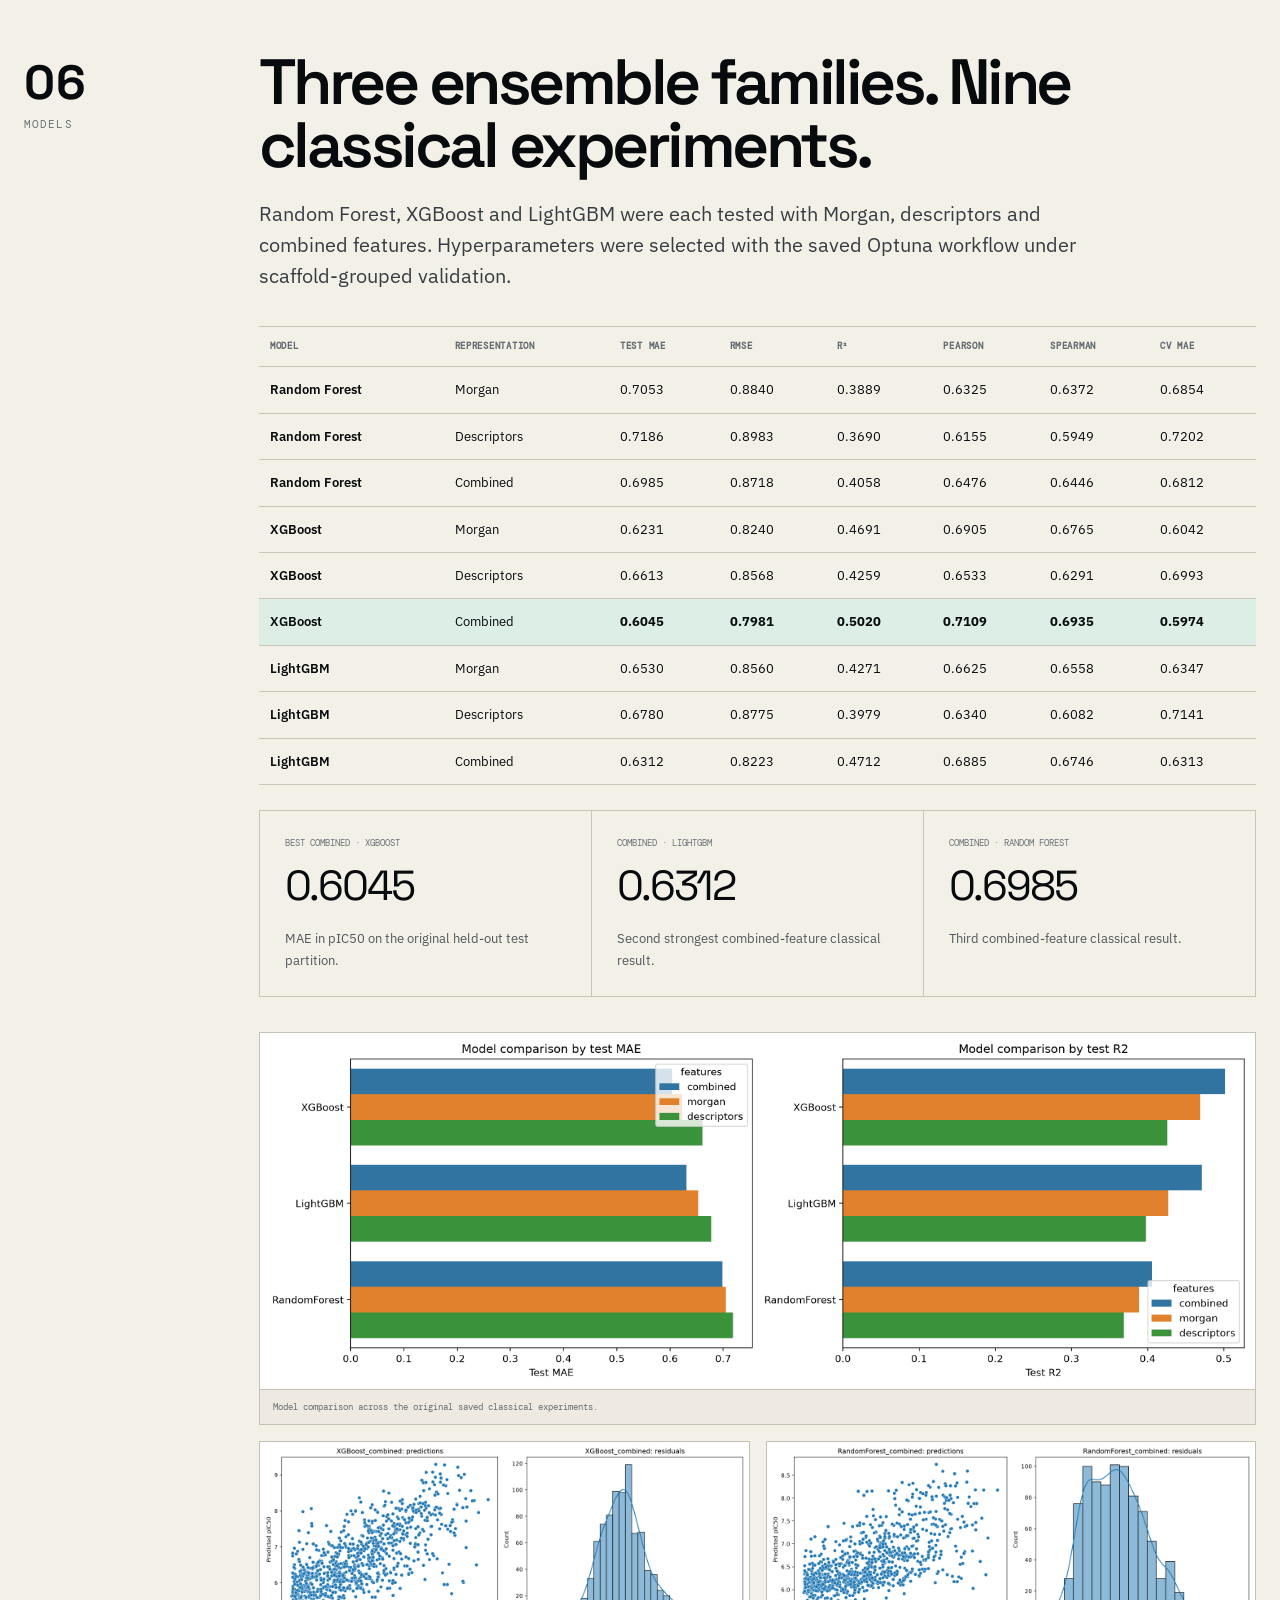
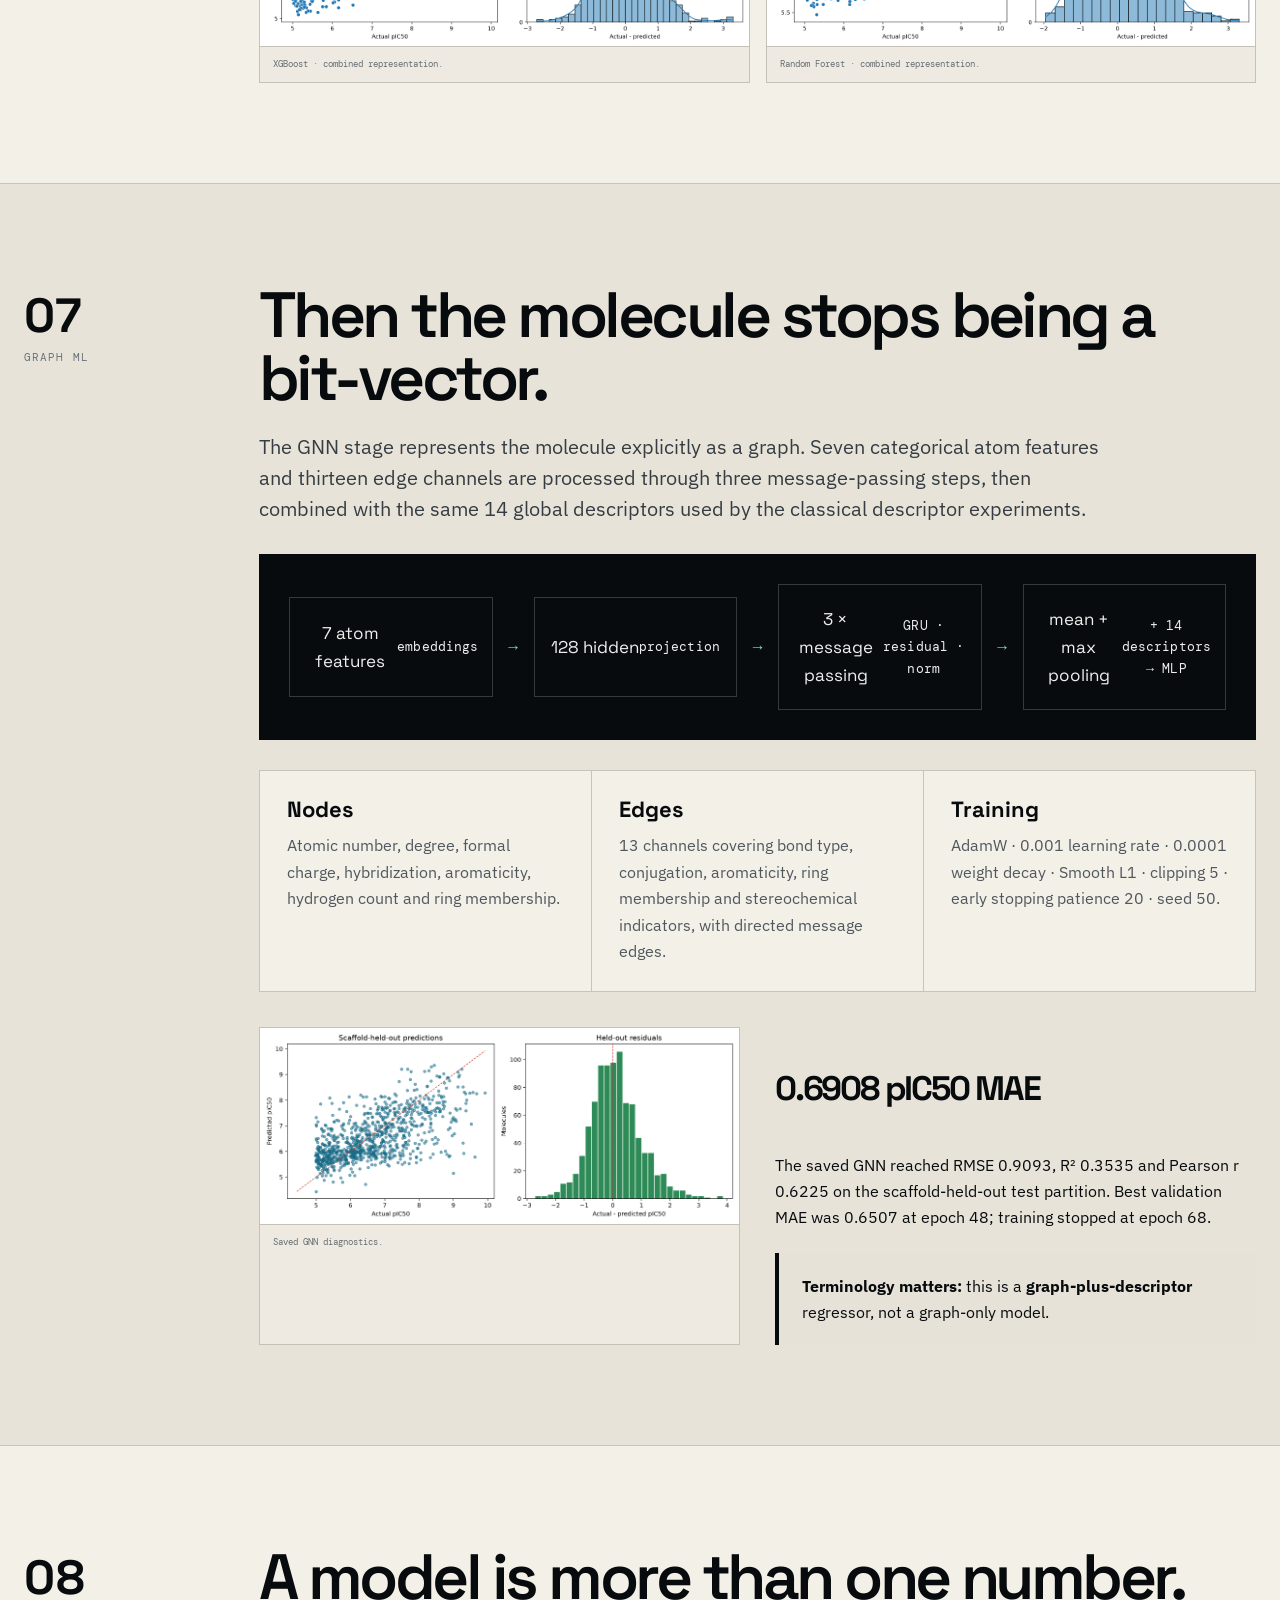
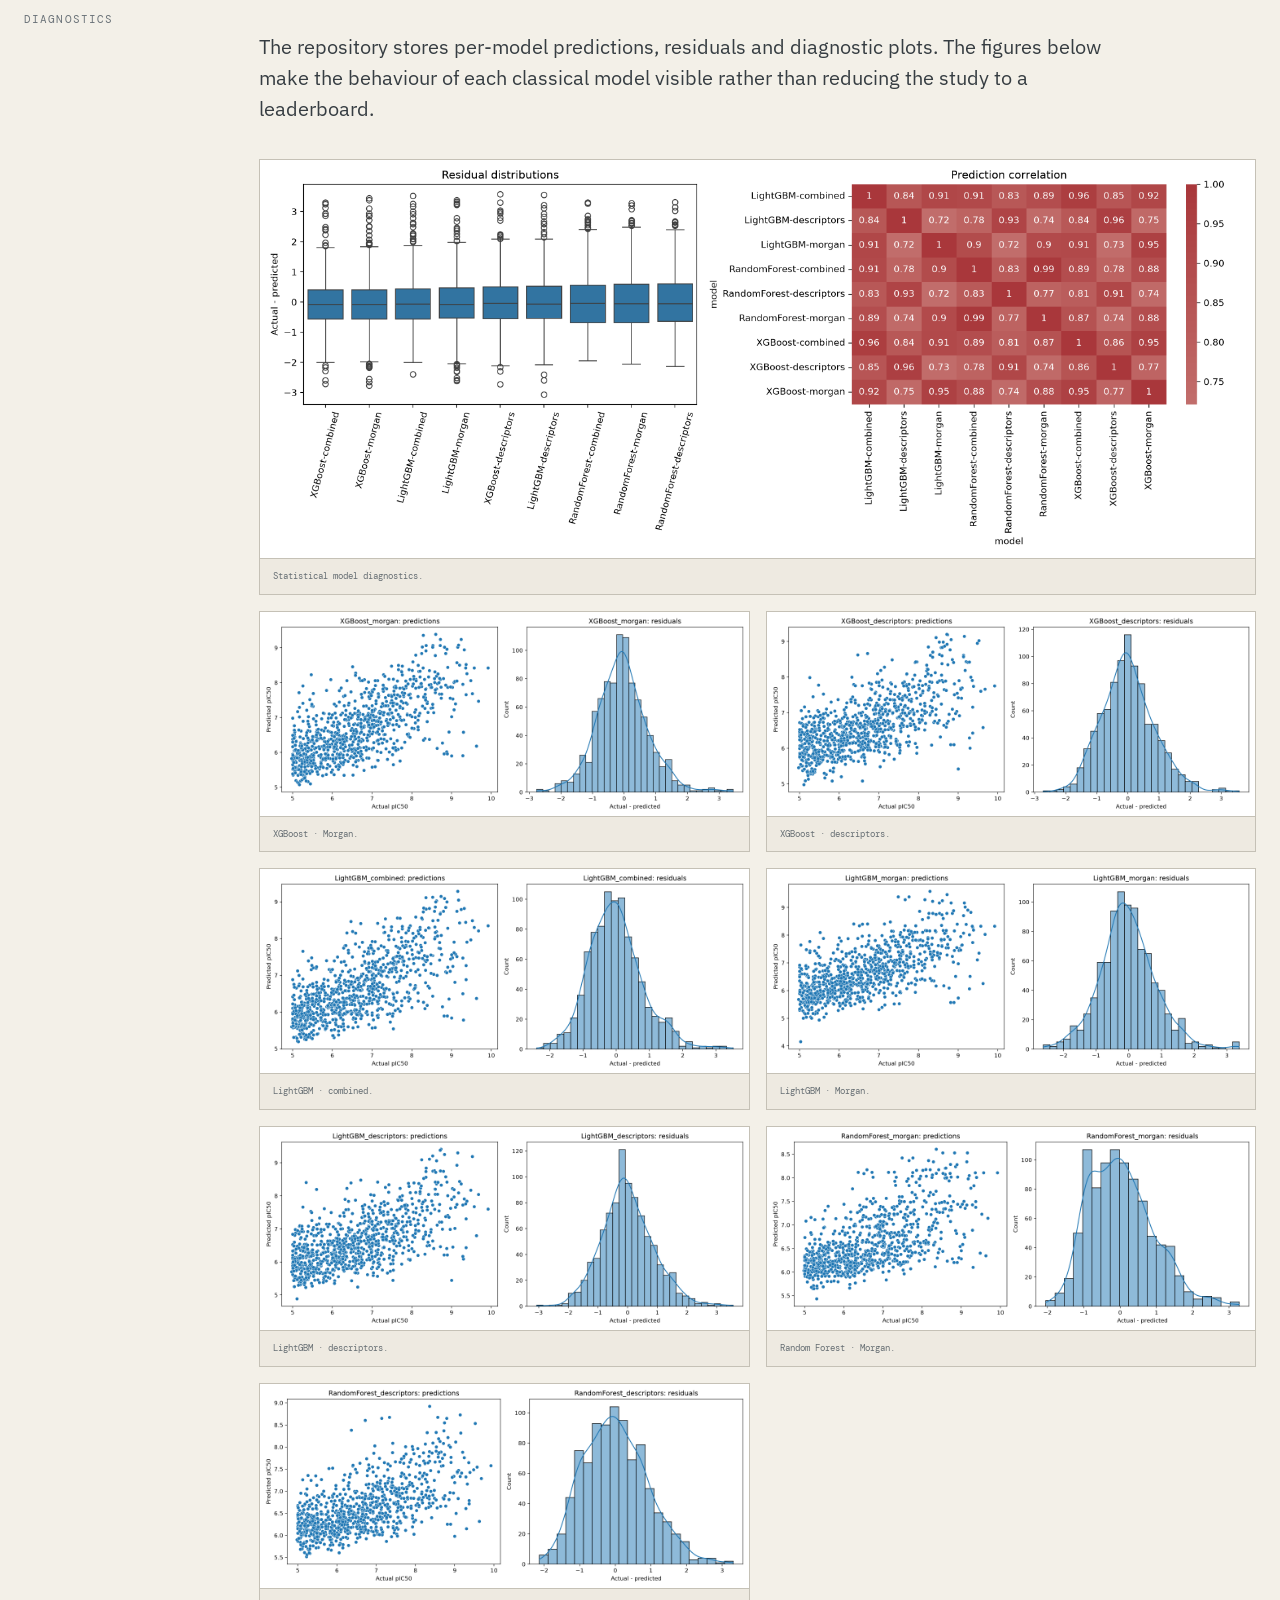
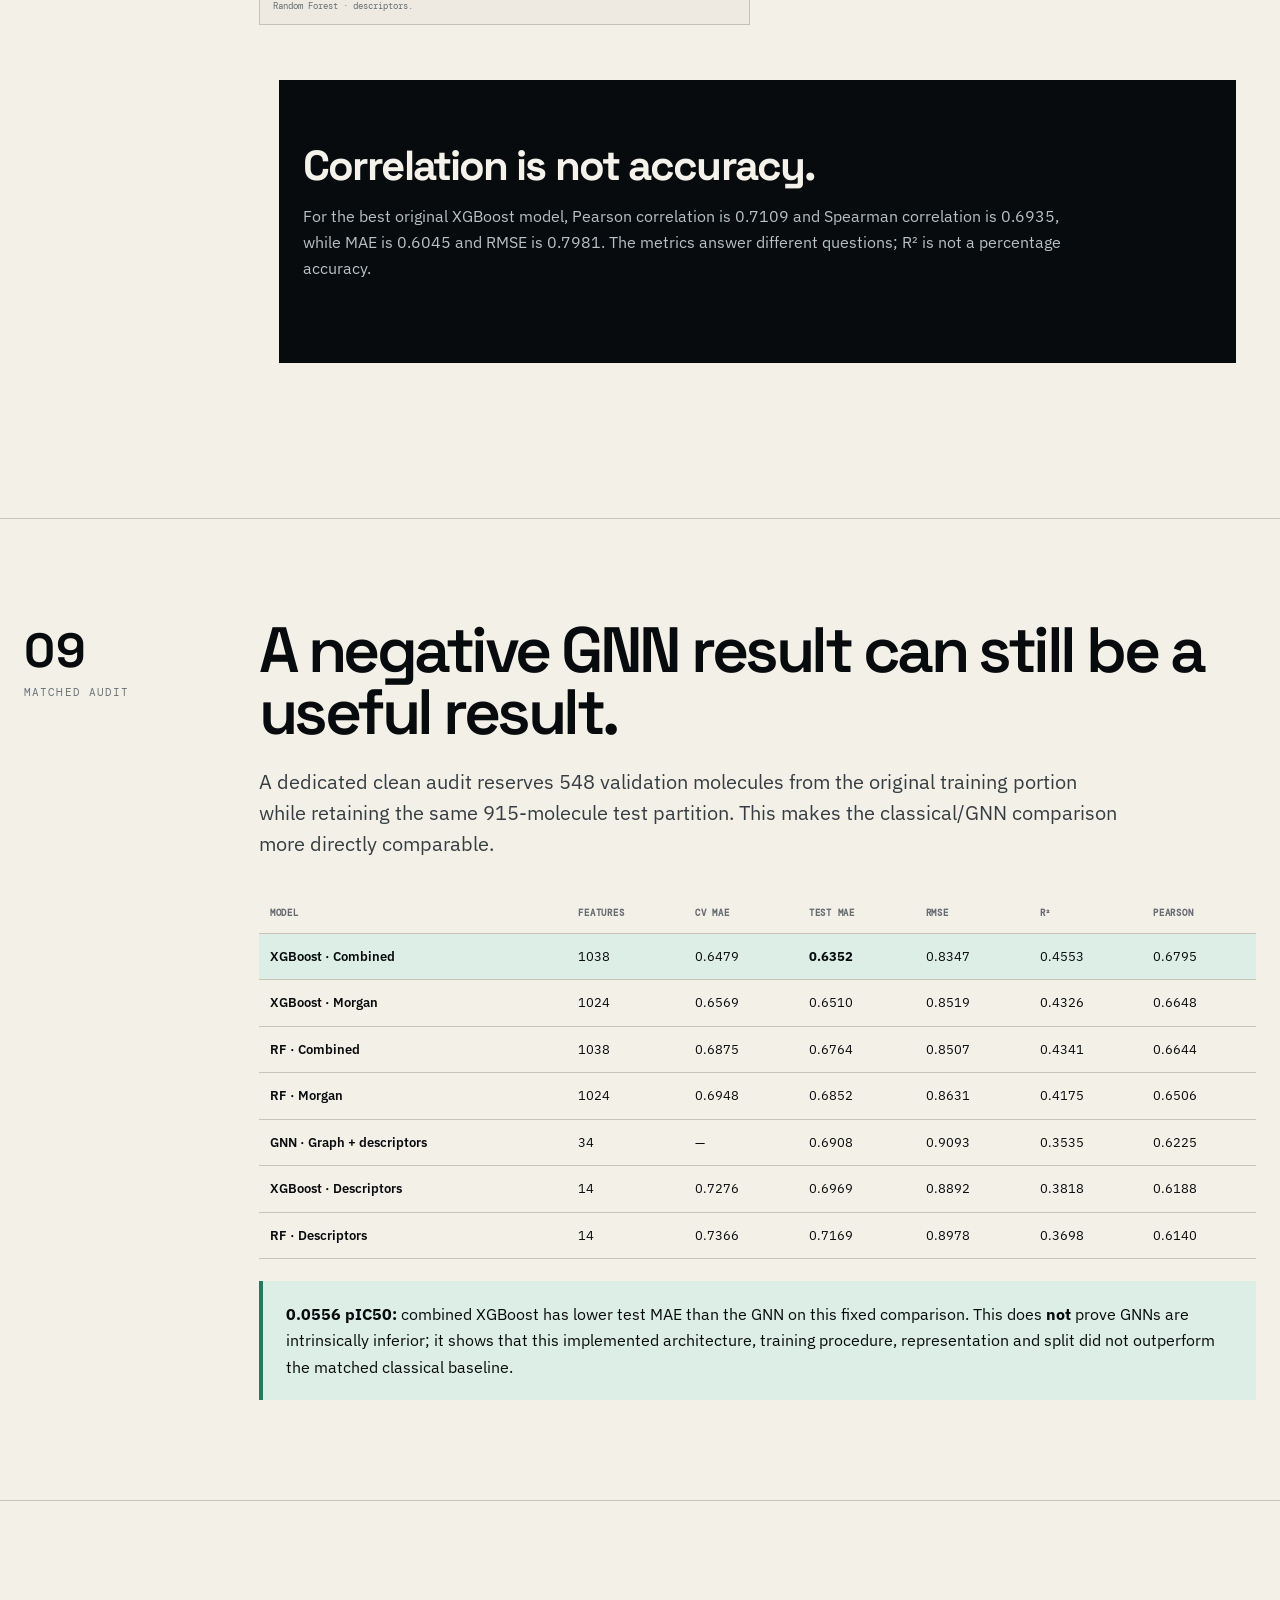
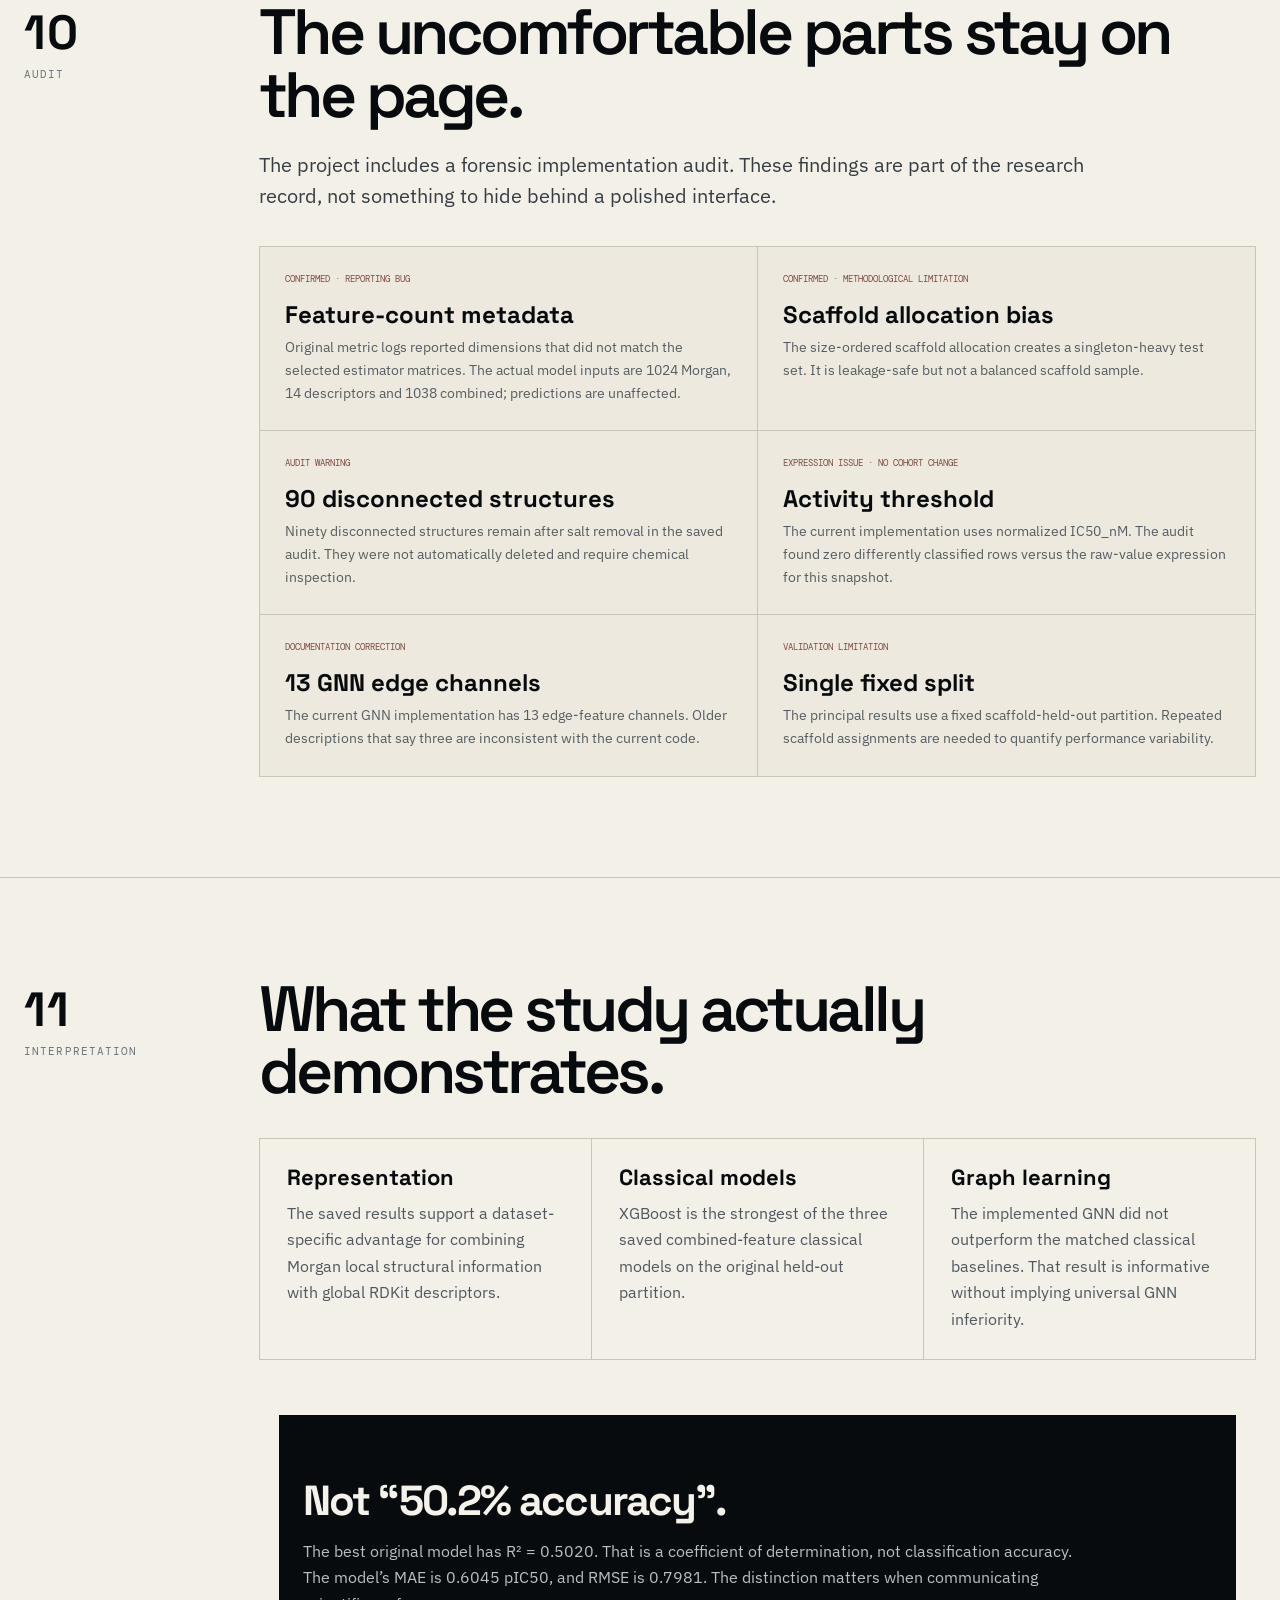
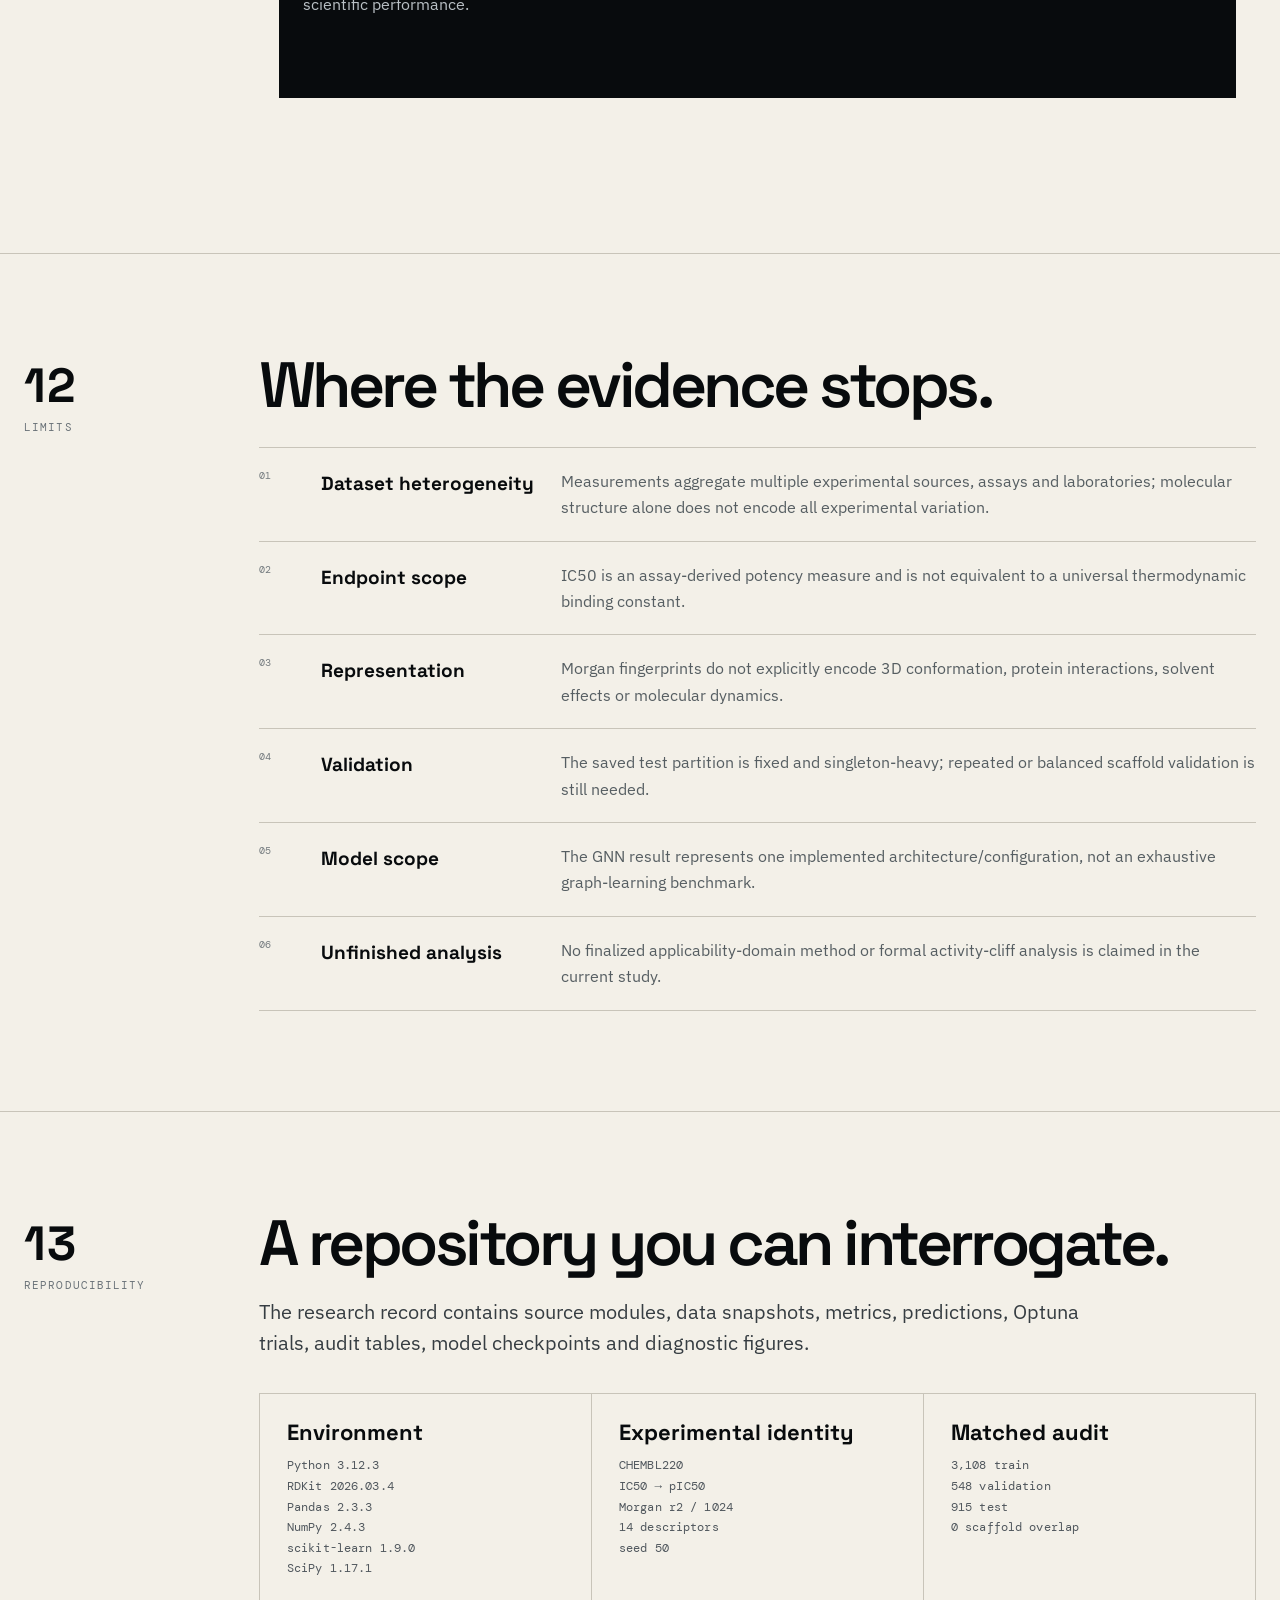
==== commit 6595def6: "MODIFIED:INDEX.html" ====
--- a/docs/index.html
+++ b/docs/index.html
@@ -2,232 +2,281 @@
 <html lang="en">
 <head>
 <meta charset="utf-8">
-<meta name="viewport" content="width=device-width,initial-scale=1">
-<title>AChE Molecular Machine Learning — Structure-Aware Potency Prediction</title>
-<meta name="description" content="Evidence-grounded AChE QSAR research project: ChEMBL curation, molecular representations, scaffold-aware validation, ensemble learning and graph-based modelling.">
+<meta name="viewport" content="width=device-width, initial-scale=1">
+<title>AChE Molecular Machine Learning — Structure → Potency</title>
+<meta name="description" content="An evidence-grounded computational study of acetylcholinesterase inhibitory potency prediction from molecular structure.">
+<link rel="preconnect" href="https://fonts.googleapis.com">
+<link rel="preconnect" href="https://fonts.gstatic.com" crossorigin>
+<link href="https://fonts.googleapis.com/css2?family=DM+Mono:wght@400;500&family=IBM+Plex+Sans:wght@400;500;600;700&family=Space+Grotesk:wght@400;500;600;700&display=swap" rel="stylesheet">
 <style>
 :root{
-  --bg:#071019;--panel:#0d1722;--panel2:#101d2a;--line:#1d3040;--text:#e8f0f6;
-  --muted:#91a5b5;--soft:#c4d2dc;--accent:#69e1c1;--accent2:#79a8ff;--warn:#f2c66d;
-  --danger:#ef8b8b;--max:1240px;--radius:20px;
+ --ink:#080b0d; --paper:#f3f0e8; --paper2:#e9e5db; --white:#faf9f4;
+ --muted:#697077; --rule:#c8c4b9; --green:#83d6b3; --green2:#b6edd8;
+ --blue:#9dbcf2; --red:#e49b8f; --yellow:#e4c77e;
+ --serif:"Space Grotesk",sans-serif; --sans:"IBM Plex Sans",sans-serif; --mono:"DM Mono",monospace;
+ --max:1320px;
 }
-*{box-sizing:border-box;scroll-behavior:smooth}
-html{background:var(--bg)}
-body{margin:0;background:
- radial-gradient(circle at 80% 5%,rgba(105,225,193,.08),transparent 25%),
- radial-gradient(circle at 10% 20%,rgba(121,168,255,.07),transparent 25%),
- var(--bg);color:var(--text);font-family:Inter,ui-sans-serif,system-ui,-apple-system,BlinkMacSystemFont,"Segoe UI",sans-serif;line-height:1.65}
-a{color:inherit;text-decoration:none}
+*{box-sizing:border-box}
+html{scroll-behavior:smooth;background:var(--ink)}
+body{margin:0;background:var(--paper);color:var(--ink);font-family:var(--sans);font-size:16px;line-height:1.65}
+a{color:inherit}
+::selection{background:var(--green);color:var(--ink)}
 img{max-width:100%;display:block}
-.container{width:min(var(--max),calc(100% - 40px));margin:auto}
-nav{position:sticky;top:0;z-index:50;background:rgba(7,16,25,.86);backdrop-filter:blur(18px);border-bottom:1px solid var(--line)}
-.navin{display:flex;align-items:center;justify-content:space-between;min-height:68px;gap:20px}
-.brand{font-weight:800;letter-spacing:-.03em;white-space:nowrap}
-.brand span{color:var(--accent)}
-.navlinks{display:flex;gap:16px;overflow:auto;white-space:nowrap;padding:6px 0}
-.navlinks a{font-size:13px;color:var(--muted);padding:7px 9px;border-radius:9px}
-.navlinks a:hover{background:var(--panel);color:var(--text)}
-.hero{padding:82px 0 64px;border-bottom:1px solid var(--line)}
-.eyebrow{font-size:12px;text-transform:uppercase;letter-spacing:.16em;color:var(--accent);font-weight:800}
-h1{font-size:clamp(42px,7vw,78px);line-height:.98;letter-spacing:-.065em;margin:16px 0 22px;max-width:1000px}
-h2{font-size:clamp(28px,4vw,44px);line-height:1.08;letter-spacing:-.04em;margin:0 0 14px}
-h3{margin:0 0 9px;font-size:20px;letter-spacing:-.02em}
-p{color:var(--soft);margin:0 0 16px}
-.lead{font-size:19px;max-width:850px;color:#c9d7e1}
-.hero-actions{display:flex;flex-wrap:wrap;gap:12px;margin:30px 0 38px}
-.btn{display:inline-flex;align-items:center;justify-content:center;border:1px solid var(--line);background:var(--panel);padding:12px 17px;border-radius:12px;font-weight:750;font-size:14px}
-.btn.primary{background:var(--accent);color:#04110e;border-color:var(--accent)}
-.btn:hover{transform:translateY(-1px)}
-.hero-img{border:1px solid var(--line);border-radius:20px;overflow:hidden;background:#08121b;box-shadow:0 24px 70px rgba(0,0,0,.28)}
-.hero-img img{width:100%;max-height:430px;object-fit:cover;object-position:center}
-.metrics{display:grid;grid-template-columns:repeat(5,1fr);gap:10px;margin-top:14px}
-.metric{background:rgba(13,23,34,.78);border:1px solid var(--line);border-radius:15px;padding:17px}
-.metric strong{display:block;font-size:25px;letter-spacing:-.04em}
-.metric span{display:block;color:var(--muted);font-size:12px;margin-top:3px}
-section{padding:86px 0;border-bottom:1px solid var(--line)}
-.sectionhead{display:flex;justify-content:space-between;gap:35px;align-items:end;margin-bottom:32px}
-.sectionhead p{max-width:650px}
-.kicker{font-size:12px;color:var(--accent2);font-weight:800;text-transform:uppercase;letter-spacing:.13em;margin-bottom:8px}
-.grid2{display:grid;grid-template-columns:1fr 1fr;gap:18px}
-.grid3{display:grid;grid-template-columns:repeat(3,1fr);gap:16px}
-.card{background:linear-gradient(145deg,rgba(16,29,42,.94),rgba(11,21,31,.94));border:1px solid var(--line);border-radius:var(--radius);padding:25px}
-.card p:last-child{margin-bottom:0}
-.card small,.small{color:var(--muted);font-size:12px}
-.bio{display:grid;grid-template-columns:1.2fr .8fr;gap:18px}
-.bio-reaction{min-height:280px;display:flex;flex-direction:column;justify-content:center}
-.reaction{display:flex;align-items:center;justify-content:center;gap:16px;flex-wrap:wrap;margin:25px 0}
-.mol{border:1px solid var(--line);border-radius:16px;padding:17px 20px;background:#09131d;text-align:center;min-width:150px}
-.mol b{display:block;font-size:24px}
-.arrow{font-size:28px;color:var(--accent)}
-.tagrow{display:flex;gap:8px;flex-wrap:wrap;margin-top:15px}
-.tag{font-size:11px;border:1px solid var(--line);padding:5px 8px;border-radius:99px;color:var(--soft);background:#09131d}
-.sourcebox{border-left:3px solid var(--accent);padding:12px 15px;background:rgba(105,225,193,.035);margin-top:18px}
-.hscroll{overflow-x:auto;padding-bottom:12px;scroll-snap-type:x mandatory}
-.htrack{display:flex;gap:14px;width:max-content}
-.step{width:275px;min-height:205px;scroll-snap-align:start;position:relative}
-.step .num{color:var(--accent);font-size:12px;font-weight:900}
-.step .arrowline{position:absolute;right:-14px;top:42px;color:var(--line);font-size:24px}
-.step:last-child .arrowline{display:none}
-.pipeline-note{margin-top:15px;color:var(--muted);font-size:13px}
-.attrition{display:grid;grid-template-columns:1.2fr .8fr;gap:18px}
-.funnel{display:flex;flex-direction:column;gap:8px}
-.funnelrow{display:grid;grid-template-columns:120px 1fr 80px;gap:12px;align-items:center}
-.bar{height:14px;background:#162735;border-radius:99px;overflow:hidden}
-.bar i{display:block;height:100%;background:linear-gradient(90deg,var(--accent),var(--accent2));border-radius:99px}
-.funnelrow span{font-size:12px;color:var(--muted)}
-.codeish{font-family:"SFMono-Regular",Consolas,monospace;font-size:12px;color:#bdd0dd}
-.rep-card{min-height:300px}
-.rep-number{font-size:44px;line-height:1;color:var(--accent);font-weight:900;margin-bottom:15px}
-.figure{border:1px solid var(--line);border-radius:16px;overflow:hidden;background:#08121b}
+.wrap{width:min(var(--max),calc(100% - 48px));margin:auto}
+.mono{font-family:var(--mono);font-size:.78em;letter-spacing:.01em}
+.display{font-family:var(--serif);letter-spacing:-.065em}
+.topbar{position:sticky;top:0;z-index:100;background:rgba(8,11,13,.95);color:#fff;border-bottom:1px solid #262b2f}
+.topbar .inner{height:62px;display:flex;align-items:center;justify-content:space-between;gap:25px}
+.logo{font-family:var(--serif);font-weight:700;font-size:16px;text-decoration:none}
+.logo em{font-style:normal;color:var(--green)}
+.nav{display:flex;gap:2px;overflow:auto;white-space:nowrap}
+.nav a{font-family:var(--mono);font-size:10px;color:#aeb6bc;text-decoration:none;padding:8px 10px}
+.nav a:hover{color:#fff}
+.hero{background:var(--ink);color:#f8f7f1;padding:54px 0 0;overflow:hidden}
+.hero-grid{display:grid;grid-template-columns:minmax(0,1.12fr) minmax(350px,.88fr);gap:50px;align-items:end}
+.eyebrow{font-family:var(--mono);font-size:11px;text-transform:uppercase;letter-spacing:.12em;color:var(--green);margin-bottom:18px}
+.hero h1{font-family:var(--serif);font-size:clamp(58px,8.2vw,124px);line-height:.87;margin:0 0 28px;max-width:920px;font-weight:600}
+.hero .dek{font-size:19px;line-height:1.5;color:#c4c9cc;max-width:720px}
+.hero-side{border-left:1px solid #30363a;padding:18px 0 12px 30px}
+.hero-side .big{font-family:var(--serif);font-size:62px;line-height:1;font-weight:600;color:var(--green)}
+.hero-side p{color:#aeb6bc;margin:8px 0 22px}
+.ctas{display:flex;flex-wrap:wrap;gap:10px;margin-top:30px}
+.cta{display:inline-flex;align-items:center;gap:8px;padding:11px 15px;border:1px solid #41484d;text-decoration:none;font-family:var(--mono);font-size:11px}
+.cta.primary{background:var(--green);border-color:var(--green);color:var(--ink)}
+.hero-art{margin-top:54px;border-top:1px solid #30363a}
+.hero-art img{width:100%;height:440px;object-fit:cover;object-position:center}
+.ticker{display:grid;grid-template-columns:repeat(5,1fr);border-top:1px solid #30363a;margin-top:1px}
+.tick{padding:17px 18px;border-right:1px solid #30363a}
+.tick:last-child{border-right:0}
+.tick strong{font-family:var(--serif);font-size:25px;font-weight:600;display:block}
+.tick span{font-family:var(--mono);font-size:9px;text-transform:uppercase;color:#879097;letter-spacing:.08em}
+section{border-bottom:1px solid var(--rule);padding:100px 0}
+.chapter{display:grid;grid-template-columns:190px minmax(0,1fr);gap:45px}
+.chno{font-family:var(--mono);font-size:11px;color:#6b7379;text-transform:uppercase;letter-spacing:.1em;padding-top:8px}
+.chno strong{display:block;font-family:var(--serif);font-size:48px;line-height:1;color:var(--ink);margin-bottom:8px}
+.chbody{min-width:0}
+.chbody h2{font-family:var(--serif);font-weight:600;font-size:clamp(36px,5vw,67px);line-height:.98;letter-spacing:-.055em;margin:0 0 22px;max-width:980px}
+.chbody .intro{font-size:20px;line-height:1.55;max-width:860px;color:#363d42}
+.ruleline{height:1px;background:var(--rule);margin:35px 0}
+.lede{font-size:20px;max-width:850px}
+.two{display:grid;grid-template-columns:1fr 1fr;gap:35px}
+.three{display:grid;grid-template-columns:repeat(3,1fr);gap:1px;background:var(--rule);border:1px solid var(--rule)}
+.cell{background:var(--paper);padding:27px}
+.cell h3{font-family:var(--serif);font-size:22px;line-height:1.05;margin:0 0 11px}
+.cell p{margin:0;color:#50575d}
+.darkband{background:var(--ink);color:#f4f2eb;margin:55px calc((1320px - 100vw)/2);padding:65px max(24px,calc((100vw - 1320px)/2))}
+.darkband .inner{width:min(1320px,100%);margin:auto}
+.darkband h3{font-family:var(--serif);font-size:42px;line-height:1;margin:0 0 16px;letter-spacing:-.045em}
+.darkband p{color:#b9c0c5;max-width:780px}
+.factline{display:flex;flex-wrap:wrap;gap:0;margin-top:28px;border-top:1px solid #343b3f}
+.fact{padding:15px 28px 15px 0;margin-right:28px;border-right:1px solid #343b3f}
+.fact strong{font-family:var(--serif);font-size:28px;display:block;color:var(--green)}
+.fact span{font-family:var(--mono);font-size:9px;color:#7f898f;text-transform:uppercase}
+.bio-figure{background:#101417;color:#eee;padding:30px;margin-top:35px}
+.bio-figure .equation{font-family:var(--serif);font-size:clamp(28px,4vw,54px);letter-spacing:-.04em;text-align:center;padding:38px 10px}
+.bio-figure .equation span{color:var(--green)}
+.bio-caption{font-family:var(--mono);font-size:10px;color:#8d989e;border-top:1px solid #30363a;padding-top:12px}
+.source{font-family:var(--mono);font-size:10px;color:#6b7379;margin-top:14px}
+.source a{text-decoration:underline}
+.timeline{display:flex;gap:1px;overflow-x:auto;scroll-snap-type:x mandatory;padding-bottom:18px;background:var(--rule);border:1px solid var(--rule)}
+.titem{background:var(--paper);min-width:285px;max-width:285px;min-height:245px;padding:24px;scroll-snap-align:start;position:relative}
+.titem .n{font-family:var(--mono);font-size:10px;color:#6d7479}
+.titem h3{font-family:var(--serif);font-size:23px;line-height:1.03;margin:28px 0 10px}
+.titem p{font-size:14px;color:#565e63;margin:0}
+.titem .count{font-family:var(--mono);font-size:11px;color:#111;margin-top:18px}
+.scrollhint{font-family:var(--mono);font-size:10px;color:#70777b;margin:9px 0 0}
+.funnel{display:grid;grid-template-columns:1.2fr .8fr;gap:35px;align-items:start}
+.funnel-bars{border-left:1px solid var(--rule)}
+.frow{display:grid;grid-template-columns:150px 1fr 80px;align-items:center;gap:13px;margin:8px 0}
+.frow label{font-family:var(--mono);font-size:10px;color:#636a6f}
+.fbar{height:12px;background:#d9d5cb}
+.fbar i{display:block;height:100%;background:var(--ink)}
+.frow b{font-family:var(--mono);font-size:10px;font-weight:400}
+.figure{border:1px solid #c5c1b6;background:#eeeae1}
 .figure img{width:100%;height:auto}
-.caption{font-size:12px;color:var(--muted);padding:10px 12px}
-.split{display:grid;grid-template-columns:.8fr 1.2fr;gap:18px}
-.splitstats{display:grid;grid-template-columns:repeat(2,1fr);gap:10px}
-.statbox{border:1px solid var(--line);border-radius:14px;padding:16px;background:#09131d}
-.statbox strong{font-size:23px;display:block}
-.tablewrap{overflow:auto;border:1px solid var(--line);border-radius:16px}
-table{border-collapse:collapse;width:100%;min-width:760px;background:#09131d}
-th,td{text-align:left;padding:12px 13px;border-bottom:1px solid var(--line);font-size:13px}
-th{color:var(--muted);font-size:11px;text-transform:uppercase;letter-spacing:.07em;background:#0d1823;position:sticky;top:0}
-tr.best td{background:rgba(105,225,193,.055)}
-.modelgrid{display:grid;grid-template-columns:repeat(3,1fr);gap:14px;margin-top:18px}
-.model{border:1px solid var(--line);border-radius:16px;padding:18px}
-.model .score{font-size:34px;font-weight:900;letter-spacing:-.04em;color:var(--accent)}
-.arch{display:grid;grid-template-columns:repeat(7,1fr);gap:8px;align-items:stretch;margin:25px 0}
-.arch div{border:1px solid var(--line);border-radius:13px;background:#09131d;padding:14px 8px;text-align:center;font-size:11px;display:flex;align-items:center;justify-content:center}
-.arch .arrow{border:0;background:none;padding:0;font-size:18px}
-.audit{border-color:rgba(242,198,109,.35);background:linear-gradient(145deg,rgba(44,35,18,.34),rgba(16,25,31,.94))}
-.audit h3{color:var(--warn)}
-.alert{border:1px solid rgba(239,139,139,.32);background:rgba(239,139,139,.045);border-radius:14px;padding:15px;margin-top:15px}
-.checks{display:grid;grid-template-columns:repeat(2,1fr);gap:10px}
-.check{display:flex;gap:10px;border:1px solid var(--line);border-radius:13px;padding:13px;background:#09131d}
-.check b{color:var(--accent)}
+.figcap{padding:10px 13px;border-top:1px solid #c5c1b6;font-family:var(--mono);font-size:9px;color:#666e73}
 .gallery{display:grid;grid-template-columns:repeat(2,1fr);gap:16px}
-details{border:1px solid var(--line);border-radius:15px;background:#09131d;margin-top:10px}
-summary{cursor:pointer;padding:15px 17px;font-weight:750}
-details .inside{padding:0 17px 17px}
-.roadmap{display:grid;grid-template-columns:repeat(3,1fr);gap:15px}
-.road{border:1px solid var(--line);border-radius:17px;padding:20px;background:#09131d}
-.road span{font-size:11px;text-transform:uppercase;letter-spacing:.1em;color:var(--accent)}
-.repo{display:grid;grid-template-columns:1fr 1fr 1fr;gap:14px}
-footer{padding:40px 0;color:var(--muted);font-size:12px}
-@media(max-width:900px){
- .metrics{grid-template-columns:repeat(2,1fr)} .grid3,.modelgrid,.roadmap,.repo{grid-template-columns:1fr}
- .grid2,.bio,.attrition,.split{grid-template-columns:1fr}.gallery{grid-template-columns:1fr}
- .sectionhead{display:block}.arch{grid-template-columns:1fr 28px 1fr}
- .arch div:nth-child(even){background:none;border:0}
+.gallery .figure.large{grid-column:1/-1}
+.representations{display:grid;grid-template-columns:1fr 1fr 1fr;gap:1px;background:var(--rule);border:1px solid var(--rule)}
+.rep{background:var(--ink);color:#eee;padding:30px;min-height:330px;position:relative}
+.rep .num{font-family:var(--mono);font-size:10px;color:var(--green)}
+.rep .size{font-family:var(--serif);font-size:68px;line-height:.9;letter-spacing:-.06em;margin:45px 0 13px;color:#fff}
+.rep h3{font-family:var(--serif);font-size:26px;margin:0 0 10px}
+.rep p{font-size:14px;color:#aeb6ba}
+.rep .micro{position:absolute;bottom:25px;left:30px;font-family:var(--mono);font-size:9px;color:#788287}
+.split-visual{display:grid;grid-template-columns:.78fr 1.22fr;gap:18px;align-items:stretch}
+.statstrip{display:grid;grid-template-columns:1fr 1fr;gap:1px;background:var(--rule);border:1px solid var(--rule)}
+.stat{background:var(--paper);padding:25px}
+.stat strong{font-family:var(--serif);font-size:42px;line-height:1;display:block}
+.stat span{font-family:var(--mono);font-size:9px;text-transform:uppercase;color:#697177}
+.callout{border-left:4px solid var(--ink);padding:20px 23px;background:#e6e2d8;margin-top:22px}
+.callout.warn{border-color:#a47a25;background:#eee4c9}
+.callout.green{border-color:#28785f;background:#dceee6}
+table{width:100%;border-collapse:collapse;font-size:13px}
+th,td{padding:12px 11px;border-bottom:1px solid var(--rule);text-align:left}
+th{font-family:var(--mono);font-size:9px;text-transform:uppercase;letter-spacing:.08em;color:#676e73}
+td:first-child{font-weight:600}
+.best{background:#dceee6}
+.score{font-family:var(--serif);font-size:42px;letter-spacing:-.05em}
+.scoregrid{display:grid;grid-template-columns:repeat(3,1fr);gap:1px;background:var(--rule);border:1px solid var(--rule);margin-top:25px}
+.scorecell{background:var(--paper);padding:25px}
+.scorecell .label{font-family:var(--mono);font-size:9px;color:#6a7277;text-transform:uppercase}
+.scorecell p{margin:8px 0 0;font-size:13px;color:#50575b}
+.architecture{background:var(--ink);color:#eee;padding:30px;margin-top:30px}
+.archrow{display:grid;grid-template-columns:1fr 25px 1fr 25px 1fr 25px 1fr;gap:8px;align-items:center}
+.archnode{border:1px solid #343b3f;padding:20px 13px;text-align:center;min-height:100px;display:flex;align-items:center;justify-content:center;font-family:var(--serif);font-size:17px}
+.archarrow{color:var(--green);font-family:var(--mono);text-align:center}
+.auditgrid{display:grid;grid-template-columns:repeat(2,1fr);gap:1px;background:var(--rule);border:1px solid var(--rule)}
+.audit{background:#eee9de;padding:25px}
+.audit .status{font-family:var(--mono);font-size:9px;text-transform:uppercase;color:#7b4c43}
+.audit h3{font-family:var(--serif);font-size:24px;line-height:1.05;margin:15px 0 9px}
+.audit p{font-size:14px;color:#555d62;margin:0}
+.limitlist{border-top:1px solid var(--rule)}
+.limit{display:grid;grid-template-columns:42px 220px 1fr;gap:20px;padding:20px 0;border-bottom:1px solid var(--rule)}
+.limit .num{font-family:var(--mono);font-size:10px;color:#737a7e}
+.limit b{font-family:var(--serif);font-size:19px}
+.limit span{color:#565e62}
+.roadmap{display:grid;grid-template-columns:repeat(3,1fr);gap:1px;background:var(--rule);border:1px solid var(--rule)}
+.road{background:var(--ink);color:#eee;padding:28px;min-height:220px}
+.road .phase{font-family:var(--mono);font-size:9px;color:var(--green);text-transform:uppercase}
+.road h3{font-family:var(--serif);font-size:27px;line-height:1;margin:30px 0 10px}
+.road p{font-size:13px;color:#aab3b8}
+.repo-grid{display:grid;grid-template-columns:repeat(4,1fr);gap:1px;background:var(--rule);border:1px solid var(--rule)}
+.repo{background:var(--paper);padding:23px;text-decoration:none;min-height:150px}
+.repo .rno{font-family:var(--mono);font-size:9px;color:#6e757a}
+.repo h3{font-family:var(--serif);font-size:21px;margin:20px 0 6px}
+.repo p{font-size:12px;color:#596166;margin:0}
+footer{background:var(--ink);color:#9ca6ab;padding:50px 0}
+footer .footergrid{display:grid;grid-template-columns:2fr 1fr 1fr;gap:35px}
+footer h3{font-family:var(--serif);font-size:24px;color:#fff;margin:0 0 12px}
+footer a{color:#bfc7cb;text-decoration:none}
+footer p{font-size:12px}
+@media(max-width:1000px){
+ .hero-grid,.two,.funnel,.split-visual{grid-template-columns:1fr}
+ .chapter{grid-template-columns:90px 1fr;gap:25px}
+ .ticker{grid-template-columns:repeat(3,1fr)}
+ .representations,.roadmap{grid-template-columns:1fr}
+ .repo-grid{grid-template-columns:repeat(2,1fr)}
+ .archrow{grid-template-columns:1fr}
+ .archarrow{transform:rotate(90deg)}
+ .darkband{margin-left:-24px;margin-right:-24px}
 }
-@media(max-width:560px){
- .container{width:min(var(--max),calc(100% - 24px))}.navin{min-height:58px}
- .navlinks{display:none}.hero{padding:58px 0 45px}section{padding:62px 0}
- .metrics{grid-template-columns:1fr 1fr}.metric strong{font-size:20px}
- .funnelrow{grid-template-columns:95px 1fr 60px}
+@media(max-width:700px){
+ .wrap{width:min(var(--max),calc(100% - 28px))}
+ .nav{display:none}
+ .hero h1{font-size:56px}
+ .hero-side{border-left:0;border-top:1px solid #30363a;padding:25px 0}
+ .hero-art img{height:270px}
+ .ticker{grid-template-columns:1fr 1fr}
+ section{padding:70px 0}
+ .chapter{grid-template-columns:1fr;gap:8px}
+ .chno strong{font-size:34px;display:inline;margin-right:8px}
+ .three,.gallery,.auditgrid,.scoregrid,.repo-grid{grid-template-columns:1fr}
+ .limit{grid-template-columns:35px 1fr}
+ .limit span{grid-column:2}
+ .darkband{padding-left:24px;padding-right:24px}
+ .frow{grid-template-columns:105px 1fr 60px}
+ footer .footergrid{grid-template-columns:1fr}
 }
 </style>
 </head>
 <body>
 
-<nav>
- <div class="container navin">
-  <a class="brand" href="#top">AChE<span>·ML</span></a>
-  <div class="navlinks">
-   <a href="#biology">Biology</a><a href="#data">Data</a><a href="#curation">Curation</a>
-   <a href="#representations">Representations</a><a href="#validation">Validation</a>
-   <a href="#classical">Classical ML</a><a href="#gnn">GNN</a><a href="#results">Results</a>
-   <a href="#audit">Audit</a><a href="#repro">Reproducibility</a><a href="#future">Future</a>
-  </div>
- </div>
-</nav>
+<header class="topbar">
+ <div class="wrap inner">
+  <a class="logo" href="#top">AChE <em>/</em> ML</a>
+  <nav class="nav">
+   <a href="#biology">BIOLOGY</a><a href="#dataset">DATA</a><a href="#curation">CURATION</a>
+   <a href="#representation">REPRESENTATION</a><a href="#validation">VALIDATION</a>
+   <a href="#models">MODELS</a><a href="#gnn">GNN</a><a href="#results">RESULTS</a>
+   <a href="#audit">AUDIT</a><a href="#repro">REPRO</a><a href="#future">FUTURE</a>
+  </nav>
+ </div>
+</header>
 
 <main id="top">
+
 <section class="hero">
- <div class="container">
-  <div class="eyebrow">Structure-aware molecular machine learning · Independent computational study</div>
-  <h1>Predicting AChE inhibitory potency from molecular structure.</h1>
-  <p class="lead">An evidence-grounded investigation of acetylcholinesterase QSAR modelling: ChEMBL activity curation, pIC50 transformation, molecular fingerprints, physicochemical descriptors, scaffold-separated evaluation, ensemble learning and graph-based modelling.</p>
-  <div class="hero-actions">
-   <a class="btn primary" href="https://github.com/TheHashiramaSenju/AcHe-QSAR-modelling/blob/senju/REPORT.pdf" target="_blank">Read the complete report ↗</a>
-   <a class="btn" href="https://github.com/TheHashiramaSenju/AcHe-QSAR-modelling/tree/senju" target="_blank">Explore repository ↗</a>
-   <a class="btn" href="https://www.ebi.ac.uk/chembl/explore/compounds/QUERYSTRING%3A_metadata.related_targets.all_chembl_ids%3ACHEMBL220" target="_blank">Explore CHEMBL220 ↗</a>
-  </div>
-  <div class="hero-img"><img src="../assets/archbannertop.png" alt="Project architecture banner"></div>
-  <div class="metrics">
-   <div class="metric"><strong>8,793</strong><span>raw activity records</span></div>
-   <div class="metric"><strong>4,571</strong><span>final molecular identities</span></div>
-   <div class="metric"><strong>CHEMBL220</strong><span>human AChE target</span></div>
-   <div class="metric"><strong>1,038</strong><span>combined classical features</span></div>
-   <div class="metric"><strong>0.6045</strong><span>best original test MAE, pIC50</span></div>
+ <div class="wrap">
+  <div class="hero-grid">
+   <div>
+    <div class="eyebrow">Independent computational study · CHEMBL220 · October 2026</div>
+    <h1 class="display">Structure →<br>potency.</h1>
+    <p class="dek">AChE molecular machine learning built around a simple question: how much of acetylcholinesterase inhibitory potency can be recovered from molecular structure — and what changes when the representation, model, and chemical validation strategy change?</p>
+    <div class="ctas">
+     <a class="cta primary" href="https://github.com/TheHashiramaSenju/AcHe-QSAR-modelling/blob/senju/REPORT.pdf" target="_blank">READ THE SCIENTIFIC REPORT ↗</a>
+     <a class="cta" href="https://github.com/TheHashiramaSenju/AcHe-QSAR-modelling/tree/senju" target="_blank">GITHUB REPOSITORY ↗</a>
+    </div>
+   </div>
+   <aside class="hero-side">
+    <div class="mono">THE DATASET</div>
+    <div class="big">4,571</div>
+    <p>unique molecular identities after the current curation pipeline, from 8,793 raw AChE activity records.</p>
+    <div class="mono">THE BEST SAVED CLASSICAL RESULT</div>
+    <div class="big">0.6045</div>
+    <p>pIC50 MAE for XGBoost + Morgan + RDKit descriptors on the original scaffold-held-out test partition.</p>
+   </aside>
+  </div>
+  <div class="hero-art"><img src="archbannertop.png" alt="AChE project architecture"></div>
+  <div class="ticker">
+   <div class="tick"><strong>CHEMBL220</strong><span>target</span></div>
+   <div class="tick"><strong>IC50 → pIC50</strong><span>endpoint</span></div>
+   <div class="tick"><strong>1,038</strong><span>combined features</span></div>
+   <div class="tick"><strong>915</strong><span>held-out test molecules</span></div>
+   <div class="tick"><strong>0</strong><span>scaffold overlap</span></div>
   </div>
  </div>
 </section>
 
 <section id="biology">
- <div class="container">
-  <div class="sectionhead">
-   <div><div class="kicker">01 · Biological context</div><h2>Why acetylcholinesterase?</h2></div>
-   <p>The modelling target is a real biological endpoint: molecular structure → measured AChE inhibitory potency. The landing page keeps that biological problem distinct from claims about therapeutic efficacy.</p>
-  </div>
-  <div class="bio">
-   <div class="card bio-reaction">
-    <h3>Cholinergic signalling, at the level relevant to this study</h3>
-    <p>Acetylcholinesterase (AChE) is a serine hydrolase that rapidly hydrolyses the neurotransmitter acetylcholine. Its catalytic activity regulates the lifetime of acetylcholine in cholinergic signalling.</p>
-    <div class="reaction">
-      <div class="mol"><b>Acetylcholine</b><span class="small">substrate</span></div>
-      <div class="arrow">→</div>
-      <div class="mol"><b>Choline</b><span class="small">hydrolysis product</span></div>
-      <div class="mol"><b>+ acetate</b><span class="small">hydrolysis product</span></div>
-    </div>
-    <p class="small">In this project, inhibitors are not modelled as therapeutic agents directly. The computational target is a curated quantitative potency label against AChE.</p>
-    <div class="sourcebox"><b>Biological scope:</b> target-level inhibitory potency. This model does <b>not</b> establish cellular efficacy, pharmacokinetics, toxicity, selectivity, blood–brain-barrier penetration or clinical benefit.</div>
-   </div>
-   <div class="card">
-    <h3>From biology to QSAR</h3>
-    <p>Medicinal-chemistry datasets contain molecules with measured activities. QSAR asks whether reproducible information encoded by molecular structure can explain or predict variation in those measurements.</p>
-    <div class="tagrow">
-      <span class="tag">AChE</span><span class="tag">IC50</span><span class="tag">pIC50</span><span class="tag">QSAR</span><span class="tag">Cheminformatics</span>
-    </div>
-    <h3 style="margin-top:28px">External biological resources</h3>
-    <p class="small">Use these to inspect the target and source database independently.</p>
-    <p><a class="btn" href="https://www.uniprot.org/uniprotkb/P22303/entry" target="_blank">UniProt · ACHE_HUMAN ↗</a></p>
-    <p><a class="btn" href="https://www.ebi.ac.uk/chembl/" target="_blank">ChEMBL database ↗</a></p>
-    <p><a class="btn" href="https://www.ebi.ac.uk/chembl/explore/compounds/QUERYSTRING%3A_metadata.related_targets.all_chembl_ids%3ACHEMBL220" target="_blank">CHEMBL220 compound view ↗</a></p>
-   </div>
-  </div>
- </div>
-</section>
-
-<section id="question">
- <div class="container">
-  <div class="sectionhead"><div><div class="kicker">02 · Research question</div><h2>What is actually being predicted?</h2></div></div>
-  <div class="grid3">
-   <div class="card"><div class="rep-number">01</div><h3>Input</h3><p>Curated molecular structures associated with human AChE bioactivity records from ChEMBL target <b>CHEMBL220</b>.</p></div>
-   <div class="card"><div class="rep-number">02</div><h3>Endpoint</h3><p>Experimental <b>IC50</b> values are normalized to nM and transformed as <span class="codeish">pIC50 = −log10(IC50 × 10⁻⁹)</span>.</p></div>
-   <div class="card"><div class="rep-number">03</div><h3>Question</h3><p>How accurately can molecular structure predict curated AChE potency under a scaffold-separated evaluation protocol, and how does performance change with representation and model family?</p></div>
-  </div>
- </div>
-</section>
-
-<section id="data">
- <div class="container">
-  <div class="sectionhead">
-   <div><div class="kicker">03 · Dataset</div><h2>From literature-derived activity records to a modelling cohort.</h2></div>
-   <p>ChEMBL aggregates measurements from multiple experimental sources. The dataset therefore represents a collection of observations rather than one homogeneous experiment.</p>
-  </div>
-  <div class="grid2">
-   <div class="card">
-    <h3>Raw snapshot</h3>
-    <div class="splitstats">
-     <div class="statbox"><strong>8,793</strong><span class="small">raw activity rows</span></div>
-     <div class="statbox"><strong>7,179</strong><span class="small">unique molecule ChEMBL IDs</span></div>
-     <div class="statbox"><strong>1,020</strong><span class="small">unique assay IDs</span></div>
-     <div class="statbox"><strong>1</strong><span class="small">target: CHEMBL220</span></div>
-    </div>
-   </div>
-   <div class="card">
-    <h3>Raw unit landscape</h3>
-    <p>The saved audit reports nM as the dominant unit, with smaller numbers of μg/mL and several pM/μM encodings requiring normalization.</p>
-    <div class="tagrow">
-     <span class="tag">nM · 8,702</span><span class="tag">μg/mL · 83</span><span class="tag">10'3pM · 1</span><span class="tag">10'6pM · 2</span><span class="tag">10'5pM · 3</span><span class="tag">10⁻⁴μM · 2</span>
+ <div class="wrap chapter">
+  <div class="chno"><strong>01</strong>Biology</div>
+  <div class="chbody">
+   <h2 class="display">Start with the enzyme, not the algorithm.</h2>
+   <p class="intro">Acetylcholinesterase is a serine hydrolase responsible for the rapid hydrolysis of acetylcholine. Its catalytic activity regulates the lifetime of acetylcholine in cholinergic signalling, making AChE an established molecular target for modulation of cholinergic signalling.</p>
+   <div class="bio-figure">
+    <div class="equation">acetylcholine <span>— AChE →</span> choline + acetate</div>
+    <div class="bio-caption">Biological context used by the study: the computational target is quantitative AChE inhibitory potency, not therapeutic efficacy.</div>
+   </div>
+   <div class="two" style="margin-top:35px">
+    <div>
+     <h3 class="display" style="font-size:28px">The QSAR problem</h3>
+     <p>Medicinal-chemistry collections contain molecules with experimentally measured activities. QSAR modelling asks whether information encoded by molecular structure can explain or predict variation in those measurements.</p>
+    </div>
+    <div>
+     <h3 class="display" style="font-size:28px">The boundary</h3>
+     <p>This project predicts a curated AChE potency label. It does <b>not</b> establish cellular efficacy, pharmacokinetics, toxicity, selectivity, blood–brain-barrier penetration, or clinical benefit.</p>
+    </div>
+   </div>
+   <div class="source">External target resources:
+    <a href="https://www.uniprot.org/uniprotkb/P22303/entry" target="_blank">UniProt ACHE_HUMAN</a> ·
+    <a href="https://www.ebi.ac.uk/chembl/" target="_blank">ChEMBL</a>
+   </div>
+  </div>
+ </div>
+</section>
+
+<section id="dataset">
+ <div class="wrap chapter">
+  <div class="chno"><strong>02</strong>Dataset</div>
+  <div class="chbody">
+   <h2 class="display">8,793 observations. One target. Many experimental origins.</h2>
+   <p class="intro">The raw data are literature-derived ChEMBL activity records associated with human acetylcholinesterase, CHEMBL220. The dataset should therefore be understood as an aggregation of measurements across assays and sources, not as one homogeneous experiment.</p>
+   <div class="three" style="margin-top:35px">
+    <div class="cell"><h3>8,793</h3><p>Raw activity records in the retrieved snapshot.</p></div>
+    <div class="cell"><h3>7,179</h3><p>Unique molecule ChEMBL identifiers before the full curation sequence.</p></div>
+    <div class="cell"><h3>1,020</h3><p>Unique assay ChEMBL identifiers in the raw snapshot.</p></div>
+   </div>
+   <div class="darkband">
+    <div class="inner">
+     <h3>Why curation is part of the model.</h3>
+     <p>Changing units, molecular identity, duplicate handling, relation qualifiers, or potency cutoffs changes the target distribution the learner sees. The cohort is therefore treated as a scientific object that must be traceable.</p>
+     <div class="factline">
+      <div class="fact"><strong>98.97%</strong><span>raw rows in nM</span></div>
+      <div class="fact"><strong>500 nM</strong><span>median final IC50</span></div>
+      <div class="fact"><strong>6.3010</strong><span>median final pIC50</span></div>
+      <div class="fact"><strong>10,000 nM</strong><span>upper activity threshold</span></div>
+     </div>
     </div>
    </div>
   </div>
@@ -235,327 +284,328 @@
 </section>
 
 <section id="curation">
- <div class="container">
-  <div class="sectionhead">
-   <div><div class="kicker">04 · Data curation</div><h2>A scrollable audit trail, not a black box.</h2></div>
-   <p>Each stage changes what the final regression target means. The full curation sequence is exposed here so the 4,571-row cohort is traceable.</p>
-  </div>
-  <div class="hscroll">
-   <div class="htrack">
-    <div class="card step"><div class="num">01</div><h3>Raw ChEMBL retrieval</h3><p>8,793 records associated with CHEMBL220 and IC50 measurements.</p><div class="arrowline">→</div></div>
-    <div class="card step"><div class="num">02</div><h3>Validity / null handling</h3><p>8,793 → 8,072 records.</p><div class="arrowline">→</div></div>
-    <div class="card step"><div class="num">03</div><h3>Structure cleaning</h3><p>Salt removal and canonicalized molecular representation.</p><div class="arrowline">→</div></div>
-    <div class="card step"><div class="num">04</div><h3>InChIKey identity</h3><p>Structure-level identity used for downstream grouping and deduplication.</p><div class="arrowline">→</div></div>
-    <div class="card step"><div class="num">05</div><h3>Potential duplicate removal</h3><p>8,072 → 7,248 records.</p><div class="arrowline">→</div></div>
-    <div class="card step"><div class="num">06</div><h3>Unit support filter</h3><p>7,248 → 7,185 records.</p><div class="arrowline">→</div></div>
-    <div class="card step"><div class="num">07</div><h3>IC50 normalization</h3><p>All retained supported units expressed on a common nM scale.</p><div class="arrowline">→</div></div>
-    <div class="card step"><div class="num">08</div><h3>pIC50 transformation</h3><p>7,185 → 7,185 with finite potency labels.</p><div class="arrowline">→</div></div>
-    <div class="card step"><div class="num">09</div><h3>Replicate MAD filter</h3><p>7,185 → 7,110. 34 groups exceeded the MAD threshold.</p><div class="arrowline">→</div></div>
-    <div class="card step"><div class="num">10</div><h3>Exact duplicate removal</h3><p>7,110 → 6,387 records.</p><div class="arrowline">→</div></div>
-    <div class="card step"><div class="num">11</div><h3>Equality relation</h3><p>6,387 → 5,695; non-“=” relations excluded.</p><div class="arrowline">→</div></div>
-    <div class="card step"><div class="num">12</div><h3>Potency threshold</h3><p>5,695 → <b>4,571</b> final molecular identities at IC50 ≤ 10,000 nM.</p></div>
-   </div>
-  </div>
-  <div class="attrition" style="margin-top:25px">
-   <div class="card">
-    <h3>Attrition overview</h3>
-    <div class="funnel">
-     <div class="funnelrow"><span>Raw</span><div class="bar"><i style="width:100%"></i></div><span>8,793</span></div>
-     <div class="funnelrow"><span>Valid</span><div class="bar"><i style="width:91.8%"></i></div><span>8,072</span></div>
-     <div class="funnelrow"><span>Duplicates</span><div class="bar"><i style="width:82.4%"></i></div><span>7,248</span></div>
-     <div class="funnelrow"><span>Units</span><div class="bar"><i style="width:81.7%"></i></div><span>7,185</span></div>
-     <div class="funnelrow"><span>MAD</span><div class="bar"><i style="width:80.9%"></i></div><span>7,110</span></div>
-     <div class="funnelrow"><span>Exact dup.</span><div class="bar"><i style="width:72.6%"></i></div><span>6,387</span></div>
-     <div class="funnelrow"><span>Relation</span><div class="bar"><i style="width:64.8%"></i></div><span>5,695</span></div>
-     <div class="funnelrow"><span>Final</span><div class="bar"><i style="width:52%"></i></div><span>4,571</span></div>
-    </div>
-   </div>
-   <div class="card">
-    <h3>Final potency landscape</h3>
-    <div class="splitstats">
-     <div class="statbox"><strong>4.9208</strong><span class="small">minimum pIC50</span></div>
-     <div class="statbox"><strong>10.9606</strong><span class="small">maximum pIC50</span></div>
-     <div class="statbox"><strong>6.3010</strong><span class="small">median pIC50</span></div>
-     <div class="statbox"><strong>1.1267</strong><span class="small">pIC50 SD</span></div>
-    </div>
-    <div class="sourcebox"><b>Audit note:</b> the current implementation thresholds the normalized <span class="codeish">IC50_nM</span>. The forensic comparison found zero differently classified rows versus the raw-value threshold for this saved snapshot.</div>
-   </div>
-  </div>
- </div>
-</section>
-
-<section id="representations">
- <div class="container">
-  <div class="sectionhead">
-   <div><div class="kicker">05 · Molecular representation</div><h2>One molecule, multiple mathematical views.</h2></div>
-   <p>The study tests whether local structural information, global physicochemical information, or their combination provides the strongest predictive signal.</p>
-  </div>
-  <div class="grid3">
-   <div class="card rep-card"><div class="rep-number">1,024</div><h3>Morgan fingerprint</h3><p>Radius-2 circular fingerprint encoding local structural environments as a hashed binary vector.</p><div class="tagrow"><span class="tag">radius 2</span><span class="tag">1024 bits</span><span class="tag">4092 unique FPs</span></div><p class="small" style="margin-top:20px">Strength: local substructure context. Limitation: hashing can create collisions and the fingerprint does not directly encode continuous properties such as molecular weight or logP.</p></div>
-   <div class="card rep-card"><div class="rep-number">14</div><h3>RDKit descriptors</h3><p>A compact global physicochemical/topological representation.</p><div class="tagrow"><span class="tag">MolWt</span><span class="tag">MolLogP</span><span class="tag">HBD/HBA</span><span class="tag">TPSA</span><span class="tag">charges</span><span class="tag">rings</span><span class="tag">rotatable bonds</span><span class="tag">FractionCSP3</span></div><p class="small" style="margin-top:20px">These are structural proxies, not direct measures of binding affinity.</p></div>
-   <div class="card rep-card"><div class="rep-number">1,038</div><h3>Combined representation</h3><p>Morgan fingerprints concatenated with the 14 descriptors.</p><p class="small">The saved benchmark supports a dataset-specific advantage for combining local structural and global physicochemical information.</p><div class="sourcebox">For XGBoost: <b>0.6045</b> combined &lt; 0.6231 Morgan &lt; 0.6613 descriptors.</div></div>
+ <div class="wrap chapter">
+  <div class="chno"><strong>03</strong>Curation</div>
+  <div class="chbody">
+   <h2 class="display">Every discarded row has a reason.</h2>
+   <p class="intro">Scroll horizontally through the actual curation sequence. The endpoint is not simply “the cleaned dataset”; it is a documented chain of transformations.</p>
+   <div class="timeline" style="margin-top:35px">
+    <article class="titem"><div class="n">01 / RETRIEVAL</div><h3>Raw ChEMBL</h3><p>Target-selected IC50 records for CHEMBL220.</p><div class="count">8,793 rows</div></article>
+    <article class="titem"><div class="n">02 / VALIDITY</div><h3>Validity + null handling</h3><p>Initial validity and required-field filtering.</p><div class="count">8,793 → 8,072</div></article>
+    <article class="titem"><div class="n">03 / STRUCTURE</div><h3>Salt removal</h3><p>Canonicalized molecular structure after salt/fragment processing.</p><div class="count">8,072 → 8,072</div></article>
+    <article class="titem"><div class="n">04 / IDENTITY</div><h3>InChIKey</h3><p>Structure identity generated for grouping and duplicate handling.</p><div class="count">8,072 → 8,072</div></article>
+    <article class="titem"><div class="n">05 / DUPLICATES</div><h3>Potential duplicates</h3><p>Potential duplicate records removed before unit processing.</p><div class="count">8,072 → 7,248</div></article>
+    <article class="titem"><div class="n">06 / UNITS</div><h3>Unit support</h3><p>Unsupported activity units excluded.</p><div class="count">7,248 → 7,185</div></article>
+    <article class="titem"><div class="n">07 / NORMALIZE</div><h3>IC50 normalization</h3><p>Supported values mapped to a common nM scale.</p><div class="count">7,185 → 7,185</div></article>
+    <article class="titem"><div class="n">08 / TARGET</div><h3>pIC50</h3><p>IC50 values transformed to the logarithmic potency scale.</p><div class="count">7,185 → 7,185</div></article>
+    <article class="titem"><div class="n">09 / REPLICATES</div><h3>MAD filter</h3><p>Within-group robust outlier handling for replicate measurements.</p><div class="count">7,185 → 7,110</div></article>
+    <article class="titem"><div class="n">10 / EXACT DUPLICATES</div><h3>Exact duplicate removal</h3><p>Remaining exact duplicates removed.</p><div class="count">7,110 → 6,387</div></article>
+    <article class="titem"><div class="n">11 / RELATION</div><h3>“=” only</h3><p>Non-equality relation qualifiers excluded from the quantitative regression cohort.</p><div class="count">6,387 → 5,695</div></article>
+    <article class="titem"><div class="n">12 / CUTOFF</div><h3>Potency threshold</h3><p>Final cohort restricted to positive IC50 ≤ 10,000 nM.</p><div class="count"><b>5,695 → 4,571</b></div></article>
+   </div>
+   <div class="scrollhint">↔ drag / shift-scroll to inspect the full curation chain</div>
+   <div class="funnel" style="margin-top:38px">
+    <div>
+     <h3 class="display" style="font-size:32px">The attrition, at a glance.</h3>
+     <div class="funnel-bars">
+      <div class="frow"><label>RAW</label><div class="fbar"><i style="width:100%"></i></div><b>8,793</b></div>
+      <div class="frow"><label>VALID</label><div class="fbar"><i style="width:91.8%"></i></div><b>8,072</b></div>
+      <div class="frow"><label>DUPLICATES</label><div class="fbar"><i style="width:82.4%"></i></div><b>7,248</b></div>
+      <div class="frow"><label>UNITS</label><div class="fbar"><i style="width:81.7%"></i></div><b>7,185</b></div>
+      <div class="frow"><label>MAD</label><div class="fbar"><i style="width:80.9%"></i></div><b>7,110</b></div>
+      <div class="frow"><label>EXACT DUP.</label><div class="fbar"><i style="width:72.6%"></i></div><b>6,387</b></div>
+      <div class="frow"><label>RELATION</label><div class="fbar"><i style="width:64.8%"></i></div><b>5,695</b></div>
+      <div class="frow"><label>FINAL</label><div class="fbar"><i style="width:52%"></i></div><b>4,571</b></div>
+     </div>
+    </div>
+    <div class="cell" style="border:1px solid var(--rule)">
+     <h3>Final potency range</h3>
+     <p><span class="mono">pIC50</span> spans 4.9208–10.9606, with median 6.3010 and SD 1.1267.</p>
+     <div class="callout green"><b>Audit result:</b> the current code uses normalized <span class="mono">IC50_nM</span> for the 10,000 nM threshold. The forensic comparison found zero differently classified rows versus the raw-value expression in this saved snapshot.</div>
+    </div>
+   </div>
+  </div>
+ </div>
+</section>
+
+<section id="representation">
+ <div class="wrap chapter">
+  <div class="chno"><strong>04</strong>Representation</div>
+  <div class="chbody">
+   <h2 class="display">The same molecule, three ways to tell a model what matters.</h2>
+   <p class="intro">Representation is not an implementation detail. It determines what structural information is even available to the learner.</p>
+   <div class="representations" style="margin-top:35px">
+    <div class="rep"><div class="num">REPRESENTATION A</div><div class="size">1024</div><h3>Morgan</h3><p>Radius-2 circular fingerprints expose local atom environments and recurring substructure patterns.</p><div class="micro">hashed binary vector · 4092 unique fingerprints</div></div>
+    <div class="rep"><div class="num">REPRESENTATION B</div><div class="size">14</div><h3>RDKit descriptors</h3><p>Global structural proxies: molecular weight, logP, HBD/HBA, TPSA, charge, rings, rotatable bonds and related quantities.</p><div class="micro">continuous / scalar molecular properties</div></div>
+    <div class="rep"><div class="num">REPRESENTATION C</div><div class="size">1038</div><h3>Combined</h3><p>Local substructure information and global physicochemical information are concatenated into one classical feature space.</p><div class="micro">1024 Morgan + 14 descriptors</div></div>
+   </div>
+   <div class="two" style="margin-top:35px">
+    <div><h3 class="display" style="font-size:30px">What Morgan gives you</h3><p>Local circular environments can be highly useful for analogue-series learning. The trade-off is that the 1,024-bit hash is not a complete molecular description and can collide distinct environments.</p></div>
+    <div><h3 class="display" style="font-size:30px">What descriptors add</h3><p>Descriptors expose global quantities that are not directly represented by a binary substructure fingerprint. They are structural proxies, not direct measurements of binding affinity.</p></div>
+   </div>
   </div>
  </div>
 </section>
 
 <section id="validation">
- <div class="container">
-  <div class="sectionhead">
-   <div><div class="kicker">06 · Chemical generalization</div><h2>Why scaffold separation matters.</h2></div>
-   <p>Random molecule splits can place close analogues in both training and test sets. This study uses Bemis–Murcko scaffolds to keep scaffold groups together when constructing the saved held-out partition.</p>
-  </div>
-  <div class="split">
-   <div class="card">
-    <h3>Saved original split</h3>
-    <div class="splitstats">
-      <div class="statbox"><strong>3,656</strong><span class="small">train molecules</span></div>
-      <div class="statbox"><strong>915</strong><span class="small">test molecules</span></div>
-      <div class="statbox"><strong>1,191</strong><span class="small">train scaffolds</span></div>
-      <div class="statbox"><strong>915</strong><span class="small">test scaffolds</span></div>
-    </div>
-    <div class="tagrow"><span class="tag">0 scaffold overlap</span><span class="tag">0 molecule overlap</span><span class="tag">Bemis–Murcko</span></div>
-   </div>
-   <div class="figure"><img src="../assets/splits.png" alt="Scaffold train/test split visualization"><div class="caption">Saved scaffold allocation visualization.</div></div>
-  </div>
-  <div class="card audit" style="margin-top:18px">
-   <h3>Important interpretation caveat</h3>
-   <p>The implementation sorts scaffolds by descending group size and fills the training partition first. The resulting test set is dominated by singleton scaffolds. This is leakage-safe with respect to scaffold overlap, but it is not a balanced or random sample of scaffolds.</p>
-   <p><b>Therefore:</b> performance should be described as performance <i>on this held-out partition</i>, not as universal generalization across AChE chemical space.</p>
-  </div>
- </div>
-</section>
-
-<section id="classical">
- <div class="container">
-  <div class="sectionhead">
-   <div><div class="kicker">07 · Classical machine learning</div><h2>Three model families. Three representations. One held-out chemical test.</h2></div>
-   <p>Random Forest, XGBoost and LightGBM were evaluated with Morgan, descriptor and combined representations under scaffold-grouped cross-validation and a fixed held-out test partition.</p>
-  </div>
-  <div class="tablewrap">
-   <table>
-    <thead><tr><th>Model</th><th>Representation</th><th>Test MAE</th><th>RMSE</th><th>R²</th><th>Pearson</th><th>Spearman</th><th>CV MAE</th></tr></thead>
-    <tbody>
-     <tr><td>Random Forest</td><td>Morgan</td><td>0.7053</td><td>0.8840</td><td>0.3889</td><td>0.6325</td><td>0.6372</td><td>0.6854</td></tr>
-     <tr><td>Random Forest</td><td>Descriptors</td><td>0.7186</td><td>0.8983</td><td>0.3690</td><td>0.6155</td><td>0.5949</td><td>0.7202</td></tr>
-     <tr><td>Random Forest</td><td>Combined</td><td>0.6985</td><td>0.8718</td><td>0.4058</td><td>0.6476</td><td>0.6446</td><td>0.6812</td></tr>
-     <tr><td>XGBoost</td><td>Morgan</td><td>0.6231</td><td>0.8240</td><td>0.4691</td><td>0.6905</td><td>0.6765</td><td>0.6042</td></tr>
-     <tr><td>XGBoost</td><td>Descriptors</td><td>0.6613</td><td>0.8568</td><td>0.4259</td><td>0.6533</td><td>0.6291</td><td>0.6993</td></tr>
-     <tr class="best"><td><b>XGBoost</b></td><td><b>Combined</b></td><td><b>0.6045</b></td><td><b>0.7981</b></td><td><b>0.5020</b></td><td><b>0.7109</b></td><td><b>0.6935</b></td><td><b>0.5974</b></td></tr>
-     <tr><td>LightGBM</td><td>Morgan</td><td>0.6530</td><td>0.8560</td><td>0.4271</td><td>0.6625</td><td>0.6558</td><td>0.6347</td></tr>
-     <tr><td>LightGBM</td><td>Descriptors</td><td>0.6780</td><td>0.8775</td><td>0.3979</td><td>0.6340</td><td>0.6082</td><td>0.7141</td></tr>
-     <tr><td>LightGBM</td><td>Combined</td><td>0.6312</td><td>0.8223</td><td>0.4712</td><td>0.6885</td><td>0.6746</td><td>0.6313</td></tr>
-    </tbody>
-   </table>
-  </div>
-  <div class="modelgrid">
-   <div class="model"><h3>XGBoost</h3><div class="score">0.6045</div><p class="small">best original held-out MAE · combined features</p></div>
-   <div class="model"><h3>LightGBM</h3><div class="score">0.6312</div><p class="small">combined-feature held-out MAE</p></div>
-   <div class="model"><h3>Random Forest</h3><div class="score">0.6985</div><p class="small">combined-feature held-out MAE</p></div>
-  </div>
- </div>
-</section>
-
-<section id="optimization">
- <div class="container">
-  <div class="sectionhead"><div><div class="kicker">08 · Hyperparameter search</div><h2>What was actually optimized?</h2></div><p>The landing page deliberately reports the saved experiment, not the larger default suggested by the code.</p></div>
-  <div class="grid2">
-   <div class="card">
-    <h3>Optuna</h3>
-    <p>The principal original saved runs contain <b>five completed trials</b>. Therefore this project does not claim that the final models were selected from 100 completed trials merely because a function default permitted a larger number.</p>
-    <div class="tagrow"><span class="tag">TPE sampler</span><span class="tag">scaffold-grouped CV</span><span class="tag">seed 50</span></div>
-   </div>
-   <div class="card">
-    <h3>Saved best configurations</h3>
-    <details><summary>Random Forest</summary><div class="inside codeish">n_estimators=760 · max_depth=34 · min_samples_leaf=5 · min_samples_split=19 · max_features=sqrt · bootstrap=True · ccp_alpha≈2.149e−7</div></details>
-    <details><summary>XGBoost</summary><div class="inside codeish">n_estimators=1181 · max_depth=10 · learning_rate≈0.02531 · subsample≈0.67327 · colsample≈0.67588 · alpha≈2.04e−7 · lambda≈5.675</div></details>
-    <details><summary>LightGBM</summary><div class="inside codeish">n_estimators=539 · max_depth=11 · num_leaves=177 · learning_rate≈0.03227 · subsample≈0.75359 · colsample≈0.76205 · alpha≈2.249 · lambda≈0.001388</div></details>
-   </div>
-  </div>
- </div>
-</section>
-
-<section id="gnn">
- <div class="container">
-  <div class="sectionhead">
-   <div><div class="kicker">09 · Graph neural network</div><h2>The molecule becomes a graph.</h2></div>
-   <p>The GNN stage replaces the fixed fingerprint with explicit atom/bond structure while retaining the 14 global descriptors.</p>
-  </div>
-  <div class="card">
-   <div class="arch">
-    <div>7 atom features</div><div class="arrow">→</div><div>Embeddings<br>→ 128 hidden</div><div class="arrow">→</div><div>3× message passing<br>GRU + residual + norm</div><div class="arrow">→</div><div>Mean + max pooling<br>+ 14 descriptors → MLP</div>
-   </div>
-   <div class="grid3">
-    <div><h3>Node representation</h3><p class="small">Atomic number, degree, formal charge, hybridization, aromaticity, hydrogen count and ring membership.</p></div>
-    <div><h3>Edge representation</h3><p class="small">13 channels: bond types, conjugation, aromaticity, ring membership and stereo indicators. Bonds are represented in both directions.</p></div>
-    <div><h3>Training</h3><p class="small">AdamW · lr 0.001 · weight decay 0.0001 · Smooth L1 · gradient clipping 5 · early stopping patience 20 · seed 50 · CPU.</p></div>
-   </div>
-  </div>
-  <div class="grid2" style="margin-top:18px">
-   <div class="figure"><img src="../output/figures/GNN_diagnostics.png" alt="GNN diagnostics"><div class="caption">GNN diagnostics from the saved experiment.</div></div>
-   <div class="card">
-    <h3>Saved GNN result</h3>
-    <div class="splitstats">
-     <div class="statbox"><strong>0.6908</strong><span class="small">test MAE</span></div>
-     <div class="statbox"><strong>0.9093</strong><span class="small">test RMSE</span></div>
-     <div class="statbox"><strong>0.3535</strong><span class="small">R²</span></div>
-     <div class="statbox"><strong>0.6225</strong><span class="small">Pearson r</span></div>
-    </div>
-    <p style="margin-top:17px">Best validation MAE was 0.6507 at epoch 48; training stopped at epoch 68 under the saved early-stopping criterion.</p>
-    <div class="sourcebox"><b>Important:</b> this is a <b>graph-plus-descriptor</b> model, not a graph-only model.</div>
+ <div class="wrap chapter">
+  <div class="chno"><strong>05</strong>Validation</div>
+  <div class="chbody">
+   <h2 class="display">The test set was separated by chemistry, not just by row number.</h2>
+   <p class="intro">Bemis–Murcko scaffolds were used to keep scaffold groups together. The saved partition contains 3,656 training molecules and 915 held-out test molecules, with zero scaffold overlap.</p>
+   <div class="split-visual" style="margin-top:35px">
+    <div class="statstrip">
+     <div class="stat"><strong>3,656</strong><span>training molecules</span></div>
+     <div class="stat"><strong>915</strong><span>test molecules</span></div>
+     <div class="stat"><strong>1,191</strong><span>train scaffolds</span></div>
+     <div class="stat"><strong>915</strong><span>test scaffolds</span></div>
+    </div>
+    <div class="figure"><img src="splits.png" alt="Scaffold train-test split"><div class="figcap">Scaffold allocation saved with the project.</div></div>
+   </div>
+   <div class="callout warn"><b>Important:</b> the implementation sorts scaffolds by descending group size and fills the training partition first. The resulting test set is dominated by singleton scaffolds. This prevents scaffold overlap, but it is not a balanced or random scaffold sample. Conclusions must remain tied to this held-out partition.</div>
+  </div>
+ </div>
+</section>
+
+<section id="models">
+ <div class="wrap chapter">
+  <div class="chno"><strong>06</strong>Models</div>
+  <div class="chbody">
+   <h2 class="display">Three ensemble families. Nine classical experiments.</h2>
+   <p class="intro">Random Forest, XGBoost and LightGBM were each tested with Morgan, descriptors and combined features. Hyperparameters were selected with the saved Optuna workflow under scaffold-grouped validation.</p>
+   <div style="overflow:auto;border-top:1px solid var(--rule);margin-top:35px">
+    <table>
+     <thead><tr><th>Model</th><th>Representation</th><th>Test MAE</th><th>RMSE</th><th>R²</th><th>Pearson</th><th>Spearman</th><th>CV MAE</th></tr></thead>
+     <tbody>
+      <tr><td>Random Forest</td><td>Morgan</td><td>0.7053</td><td>0.8840</td><td>0.3889</td><td>0.6325</td><td>0.6372</td><td>0.6854</td></tr>
+      <tr><td>Random Forest</td><td>Descriptors</td><td>0.7186</td><td>0.8983</td><td>0.3690</td><td>0.6155</td><td>0.5949</td><td>0.7202</td></tr>
+      <tr><td>Random Forest</td><td>Combined</td><td>0.6985</td><td>0.8718</td><td>0.4058</td><td>0.6476</td><td>0.6446</td><td>0.6812</td></tr>
+      <tr><td>XGBoost</td><td>Morgan</td><td>0.6231</td><td>0.8240</td><td>0.4691</td><td>0.6905</td><td>0.6765</td><td>0.6042</td></tr>
+      <tr><td>XGBoost</td><td>Descriptors</td><td>0.6613</td><td>0.8568</td><td>0.4259</td><td>0.6533</td><td>0.6291</td><td>0.6993</td></tr>
+      <tr class="best"><td>XGBoost</td><td>Combined</td><td><b>0.6045</b></td><td><b>0.7981</b></td><td><b>0.5020</b></td><td><b>0.7109</b></td><td><b>0.6935</b></td><td><b>0.5974</b></td></tr>
+      <tr><td>LightGBM</td><td>Morgan</td><td>0.6530</td><td>0.8560</td><td>0.4271</td><td>0.6625</td><td>0.6558</td><td>0.6347</td></tr>
+      <tr><td>LightGBM</td><td>Descriptors</td><td>0.6780</td><td>0.8775</td><td>0.3979</td><td>0.6340</td><td>0.6082</td><td>0.7141</td></tr>
+      <tr><td>LightGBM</td><td>Combined</td><td>0.6312</td><td>0.8223</td><td>0.4712</td><td>0.6885</td><td>0.6746</td><td>0.6313</td></tr>
+     </tbody>
+    </table>
+   </div>
+   <div class="scoregrid">
+    <div class="scorecell"><div class="label">Best combined · XGBoost</div><div class="score">0.6045</div><p>MAE in pIC50 on the original held-out test partition.</p></div>
+    <div class="scorecell"><div class="label">Combined · LightGBM</div><div class="score">0.6312</div><p>Second strongest combined-feature classical result.</p></div>
+    <div class="scorecell"><div class="label">Combined · Random Forest</div><div class="score">0.6985</div><p>Third combined-feature classical result.</p></div>
+   </div>
+   <div class="gallery" style="margin-top:35px">
+    <div class="figure large"><img src="assets/figures/model_comparison_metrics.png" alt="Model comparison metrics"><div class="figcap">Model comparison across the original saved classical experiments.</div></div>
+    <div class="figure"><img src="assets/figures/XGBoost_combined_diagnostics.png" alt="XGBoost combined diagnostics"><div class="figcap">XGBoost · combined representation.</div></div>
+    <div class="figure"><img src="assets/figures/RandomForest_combined_diagnostics.png" alt="Random Forest combined diagnostics"><div class="figcap">Random Forest · combined representation.</div></div>
+   </div>
+  </div>
+ </div>
+</section>
+
+<section id="gnn" style="background:#e7e3d9">
+ <div class="wrap chapter">
+  <div class="chno"><strong>07</strong>Graph ML</div>
+  <div class="chbody">
+   <h2 class="display">Then the molecule stops being a bit-vector.</h2>
+   <p class="intro">The GNN stage represents the molecule explicitly as a graph. Seven categorical atom features and thirteen edge channels are processed through three message-passing steps, then combined with the same 14 global descriptors used by the classical descriptor experiments.</p>
+   <div class="architecture">
+    <div class="archrow">
+     <div class="archnode">7 atom features<br><span class="mono">embeddings</span></div><div class="archarrow">→</div>
+     <div class="archnode">128 hidden<br><span class="mono">projection</span></div><div class="archarrow">→</div>
+     <div class="archnode">3 × message passing<br><span class="mono">GRU · residual · norm</span></div><div class="archarrow">→</div>
+     <div class="archnode">mean + max pooling<br><span class="mono">+ 14 descriptors → MLP</span></div>
+    </div>
+   </div>
+   <div class="three" style="margin-top:30px">
+    <div class="cell"><h3>Nodes</h3><p>Atomic number, degree, formal charge, hybridization, aromaticity, hydrogen count and ring membership.</p></div>
+    <div class="cell"><h3>Edges</h3><p>13 channels covering bond type, conjugation, aromaticity, ring membership and stereochemical indicators, with directed message edges.</p></div>
+    <div class="cell"><h3>Training</h3><p>AdamW · 0.001 learning rate · 0.0001 weight decay · Smooth L1 · clipping 5 · early stopping patience 20 · seed 50.</p></div>
+   </div>
+   <div class="two" style="margin-top:35px">
+    <div class="figure"><img src="assets/figures/GNN_diagnostics.png" alt="GNN diagnostics"><div class="figcap">Saved GNN diagnostics.</div></div>
+    <div>
+     <h3 class="display" style="font-size:34px">0.6908 pIC50 MAE</h3>
+     <p>The saved GNN reached RMSE 0.9093, R² 0.3535 and Pearson r 0.6225 on the scaffold-held-out test partition. Best validation MAE was 0.6507 at epoch 48; training stopped at epoch 68.</p>
+     <div class="callout"><b>Terminology matters:</b> this is a <b>graph-plus-descriptor</b> regressor, not a graph-only model.</div>
+    </div>
    </div>
   </div>
  </div>
 </section>
 
 <section id="results">
- <div class="container">
-  <div class="sectionhead">
-   <div><div class="kicker">10 · Results & diagnostics</div><h2>What the numbers actually say.</h2></div>
-   <p>Aggregate metrics are only one layer of interpretation. The repository also contains predictions, residuals and diagnostic figures.</p>
-  </div>
-  <div class="gallery">
-   <div class="figure"><img src="../output/figures/XGBoost_combined_diagnostics.png" alt="XGBoost combined diagnostics"><div class="caption">Best original XGBoost + combined representation diagnostics.</div></div>
-   <div class="figure"><img src="../output/figures/model_comparison_metrics.png" alt="Model comparison metrics"><div class="caption">Model comparison across saved classical experiments.</div></div>
-   <div class="figure"><img src="../output/figures/statistical_model_diagnostics.png" alt="Statistical model diagnostics"><div class="caption">Statistical/model diagnostic overview.</div></div>
-   <div class="figure"><img src="../output/figures/LightGBM_combined_diagnostics.png" alt="LightGBM combined diagnostics"><div class="caption">LightGBM combined-feature diagnostics.</div></div>
-  </div>
-  <div class="grid2" style="margin-top:18px">
-   <div class="card">
-    <h3>Best original model</h3>
-    <p><b>XGBoost + Morgan + RDKit descriptors</b> reached MAE 0.6045 pIC50, RMSE 0.7981 and R² 0.5020 on the saved 915-molecule scaffold-held-out test partition.</p>
-    <p class="small">The R² value is not “50.2% accuracy”. MAE/RMSE describe error; Pearson/Spearman describe association/ranking; R² describes variance explained relative to the test-set mean baseline.</p>
-   </div>
-   <div class="card">
-    <h3>Why RMSE matters</h3>
-    <p>RMSE (0.7981) exceeds MAE (0.6045), indicating that larger residuals contribute disproportionately to the squared-error metric.</p>
-    <p class="small">The saved prediction tables provide the basis for molecule-level error analysis; the current project does not claim a completed causal explanation for those errors.</p>
+ <div class="wrap chapter">
+  <div class="chno"><strong>08</strong>Diagnostics</div>
+  <div class="chbody">
+   <h2 class="display">A model is more than one number.</h2>
+   <p class="intro">The repository stores per-model predictions, residuals and diagnostic plots. The figures below make the behaviour of each classical model visible rather than reducing the study to a leaderboard.</p>
+   <div class="gallery" style="margin-top:35px">
+    <div class="figure large"><img src="assets/figures/statistical_model_diagnostics.png" alt="Statistical model diagnostics"><div class="figcap">Statistical model diagnostics.</div></div>
+    <div class="figure"><img src="assets/figures/XGBoost_morgan_diagnostics.png" alt="XGBoost Morgan diagnostics"><div class="figcap">XGBoost · Morgan.</div></div>
+    <div class="figure"><img src="assets/figures/XGBoost_descriptors_diagnostics.png" alt="XGBoost descriptor diagnostics"><div class="figcap">XGBoost · descriptors.</div></div>
+    <div class="figure"><img src="assets/figures/LightGBM_combined_diagnostics.png" alt="LightGBM combined diagnostics"><div class="figcap">LightGBM · combined.</div></div>
+    <div class="figure"><img src="assets/figures/LightGBM_morgan_diagnostics.png" alt="LightGBM Morgan diagnostics"><div class="figcap">LightGBM · Morgan.</div></div>
+    <div class="figure"><img src="assets/figures/LightGBM_descriptors_diagnostics.png" alt="LightGBM descriptor diagnostics"><div class="figcap">LightGBM · descriptors.</div></div>
+    <div class="figure"><img src="assets/figures/RandomForest_morgan_diagnostics.png" alt="Random Forest Morgan diagnostics"><div class="figcap">Random Forest · Morgan.</div></div>
+    <div class="figure"><img src="assets/figures/RandomForest_descriptors_diagnostics.png" alt="Random Forest descriptor diagnostics"><div class="figcap">Random Forest · descriptors.</div></div>
+   </div>
+   <div class="darkband">
+    <div class="inner">
+     <h3>Correlation is not accuracy.</h3>
+     <p>For the best original XGBoost model, Pearson correlation is 0.7109 and Spearman correlation is 0.6935, while MAE is 0.6045 and RMSE is 0.7981. The metrics answer different questions; R² is not a percentage accuracy.</p>
+    </div>
    </div>
   </div>
  </div>
 </section>
 
 <section id="comparison">
- <div class="container">
-  <div class="sectionhead"><div><div class="kicker">11 · Matched GNN audit</div><h2>Classical ML vs GNN, under a clean comparison.</h2></div><p>A dedicated audit reserves 548 validation molecules from the original training portion while retaining the same 915-molecule held-out test partition.</p></div>
-  <div class="tablewrap">
-   <table>
-    <thead><tr><th>Model</th><th>Features</th><th>CV MAE</th><th>Test MAE</th><th>RMSE</th><th>R²</th><th>Pearson</th></tr></thead>
-    <tbody>
-     <tr class="best"><td>XGB Combined</td><td>1038</td><td>0.6479</td><td><b>0.6352</b></td><td>0.8347</td><td>0.4553</td><td>0.6795</td></tr>
-     <tr><td>XGB Morgan</td><td>1024</td><td>0.6569</td><td>0.6510</td><td>0.8519</td><td>0.4326</td><td>0.6648</td></tr>
-     <tr><td>RF Combined</td><td>1038</td><td>0.6875</td><td>0.6764</td><td>0.8507</td><td>0.4341</td><td>0.6644</td></tr>
-     <tr><td>RF Morgan</td><td>1024</td><td>0.6948</td><td>0.6852</td><td>0.8631</td><td>0.4175</td><td>0.6506</td></tr>
-     <tr><td>GNN Graph + descriptors</td><td>34</td><td>—</td><td>0.6908</td><td>0.9093</td><td>0.3535</td><td>0.6225</td></tr>
-     <tr><td>XGB Descriptors</td><td>14</td><td>0.7276</td><td>0.6969</td><td>0.8892</td><td>0.3818</td><td>0.6188</td></tr>
-     <tr><td>RF Descriptors</td><td>14</td><td>0.7366</td><td>0.7169</td><td>0.8978</td><td>0.3698</td><td>0.6140</td></tr>
-    </tbody>
-   </table>
-  </div>
-  <div class="card" style="margin-top:18px">
-   <h3>The scientific interpretation</h3>
-   <p>On this matched partition, combined XGBoost has test MAE 0.0556 pIC50 lower than the GNN.</p>
-   <p><b>This does not establish that GNNs are intrinsically inferior.</b> It establishes that this implemented architecture, training procedure, representation and split did not outperform the matched classical baselines in this experiment.</p>
+ <div class="wrap chapter">
+  <div class="chno"><strong>09</strong>Matched audit</div>
+  <div class="chbody">
+   <h2 class="display">A negative GNN result can still be a useful result.</h2>
+   <p class="intro">A dedicated clean audit reserves 548 validation molecules from the original training portion while retaining the same 915-molecule test partition. This makes the classical/GNN comparison more directly comparable.</p>
+   <div style="overflow:auto;margin-top:35px">
+    <table>
+     <thead><tr><th>Model</th><th>Features</th><th>CV MAE</th><th>Test MAE</th><th>RMSE</th><th>R²</th><th>Pearson</th></tr></thead>
+     <tbody>
+      <tr class="best"><td>XGBoost · Combined</td><td>1038</td><td>0.6479</td><td><b>0.6352</b></td><td>0.8347</td><td>0.4553</td><td>0.6795</td></tr>
+      <tr><td>XGBoost · Morgan</td><td>1024</td><td>0.6569</td><td>0.6510</td><td>0.8519</td><td>0.4326</td><td>0.6648</td></tr>
+      <tr><td>RF · Combined</td><td>1038</td><td>0.6875</td><td>0.6764</td><td>0.8507</td><td>0.4341</td><td>0.6644</td></tr>
+      <tr><td>RF · Morgan</td><td>1024</td><td>0.6948</td><td>0.6852</td><td>0.8631</td><td>0.4175</td><td>0.6506</td></tr>
+      <tr><td>GNN · Graph + descriptors</td><td>34</td><td>—</td><td>0.6908</td><td>0.9093</td><td>0.3535</td><td>0.6225</td></tr>
+      <tr><td>XGBoost · Descriptors</td><td>14</td><td>0.7276</td><td>0.6969</td><td>0.8892</td><td>0.3818</td><td>0.6188</td></tr>
+      <tr><td>RF · Descriptors</td><td>14</td><td>0.7366</td><td>0.7169</td><td>0.8978</td><td>0.3698</td><td>0.6140</td></tr>
+     </tbody>
+    </table>
+   </div>
+   <div class="callout green"><b>0.0556 pIC50:</b> combined XGBoost has lower test MAE than the GNN on this fixed comparison. This does <b>not</b> prove GNNs are intrinsically inferior; it shows that this implemented architecture, training procedure, representation and split did not outperform the matched classical baseline.</div>
   </div>
  </div>
 </section>
 
 <section id="audit">
- <div class="container">
-  <div class="sectionhead"><div><div class="kicker">12 · Forensic audit</div><h2>The project audits itself.</h2></div><p>Methodological limitations are exposed rather than hidden, because they determine what the reported numbers mean.</p></div>
-  <div class="grid2">
-   <div class="card audit"><h3>Feature-count metadata</h3><p>Original metric logs contained incorrect feature-count metadata because the logged matrix dimensions were captured before the explicitly selected model columns were passed to the estimator.</p><p class="codeish">Actual: 1024 Morgan · 14 descriptors · 1038 combined.</p></div>
-   <div class="card audit"><h3>Scaffold allocation</h3><p>The saved split is leakage-safe with zero scaffold overlap, but the size-ordered allocation produces a singleton-heavy test set.</p></div>
-   <div class="card audit"><h3>Disconnected structures</h3><p>90 disconnected structures remain after salt removal in the saved audit. They were not automatically removed and require chemical inspection before stronger claims are made.</p></div>
-   <div class="card audit"><h3>Activity threshold</h3><p>The current implementation thresholds normalized <span class="codeish">IC50_nM</span>. The audit found zero differently classified rows versus the raw-value threshold for this snapshot, but the normalized expression is scientifically clearer.</p></div>
-   <div class="card audit"><h3>GNN edge documentation</h3><p>The current implementation has 13 edge channels, not three. The current code is authoritative for the architecture description.</p></div>
-   <div class="card audit"><h3>Single fixed test partition</h3><p>Conclusions should remain tied to the saved held-out partition. Repeated scaffold splits would be needed to estimate variability more robustly.</p></div>
-  </div>
-  <div class="alert"><b>Evidence policy:</b> implemented facts come from code; measured results come from saved metrics/audits; interpretation is kept separate. The landing page follows the same evidence-bound approach as the report.</div>
- </div>
-</section>
-
-<section id="limitations">
- <div class="container">
-  <div class="sectionhead"><div><div class="kicker">13 · Limitations</div><h2>What this study does not prove.</h2></div></div>
-  <div class="checks">
-   <div class="check"><b>01</b><span>It does not establish therapeutic efficacy or clinical benefit.</span></div>
-   <div class="check"><b>02</b><span>It does not establish universal generalization across AChE chemical space.</span></div>
-   <div class="check"><b>03</b><span>IC50 is assay-dependent and is not identical to a thermodynamic binding constant.</span></div>
-   <div class="check"><b>04</b><span>Morgan fingerprints do not encode 3D conformation, protein interactions, solvent effects or dynamics explicitly.</span></div>
-   <div class="check"><b>05</b><span>The GNN is one implemented architecture/configuration, not an exhaustive GNN benchmark.</span></div>
-   <div class="check"><b>06</b><span>No finalized applicability-domain method or formal activity-cliff analysis is claimed.</span></div>
-  </div>
- </div>
-</section>
-
-<section id="learned">
- <div class="container">
-  <div class="sectionhead"><div><div class="kicker">14 · What we learned</div><h2>Answers, not just leaderboard numbers.</h2></div></div>
-  <div class="grid3">
-   <div class="card"><h3>Representation</h3><p>Combining local Morgan structural information with global descriptors was more predictive than either representation alone in the saved classical experiments.</p></div>
-   <div class="card"><h3>Model family</h3><p>XGBoost produced the strongest original classical result on the saved scaffold-held-out partition.</p></div>
-   <div class="card"><h3>Graph learning</h3><p>The implemented graph-plus-descriptor GNN did not outperform the strongest matched classical baseline. That negative result is useful because the comparison is explicit and auditable.</p></div>
-  </div>
-  <div class="card" style="margin-top:18px">
-   <h3>Principal conclusion</h3>
-   <p>For this curated CHEMBL220 AChE dataset and saved scaffold-held-out evaluation protocol, engineered molecular representations combined with gradient-boosted tree learning provided stronger predictive performance than the implemented graph-based model. The result supports the usefulness of complementary local structural and global physicochemical information for this dataset, while the fixed and size-ordered scaffold partition limits claims about broader chemical-space generalization.</p>
+ <div class="wrap chapter">
+  <div class="chno"><strong>10</strong>Audit</div>
+  <div class="chbody">
+   <h2 class="display">The uncomfortable parts stay on the page.</h2>
+   <p class="intro">The project includes a forensic implementation audit. These findings are part of the research record, not something to hide behind a polished interface.</p>
+   <div class="auditgrid" style="margin-top:35px">
+    <article class="audit"><div class="status">confirmed · reporting bug</div><h3>Feature-count metadata</h3><p>Original metric logs reported dimensions that did not match the selected estimator matrices. The actual model inputs are 1024 Morgan, 14 descriptors and 1038 combined; predictions are unaffected.</p></article>
+    <article class="audit"><div class="status">confirmed · methodological limitation</div><h3>Scaffold allocation bias</h3><p>The size-ordered scaffold allocation creates a singleton-heavy test set. It is leakage-safe but not a balanced scaffold sample.</p></article>
+    <article class="audit"><div class="status">audit warning</div><h3>90 disconnected structures</h3><p>Ninety disconnected structures remain after salt removal in the saved audit. They were not automatically deleted and require chemical inspection.</p></article>
+    <article class="audit"><div class="status">expression issue · no cohort change</div><h3>Activity threshold</h3><p>The current implementation uses normalized IC50_nM. The audit found zero differently classified rows versus the raw-value expression for this snapshot.</p></article>
+    <article class="audit"><div class="status">documentation correction</div><h3>13 GNN edge channels</h3><p>The current GNN implementation has 13 edge-feature channels. Older descriptions that say three are inconsistent with the current code.</p></article>
+    <article class="audit"><div class="status">validation limitation</div><h3>Single fixed split</h3><p>The principal results use a fixed scaffold-held-out partition. Repeated scaffold assignments are needed to quantify performance variability.</p></article>
+   </div>
+  </div>
+ </div>
+</section>
+
+<section id="interpretation">
+ <div class="wrap chapter">
+  <div class="chno"><strong>11</strong>Interpretation</div>
+  <div class="chbody">
+   <h2 class="display">What the study actually demonstrates.</h2>
+   <div class="three" style="margin-top:35px">
+    <div class="cell"><h3>Representation</h3><p>The saved results support a dataset-specific advantage for combining Morgan local structural information with global RDKit descriptors.</p></div>
+    <div class="cell"><h3>Classical models</h3><p>XGBoost is the strongest of the three saved combined-feature classical models on the original held-out partition.</p></div>
+    <div class="cell"><h3>Graph learning</h3><p>The implemented GNN did not outperform the matched classical baselines. That result is informative without implying universal GNN inferiority.</p></div>
+   </div>
+   <div class="darkband">
+    <div class="inner">
+     <h3>Not “50.2% accuracy”.</h3>
+     <p>The best original model has R² = 0.5020. That is a coefficient of determination, not classification accuracy. The model’s MAE is 0.6045 pIC50, and RMSE is 0.7981. The distinction matters when communicating scientific performance.</p>
+    </div>
+   </div>
+  </div>
+ </div>
+</section>
+
+<section id="limits">
+ <div class="wrap chapter">
+  <div class="chno"><strong>12</strong>Limits</div>
+  <div class="chbody">
+   <h2 class="display">Where the evidence stops.</h2>
+   <div class="limitlist" style="margin-top:30px">
+    <div class="limit"><div class="num">01</div><b>Dataset heterogeneity</b><span>Measurements aggregate multiple experimental sources, assays and laboratories; molecular structure alone does not encode all experimental variation.</span></div>
+    <div class="limit"><div class="num">02</div><b>Endpoint scope</b><span>IC50 is an assay-derived potency measure and is not equivalent to a universal thermodynamic binding constant.</span></div>
+    <div class="limit"><div class="num">03</div><b>Representation</b><span>Morgan fingerprints do not explicitly encode 3D conformation, protein interactions, solvent effects or molecular dynamics.</span></div>
+    <div class="limit"><div class="num">04</div><b>Validation</b><span>The saved test partition is fixed and singleton-heavy; repeated or balanced scaffold validation is still needed.</span></div>
+    <div class="limit"><div class="num">05</div><b>Model scope</b><span>The GNN result represents one implemented architecture/configuration, not an exhaustive graph-learning benchmark.</span></div>
+    <div class="limit"><div class="num">06</div><b>Unfinished analysis</b><span>No finalized applicability-domain method or formal activity-cliff analysis is claimed in the current study.</span></div>
+   </div>
   </div>
  </div>
 </section>
 
 <section id="repro">
- <div class="container">
-  <div class="sectionhead"><div><div class="kicker">15 · Reproducibility</div><h2>A research record someone else can inspect.</h2></div><p>The repository stores source modules, data snapshots, metrics, predictions, Optuna trials, audit tables, model checkpoints and diagnostic figures.</p></div>
-  <div class="grid3">
-   <div class="card"><h3>Environment</h3><p class="codeish">Python 3.12.3<br>RDKit 2026.03.4<br>Pandas 2.3.3<br>NumPy 2.4.3<br>scikit-learn 1.9.0<br>SciPy 1.17.1</p></div>
-   <div class="card"><h3>Experimental identity</h3><p class="codeish">Target: CHEMBL220<br>Endpoint: IC50 → pIC50<br>Morgan: radius 2 / 1024<br>Descriptors: 14<br>Seed: 50</p></div>
-   <div class="card"><h3>Partitions</h3><p class="codeish">Original: 3656 / 915<br>Clean audit: 3108 / 548 / 915<br>Scaffold-separated test<br>Zero scaffold overlap</p></div>
-  </div>
-  <div class="repo" style="margin-top:18px">
-   <a class="card" href="https://github.com/TheHashiramaSenju/AcHe-QSAR-modelling/tree/senju/src" target="_blank"><h3>Source code ↗</h3><p class="small">Data cleaning, engineering, classical models, GNN and audit modules.</p></a>
-   <a class="card" href="https://github.com/TheHashiramaSenju/AcHe-QSAR-modelling/tree/senju/output" target="_blank"><h3>Outputs ↗</h3><p class="small">Metrics, predictions, diagnostics, audit artifacts and saved experiments.</p></a>
-   <a class="card" href="https://github.com/TheHashiramaSenju/AcHe-QSAR-modelling/blob/senju/audit_forensic_report.md" target="_blank"><h3>Forensic audit ↗</h3><p class="small">Detailed audit record of implementation and methodological issues.</p></a>
-   <a class="card" href="https://github.com/TheHashiramaSenju/AcHe-QSAR-modelling/blob/senju/REPORT.pdf" target="_blank"><h3>Complete report ↗</h3><p class="small">Full scientific report and supplementary material.</p></a>
-   <a class="card" href="https://github.com/TheHashiramaSenju/AcHe-QSAR-modelling/tree/senju/output/figures" target="_blank"><h3>Figures ↗</h3><p class="small">Saved diagnostic and benchmark figures.</p></a>
-   <a class="card" href="https://github.com/TheHashiramaSenju/AcHe-QSAR-modelling/releases" target="_blank"><h3>Releases ↗</h3><p class="small">Versioned repository states and future formal research releases.</p></a>
-  </div>
- </div>
-</section>
-
-<section id="future">
- <div class="container">
-  <div class="sectionhead"><div><div class="kicker">16 · Research roadmap</div><h2>What comes after the current snapshot?</h2></div><p>Future directions are separated from completed work. Nothing below is presented as already implemented.</p></div>
-  <div class="roadmap">
-   <div class="road"><span>Immediate</span><h3>Methodological corrections</h3><p>Inspect disconnected structures, correct metadata, explicitly normalize thresholding and reproduce the principal metrics from a clean run.</p></div>
-   <div class="road"><span>Near term</span><h3>Chemical error analysis</h3><p>Rank residuals, assess nearest-neighbour similarity, investigate activity cliffs and relate errors to chemical novelty.</p></div>
-   <div class="road"><span>Near term</span><h3>Repeated scaffold validation</h3><p>Replace reliance on one fixed scaffold partition with repeated/balanced scaffold assignments and report variability.</p></div>
-   <div class="road"><span>Model development</span><h3>Graph modelling</h3><p>Test message-passing depth, pooling, edge representations, descriptor integration, regularization and repeated seeds.</p></div>
-   <div class="road"><span>Generalization</span><h3>External validation</h3><p>Evaluate against an independent or temporally separated dataset to strengthen claims about chemical generalization.</p></div>
-   <div class="road"><span>Long term</span><h3>Mechanistic extensions</h3><p>3D information, protein–ligand interaction modelling, docking-derived features, uncertainty estimation and constrained generative approaches.</p></div>
+ <div class="wrap chapter">
+  <div class="chno"><strong>13</strong>Reproducibility</div>
+  <div class="chbody">
+   <h2 class="display">A repository you can interrogate.</h2>
+   <p class="intro">The research record contains source modules, data snapshots, metrics, predictions, Optuna trials, audit tables, model checkpoints and diagnostic figures.</p>
+   <div class="three" style="margin-top:35px">
+    <div class="cell"><h3>Environment</h3><p class="mono">Python 3.12.3<br>RDKit 2026.03.4<br>Pandas 2.3.3<br>NumPy 2.4.3<br>scikit-learn 1.9.0<br>SciPy 1.17.1</p></div>
+    <div class="cell"><h3>Experimental identity</h3><p class="mono">CHEMBL220<br>IC50 → pIC50<br>Morgan r2 / 1024<br>14 descriptors<br>seed 50</p></div>
+    <div class="cell"><h3>Matched audit</h3><p class="mono">3,108 train<br>548 validation<br>915 test<br>0 scaffold overlap</p></div>
+   </div>
+   <div class="repo-grid" style="margin-top:30px">
+    <a class="repo" href="https://github.com/TheHashiramaSenju/AcHe-QSAR-modelling/tree/senju/src" target="_blank"><div class="rno">01 / SOURCE</div><h3>Implementation ↗</h3><p>Data ingestion, curation, engineering, models, GNN and audit code.</p></a>
+    <a class="repo" href="https://github.com/TheHashiramaSenju/AcHe-QSAR-modelling/tree/senju/docs/assets/figures" target="_blank"><div class="rno">02 / FIGURES</div><h3>Figure archive ↗</h3><p>All saved model diagnostic and comparison figures used here.</p></a>
+    <a class="repo" href="https://github.com/TheHashiramaSenju/AcHe-QSAR-modelling/tree/senju/output" target="_blank"><div class="rno">03 / OUTPUT</div><h3>Experiment archive ↗</h3><p>Metrics, predictions, audit artifacts and model outputs.</p></a>
+    <a class="repo" href="https://github.com/TheHashiramaSenju/AcHe-QSAR-modelling/blob/senju/audit_forensic_report.md" target="_blank"><div class="rno">04 / AUDIT</div><h3>Forensic report ↗</h3><p>Detailed implementation and methodology audit.</p></a>
+    <a class="repo" href="https://github.com/TheHashiramaSenju/AcHe-QSAR-modelling/blob/senju/REPORT.pdf" target="_blank"><div class="rno">05 / REPORT</div><h3>Scientific report ↗</h3><p>The complete manuscript-level research record.</p></a>
+    <a class="repo" href="https://github.com/TheHashiramaSenju/AcHe-QSAR-modelling/blob/senju/CITATION.cff" target="_blank"><div class="rno">06 / CITATION</div><h3>Citation metadata ↗</h3><p>Software citation information for the repository.</p></a>
+    <a class="repo" href="https://github.com/TheHashiramaSenju/AcHe-QSAR-modelling/releases" target="_blank"><div class="rno">07 / RELEASES</div><h3>Version history ↗</h3><p>Versioned research states and release provenance.</p></a>
+    <a class="repo" href="https://github.com/TheHashiramaSenju/AcHe-QSAR-modelling/blob/senju/RESEARCH_RECORD.md" target="_blank"><div class="rno">08 / RECORD</div><h3>Research record ↗</h3><p>Scope, provenance and documented research snapshot.</p></a>
+   </div>
+  </div>
+ </div>
+</section>
+
+<section id="future" style="background:#0b0e10;color:#eee">
+ <div class="wrap chapter">
+  <div class="chno" style="color:#7f898e"><strong style="color:#eee">14</strong>Future</div>
+  <div class="chbody">
+   <h2 class="display" style="color:#f5f3ed">The next experiment should answer a harder question.</h2>
+   <p class="intro" style="color:#b7bec2">These are directions, not claims of completed work.</p>
+   <div class="roadmap" style="margin-top:35px">
+    <div class="road"><div class="phase">Immediate</div><h3>Clean reproduction</h3><p>Inspect disconnected structures, correct metadata, normalize threshold expression and reproduce the principal metrics.</p></div>
+    <div class="road"><div class="phase">Chemical analysis</div><h3>Explain the errors</h3><p>Rank residuals, examine nearest-neighbour similarity and test whether activity cliffs concentrate among high-error molecules.</p></div>
+    <div class="road"><div class="phase">Validation</div><h3>Repeat the scaffolds</h3><p>Use repeated or balanced scaffold assignments to quantify how sensitive performance is to test-set composition.</p></div>
+    <div class="road"><div class="phase">Graph ML</div><h3>Push the representation</h3><p>Explore edge encoding, message-passing depth, pooling, descriptor integration, regularization and repeated seeds.</p></div>
+    <div class="road"><div class="phase">Generalization</div><h3>External validation</h3><p>Test on an independent or temporally separated dataset to strengthen claims beyond the current fixed partition.</p></div>
+    <div class="road"><div class="phase">Long horizon</div><h3>Structure → mechanism</h3><p>3D/geometric modelling, protein–ligand interactions, docking-derived information, uncertainty and constrained generative design.</p></div>
+   </div>
   </div>
  </div>
 </section>
 
 <section id="report">
- <div class="container">
-  <div class="card" style="padding:40px;background:linear-gradient(135deg,rgba(105,225,193,.09),rgba(121,168,255,.06))">
-   <div class="kicker">17 · The full research record</div>
-   <h2>Read the scientific report.</h2>
-   <p class="lead">The landing page is the visual entry point. The report contains the full methodology, equations, tables, audit findings, reproducibility details, limitations and future-work analysis.</p>
-   <div class="hero-actions" style="margin-bottom:0">
-    <a class="btn primary" href="https://github.com/TheHashiramaSenju/AcHe-QSAR-modelling/blob/senju/REPORT.pdf" target="_blank">Open REPORT.pdf ↗</a>
-    <a class="btn" href="https://github.com/TheHashiramaSenju/AcHe-QSAR-modelling" target="_blank">Open GitHub repository ↗</a>
-   </div>
-  </div>
- </div>
-</section>
+ <div class="wrap">
+  <div style="max-width:980px">
+   <div class="eyebrow" style="color:#4f8d77">THE FULL RECORD</div>
+   <h2 class="display" style="font-size:clamp(48px,7vw,92px);line-height:.9;margin:0 0 25px">If the interface raised a question, the report answers it.</h2>
+   <p style="font-size:19px;max-width:800px">The landing page is the visual layer. The scientific report contains the detailed methodology, equations, tables, audit findings, limitations, reproducibility record and future-work analysis.</p>
+   <div class="ctas">
+    <a class="cta primary" href="https://github.com/TheHashiramaSenju/AcHe-QSAR-modelling/blob/senju/REPORT.pdf" target="_blank">OPEN REPORT.PDF ↗</a>
+    <a class="cta" href="https://github.com/TheHashiramaSenju/AcHe-QSAR-modelling" target="_blank">OPEN REPOSITORY ↗</a>
+   </div>
+  </div>
+ </div>
+</section>
+
 </main>
 
 <footer>
- <div class="container">
-  <b>AChE Molecular Machine Learning</b> · Structure-aware prediction of acetylcholinesterase inhibitory potency.<br>
-  Darshan Venkataramanan · CHEMBL220 · Evidence-grounded research snapshot · October 2026.
+ <div class="wrap footergrid">
+  <div><h3>AChE / ML</h3><p>Structure-aware molecular machine learning for acetylcholinesterase inhibitory potency prediction.</p><p>Darshan Venkataramanan · CHEMBL220 · October 2026</p></div>
+  <div><h3>Navigate</h3><p><a href="#biology">Biology</a><br><a href="#curation">Curation</a><br><a href="#representation">Representation</a><br><a href="#models">Models</a><br><a href="#audit">Audit</a></p></div>
+  <div><h3>External</h3><p><a href="https://www.ebi.ac.uk/chembl/" target="_blank">ChEMBL ↗</a><br><a href="https://www.uniprot.org/uniprotkb/P22303/entry" target="_blank">UniProt ↗</a><br><a href="https://github.com/TheHashiramaSenju/AcHe-QSAR-modelling" target="_blank">GitHub ↗</a></p></div>
  </div>
 </footer>
+
 </body>
 </html>
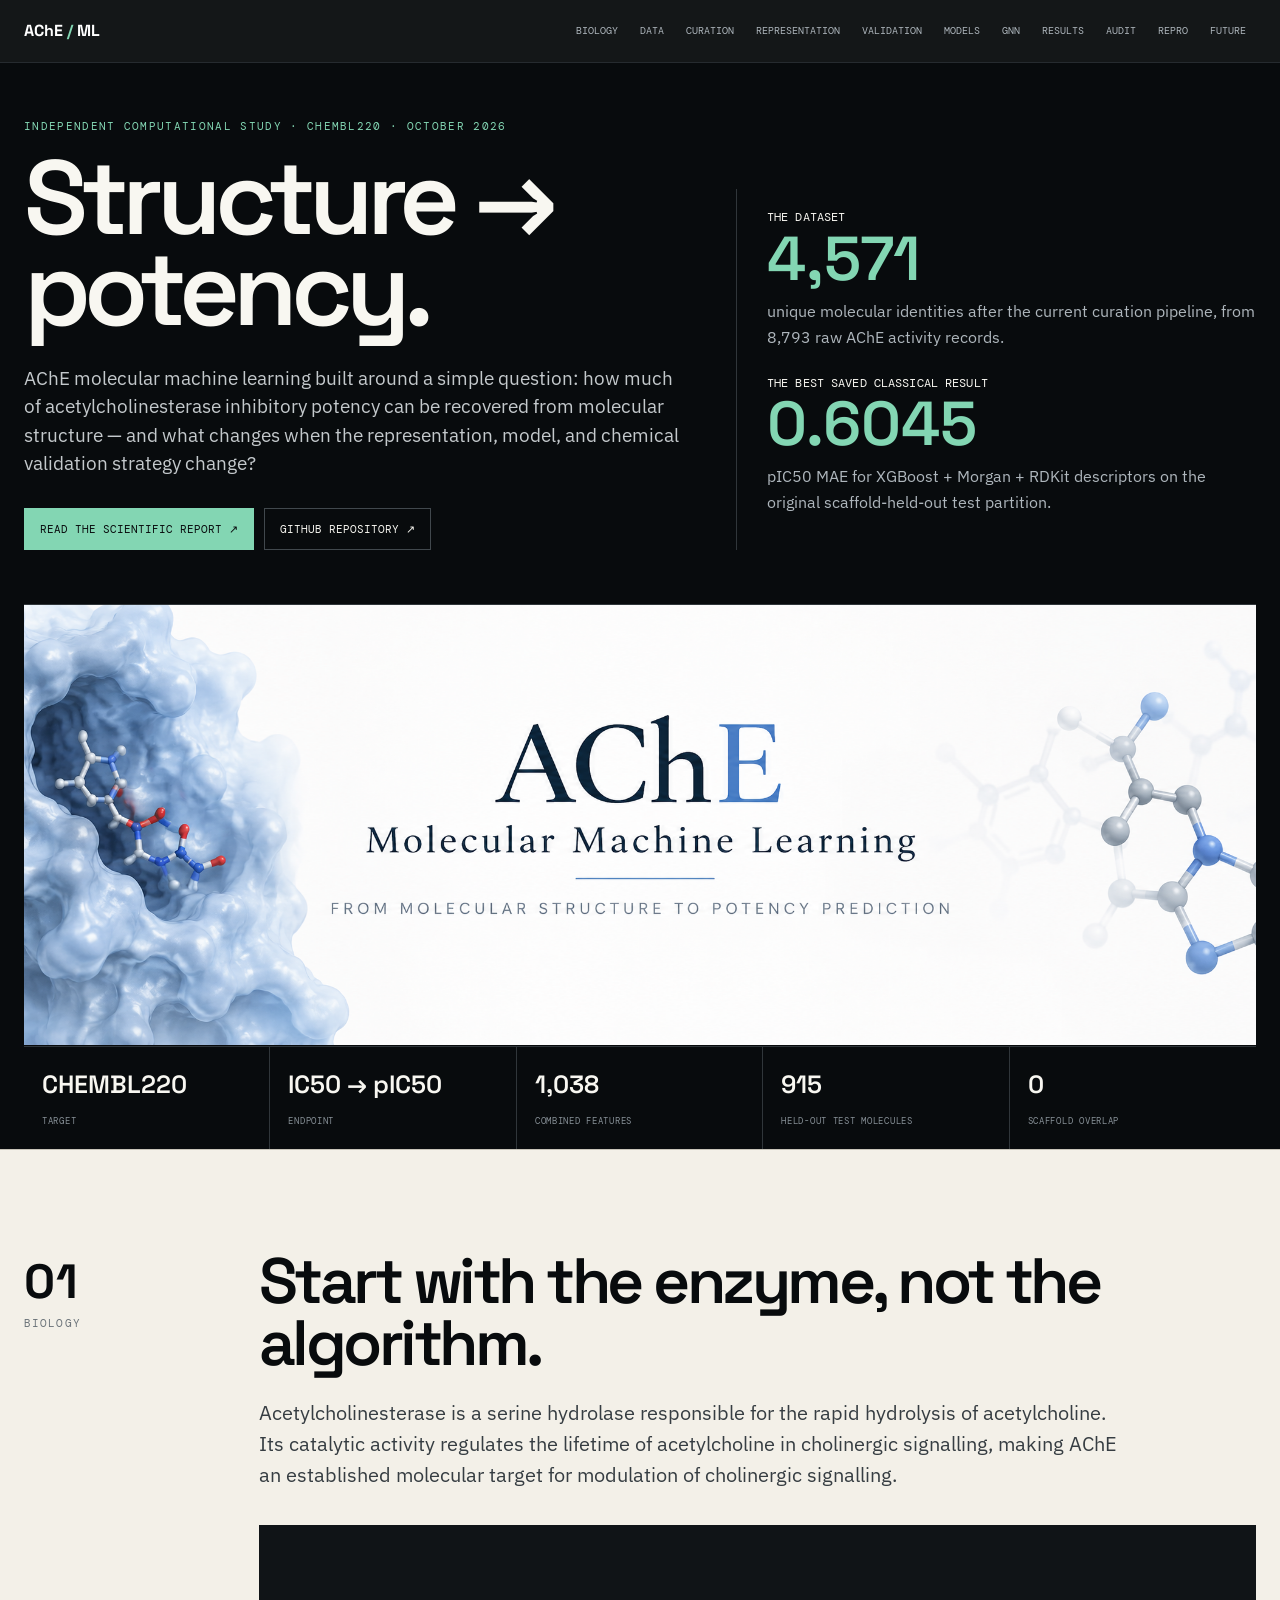
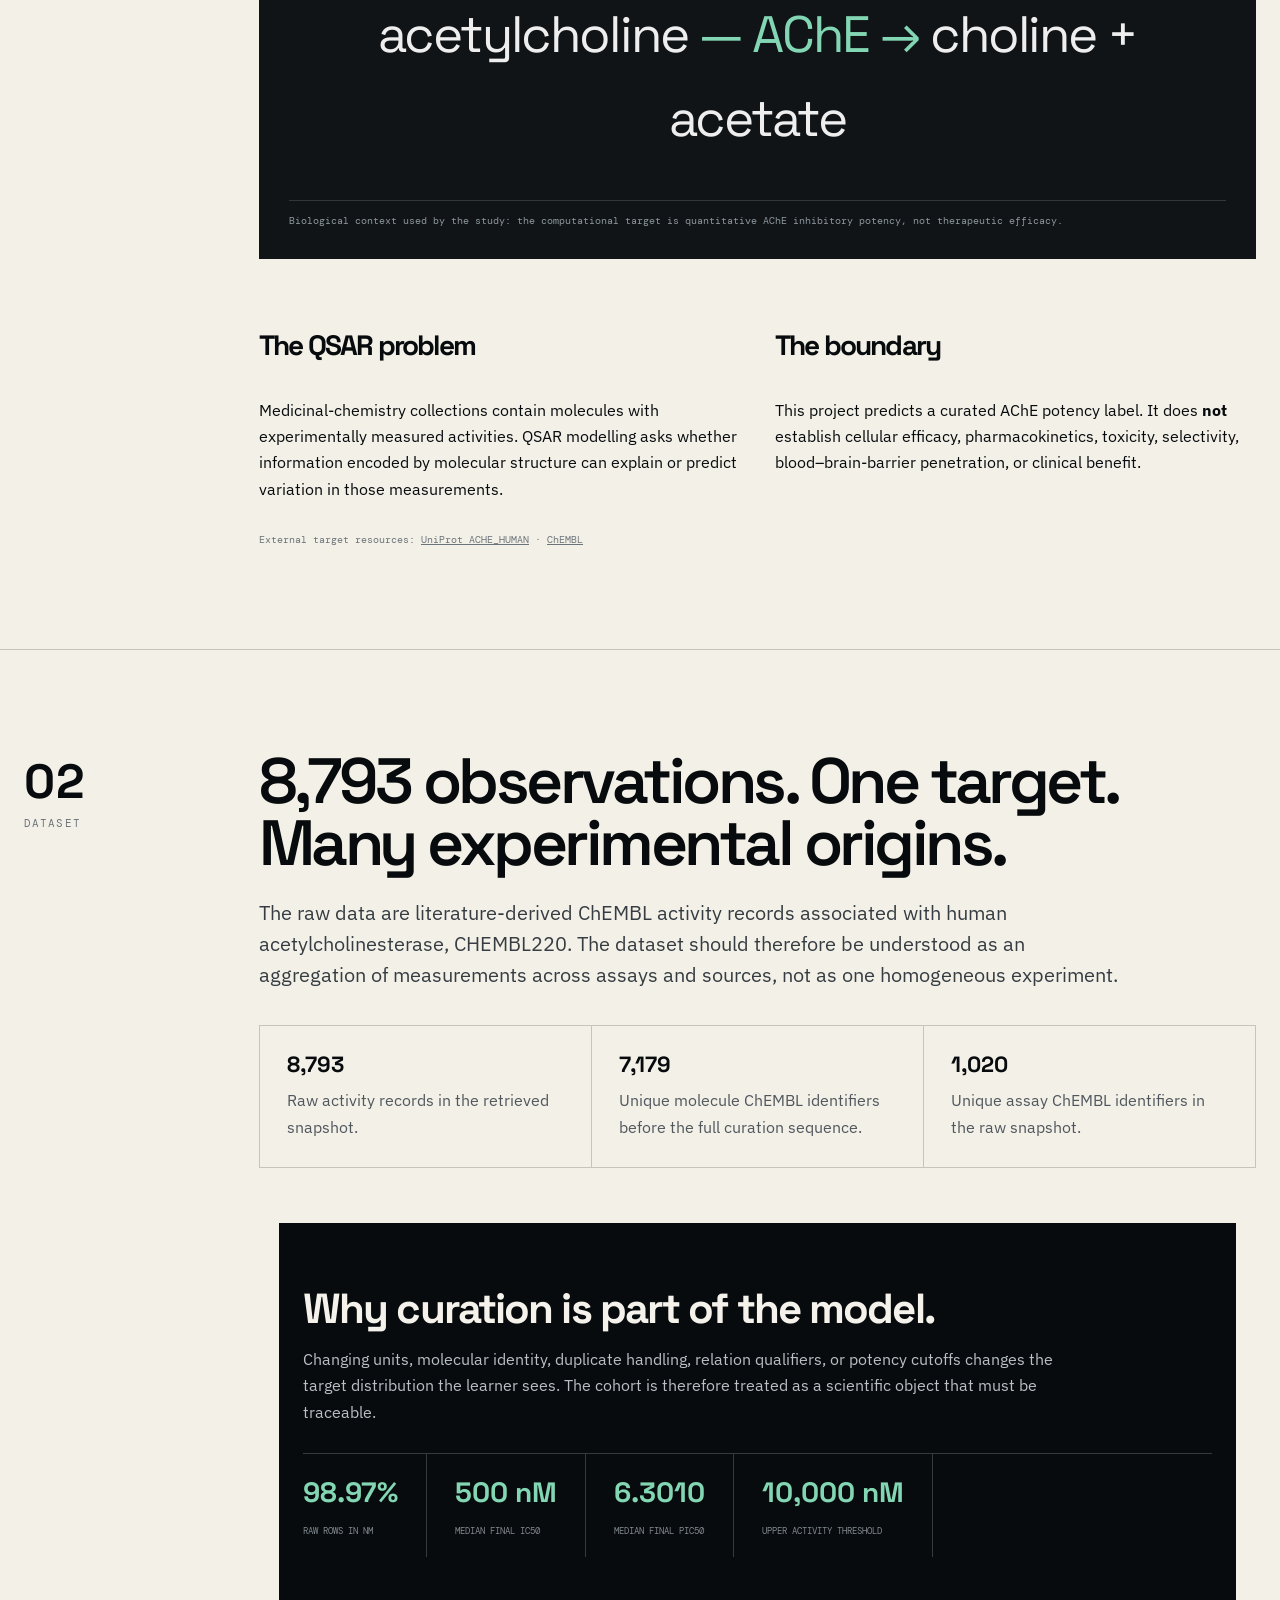
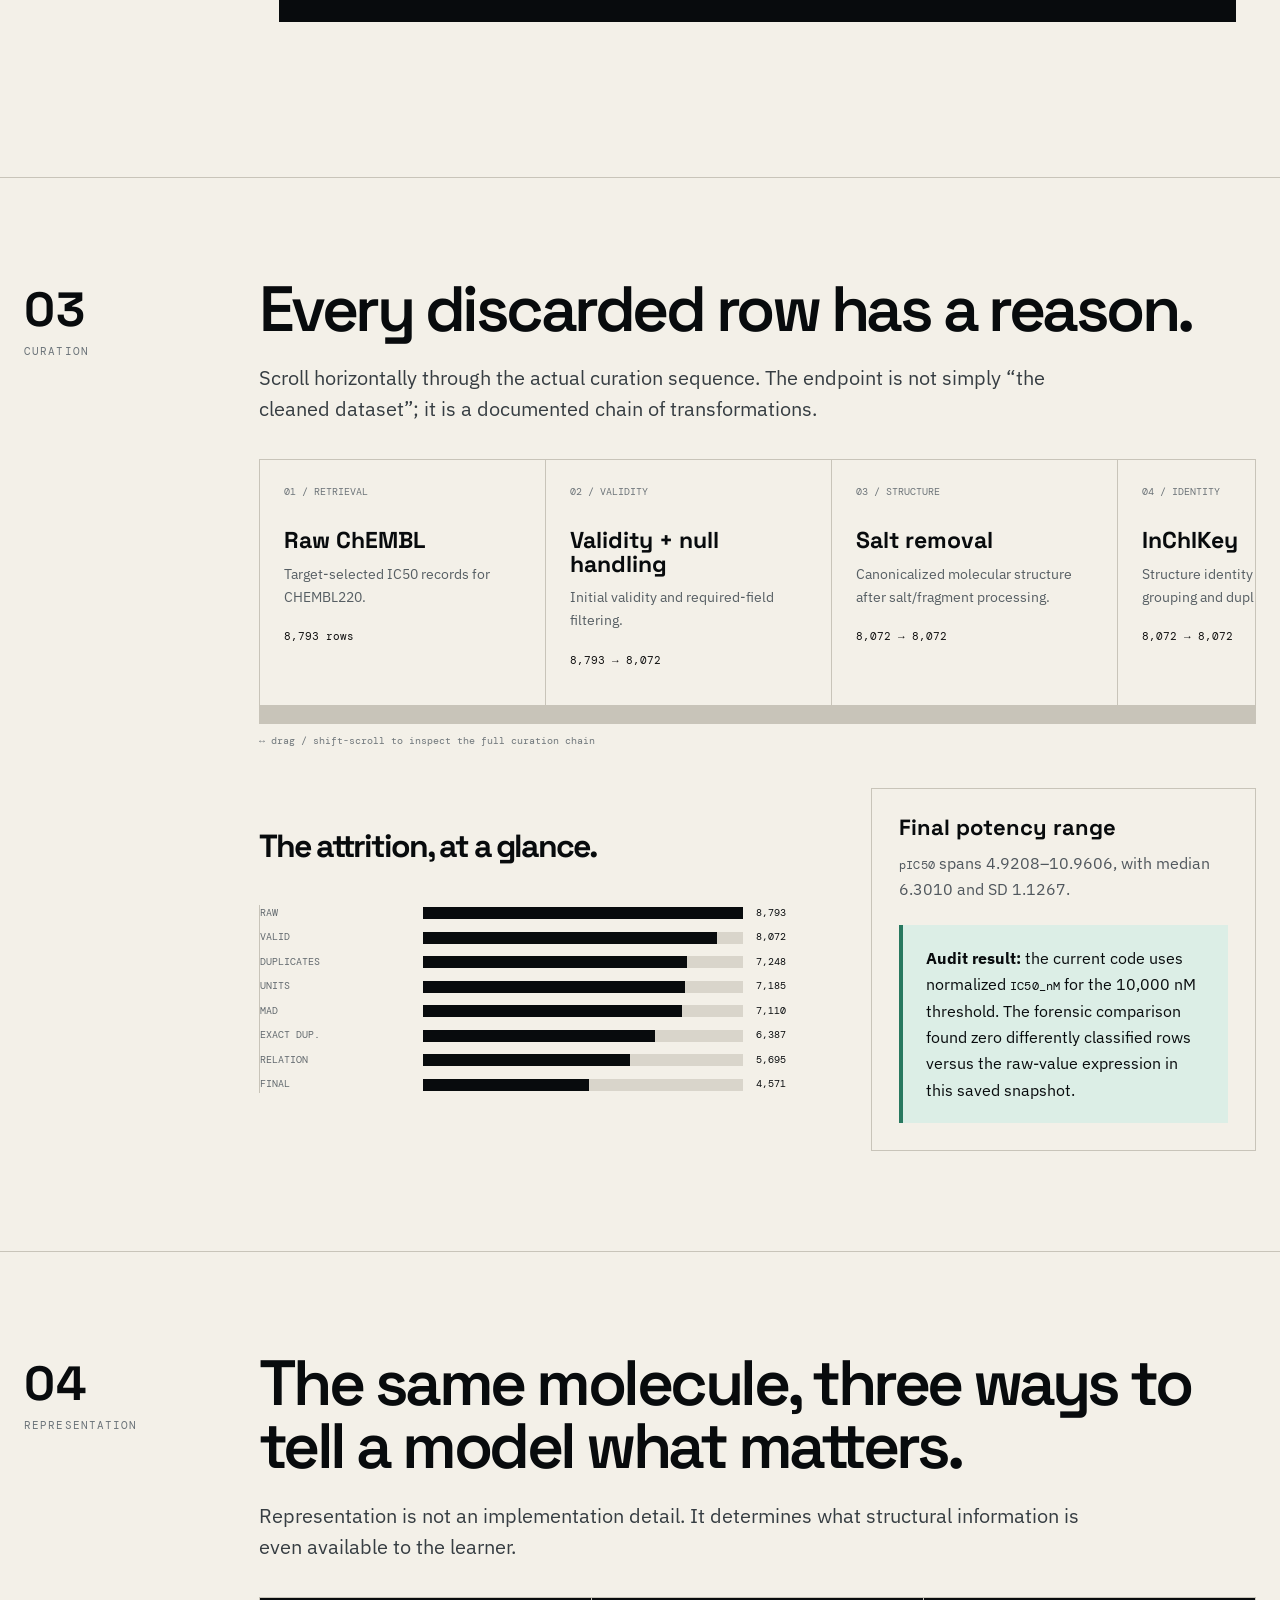
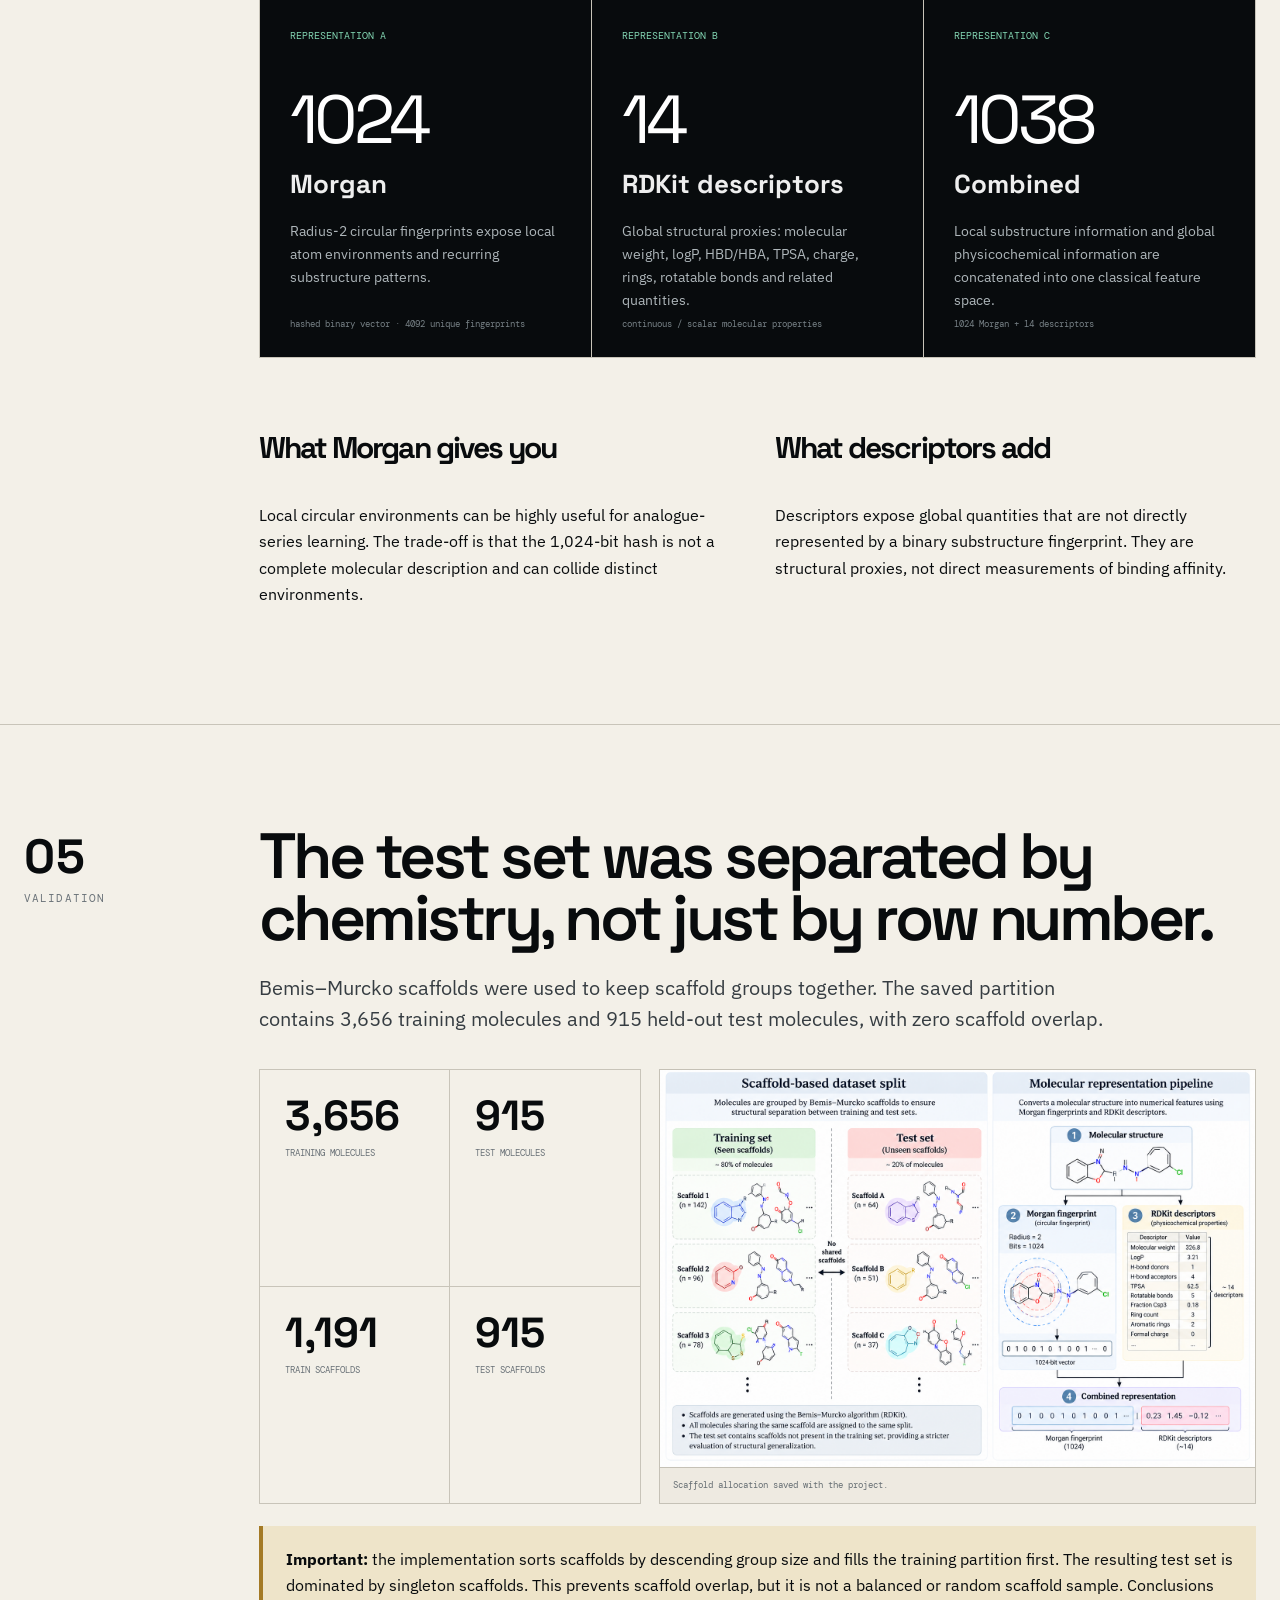
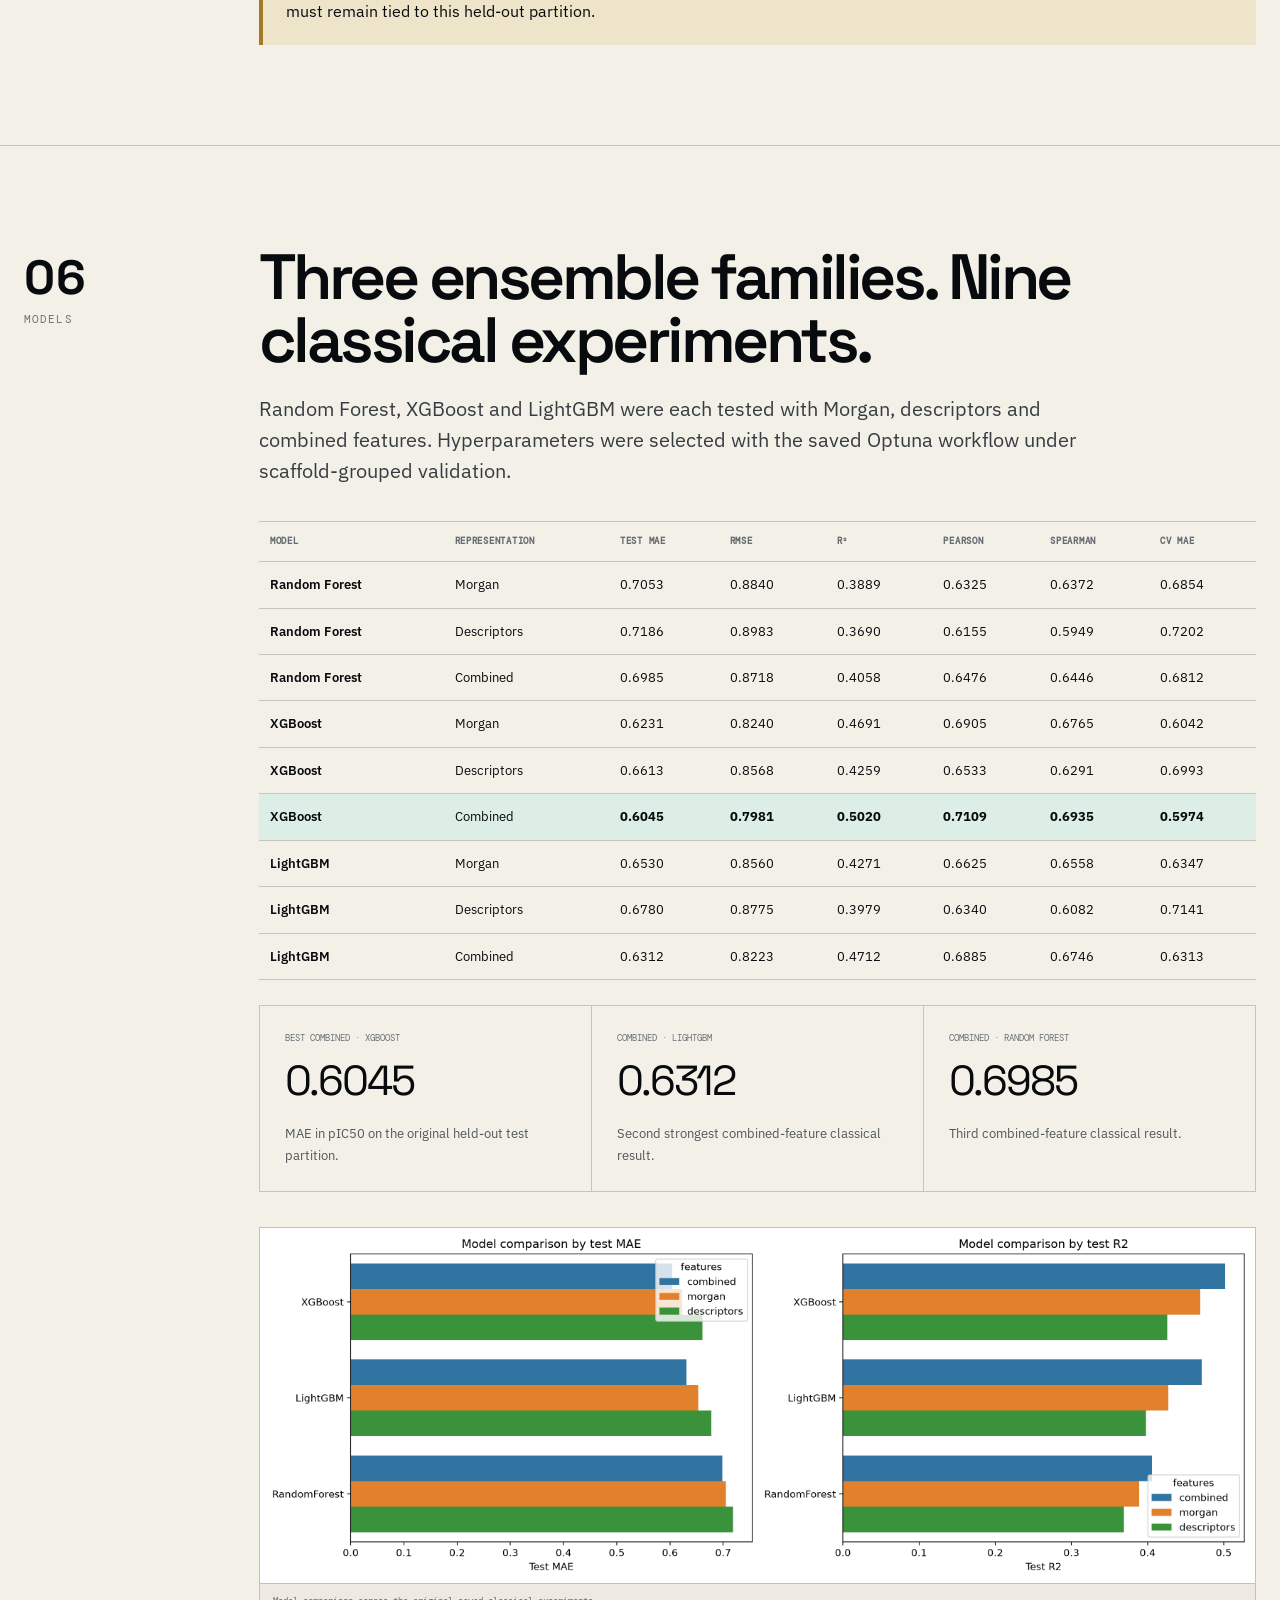
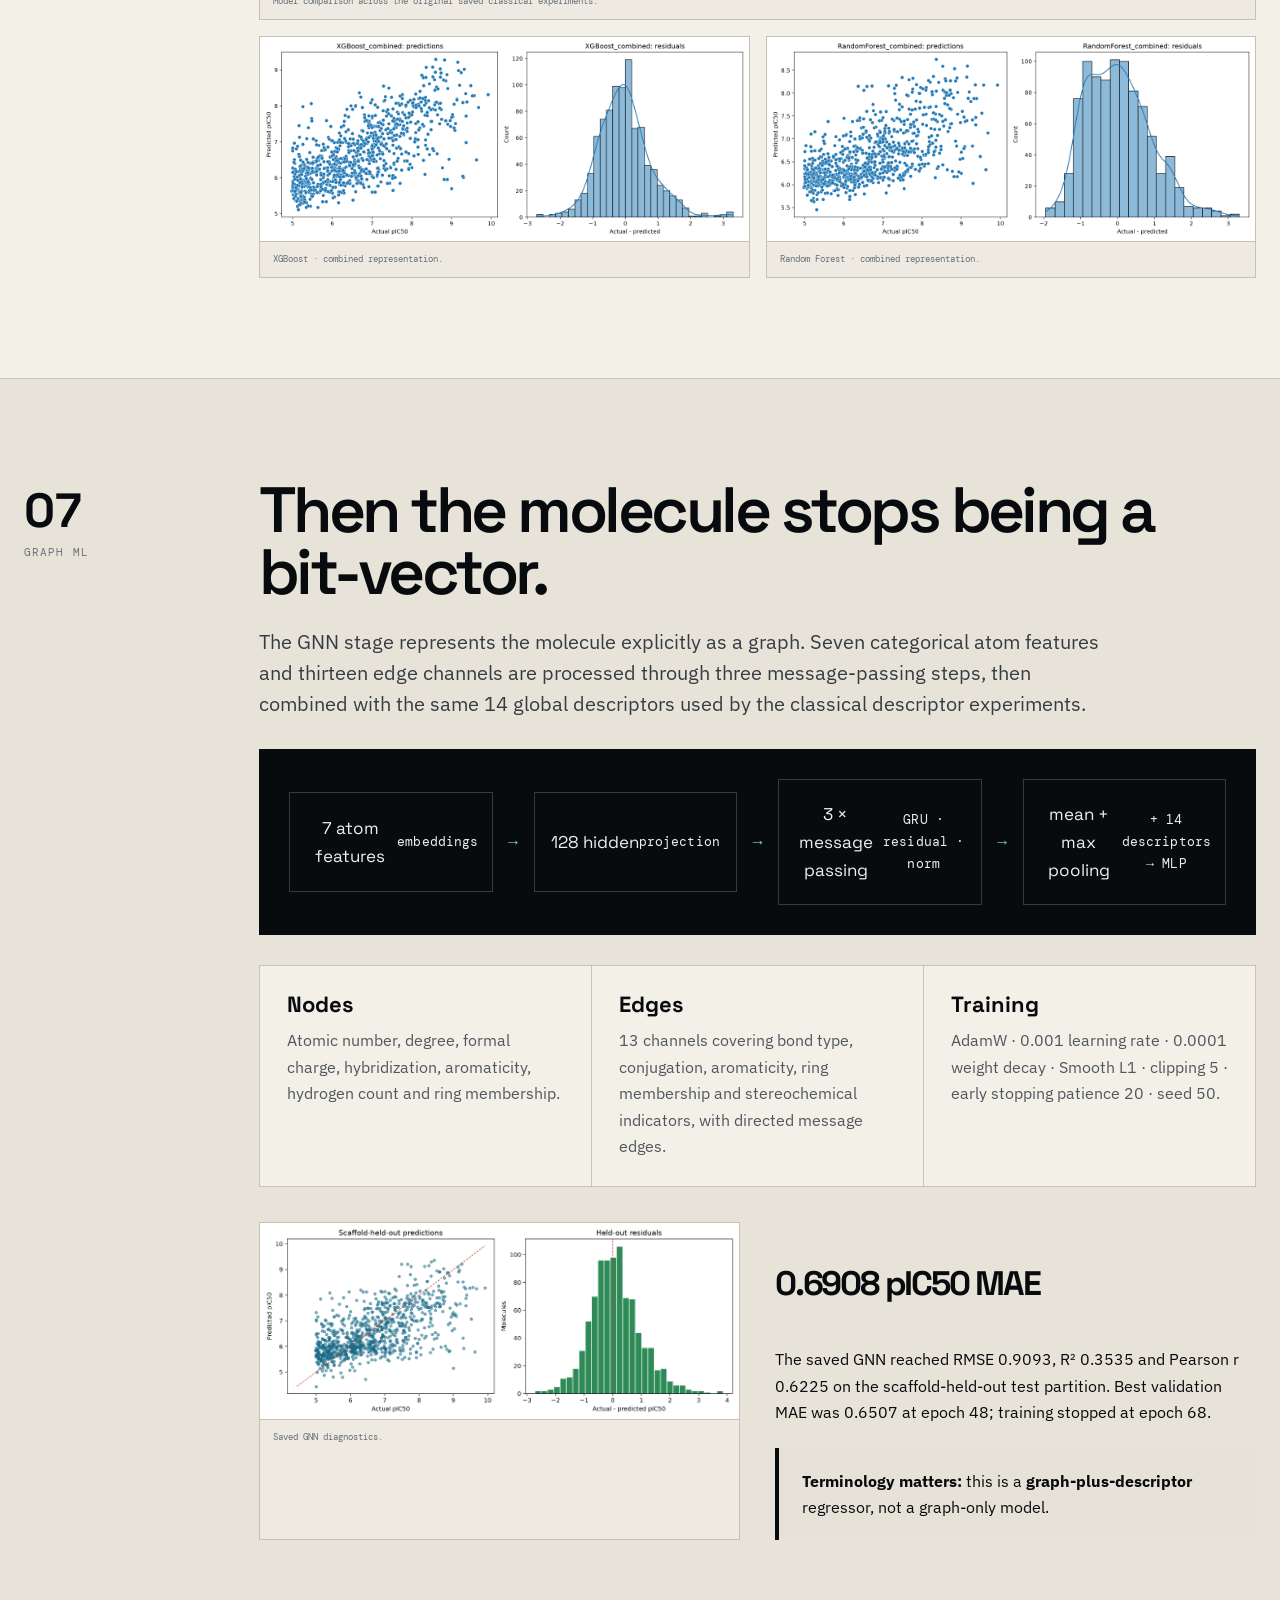
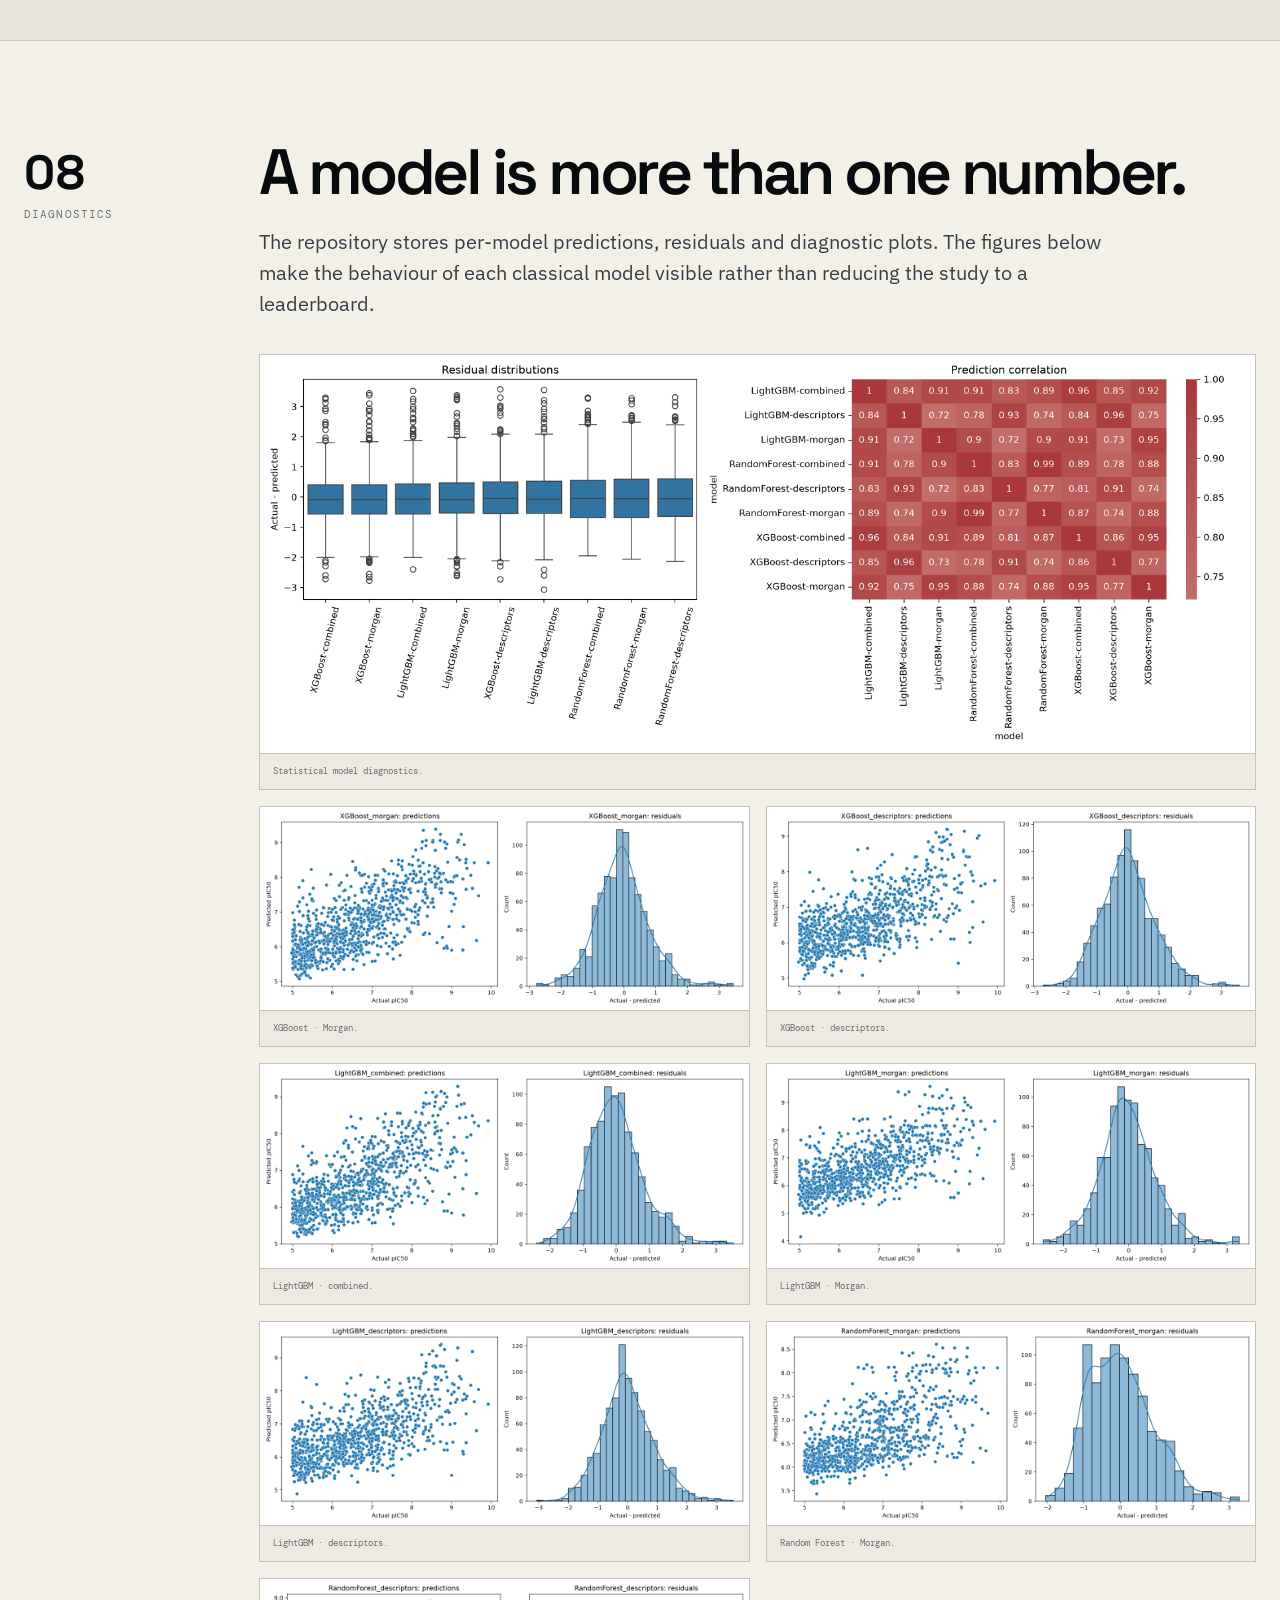
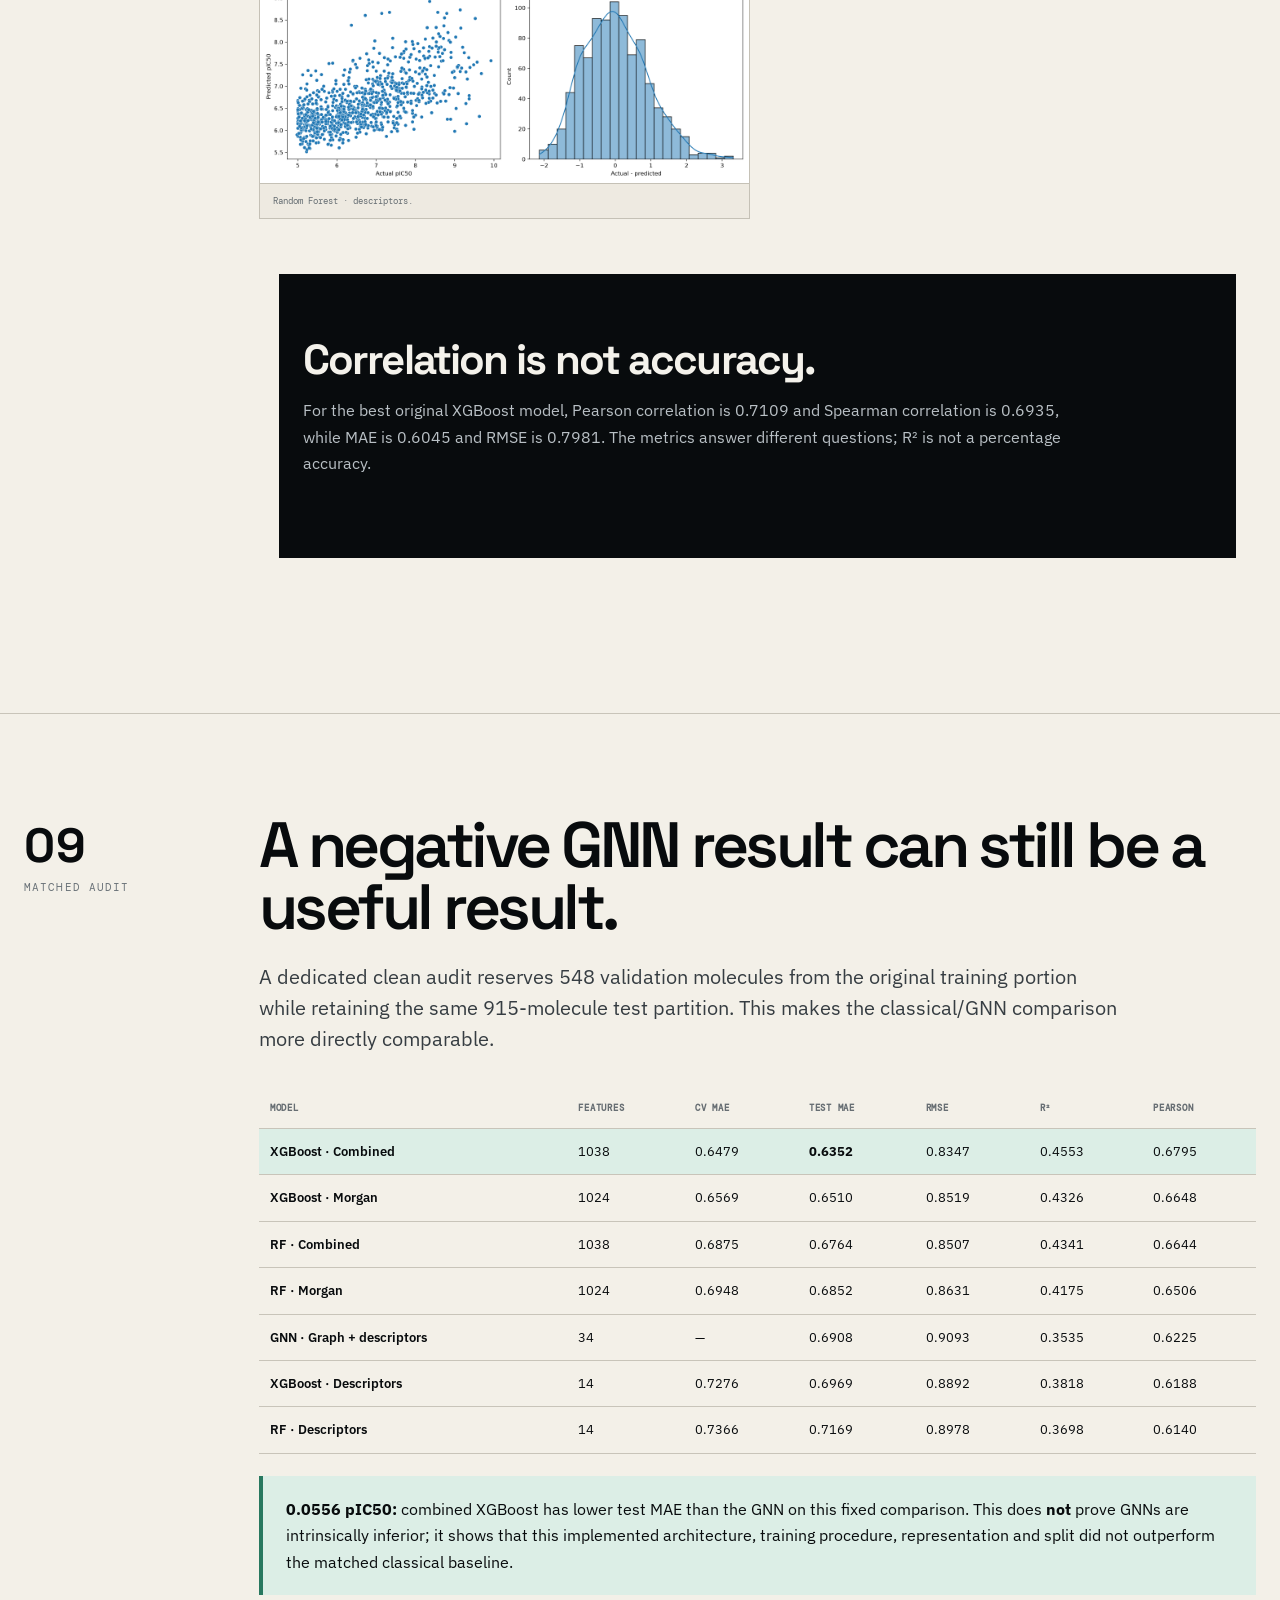
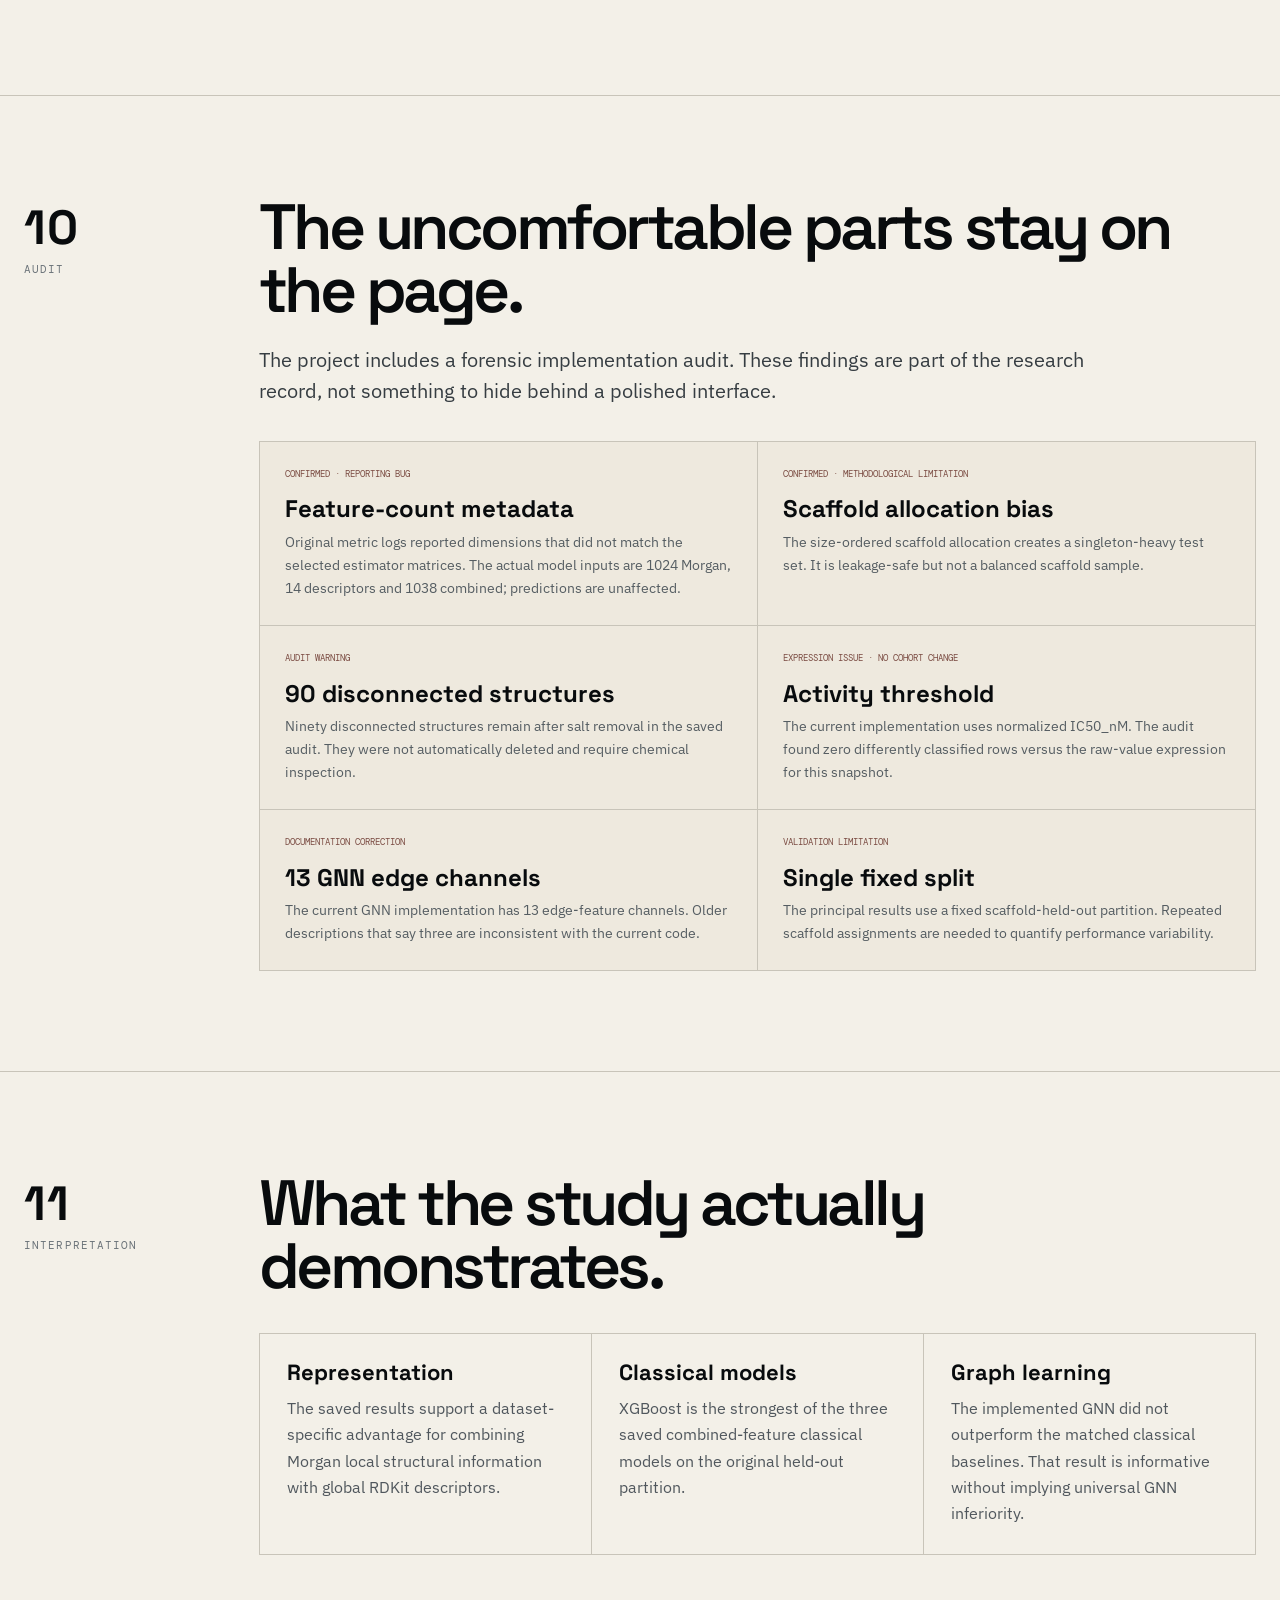
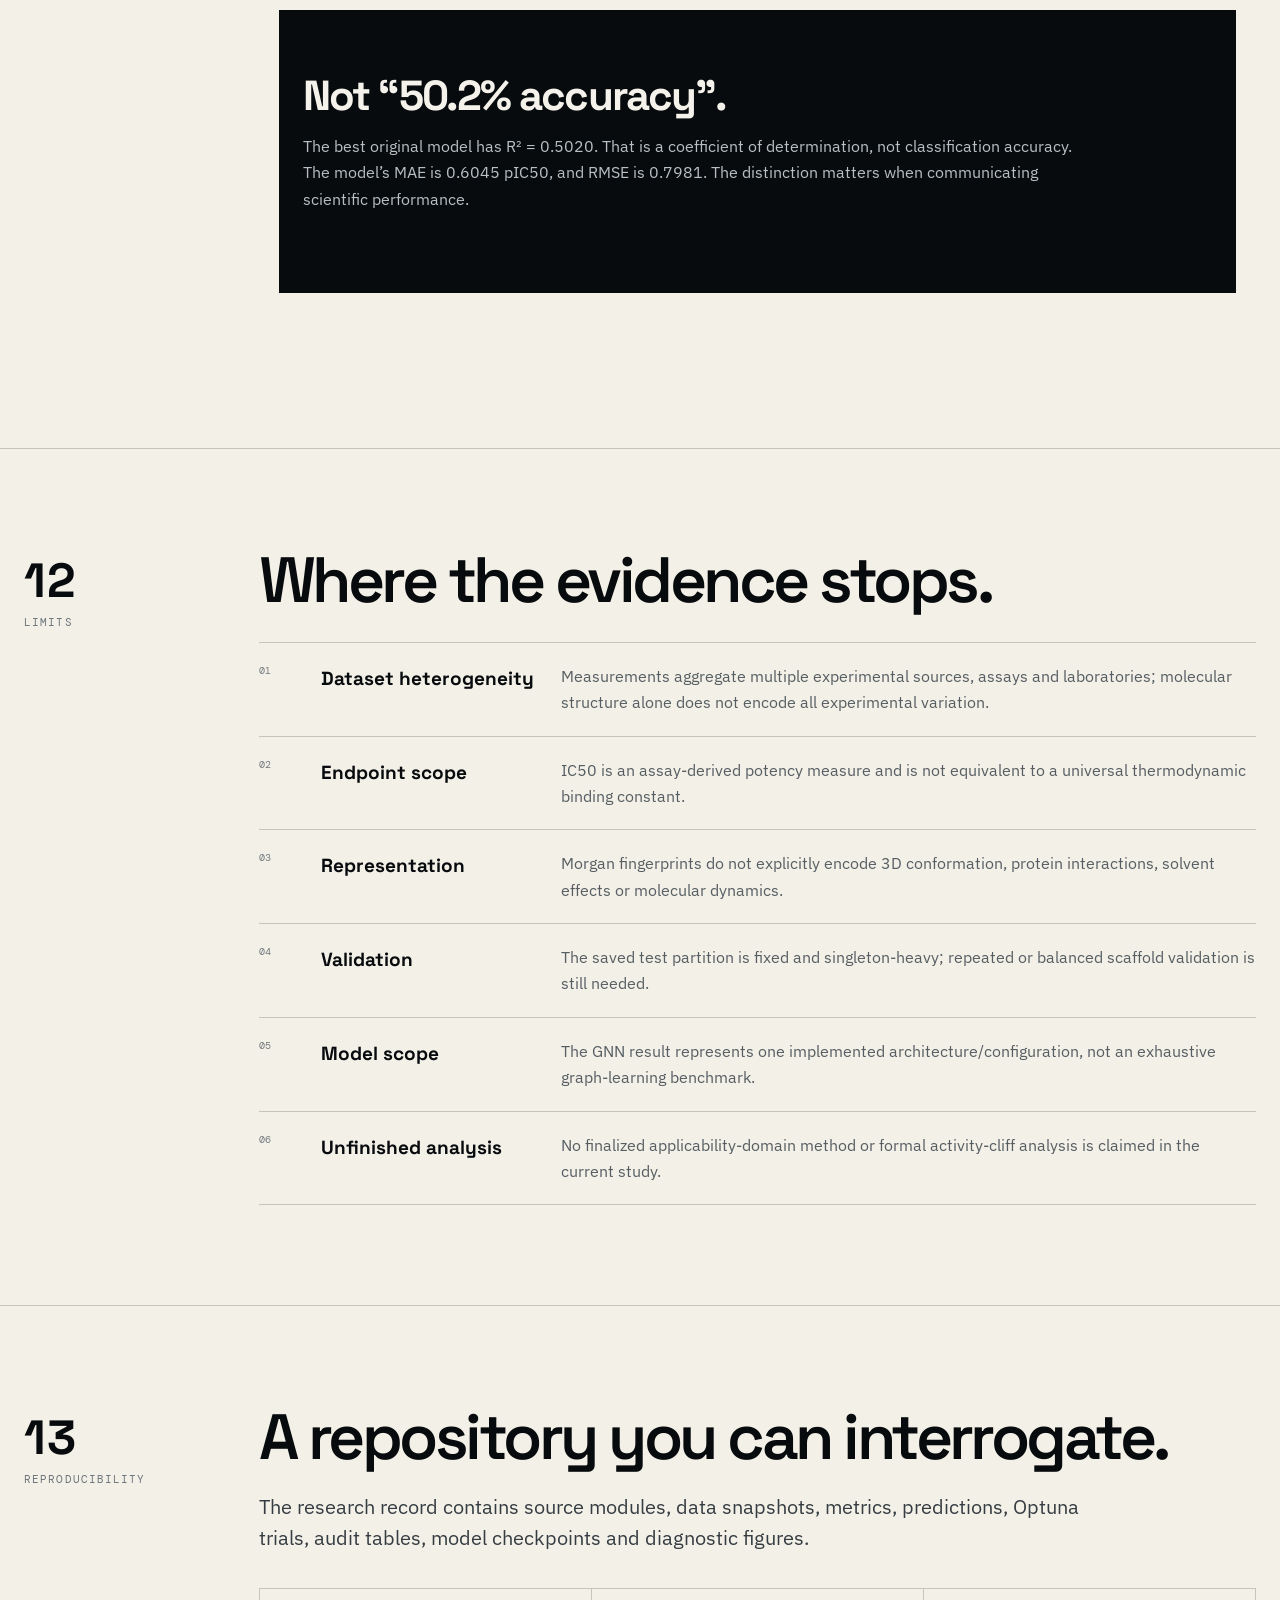
==== commit 674675f8: "New DOIs" ====
--- a/docs/index.html
+++ b/docs/index.html
@@ -217,7 +217,7 @@
     <p>pIC50 MAE for XGBoost + Morgan + RDKit descriptors on the original scaffold-held-out test partition.</p>
    </aside>
   </div>
-  <div class="hero-art"><img src="archbannertop.png" alt="AChE project architecture"></div>
+  <div class="hero-art"><img src="../assets/archbannertop.png" alt="AChE project architecture"></div>
   <div class="ticker">
    <div class="tick"><strong>CHEMBL220</strong><span>target</span></div>
    <div class="tick"><strong>IC50 → pIC50</strong><span>endpoint</span></div>
@@ -360,7 +360,7 @@
      <div class="stat"><strong>1,191</strong><span>train scaffolds</span></div>
      <div class="stat"><strong>915</strong><span>test scaffolds</span></div>
     </div>
-    <div class="figure"><img src="splits.png" alt="Scaffold train-test split"><div class="figcap">Scaffold allocation saved with the project.</div></div>
+    <div class="figure"><img src="../assets/splits.png" alt="Scaffold train-test split"><div class="figcap">Scaffold allocation saved with the project.</div></div>
    </div>
    <div class="callout warn"><b>Important:</b> the implementation sorts scaffolds by descending group size and fills the training partition first. The resulting test set is dominated by singleton scaffolds. This prevents scaffold overlap, but it is not a balanced or random scaffold sample. Conclusions must remain tied to this held-out partition.</div>
   </div>
@@ -551,6 +551,10 @@
     <div class="cell"><h3>Experimental identity</h3><p class="mono">CHEMBL220<br>IC50 → pIC50<br>Morgan r2 / 1024<br>14 descriptors<br>seed 50</p></div>
     <div class="cell"><h3>Matched audit</h3><p class="mono">3,108 train<br>548 validation<br>915 test<br>0 scaffold overlap</p></div>
    </div>
+   <div style="margin-top:30px;border-top:1px solid rgba(17,22,24,.16);padding-top:22px;display:flex;align-items:baseline;justify-content:space-between;gap:24px;flex-wrap:wrap">
+    <div><div class="rno">09 / ARCHIVE IDENTITY</div><h3 style="margin:7px 0 4px;font-family:var(--display);font-size:24px">Permanent research record</h3><p style="margin:0;max-width:720px">The released research snapshot is archived on Zenodo and can be cited independently of the GitHub interface.</p></div>
+    <a class="cta primary" href="https://doi.org/10.5281/zenodo.23191332" target="_blank" rel="noopener">DOI · 10.5281/zenodo.23191332 ↗</a>
+   </div>
    <div class="repo-grid" style="margin-top:30px">
     <a class="repo" href="https://github.com/TheHashiramaSenju/AcHe-QSAR-modelling/tree/senju/src" target="_blank"><div class="rno">01 / SOURCE</div><h3>Implementation ↗</h3><p>Data ingestion, curation, engineering, models, GNN and audit code.</p></a>
     <a class="repo" href="https://github.com/TheHashiramaSenju/AcHe-QSAR-modelling/tree/senju/docs/assets/figures" target="_blank"><div class="rno">02 / FIGURES</div><h3>Figure archive ↗</h3><p>All saved model diagnostic and comparison figures used here.</p></a>
@@ -601,7 +605,7 @@
 
 <footer>
  <div class="wrap footergrid">
-  <div><h3>AChE / ML</h3><p>Structure-aware molecular machine learning for acetylcholinesterase inhibitory potency prediction.</p><p>Darshan Venkataramanan · CHEMBL220 · October 2026</p></div>
+  <div><h3>AChE / ML</h3><p>Structure-aware molecular machine learning for acetylcholinesterase inhibitory potency prediction.</p><p>Darshan Venkataramanan · CHEMBL220 · October 2026</p><p><a href="https://doi.org/10.5281/zenodo.23191332" target="_blank" rel="noopener">Zenodo DOI ↗</a></p></div>
   <div><h3>Navigate</h3><p><a href="#biology">Biology</a><br><a href="#curation">Curation</a><br><a href="#representation">Representation</a><br><a href="#models">Models</a><br><a href="#audit">Audit</a></p></div>
   <div><h3>External</h3><p><a href="https://www.ebi.ac.uk/chembl/" target="_blank">ChEMBL ↗</a><br><a href="https://www.uniprot.org/uniprotkb/P22303/entry" target="_blank">UniProt ↗</a><br><a href="https://github.com/TheHashiramaSenju/AcHe-QSAR-modelling" target="_blank">GitHub ↗</a></p></div>
  </div>
